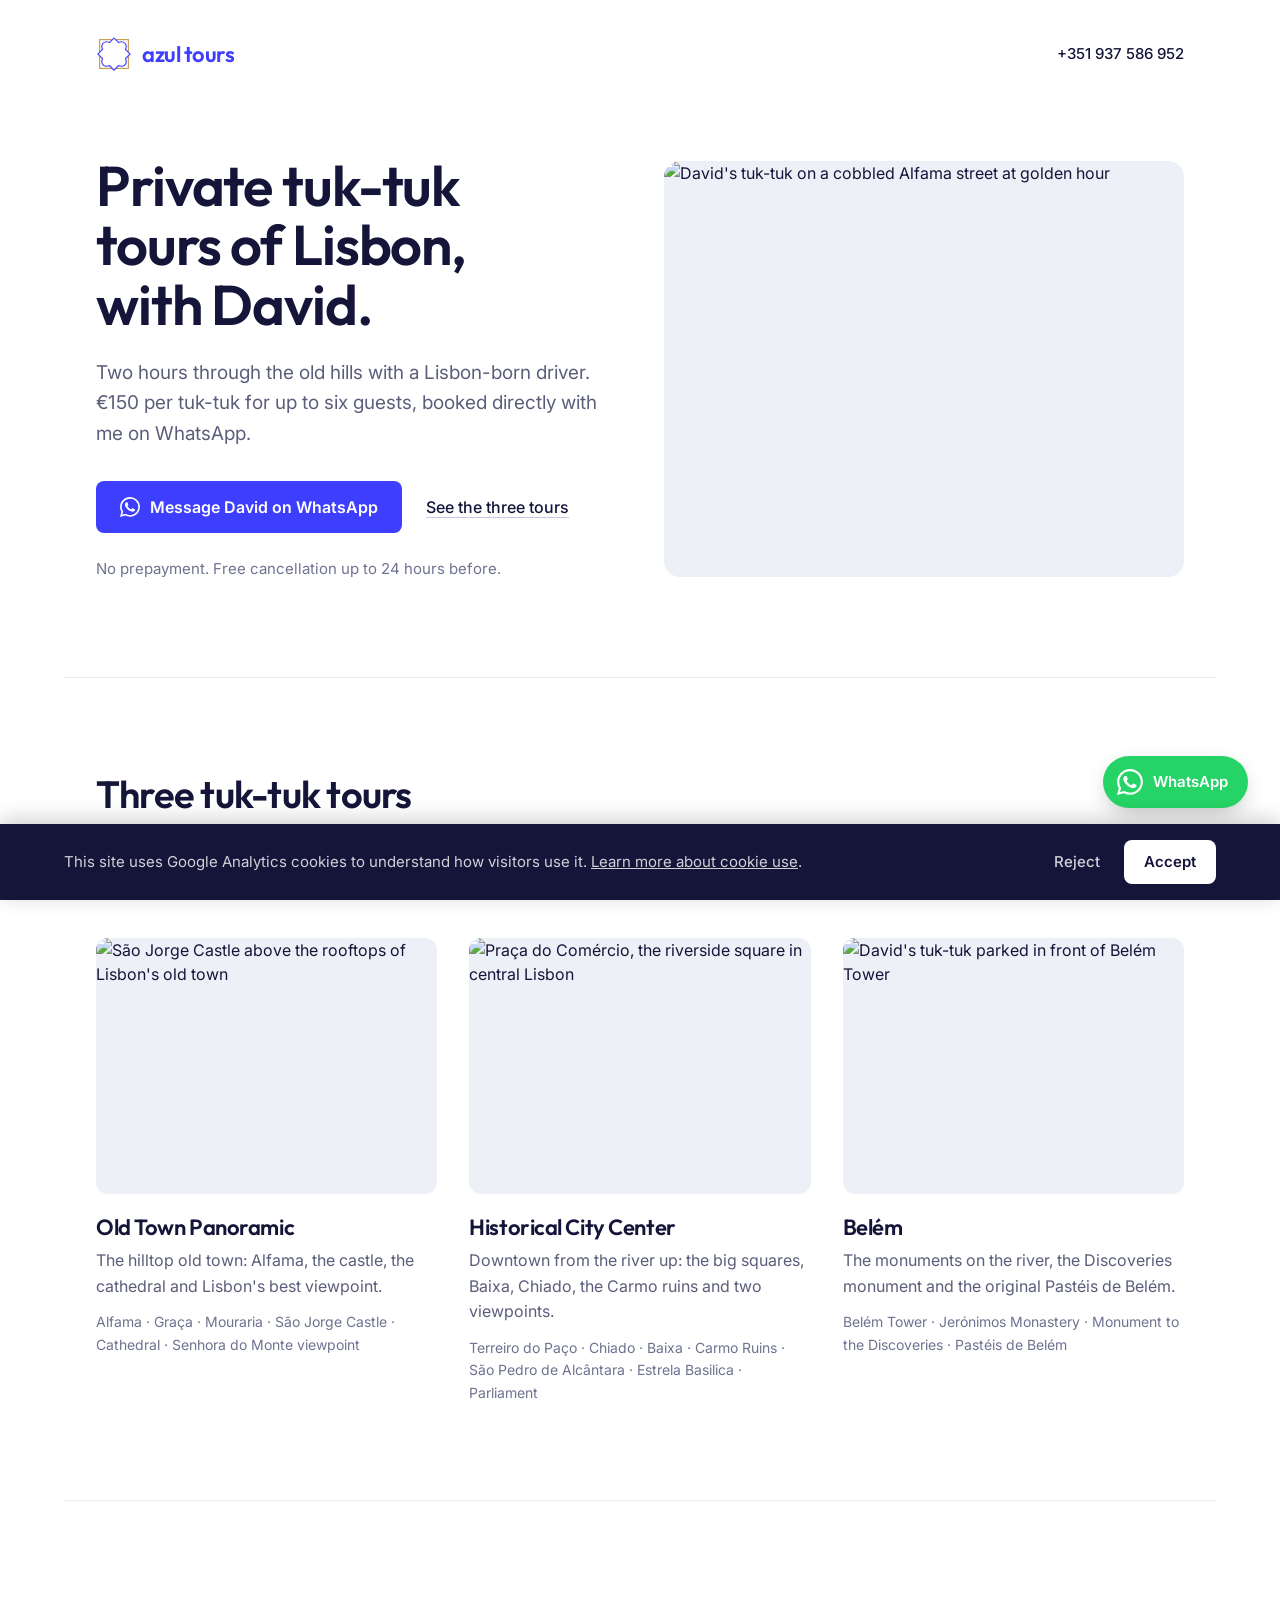
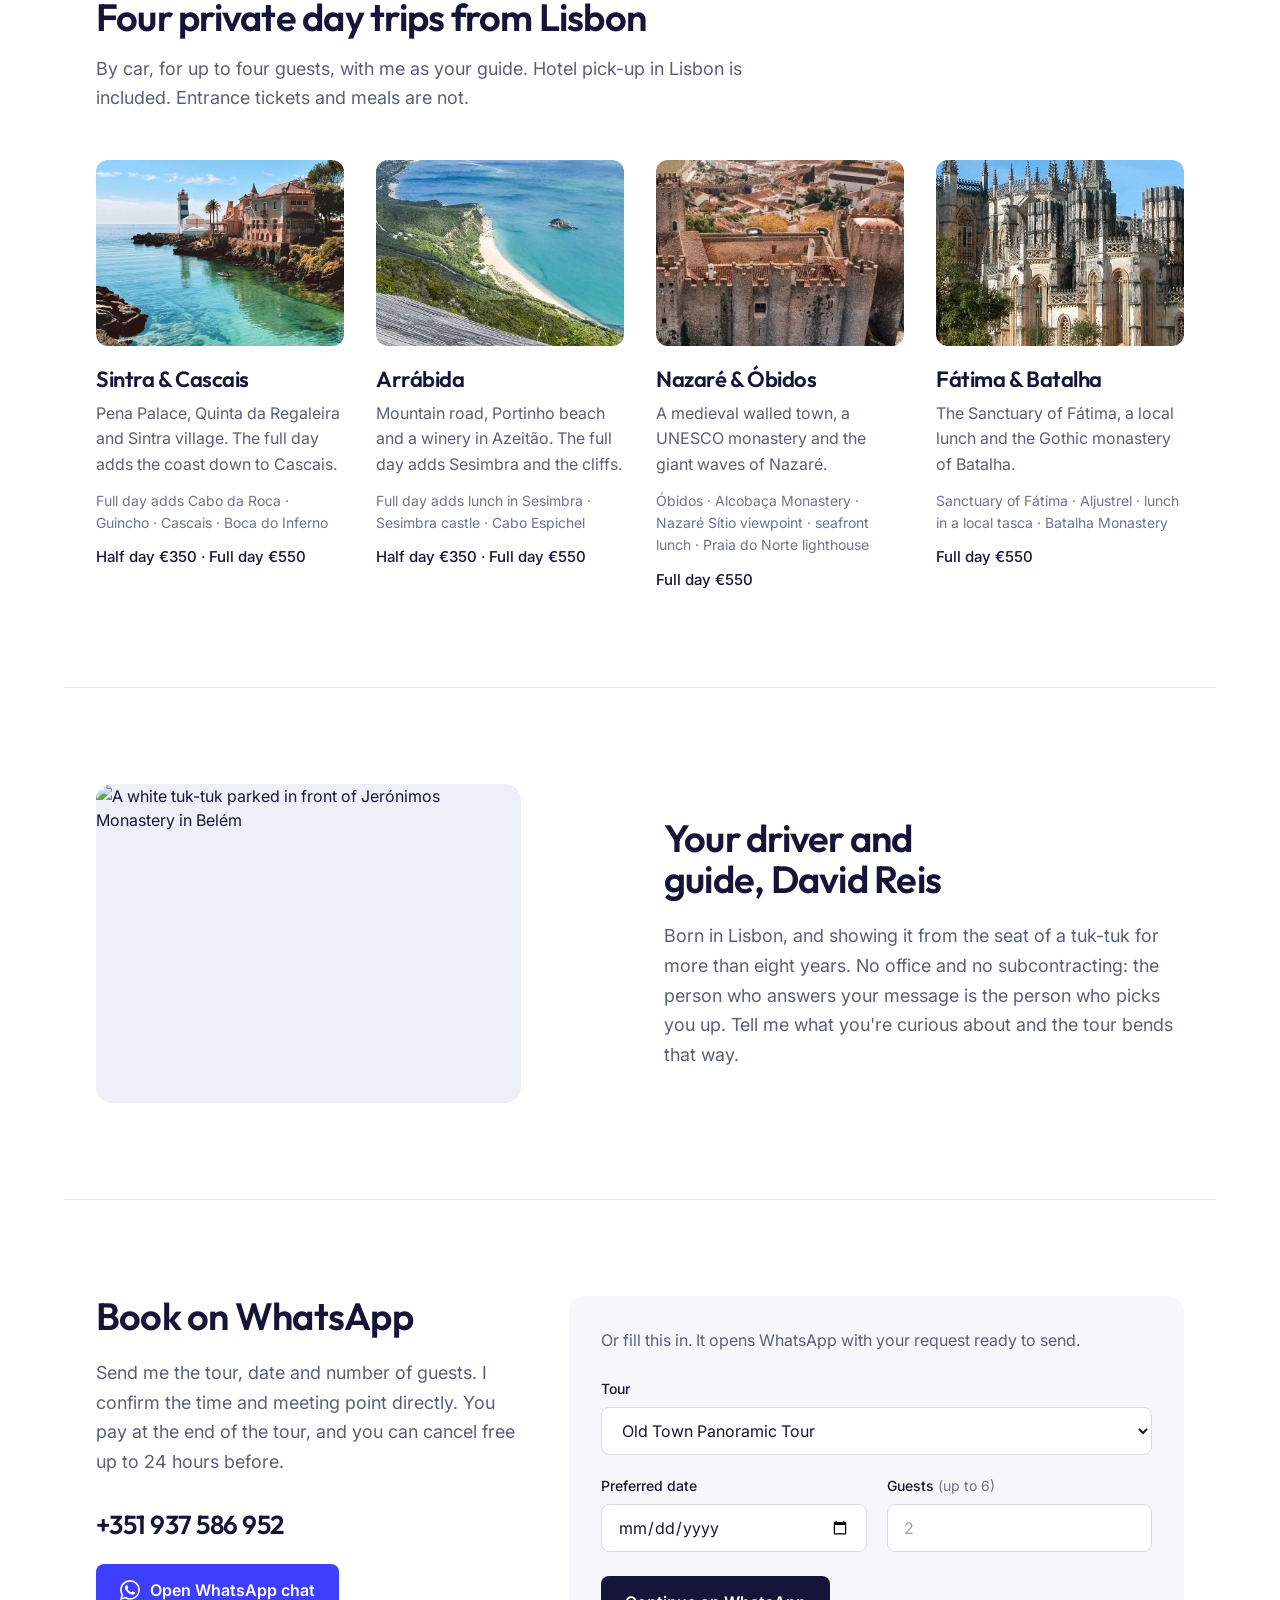
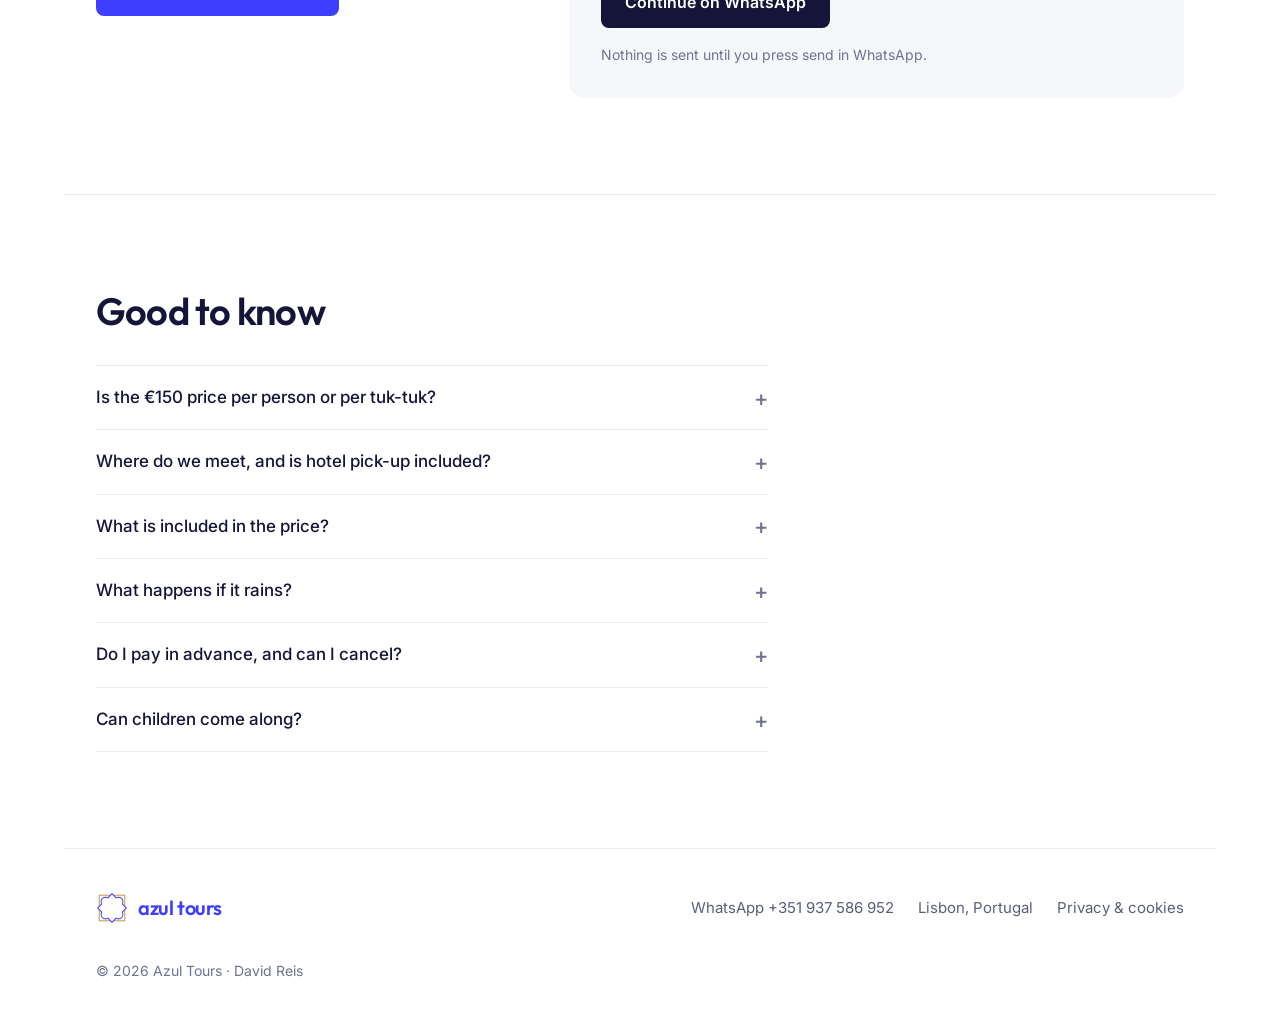
==== index.html @ 5c370f7c "Simplify landing page: half the elements, quieter typography and flat styling Drop the hero stat car" ====
<!DOCTYPE html>
<html lang="en" class="scroll-smooth">
<head>
<meta charset="UTF-8">
<meta name="viewport" content="width=device-width, initial-scale=1.0">
<!-- Google tag (gtag.js) -->
<script async src="https://www.googletagmanager.com/gtag/js?id=G-ZGJPT9N7WZ"></script>
<script>
  window.dataLayer = window.dataLayer || [];
  function gtag(){dataLayer.push(arguments);}
  // No analytics cookies are set until the visitor accepts the cookie banner.
  gtag('consent', 'default', { 'analytics_storage': 'denied' });
  gtag('js', new Date());
  gtag('config', 'G-ZGJPT9N7WZ');
</script>
<title>Azul Tours | Private Tuk-Tuk Tours &amp; Day Trips from Lisbon</title>
<meta name="description" content="Private 2-hour tuk-tuk tours of Lisbon with David Reis, €150 per tuk-tuk for up to 6, plus day trips to Sintra, Arrábida, Nazaré and Fátima. Book on WhatsApp.">
<meta name="robots" content="index, follow">
<link rel="canonical" href="https://davidtours.pt/">
<meta name="theme-color" content="#3E3EFF">
<link rel="icon" href="images/favicon.svg" type="image/svg+xml">
<link rel="icon" href="images/favicon-32.png" type="image/png" sizes="32x32">
<link rel="apple-touch-icon" href="images/apple-touch-icon.png">
<link rel="preload" as="image" href="images/hero-tuktuk-alfama.webp" type="image/webp" fetchpriority="high">

<!-- Open Graph -->
<meta property="og:type" content="website">
<meta property="og:site_name" content="Azul Tours">
<meta property="og:title" content="Azul Tours | Private Tuk-Tuk Tours &amp; Day Trips from Lisbon">
<meta property="og:description" content="Ride Lisbon's hills in a private tuk-tuk with David Reis, born in the city and guiding for 8+ years. Three 2-hour routes at €150 per tuk-tuk, plus private day trips to Sintra, Arrábida, Nazaré and Fátima. Book directly on WhatsApp.">
<meta property="og:url" content="https://davidtours.pt/">
<meta property="og:image" content="https://davidtours.pt/images/belem-tower-tuktuk.jpg">
<meta property="og:image:width" content="1536">
<meta property="og:image:height" content="864">
<meta property="og:image:alt" content="An Azul Tours tuk-tuk parked in front of Belém Tower in Lisbon">
<meta property="og:locale" content="en_US">

<!-- Twitter -->
<meta name="twitter:card" content="summary_large_image">
<meta name="twitter:title" content="Azul Tours | Private Tuk-Tuk Tours &amp; Day Trips from Lisbon">
<meta name="twitter:description" content="Private tuk-tuk tours of Lisbon with a Lisbon-born driver-guide: 2 hours, €150 per tuk-tuk, up to 6 guests. Private day trips from €350 per group. Book on WhatsApp.">
<meta name="twitter:image" content="https://davidtours.pt/images/belem-tower-tuktuk.jpg">
<meta name="twitter:image:alt" content="An Azul Tours tuk-tuk parked in front of Belém Tower in Lisbon">

<script type="application/ld+json">
{
  "@context": "https://schema.org",
  "@type": "TravelAgency",
  "name": "Azul Tours",
  "description": "Private tuk-tuk tours of Lisbon and private day trips from Lisbon, driven and guided by David Reis.",
  "url": "https://davidtours.pt/",
  "telephone": "+351937586952",
  "founder": {"@type": "Person", "name": "David Reis"},
  "priceRange": "€€",
  "areaServed": [
    {"@type": "City", "name": "Lisbon"},
    {"@type": "AdministrativeArea", "name": "Lisbon Region"}
  ],
  "makesOffer": [
    {
      "@type": "Offer",
      "price": "150",
      "priceCurrency": "EUR",
      "description": "Flat price per tuk-tuk, up to 6 guests.",
      "itemOffered": {
        "@type": "TouristTrip",
        "name": "Old Town Panoramic Tour",
        "description": "Private 2-hour tuk-tuk tour through Alfama, Graça and Mouraria to the São Jorge Castle area, Lisbon Cathedral and the Senhora do Monte viewpoint.",
        "touristType": "Sightseeing",
        "itinerary": {
          "@type": "ItemList",
          "itemListElement": [
            {"@type": "ListItem", "position": 1, "name": "Alfama"},
            {"@type": "ListItem", "position": 2, "name": "Graça"},
            {"@type": "ListItem", "position": 3, "name": "Mouraria"},
            {"@type": "ListItem", "position": 4, "name": "São Jorge Castle area"},
            {"@type": "ListItem", "position": 5, "name": "Lisbon Cathedral"},
            {"@type": "ListItem", "position": 6, "name": "Senhora do Monte viewpoint"}
          ]
        }
      }
    },
    {
      "@type": "Offer",
      "price": "150",
      "priceCurrency": "EUR",
      "description": "Flat price per tuk-tuk, up to 6 guests.",
      "itemOffered": {
        "@type": "TouristTrip",
        "name": "Historical City Center Tour",
        "description": "Private 2-hour tuk-tuk tour through Terreiro do Paço, Chiado, Baixa and the Carmo Ruins, with stops at São Pedro de Alcântara Viewpoint, Estrela Basilica and the Parliament.",
        "touristType": "Sightseeing",
        "itinerary": {
          "@type": "ItemList",
          "itemListElement": [
            {"@type": "ListItem", "position": 1, "name": "Terreiro do Paço"},
            {"@type": "ListItem", "position": 2, "name": "Chiado"},
            {"@type": "ListItem", "position": 3, "name": "Baixa"},
            {"@type": "ListItem", "position": 4, "name": "Carmo Ruins"},
            {"@type": "ListItem", "position": 5, "name": "São Pedro de Alcântara Viewpoint"},
            {"@type": "ListItem", "position": 6, "name": "Estrela Basilica"},
            {"@type": "ListItem", "position": 7, "name": "Parliament"}
          ]
        }
      }
    },
    {
      "@type": "Offer",
      "price": "150",
      "priceCurrency": "EUR",
      "description": "Flat price per tuk-tuk, up to 6 guests.",
      "itemOffered": {
        "@type": "TouristTrip",
        "name": "Belém Tour",
        "description": "Private 2-hour tuk-tuk tour to Belém Tower, Jerónimos Monastery and the Monument to the Discoveries, with a stop at Pastéis de Belém.",
        "touristType": "Sightseeing",
        "itinerary": {
          "@type": "ItemList",
          "itemListElement": [
            {"@type": "ListItem", "position": 1, "name": "Belém Tower"},
            {"@type": "ListItem", "position": 2, "name": "Jerónimos Monastery"},
            {"@type": "ListItem", "position": 3, "name": "Monument to the Discoveries"},
            {"@type": "ListItem", "position": 4, "name": "Pastéis de Belém"}
          ]
        }
      }
    },
    {
      "@type": "Offer",
      "price": "550",
      "priceCurrency": "EUR",
      "description": "Full day (9h). Price per group, up to 4 guests. Hotel pick-up and drop-off in Lisbon included; entrance tickets and meals not included.",
      "itemOffered": {
        "@type": "TouristTrip",
        "name": "Nazaré & Óbidos Day Trip",
        "description": "Private full-day trip from Lisbon: Óbidos walls and ginja in a chocolate cup, Alcobaça Monastery (UNESCO), Nazaré's Sítio viewpoint and funicular, the lighthouse above Praia do Norte, fresh-fish lunch on the seafront.",
        "touristType": "Sightseeing",
        "itinerary": {
          "@type": "ItemList",
          "itemListElement": [
            {"@type": "ListItem", "position": 1, "name": "Óbidos"},
            {"@type": "ListItem", "position": 2, "name": "Alcobaça Monastery"},
            {"@type": "ListItem", "position": 3, "name": "Nazaré Sítio viewpoint & funicular"},
            {"@type": "ListItem", "position": 4, "name": "Praia do Norte lighthouse"}
          ]
        }
      }
    },
    {
      "@type": "Offer",
      "price": "550",
      "priceCurrency": "EUR",
      "description": "Full day (8h). Price per group, up to 4 guests. Hotel pick-up and drop-off in Lisbon included; entrance tickets and meals not included.",
      "itemOffered": {
        "@type": "TouristTrip",
        "name": "Fátima & Batalha Day Trip",
        "description": "Private full-day trip from Lisbon: the Sanctuary of Fátima and Chapel of the Apparitions, Aljustrel, lunch in a local tasca, and Batalha's Gothic monastery (UNESCO).",
        "touristType": "Sightseeing",
        "itinerary": {
          "@type": "ItemList",
          "itemListElement": [
            {"@type": "ListItem", "position": 1, "name": "Sanctuary of Fátima"},
            {"@type": "ListItem", "position": 2, "name": "Aljustrel"},
            {"@type": "ListItem", "position": 3, "name": "Batalha Monastery"}
          ]
        }
      }
    },
    {
      "@type": "Offer",
      "price": "350",
      "priceCurrency": "EUR",
      "description": "Half day (4h) €350 or full day (8h) €550. Price per group, up to 4 guests. Hotel pick-up and drop-off in Lisbon included; entrance tickets and meals not included.",
      "priceSpecification": [
        {"@type": "UnitPriceSpecification", "name": "Half day (4h)", "price": "350", "priceCurrency": "EUR"},
        {"@type": "UnitPriceSpecification", "name": "Full day (8h)", "price": "550", "priceCurrency": "EUR"}
      ],
      "itemOffered": {
        "@type": "TouristTrip",
        "name": "Sintra & Cascais Day Trip",
        "description": "Private half- or full-day trip from Lisbon: Pena Palace and Park, Quinta da Regaleira, Sintra village. The full day adds lunch by the sea, Cabo da Roca, Guincho beach, Cascais and Boca do Inferno.",
        "touristType": "Sightseeing",
        "itinerary": {
          "@type": "ItemList",
          "itemListElement": [
            {"@type": "ListItem", "position": 1, "name": "Pena Palace & Park"},
            {"@type": "ListItem", "position": 2, "name": "Quinta da Regaleira"},
            {"@type": "ListItem", "position": 3, "name": "Sintra village"},
            {"@type": "ListItem", "position": 4, "name": "Cabo da Roca"},
            {"@type": "ListItem", "position": 5, "name": "Guincho beach"},
            {"@type": "ListItem", "position": 6, "name": "Cascais & Boca do Inferno"}
          ]
        }
      }
    },
    {
      "@type": "Offer",
      "price": "350",
      "priceCurrency": "EUR",
      "description": "Half day (4h) €350 or full day (8h) €550. Price per group, up to 4 guests. Hotel pick-up and drop-off in Lisbon included; entrance tickets and meals not included.",
      "priceSpecification": [
        {"@type": "UnitPriceSpecification", "name": "Half day (4h)", "price": "350", "priceCurrency": "EUR"},
        {"@type": "UnitPriceSpecification", "name": "Full day (8h)", "price": "550", "priceCurrency": "EUR"}
      ],
      "itemOffered": {
        "@type": "TouristTrip",
        "name": "Arrábida Day Trip",
        "description": "Private half- or full-day trip from Lisbon: Cristo Rei, the Arrábida ridge road, Portinho beach and an Azeitão winery with Moscatel and cheese. The full day adds a grilled-fish lunch and castle in Sesimbra and the Cabo Espichel cliffs.",
        "touristType": "Sightseeing",
        "itinerary": {
          "@type": "ItemList",
          "itemListElement": [
            {"@type": "ListItem", "position": 1, "name": "Cristo Rei"},
            {"@type": "ListItem", "position": 2, "name": "Arrábida ridge road"},
            {"@type": "ListItem", "position": 3, "name": "Portinho beach"},
            {"@type": "ListItem", "position": 4, "name": "Azeitão winery"},
            {"@type": "ListItem", "position": 5, "name": "Sesimbra"},
            {"@type": "ListItem", "position": 6, "name": "Cabo Espichel"}
          ]
        }
      }
    }
  ]
}
</script>

<script type="application/ld+json">
{
  "@context": "https://schema.org",
  "@type": "FAQPage",
  "mainEntity": [
    {"@type": "Question", "name": "Is the €150 price per person or per tuk-tuk?", "acceptedAnswer": {"@type": "Answer", "text": "Per tuk-tuk. €150 covers the whole vehicle for the 2-hour tour, whether you are 1 or 6 people. Split six ways that is about €25 per person."}},
    {"@type": "Question", "name": "Where do we meet, and is hotel pick-up included?", "acceptedAnswer": {"@type": "Answer", "text": "For day trips, pick-up and drop-off at your hotel or apartment in Lisbon is included. For tuk-tuk tours, we agree a convenient meeting point in central Lisbon on WhatsApp when you book."}},
    {"@type": "Question", "name": "What is included in the price?", "acceptedAnswer": {"@type": "Answer", "text": "Me as your driver and guide for the whole tour, and hotel pick-up and drop-off in Lisbon on day trips. Entrance tickets, meals and drinks are not included."}},
    {"@type": "Question", "name": "What happens if it rains?", "acceptedAnswer": {"@type": "Answer", "text": "Lisbon is dry most of the year, but if the forecast turns bad, message me and we will move your tour to another time or day at no cost. The tuk-tuk is open-air, so bring a light jacket in the evening and sun protection in summer."}},
    {"@type": "Question", "name": "Do I pay in advance, and can I cancel?", "acceptedAnswer": {"@type": "Answer", "text": "No prepayment. You pay at the end of the tour, in cash or by card. You can cancel free of charge up to 24 hours before, and since nothing is prepaid there is nothing to refund."}},
    {"@type": "Question", "name": "Can children come along?", "acceptedAnswer": {"@type": "Answer", "text": "Yes, families are very welcome. Children count towards the seat limit (6 in the tuk-tuk, 4 on day trips). Tell me their ages when you book so I can plan the pace and stops."}}
  ]
}
</script>

<link rel="stylesheet" href="styles.css">
<link rel="preconnect" href="https://fonts.googleapis.com">
<link rel="preconnect" href="https://fonts.gstatic.com" crossorigin>
<link href="https://fonts.googleapis.com/css2?family=Outfit:wght@500;600&family=Inter:wght@400;500;600&display=swap" rel="stylesheet" media="print" onload="this.media='all'">
<noscript><link href="https://fonts.googleapis.com/css2?family=Outfit:wght@500;600&family=Inter:wght@400;500;600&display=swap" rel="stylesheet"></noscript>
<style>
  html { scroll-padding-top: 24px; }
  body { font-family: 'Inter', -apple-system, BlinkMacSystemFont, 'Segoe UI', Helvetica, Arial, sans-serif; }
  h1, h2, h3, .font-display { font-family: 'Outfit', 'Inter', -apple-system, BlinkMacSystemFont, 'Segoe UI', Helvetica, Arial, sans-serif; font-weight: 600; letter-spacing: -0.02em; }
  h1, h2 { text-wrap: balance; }
  .wordmark { font-weight: 600; letter-spacing: -0.02em; }
  summary::-webkit-details-marker { display: none; }
  .btn { transition: background-color .15s ease, color .15s ease, border-color .15s ease; }
  @media (prefers-reduced-motion: reduce) {
    html { scroll-behavior: auto; }
    * { scroll-behavior: auto !important; transition: none !important; animation: none !important; }
  }
</style>
</head>
<body class="bg-white text-[#15153A] antialiased">

<a href="#main" class="sr-only focus:not-sr-only focus:fixed focus:z-[110] focus:top-3 focus:left-3 focus:bg-[#3E3EFF] focus:text-white focus:px-4 focus:py-3 focus:rounded-lg focus:text-[15px] focus:font-semibold">Skip to main content</a>

<svg aria-hidden="true" class="hidden" width="0" height="0"><symbol id="ico-wa" viewBox="0 0 24 24"><path d="M20.5 3.5A11.9 11.9 0 0 0 12 0C5.4 0 .1 5.3.1 11.9c0 2.1.5 4.1 1.6 5.9L0 24l6.4-1.7a11.9 11.9 0 0 0 5.6 1.4c6.6 0 11.9-5.3 11.9-11.9 0-3.2-1.2-6.2-3.4-8.3zM12 21.8c-1.8 0-3.5-.5-5-1.4l-.4-.2-3.8 1 1-3.7-.2-.4a9.9 9.9 0 0 1-1.5-5.2C2.1 6.4 6.5 2 12 2c2.6 0 5.1 1 7 2.9a9.8 9.8 0 0 1 2.9 7c0 5.5-4.4 9.9-9.9 9.9zm5.4-7.4c-.3-.1-1.8-.9-2-1-.3-.1-.5-.1-.7.1-.2.3-.8 1-.9 1.2-.2.2-.3.2-.6.1-.3-.1-1.3-.5-2.4-1.5-.9-.8-1.5-1.8-1.7-2.1-.2-.3 0-.5.1-.6l.4-.5c.1-.2.2-.3.3-.5.1-.2 0-.4 0-.5l-.9-2.2c-.2-.6-.5-.5-.7-.5h-.6c-.2 0-.5.1-.8.4-.3.3-1 1-1 2.5s1.1 2.9 1.2 3.1c.1.2 2.1 3.2 5.1 4.5.7.3 1.3.5 1.7.6.7.2 1.4.2 1.9.1.6-.1 1.8-.7 2-1.4.2-.7.2-1.3.2-1.4-.1-.2-.3-.3-.6-.4z"/></symbol></svg>

<!-- HEADER -->
<header class="max-w-6xl mx-auto px-5 sm:px-8 pt-6 md:pt-8 flex items-center justify-between gap-6">
  <a href="#top" class="inline-flex items-center gap-2.5 min-h-11" aria-label="Azul Tours, back to top">
    <img src="images/logo-mark.svg" width="64" height="64" alt="" class="w-9 h-9 shrink-0" decoding="async">
    <span class="wordmark font-display text-[22px] leading-none text-[#3E3EFF]">azul tours</span>
  </a>
  <a href="https://wa.me/351937586952" target="_blank" rel="noopener noreferrer" data-ga="whatsapp_click" data-ga-label="header" class="hidden sm:inline-flex items-center min-h-11 text-[15px] font-medium text-[#15153A] hover:text-[#3E3EFF] transition-colors">+351 937 586 952</a>
</header>

<main id="main">
<!-- HERO -->
<section id="top" class="max-w-6xl mx-auto px-5 sm:px-8 pt-12 pb-16 md:pt-20 md:pb-24 grid grid-cols-1 md:grid-cols-12 gap-10 md:gap-12 items-center">
  <div class="md:col-span-7 lg:col-span-6">
    <h1 class="text-[38px] leading-[1.06] sm:text-[48px] lg:text-[56px] text-[#15153A]">Private tuk-tuk tours of Lisbon, with David.</h1>
    <p class="mt-6 text-[18px] sm:text-[19px] leading-[1.6] text-[#5B5E7A] max-w-lg">Two hours through the old hills with a Lisbon-born driver. €150 per tuk-tuk for up to six guests, booked directly with me on WhatsApp.</p>
    <div class="mt-8 flex flex-col sm:flex-row sm:items-center gap-4 sm:gap-6">
      <a href="https://wa.me/351937586952?text=Hi%20David%2C%20I%27d%20like%20to%20book%20a%20tour." target="_blank" rel="noopener noreferrer" data-ga="whatsapp_click" data-ga-label="hero" class="btn inline-flex items-center justify-center gap-2.5 bg-[#3E3EFF] hover:bg-[#2F2FE0] text-white rounded-lg px-6 min-h-[52px] text-[16px] font-semibold focus-visible:outline-2 focus-visible:outline-offset-2 focus-visible:outline-[#3E3EFF]"><svg aria-hidden="true" class="shrink-0" width="20" height="20" fill="currentColor"><use href="#ico-wa"/></svg>Message David on WhatsApp</a>
      <a href="#tours" data-ga="cta_click" data-ga-label="hero_view_tours" class="inline-flex items-center justify-center sm:justify-start min-h-11 text-[16px] font-medium text-[#15153A] underline underline-offset-4 decoration-[#C6CAE0] hover:decoration-[#15153A] transition-colors">See the three tours</a>
    </div>
    <p class="mt-6 text-[15px] leading-[1.6] text-[#6F7290]">No prepayment. Free cancellation up to 24 hours before.</p>
  </div>
  <div class="md:col-span-5 lg:col-span-6">
    <div class="relative rounded-2xl overflow-hidden aspect-[4/3] md:aspect-[4/5] lg:aspect-[5/4] bg-[#EEF0F7]">
      <picture>
        <source srcset="images/hero-tuktuk-alfama.webp" type="image/webp">
        <img src="images/hero-tuktuk-alfama.jpg" width="900" height="506" class="absolute inset-0 w-full h-full object-cover" alt="David's tuk-tuk on a cobbled Alfama street at golden hour" fetchpriority="high">
      </picture>
    </div>
  </div>
</section>

<!-- TUK-TUK TOURS -->
<section id="tours" class="max-w-6xl mx-auto px-5 sm:px-8 py-16 md:py-24 border-t border-[#E8EAF2] overflow-hidden">
  <div class="max-w-2xl">
    <h2 class="text-[32px] sm:text-[38px] leading-[1.1]">Three tuk-tuk tours</h2>
    <p class="mt-4 text-[17px] sm:text-[18px] leading-[1.6] text-[#5B5E7A]">Each is two hours and €150 per tuk-tuk, for up to six people. Combine two for a four-hour tour.</p>
  </div>

  <div class="mt-10 md:mt-12 flex gap-5 overflow-x-auto snap-x snap-mandatory scroll-px-5 -mx-5 px-5 sm:scroll-px-8 sm:-mx-8 sm:px-8 pb-2 md:grid md:grid-cols-3 md:gap-8 md:overflow-visible md:mx-0 md:px-0 md:pb-0 [scrollbar-width:none] [&::-webkit-scrollbar]:hidden">

    <article id="tour-old-town" class="snap-start shrink-0 w-[80%] sm:w-[340px] md:w-auto">
      <div class="relative rounded-xl overflow-hidden aspect-[4/3] bg-[#EEF0F7]">
        <picture>
          <source srcset="images/sao-jorge-castle.webp" type="image/webp">
          <img src="images/sao-jorge-castle.jpg" width="900" height="492" class="absolute inset-0 w-full h-full object-cover" alt="São Jorge Castle above the rooftops of Lisbon's old town" loading="lazy" decoding="async">
        </picture>
      </div>
      <h3 class="mt-5 text-[22px] leading-[1.2]">Old Town Panoramic</h3>
      <p class="mt-2 text-[16px] leading-[1.6] text-[#5B5E7A]">The hilltop old town: Alfama, the castle, the cathedral and Lisbon's best viewpoint.</p>
      <p class="mt-3 text-[14px] leading-[1.6] text-[#6F7290]">Alfama · Graça · Mouraria · São Jorge Castle · Cathedral · Senhora do Monte viewpoint</p>
    </article>

    <article id="tour-historical-center" class="snap-start shrink-0 w-[80%] sm:w-[340px] md:w-auto">
      <div class="relative rounded-xl overflow-hidden aspect-[4/3] bg-[#EEF0F7]">
        <picture>
          <source srcset="images/praca-do-comercio.webp" type="image/webp">
          <img src="images/praca-do-comercio.jpg" width="900" height="466" class="absolute inset-0 w-full h-full object-cover" alt="Praça do Comércio, the riverside square in central Lisbon" loading="lazy" decoding="async">
        </picture>
      </div>
      <h3 class="mt-5 text-[22px] leading-[1.2]">Historical City Center</h3>
      <p class="mt-2 text-[16px] leading-[1.6] text-[#5B5E7A]">Downtown from the river up: the big squares, Baixa, Chiado, the Carmo ruins and two viewpoints.</p>
      <p class="mt-3 text-[14px] leading-[1.6] text-[#6F7290]">Terreiro do Paço · Chiado · Baixa · Carmo Ruins · São Pedro de Alcântara · Estrela Basilica · Parliament</p>
    </article>

    <article id="tour-belem" class="snap-start shrink-0 w-[80%] sm:w-[340px] md:w-auto">
      <div class="relative rounded-xl overflow-hidden aspect-[4/3] bg-[#EEF0F7]">
        <picture>
          <source srcset="images/belem-tower-tuktuk-card.webp" type="image/webp">
          <img src="images/belem-tower-tuktuk-card.jpg" width="800" height="450" class="absolute inset-0 w-full h-full object-cover" alt="David's tuk-tuk parked in front of Belém Tower" loading="lazy" decoding="async">
        </picture>
      </div>
      <h3 class="mt-5 text-[22px] leading-[1.2]">Belém</h3>
      <p class="mt-2 text-[16px] leading-[1.6] text-[#5B5E7A]">The monuments on the river, the Discoveries monument and the original Pastéis de Belém.</p>
      <p class="mt-3 text-[14px] leading-[1.6] text-[#6F7290]">Belém Tower · Jerónimos Monastery · Monument to the Discoveries · Pastéis de Belém</p>
    </article>
  </div>
</section>

<!-- DAY TRIPS -->
<section id="day-trips" class="max-w-6xl mx-auto px-5 sm:px-8 py-16 md:py-24 border-t border-[#E8EAF2] overflow-hidden">
  <div class="max-w-2xl">
    <h2 class="text-[32px] sm:text-[38px] leading-[1.1]">Four private day trips from Lisbon</h2>
    <p class="mt-4 text-[17px] sm:text-[18px] leading-[1.6] text-[#5B5E7A]">By car, for up to four guests, with me as your guide. Hotel pick-up in Lisbon is included. Entrance tickets and meals are not.</p>
  </div>

  <div class="mt-10 md:mt-12 flex gap-5 overflow-x-auto snap-x snap-mandatory scroll-px-5 -mx-5 px-5 sm:scroll-px-8 sm:-mx-8 sm:px-8 pb-2 md:grid md:grid-cols-2 lg:grid-cols-4 md:gap-8 md:overflow-visible md:mx-0 md:px-0 md:pb-0 [scrollbar-width:none] [&::-webkit-scrollbar]:hidden">

    <article id="trip-sintra-cascais" class="snap-start shrink-0 w-[80%] sm:w-[340px] md:w-auto">
      <div class="relative rounded-xl overflow-hidden aspect-[4/3] bg-[#EEF0F7]">
        <picture>
          <source srcset="images/daytrip-sintra-cascais.webp" type="image/webp">
          <img src="images/daytrip-sintra-cascais.jpg" width="900" height="600" class="absolute inset-0 w-full h-full object-cover" alt="Santa Marta lighthouse and the rocky cove in Cascais" loading="lazy" decoding="async">
        </picture>
      </div>
      <h3 class="mt-5 text-[22px] leading-[1.2]">Sintra &amp; Cascais</h3>
      <p class="mt-2 text-[16px] leading-[1.6] text-[#5B5E7A]">Pena Palace, Quinta da Regaleira and Sintra village. The full day adds the coast down to Cascais.</p>
      <p class="mt-3 text-[14px] leading-[1.6] text-[#6F7290]">Full day adds Cabo da Roca · Guincho · Cascais · Boca do Inferno</p>
      <p class="mt-3 text-[15px] font-medium text-[#15153A]">Half day €350 · Full day €550</p>
    </article>

    <article id="trip-arrabida" class="snap-start shrink-0 w-[80%] sm:w-[340px] md:w-auto">
      <div class="relative rounded-xl overflow-hidden aspect-[4/3] bg-[#EEF0F7]">
        <picture>
          <source srcset="images/daytrip-arrabida.webp" type="image/webp">
          <img src="images/daytrip-arrabida.jpg" width="438" height="292" class="absolute inset-0 w-full h-full object-cover" alt="Portinho da Arrábida beach seen from the Serra da Arrábida viewpoint" loading="lazy" decoding="async">
        </picture>
      </div>
      <h3 class="mt-5 text-[22px] leading-[1.2]">Arrábida</h3>
      <p class="mt-2 text-[16px] leading-[1.6] text-[#5B5E7A]">Mountain road, Portinho beach and a winery in Azeitão. The full day adds Sesimbra and the cliffs.</p>
      <p class="mt-3 text-[14px] leading-[1.6] text-[#6F7290]">Full day adds lunch in Sesimbra · Sesimbra castle · Cabo Espichel</p>
      <p class="mt-3 text-[15px] font-medium text-[#15153A]">Half day €350 · Full day €550</p>
    </article>

    <article id="trip-nazare-obidos" class="snap-start shrink-0 w-[80%] sm:w-[340px] md:w-auto">
      <div class="relative rounded-xl overflow-hidden aspect-[4/3] bg-[#EEF0F7]">
        <picture>
          <source srcset="images/daytrip-nazare-obidos.webp" type="image/webp">
          <img src="images/daytrip-nazare-obidos.jpg" width="438" height="292" class="absolute inset-0 w-full h-full object-cover" alt="Aerial view of Óbidos castle and the walled town" loading="lazy" decoding="async">
        </picture>
      </div>
      <h3 class="mt-5 text-[22px] leading-[1.2]">Nazaré &amp; Óbidos</h3>
      <p class="mt-2 text-[16px] leading-[1.6] text-[#5B5E7A]">A medieval walled town, a UNESCO monastery and the giant waves of Nazaré.</p>
      <p class="mt-3 text-[14px] leading-[1.6] text-[#6F7290]">Óbidos · Alcobaça Monastery · Nazaré Sítio viewpoint · seafront lunch · Praia do Norte lighthouse</p>
      <p class="mt-3 text-[15px] font-medium text-[#15153A]">Full day €550</p>
    </article>

    <article id="trip-fatima-batalha" class="snap-start shrink-0 w-[80%] sm:w-[340px] md:w-auto">
      <div class="relative rounded-xl overflow-hidden aspect-[4/3] bg-[#EEF0F7]">
        <picture>
          <source srcset="images/daytrip-fatima-batalha.webp" type="image/webp">
          <img src="images/daytrip-fatima-batalha.jpg" width="438" height="292" class="absolute inset-0 w-full h-full object-cover" alt="The Gothic Monastery of Batalha" loading="lazy" decoding="async">
        </picture>
      </div>
      <h3 class="mt-5 text-[22px] leading-[1.2]">Fátima &amp; Batalha</h3>
      <p class="mt-2 text-[16px] leading-[1.6] text-[#5B5E7A]">The Sanctuary of Fátima, a local lunch and the Gothic monastery of Batalha.</p>
      <p class="mt-3 text-[14px] leading-[1.6] text-[#6F7290]">Sanctuary of Fátima · Aljustrel · lunch in a local tasca · Batalha Monastery</p>
      <p class="mt-3 text-[15px] font-medium text-[#15153A]">Full day €550</p>
    </article>
  </div>
</section>

<!-- ABOUT DAVID -->
<section id="about" class="max-w-6xl mx-auto px-5 sm:px-8 py-16 md:py-24 border-t border-[#E8EAF2] grid grid-cols-1 md:grid-cols-12 gap-10 md:gap-12 items-center">
  <div class="md:col-span-5">
    <div class="relative rounded-2xl overflow-hidden aspect-[4/3] bg-[#EEF0F7]">
      <picture>
        <source srcset="images/jeronimos-tuktuk.webp" type="image/webp">
        <img src="images/jeronimos-tuktuk.jpg" width="900" height="506" class="absolute inset-0 w-full h-full object-cover" style="object-position: 72% 50%;" alt="A white tuk-tuk parked in front of Jerónimos Monastery in Belém" loading="lazy" decoding="async">
      </picture>
    </div>
  </div>
  <div class="md:col-span-7 lg:col-span-6 lg:col-start-7">
    <h2 class="text-[32px] sm:text-[38px] leading-[1.1]">Your driver and guide, David Reis</h2>
    <p class="mt-5 text-[17px] sm:text-[18px] leading-[1.65] text-[#5B5E7A]">Born in Lisbon, and showing it from the seat of a tuk-tuk for more than eight years. No office and no subcontracting: the person who answers your message is the person who picks you up. Tell me what you're curious about and the tour bends that way.</p>
  </div>
</section>

<!-- BOOK -->
<section id="book" class="max-w-6xl mx-auto px-5 sm:px-8 py-16 md:py-24 border-t border-[#E8EAF2] grid grid-cols-1 lg:grid-cols-12 gap-10 lg:gap-12">
  <div class="lg:col-span-5">
    <h2 class="text-[32px] sm:text-[38px] leading-[1.1]">Book on WhatsApp</h2>
    <p class="mt-5 text-[17px] sm:text-[18px] leading-[1.65] text-[#5B5E7A]">Send me the tour, date and number of guests. I confirm the time and meeting point directly. You pay at the end of the tour, and you can cancel free up to 24 hours before.</p>
    <a href="https://wa.me/351937586952" target="_blank" rel="noopener noreferrer" data-ga="whatsapp_click" data-ga-label="contact_panel_number" class="inline-block mt-7 font-display text-[26px] text-[#15153A] hover:text-[#3E3EFF] transition-colors">+351 937 586 952</a>
    <div class="mt-5">
      <a href="https://wa.me/351937586952?text=Hi%20David%2C%20I%27d%20like%20to%20book%20a%20tour." target="_blank" rel="noopener noreferrer" data-ga="whatsapp_click" data-ga-label="contact_panel" class="btn inline-flex items-center justify-center gap-2.5 bg-[#3E3EFF] hover:bg-[#2F2FE0] text-white rounded-lg px-6 min-h-[52px] text-[16px] font-semibold focus-visible:outline-2 focus-visible:outline-offset-2 focus-visible:outline-[#3E3EFF]"><svg aria-hidden="true" class="shrink-0" width="20" height="20" fill="currentColor"><use href="#ico-wa"/></svg>Open WhatsApp chat</a>
    </div>
  </div>

  <form class="lg:col-span-7 bg-[#F6F7FB] rounded-2xl p-6 sm:p-8" onsubmit="return sendToWhatsApp(event)">
    <p class="text-[16px] leading-[1.6] text-[#5B5E7A]">Or fill this in. It opens WhatsApp with your request ready to send.</p>
    <div class="mt-6 grid grid-cols-1 sm:grid-cols-2 gap-5">
      <div class="sm:col-span-2">
        <label for="rsvp-tour" class="block text-[14px] font-medium text-[#15153A] mb-2">Tour</label>
        <select id="rsvp-tour" name="tour" onchange="updateGuestLimit()" class="w-full bg-white border border-[#D9DCE8] rounded-lg px-4 min-h-12 text-[16px] text-[#15153A] focus:outline-none focus:border-[#3E3EFF] focus:ring-1 focus:ring-[#3E3EFF]">
          <optgroup label="Tuk-tuk tours · 2h · €150 per tuk-tuk">
            <option value="Old Town Panoramic Tour">Old Town Panoramic Tour</option>
            <option value="Historical City Center Tour">Historical City Center Tour</option>
            <option value="Belém Tour">Belém Tour</option>
          </optgroup>
          <optgroup label="Day trips · per group up to 4">
            <option value="Sintra & Cascais day trip (half day €350 / full day €550)" data-trip="1">Sintra &amp; Cascais, half or full day</option>
            <option value="Arrábida day trip (half day €350 / full day €550)" data-trip="1">Arrábida, half or full day</option>
            <option value="Nazaré & Óbidos day trip (full day, €550)" data-trip="1">Nazaré &amp; Óbidos, full day</option>
            <option value="Fátima & Batalha day trip (full day, €550)" data-trip="1">Fátima &amp; Batalha, full day</option>
          </optgroup>
        </select>
      </div>
      <div>
        <label for="rsvp-date" class="block text-[14px] font-medium text-[#15153A] mb-2">Preferred date</label>
        <input id="rsvp-date" name="date" type="date" class="w-full bg-white border border-[#D9DCE8] rounded-lg px-4 min-h-12 text-[16px] text-[#15153A] focus:outline-none focus:border-[#3E3EFF] focus:ring-1 focus:ring-[#3E3EFF]">
      </div>
      <div>
        <label for="rsvp-guests" class="block text-[14px] font-medium text-[#15153A] mb-2">Guests <span id="rsvp-guests-hint" class="font-normal text-[#6F7290]">(up to 6)</span></label>
        <input id="rsvp-guests" name="guests" type="number" inputmode="numeric" min="1" max="6" class="w-full bg-white border border-[#D9DCE8] rounded-lg px-4 min-h-12 text-[16px] text-[#15153A] placeholder:text-[#A0A3BA] focus:outline-none focus:border-[#3E3EFF] focus:ring-1 focus:ring-[#3E3EFF]" placeholder="2">
      </div>
    </div>
    <button type="submit" class="btn mt-6 w-full sm:w-auto inline-flex items-center justify-center bg-[#15153A] hover:bg-[#3E3EFF] text-white rounded-lg px-6 min-h-[52px] text-[16px] font-semibold focus-visible:outline-2 focus-visible:outline-offset-2 focus-visible:outline-[#3E3EFF]">Continue on WhatsApp</button>
    <p class="mt-4 text-[14px] leading-[1.6] text-[#6F7290]">Nothing is sent until you press send in WhatsApp.</p>
  </form>
</section>

<!-- FAQ -->
<section id="faq" class="max-w-6xl mx-auto px-5 sm:px-8 py-16 md:py-24 border-t border-[#E8EAF2]">
  <div class="max-w-2xl">
    <h2 class="text-[32px] sm:text-[38px] leading-[1.1]">Good to know</h2>
    <div class="mt-8 divide-y divide-[#E8EAF2] border-t border-b border-[#E8EAF2]">
      <details class="group">
        <summary class="flex items-center justify-between gap-6 cursor-pointer list-none py-5 text-[17px] font-medium leading-snug text-[#15153A] hover:text-[#3E3EFF] transition-colors focus-visible:outline-2 focus-visible:outline-offset-2 focus-visible:outline-[#3E3EFF]"><span>Is the €150 price per person or per <span class="whitespace-nowrap">tuk-tuk</span>?</span><span aria-hidden="true" class="shrink-0 text-[22px] leading-none text-[#6F7290] transition-transform duration-200 group-open:rotate-45">+</span></summary>
        <p class="pb-5 text-[16px] leading-[1.65] text-[#5B5E7A]">Per tuk-tuk. €150 covers the whole vehicle for the 2-hour tour, whether you are 1 or 6 people. Split six ways that is about €25 per person.</p>
      </details>
      <details class="group">
        <summary class="flex items-center justify-between gap-6 cursor-pointer list-none py-5 text-[17px] font-medium leading-snug text-[#15153A] hover:text-[#3E3EFF] transition-colors focus-visible:outline-2 focus-visible:outline-offset-2 focus-visible:outline-[#3E3EFF]"><span>Where do we meet, and is hotel pick-up included?</span><span aria-hidden="true" class="shrink-0 text-[22px] leading-none text-[#6F7290] transition-transform duration-200 group-open:rotate-45">+</span></summary>
        <p class="pb-5 text-[16px] leading-[1.65] text-[#5B5E7A]">For day trips, pick-up and drop-off at your hotel or apartment in Lisbon is included. For tuk-tuk tours, we agree a convenient meeting point in central Lisbon on WhatsApp when you book.</p>
      </details>
      <details class="group">
        <summary class="flex items-center justify-between gap-6 cursor-pointer list-none py-5 text-[17px] font-medium leading-snug text-[#15153A] hover:text-[#3E3EFF] transition-colors focus-visible:outline-2 focus-visible:outline-offset-2 focus-visible:outline-[#3E3EFF]"><span>What is included in the price?</span><span aria-hidden="true" class="shrink-0 text-[22px] leading-none text-[#6F7290] transition-transform duration-200 group-open:rotate-45">+</span></summary>
        <p class="pb-5 text-[16px] leading-[1.65] text-[#5B5E7A]">Me as your driver and guide for the whole tour, and hotel pick-up and drop-off in Lisbon on day trips. Entrance tickets, meals and drinks are not included.</p>
      </details>
      <details class="group">
        <summary class="flex items-center justify-between gap-6 cursor-pointer list-none py-5 text-[17px] font-medium leading-snug text-[#15153A] hover:text-[#3E3EFF] transition-colors focus-visible:outline-2 focus-visible:outline-offset-2 focus-visible:outline-[#3E3EFF]"><span>What happens if it rains?</span><span aria-hidden="true" class="shrink-0 text-[22px] leading-none text-[#6F7290] transition-transform duration-200 group-open:rotate-45">+</span></summary>
        <p class="pb-5 text-[16px] leading-[1.65] text-[#5B5E7A]">Lisbon is dry most of the year, but if the forecast turns bad, message me and we will move your tour to another time or day at no cost. The tuk-tuk is open-air, so bring a light jacket in the evening and sun protection in summer.</p>
      </details>
      <details class="group">
        <summary class="flex items-center justify-between gap-6 cursor-pointer list-none py-5 text-[17px] font-medium leading-snug text-[#15153A] hover:text-[#3E3EFF] transition-colors focus-visible:outline-2 focus-visible:outline-offset-2 focus-visible:outline-[#3E3EFF]"><span>Do I pay in advance, and can I cancel?</span><span aria-hidden="true" class="shrink-0 text-[22px] leading-none text-[#6F7290] transition-transform duration-200 group-open:rotate-45">+</span></summary>
        <p class="pb-5 text-[16px] leading-[1.65] text-[#5B5E7A]">No prepayment. You pay at the end of the tour, in cash or by card. You can cancel free of charge up to 24 hours before, and since nothing is prepaid there is nothing to refund.</p>
      </details>
      <details class="group">
        <summary class="flex items-center justify-between gap-6 cursor-pointer list-none py-5 text-[17px] font-medium leading-snug text-[#15153A] hover:text-[#3E3EFF] transition-colors focus-visible:outline-2 focus-visible:outline-offset-2 focus-visible:outline-[#3E3EFF]"><span>Can children come along?</span><span aria-hidden="true" class="shrink-0 text-[22px] leading-none text-[#6F7290] transition-transform duration-200 group-open:rotate-45">+</span></summary>
        <p class="pb-5 text-[16px] leading-[1.65] text-[#5B5E7A]">Yes, families are very welcome. Children count towards the seat limit (6 in the tuk-tuk, 4 on day trips). Tell me their ages when you book so I can plan the pace and stops.</p>
      </details>
    </div>
  </div>
</section>
</main>

<!-- FOOTER -->
<footer class="max-w-6xl mx-auto px-5 sm:px-8 pt-10 pb-10 border-t border-[#E8EAF2]">
  <div class="flex flex-col sm:flex-row sm:items-center sm:justify-between gap-6">
    <p class="flex items-center gap-2.5">
      <img src="images/logo-mark.svg" width="64" height="64" alt="" class="w-8 h-8 shrink-0" loading="lazy" decoding="async">
      <span class="wordmark font-display text-[20px] leading-none text-[#3E3EFF]">azul tours</span>
    </p>
    <ul class="flex flex-wrap items-center gap-x-6 gap-y-2 text-[15px] text-[#5B5E7A]">
      <li><a href="https://wa.me/351937586952" target="_blank" rel="noopener noreferrer" data-ga="whatsapp_click" data-ga-label="footer_text" class="inline-block py-2 hover:text-[#15153A] transition-colors">WhatsApp +351 937 586 952</a></li>
      <li class="py-2">Lisbon, Portugal</li>
      <li><a href="privacy.html" class="inline-block py-2 hover:text-[#15153A] transition-colors">Privacy &amp; cookies</a></li>
    </ul>
  </div>
  <p class="mt-8 text-[14px] text-[#6F7290]">© 2026 Azul Tours · David Reis</p>
</footer>

<!-- FLOATING WHATSAPP -->
<a id="wa-float" href="https://wa.me/351937586952?text=Hi%20David%2C%20I%27d%20like%20to%20book%20a%20tour." target="_blank" rel="noopener noreferrer" data-ga="whatsapp_click" data-ga-label="floating_widget" aria-label="Chat with David on WhatsApp" class="btn fixed bottom-5 right-5 sm:right-8 z-40 inline-flex items-center gap-2.5 bg-[#25D366] hover:bg-[#1FC15B] text-white rounded-full pl-3.5 pr-5 min-h-[52px] shadow-[0_8px_24px_-8px_rgba(0,0,0,0.35)] focus-visible:outline-2 focus-visible:outline-offset-2 focus-visible:outline-[#3E3EFF]">
  <svg aria-hidden="true" width="26" height="26" fill="currentColor"><use href="#ico-wa"/></svg>
  <span class="text-[15px] font-semibold">WhatsApp</span>
</a>

<!-- COOKIE CONSENT BANNER -->
<div id="cookie-banner" class="hidden fixed bottom-0 inset-x-0 z-[100] bg-[#15153A] text-white px-5 sm:px-8 py-4 shadow-[0_-4px_20px_rgba(0,0,0,0.2)]">
  <div class="max-w-6xl mx-auto flex flex-col sm:flex-row items-start sm:items-center justify-between gap-4">
    <p class="text-[15px] text-white/80 leading-relaxed">This site uses Google Analytics cookies to understand how visitors use it. <a href="privacy.html" class="underline hover:text-white">Learn more about cookie use</a>.</p>
    <div class="flex items-center gap-2 shrink-0">
      <button onclick="rejectCookies()" class="btn text-[15px] font-medium text-white/80 hover:text-white px-4 min-h-11 rounded-lg">Reject</button>
      <button onclick="acceptCookies()" class="btn text-[15px] font-semibold bg-white text-[#15153A] hover:bg-[#EEF0F7] rounded-lg px-5 min-h-11">Accept</button>
    </div>
  </div>
</div>

<script>
  // Day trips take up to 4 guests; tuk-tuk tours up to 6.
  function updateGuestLimit() {
    const select = document.getElementById('rsvp-tour');
    const guests = document.getElementById('rsvp-guests');
    const hint = document.getElementById('rsvp-guests-hint');
    const isTrip = select.options[select.selectedIndex].dataset.trip === '1';
    const max = isTrip ? 4 : 6;
    guests.max = max;
    hint.textContent = '(up to ' + max + ')';
    if (guests.value && Number(guests.value) > max) guests.value = max;
  }

  function sendToWhatsApp(e) {
    e.preventDefault();
    const tour = document.getElementById('rsvp-tour').value;
    const date = document.getElementById('rsvp-date').value;
    const guests = document.getElementById('rsvp-guests').value;
    let text = `Hi David, I'd like to book a tour.\nTour: ${tour}`;
    if (date) text += `\nDate: ${date}`;
    if (guests) text += `\nGuests: ${guests}`;
    gtag('event', 'generate_lead', { method: 'reservation_form', tour_name: tour });
    window.open(`https://wa.me/351937586952?text=${encodeURIComponent(text)}`, '_blank');
    return false;
  }

  // Analytics: fire a gtag event for every element with a data-ga attribute
  document.querySelectorAll('[data-ga]').forEach(function (el) {
    el.addEventListener('click', function () {
      gtag('event', el.dataset.ga, {
        cta_label: el.dataset.gaLabel || undefined,
        tour_name: el.dataset.gaTour || undefined
      });
    });
  });

  // Analytics: track which FAQ questions get opened
  document.querySelectorAll('#faq details').forEach(function (details) {
    details.addEventListener('toggle', function () {
      if (details.open) {
        gtag('event', 'faq_open', { question: details.querySelector('summary > span').textContent.trim() });
      }
    });
  });

  // Keep the floating WhatsApp button clear of the cookie banner while it is showing
  function positionWhatsAppWidget() {
    const banner = document.getElementById('cookie-banner');
    const widget = document.getElementById('wa-float');
    widget.style.bottom = banner.classList.contains('hidden') ? '' : (banner.offsetHeight + 16) + 'px';
  }

  // Cookie consent: analytics stays off until the visitor accepts
  (function () {
    const consent = localStorage.getItem('cookie_consent');
    if (consent === 'granted') {
      gtag('consent', 'update', { analytics_storage: 'granted' });
    } else if (consent !== 'denied') {
      document.getElementById('cookie-banner').classList.remove('hidden');
      positionWhatsAppWidget();
      window.addEventListener('resize', positionWhatsAppWidget);
    }
  })();

  function acceptCookies() {
    localStorage.setItem('cookie_consent', 'granted');
    gtag('consent', 'update', { analytics_storage: 'granted' });
    document.getElementById('cookie-banner').classList.add('hidden');
    positionWhatsAppWidget();
  }

  function rejectCookies() {
    localStorage.setItem('cookie_consent', 'denied');
    document.getElementById('cookie-banner').classList.add('hidden');
    positionWhatsAppWidget();
  }
</script>

</body>
</html>
---- styles.css ----
/*! tailwindcss v4.3.3 | MIT License | https://tailwindcss.com */
@layer properties{@supports (((-webkit-hyphens:none)) and (not (margin-trim:inline))) or ((-moz-orient:inline) and (not (color:rgb(from red r g b)))){*,:before,:after,::backdrop{--tw-scroll-snap-strictness:proximity;--tw-space-y-reverse:0;--tw-divide-y-reverse:0;--tw-border-style:solid;--tw-leading:initial;--tw-font-weight:initial;--tw-tracking:initial;--tw-shadow:0 0 #0000;--tw-shadow-color:initial;--tw-shadow-alpha:100%;--tw-inset-shadow:0 0 #0000;--tw-inset-shadow-color:initial;--tw-inset-shadow-alpha:100%;--tw-ring-color:initial;--tw-ring-shadow:0 0 #0000;--tw-inset-ring-color:initial;--tw-inset-ring-shadow:0 0 #0000;--tw-ring-inset:initial;--tw-ring-offset-width:0px;--tw-ring-offset-color:#fff;--tw-ring-offset-shadow:0 0 #0000;--tw-backdrop-blur:initial;--tw-backdrop-brightness:initial;--tw-backdrop-contrast:initial;--tw-backdrop-grayscale:initial;--tw-backdrop-hue-rotate:initial;--tw-backdrop-invert:initial;--tw-backdrop-opacity:initial;--tw-backdrop-saturate:initial;--tw-backdrop-sepia:initial;--tw-duration:initial;--tw-outline-style:solid}}}@layer theme{:root,:host{--font-sans:-apple-system, BlinkMacSystemFont, "Segoe UI", Roboto, "Helvetica Neue", "Noto Sans", Arial, sans-serif, "Apple Color Emoji", "Segoe UI Emoji", "Segoe UI Symbol", "Noto Color Emoji";--font-mono:ui-monospace, SFMono-Regular, Menlo, Monaco, Consolas, "Liberation Mono", "Courier New", monospace;--color-black:#000;--color-white:#fff;--spacing:.25rem;--container-lg:32rem;--container-2xl:42rem;--container-3xl:48rem;--container-6xl:72rem;--container-7xl:80rem;--text-xl:1.25rem;--text-xl--line-height:calc(1.75 / 1.25);--text-3xl:1.875rem;--text-3xl--line-height:calc(2.25 / 1.875);--text-4xl:2.25rem;--text-4xl--line-height:calc(2.5 / 2.25);--font-weight-normal:400;--font-weight-medium:500;--font-weight-semibold:600;--font-weight-bold:700;--tracking-tight:-.025em;--tracking-widest:.1em;--leading-tight:1.25;--leading-snug:1.375;--leading-relaxed:1.625;--radius-lg:.5rem;--radius-xl:.75rem;--radius-2xl:1rem;--default-transition-duration:.15s;--default-transition-timing-function:cubic-bezier(.4, 0, .2, 1);--default-font-family:var(--font-sans);--default-mono-font-family:var(--font-mono)}}@layer base{*,:after,:before,::backdrop{box-sizing:border-box;border:0 solid;margin:0;padding:0}::file-selector-button{box-sizing:border-box;border:0 solid;margin:0;padding:0}html,:host{-webkit-text-size-adjust:100%;tab-size:4;line-height:1.5;font-family:var(--default-font-family,-apple-system, BlinkMacSystemFont, "Segoe UI", Roboto, "Helvetica Neue", "Noto Sans", Arial, sans-serif, "Apple Color Emoji", "Segoe UI Emoji", "Segoe UI Symbol", "Noto Color Emoji");font-feature-settings:var(--default-font-feature-settings,normal);font-variation-settings:var(--default-font-variation-settings,normal);-webkit-tap-highlight-color:transparent}hr{height:0;color:inherit;border-top-width:1px}abbr:where([title]){-webkit-text-decoration:underline dotted;text-decoration:underline dotted}h1,h2,h3,h4,h5,h6{font-size:inherit;font-weight:inherit}a{color:inherit;-webkit-text-decoration:inherit;-webkit-text-decoration:inherit;-webkit-text-decoration:inherit;text-decoration:inherit}b,strong{font-weight:bolder}code,kbd,samp,pre{font-family:var(--default-mono-font-family,ui-monospace, SFMono-Regular, Menlo, Monaco, Consolas, "Liberation Mono", "Courier New", monospace);font-feature-settings:var(--default-mono-font-feature-settings,normal);font-variation-settings:var(--default-mono-font-variation-settings,normal);font-size:1em}small{font-size:80%}sub,sup{vertical-align:baseline;font-size:75%;line-height:0;position:relative}sub{bottom:-.25em}sup{top:-.5em}table{text-indent:0;border-color:inherit;border-collapse:collapse}:-moz-focusring:where(:not(iframe)){outline:auto}progress{vertical-align:baseline}summary{display:list-item}ol,ul,menu{list-style:none}img,svg,video,canvas,audio,iframe,embed,object{vertical-align:middle;display:block}img,video{max-width:100%;height:auto}button,input,select,optgroup,textarea{font:inherit;font-feature-settings:inherit;font-variation-settings:inherit;letter-spacing:inherit;color:inherit;opacity:1;background-color:#0000;border-radius:0}::file-selector-button{font:inherit;font-feature-settings:inherit;font-variation-settings:inherit;letter-spacing:inherit;color:inherit;opacity:1;background-color:#0000;border-radius:0}:where(select:is([multiple],[size])) optgroup{font-weight:bolder}:where(select:is([multiple],[size])) optgroup option{padding-inline-start:20px}::file-selector-button{margin-inline-end:4px}::placeholder{opacity:1}@supports (not ((-webkit-appearance:-apple-pay-button))) or (contain-intrinsic-size:1px){::placeholder{color:currentColor}@supports (color:color-mix(in lab, red, red)){::placeholder{color:color-mix(in oklab, currentcolor 50%, transparent)}}}textarea{resize:vertical}::-webkit-search-decoration{-webkit-appearance:none}::-webkit-date-and-time-value{min-height:1lh;text-align:inherit}::-webkit-datetime-edit{display:inline-flex}::-webkit-datetime-edit-fields-wrapper{padding:0}::-webkit-datetime-edit{padding-block:0}::-webkit-datetime-edit-year-field{padding-block:0}::-webkit-datetime-edit-month-field{padding-block:0}::-webkit-datetime-edit-day-field{padding-block:0}::-webkit-datetime-edit-hour-field{padding-block:0}::-webkit-datetime-edit-minute-field{padding-block:0}::-webkit-datetime-edit-second-field{padding-block:0}::-webkit-datetime-edit-millisecond-field{padding-block:0}::-webkit-datetime-edit-meridiem-field{padding-block:0}::-webkit-calendar-picker-indicator{line-height:1}:-moz-ui-invalid{box-shadow:none}button,input:where([type=button],[type=reset],[type=submit]){appearance:button}::file-selector-button{appearance:button}::-webkit-inner-spin-button{height:auto}::-webkit-outer-spin-button{height:auto}[hidden]:where(:not([hidden=until-found])){display:none!important}}@layer components;@layer utilities{.visible{visibility:visible}.sr-only{clip-path:inset(50%);white-space:nowrap;border-width:0;width:1px;height:1px;margin:-1px;padding:0;position:absolute;overflow:hidden}.absolute{position:absolute}.fixed{position:fixed}.relative{position:relative}.static{position:static}.sticky{position:sticky}.inset-0{inset:0}.inset-x-0{inset-inline:0}.top-0{top:0}.right-5{right:calc(var(--spacing) * 5)}.bottom-0{bottom:0}.bottom-5{bottom:calc(var(--spacing) * 5)}.z-40{z-index:40}.z-50{z-index:50}.z-\[100\]{z-index:100}.-mx-5{margin-inline:calc(var(--spacing) * -5)}.mx-auto{margin-inline:auto}.mt-2{margin-top:calc(var(--spacing) * 2)}.mt-3{margin-top:calc(var(--spacing) * 3)}.mt-4{margin-top:calc(var(--spacing) * 4)}.mt-5{margin-top:calc(var(--spacing) * 5)}.mt-6{margin-top:calc(var(--spacing) * 6)}.mt-7{margin-top:calc(var(--spacing) * 7)}.mt-8{margin-top:calc(var(--spacing) * 8)}.mt-10{margin-top:calc(var(--spacing) * 10)}.mb-2{margin-bottom:calc(var(--spacing) * 2)}.mb-3{margin-bottom:calc(var(--spacing) * 3)}.mb-10{margin-bottom:calc(var(--spacing) * 10)}.block{display:block}.flex{display:flex}.grid{display:grid}.hidden{display:none}.inline{display:inline}.inline-block{display:inline-block}.inline-flex{display:inline-flex}.table{display:table}.aspect-\[4\/3\]{aspect-ratio:4/3}.h-8{height:calc(var(--spacing) * 8)}.h-9{height:calc(var(--spacing) * 9)}.h-10{height:calc(var(--spacing) * 10)}.h-full{height:100%}.min-h-11{min-height:calc(var(--spacing) * 11)}.min-h-12{min-height:calc(var(--spacing) * 12)}.min-h-\[52px\]{min-height:52px}.w-8{width:calc(var(--spacing) * 8)}.w-9{width:calc(var(--spacing) * 9)}.w-10{width:calc(var(--spacing) * 10)}.w-\[80\%\]{width:80%}.w-full{width:100%}.max-w-2xl{max-width:var(--container-2xl)}.max-w-3xl{max-width:var(--container-3xl)}.max-w-6xl{max-width:var(--container-6xl)}.max-w-7xl{max-width:var(--container-7xl)}.max-w-lg{max-width:var(--container-lg)}.shrink-0{flex-shrink:0}.cursor-pointer{cursor:pointer}.resize{resize:both}.snap-x{scroll-snap-type:x var(--tw-scroll-snap-strictness)}.snap-mandatory{--tw-scroll-snap-strictness:mandatory}.snap-start{scroll-snap-align:start}.scroll-px-5{scroll-padding-inline:calc(var(--spacing) * 5)}.\[scrollbar-width\:none\]{scrollbar-width:none}.list-none{list-style-type:none}.grid-cols-1{grid-template-columns:repeat(1,minmax(0,1fr))}.flex-col{flex-direction:column}.flex-wrap{flex-wrap:wrap}.items-center{align-items:center}.items-start{align-items:flex-start}.justify-between{justify-content:space-between}.justify-center{justify-content:center}.gap-2{gap:calc(var(--spacing) * 2)}.gap-2\.5{gap:calc(var(--spacing) * 2.5)}.gap-4{gap:calc(var(--spacing) * 4)}.gap-5{gap:calc(var(--spacing) * 5)}.gap-6{gap:calc(var(--spacing) * 6)}.gap-10{gap:calc(var(--spacing) * 10)}:where(.space-y-8>:not(:last-child)){--tw-space-y-reverse:0;margin-block-start:calc(calc(var(--spacing) * 8) * var(--tw-space-y-reverse));margin-block-end:calc(calc(var(--spacing) * 8) * calc(1 - var(--tw-space-y-reverse)))}.gap-x-6{column-gap:calc(var(--spacing) * 6)}.gap-y-2{row-gap:calc(var(--spacing) * 2)}:where(.divide-y>:not(:last-child)){--tw-divide-y-reverse:0;border-bottom-style:var(--tw-border-style);border-top-style:var(--tw-border-style);border-top-width:calc(1px * var(--tw-divide-y-reverse));border-bottom-width:calc(1px * calc(1 - var(--tw-divide-y-reverse)))}:where(.divide-\[\#E8EAF2\]>:not(:last-child)){border-color:#e8eaf2}.overflow-hidden{overflow:hidden}.overflow-x-auto{overflow-x:auto}.scroll-smooth{scroll-behavior:smooth}.rounded{border-radius:.25rem}.rounded-2xl{border-radius:var(--radius-2xl)}.rounded-full{border-radius:3.40282e38px}.rounded-lg{border-radius:var(--radius-lg)}.rounded-xl{border-radius:var(--radius-xl)}.border{border-style:var(--tw-border-style);border-width:1px}.border-t{border-top-style:var(--tw-border-style);border-top-width:1px}.border-b{border-bottom-style:var(--tw-border-style);border-bottom-width:1px}.border-\[\#D9DCE8\]{border-color:#d9dce8}.border-\[\#E8EAF2\]{border-color:#e8eaf2}.border-black\/5{border-color:#0000000d}@supports (color:color-mix(in lab, red, red)){.border-black\/5{border-color:color-mix(in oklab, var(--color-black) 5%, transparent)}}.bg-\[\#3E3EFF\]{background-color:#3e3eff}.bg-\[\#25D366\]{background-color:#25d366}.bg-\[\#15153A\]{background-color:#15153a}.bg-\[\#EEF0F7\]{background-color:#eef0f7}.bg-\[\#F6F7FB\]{background-color:#f6f7fb}.bg-\[\#F6F7FC\]{background-color:#f6f7fc}.bg-\[\#F6F7FC\]\/90{background-color:oklab(97.6796% .000838906 -.00667256/.9)}.bg-black\/5{background-color:#0000000d}@supports (color:color-mix(in lab, red, red)){.bg-black\/5{background-color:color-mix(in oklab, var(--color-black) 5%, transparent)}}.bg-white{background-color:var(--color-white)}.object-cover{object-fit:cover}.p-6{padding:calc(var(--spacing) * 6)}.px-1\.5{padding-inline:calc(var(--spacing) * 1.5)}.px-4{padding-inline:calc(var(--spacing) * 4)}.px-5{padding-inline:calc(var(--spacing) * 5)}.px-6{padding-inline:calc(var(--spacing) * 6)}.py-0\.5{padding-block:calc(var(--spacing) * .5)}.py-2{padding-block:calc(var(--spacing) * 2)}.py-4{padding-block:calc(var(--spacing) * 4)}.py-5{padding-block:calc(var(--spacing) * 5)}.py-14{padding-block:calc(var(--spacing) * 14)}.py-16{padding-block:calc(var(--spacing) * 16)}.pt-6{padding-top:calc(var(--spacing) * 6)}.pt-10{padding-top:calc(var(--spacing) * 10)}.pt-12{padding-top:calc(var(--spacing) * 12)}.pr-5{padding-right:calc(var(--spacing) * 5)}.pb-2{padding-bottom:calc(var(--spacing) * 2)}.pb-5{padding-bottom:calc(var(--spacing) * 5)}.pb-8{padding-bottom:calc(var(--spacing) * 8)}.pb-10{padding-bottom:calc(var(--spacing) * 10)}.pb-16{padding-bottom:calc(var(--spacing) * 16)}.pl-3\.5{padding-left:calc(var(--spacing) * 3.5)}.text-3xl{font-size:var(--text-3xl);line-height:var(--tw-leading,var(--text-3xl--line-height))}.text-xl{font-size:var(--text-xl);line-height:var(--tw-leading,var(--text-xl--line-height))}.text-\[12px\]{font-size:12px}.text-\[13px\]{font-size:13px}.text-\[14px\]{font-size:14px}.text-\[15px\]{font-size:15px}.text-\[16px\]{font-size:16px}.text-\[17px\]{font-size:17px}.text-\[18px\]{font-size:18px}.text-\[20px\]{font-size:20px}.text-\[22px\]{font-size:22px}.text-\[26px\]{font-size:26px}.text-\[32px\]{font-size:32px}.text-\[38px\]{font-size:38px}.leading-\[1\.1\]{--tw-leading:1.1;line-height:1.1}.leading-\[1\.2\]{--tw-leading:1.2;line-height:1.2}.leading-\[1\.06\]{--tw-leading:1.06;line-height:1.06}.leading-\[1\.6\]{--tw-leading:1.6;line-height:1.6}.leading-\[1\.65\]{--tw-leading:1.65;line-height:1.65}.leading-none{--tw-leading:1;line-height:1}.leading-relaxed{--tw-leading:var(--leading-relaxed);line-height:var(--leading-relaxed)}.leading-snug{--tw-leading:var(--leading-snug);line-height:var(--leading-snug)}.leading-tight{--tw-leading:var(--leading-tight);line-height:var(--leading-tight)}.font-bold{--tw-font-weight:var(--font-weight-bold);font-weight:var(--font-weight-bold)}.font-medium{--tw-font-weight:var(--font-weight-medium);font-weight:var(--font-weight-medium)}.font-normal{--tw-font-weight:var(--font-weight-normal);font-weight:var(--font-weight-normal)}.font-semibold{--tw-font-weight:var(--font-weight-semibold);font-weight:var(--font-weight-semibold)}.tracking-tight{--tw-tracking:var(--tracking-tight);letter-spacing:var(--tracking-tight)}.tracking-widest{--tw-tracking:var(--tracking-widest);letter-spacing:var(--tracking-widest)}.text-wrap{text-wrap:wrap}.whitespace-nowrap{white-space:nowrap}.text-\[\#3E3EFF\]{color:#3e3eff}.text-\[\#5B5E7A\]{color:#5b5e7a}.text-\[\#6F7290\]{color:#6f7290}.text-\[\#15153A\]{color:#15153a}.text-\[\#15153A\]\/75{color:oklab(22.0746% .0109523 -.0688952/.75)}.text-\[\#15153A\]\/80{color:oklab(22.0746% .0109523 -.0688952/.8)}.text-white{color:var(--color-white)}.text-white\/50{color:#ffffff80}@supports (color:color-mix(in lab, red, red)){.text-white\/50{color:color-mix(in oklab, var(--color-white) 50%, transparent)}}.text-white\/80{color:#fffc}@supports (color:color-mix(in lab, red, red)){.text-white\/80{color:color-mix(in oklab, var(--color-white) 80%, transparent)}}.uppercase{text-transform:uppercase}.underline{text-decoration-line:underline}.decoration-\[\#C6CAE0\]{text-decoration-color:#c6cae0}.underline-offset-4{text-underline-offset:4px}.antialiased{-webkit-font-smoothing:antialiased;-moz-osx-font-smoothing:grayscale}.shadow-\[0_-4px_20px_rgba\(0\,0\,0\,0\.2\)\]{--tw-shadow:0 -4px 20px var(--tw-shadow-color,#0003);box-shadow:var(--tw-inset-shadow), var(--tw-inset-ring-shadow), var(--tw-ring-offset-shadow), var(--tw-ring-shadow), var(--tw-shadow)}.shadow-\[0_8px_24px_-8px_rgba\(0\,0\,0\,0\.35\)\]{--tw-shadow:0 8px 24px -8px var(--tw-shadow-color,#00000059);box-shadow:var(--tw-inset-shadow), var(--tw-inset-ring-shadow), var(--tw-ring-offset-shadow), var(--tw-ring-shadow), var(--tw-shadow)}.backdrop-blur{--tw-backdrop-blur:blur(8px);-webkit-backdrop-filter:var(--tw-backdrop-blur,) var(--tw-backdrop-brightness,) var(--tw-backdrop-contrast,) var(--tw-backdrop-grayscale,) var(--tw-backdrop-hue-rotate,) var(--tw-backdrop-invert,) var(--tw-backdrop-opacity,) var(--tw-backdrop-saturate,) var(--tw-backdrop-sepia,);backdrop-filter:var(--tw-backdrop-blur,) var(--tw-backdrop-brightness,) var(--tw-backdrop-contrast,) var(--tw-backdrop-grayscale,) var(--tw-backdrop-hue-rotate,) var(--tw-backdrop-invert,) var(--tw-backdrop-opacity,) var(--tw-backdrop-saturate,) var(--tw-backdrop-sepia,)}.backdrop-filter{-webkit-backdrop-filter:var(--tw-backdrop-blur,) var(--tw-backdrop-brightness,) var(--tw-backdrop-contrast,) var(--tw-backdrop-grayscale,) var(--tw-backdrop-hue-rotate,) var(--tw-backdrop-invert,) var(--tw-backdrop-opacity,) var(--tw-backdrop-saturate,) var(--tw-backdrop-sepia,);backdrop-filter:var(--tw-backdrop-blur,) var(--tw-backdrop-brightness,) var(--tw-backdrop-contrast,) var(--tw-backdrop-grayscale,) var(--tw-backdrop-hue-rotate,) var(--tw-backdrop-invert,) var(--tw-backdrop-opacity,) var(--tw-backdrop-saturate,) var(--tw-backdrop-sepia,)}.transition{transition-property:color,background-color,border-color,outline-color,text-decoration-color,fill,stroke,--tw-gradient-from,--tw-gradient-via,--tw-gradient-to,opacity,box-shadow,transform,translate,scale,rotate,filter,-webkit-backdrop-filter,backdrop-filter,display,content-visibility,overlay,pointer-events;transition-timing-function:var(--tw-ease,var(--default-transition-timing-function));transition-duration:var(--tw-duration,var(--default-transition-duration))}.transition-colors{transition-property:color,background-color,border-color,outline-color,text-decoration-color,fill,stroke,--tw-gradient-from,--tw-gradient-via,--tw-gradient-to;transition-timing-function:var(--tw-ease,var(--default-transition-timing-function));transition-duration:var(--tw-duration,var(--default-transition-duration))}.transition-transform{transition-property:transform,translate,scale,rotate;transition-timing-function:var(--tw-ease,var(--default-transition-timing-function));transition-duration:var(--tw-duration,var(--default-transition-duration))}.duration-200{--tw-duration:.2s;transition-duration:.2s}.outline-none{--tw-outline-style:none;outline-style:none}.group-open\:rotate-45:is(:where(.group):is([open],:popover-open,:open) *){rotate:45deg}.placeholder\:text-\[\#A0A3BA\]::placeholder{color:#a0a3ba}@media (hover:hover){.hover\:bg-\[\#1FC15B\]:hover{background-color:#1fc15b}.hover\:bg-\[\#2F2FE0\]:hover{background-color:#2f2fe0}.hover\:bg-\[\#3E3EFF\]:hover{background-color:#3e3eff}.hover\:bg-\[\#EEF0F7\]:hover{background-color:#eef0f7}.hover\:text-\[\#3E3EFF\]:hover{color:#3e3eff}.hover\:text-\[\#15153A\]:hover{color:#15153a}.hover\:text-white:hover{color:var(--color-white)}.hover\:text-white\/80:hover{color:#fffc}@supports (color:color-mix(in lab, red, red)){.hover\:text-white\/80:hover{color:color-mix(in oklab, var(--color-white) 80%, transparent)}}.hover\:no-underline:hover{text-decoration-line:none}.hover\:underline:hover{text-decoration-line:underline}.hover\:decoration-\[\#15153A\]:hover{text-decoration-color:#15153a}}.focus\:not-sr-only:focus{clip-path:none;white-space:normal;width:auto;height:auto;margin:0;padding:0;position:static;overflow:visible}.focus\:fixed:focus{position:fixed}.focus\:top-3:focus{top:calc(var(--spacing) * 3)}.focus\:left-3:focus{left:calc(var(--spacing) * 3)}.focus\:z-\[110\]:focus{z-index:110}.focus\:rounded-lg:focus{border-radius:var(--radius-lg)}.focus\:border-\[\#3E3EFF\]:focus{border-color:#3e3eff}.focus\:bg-\[\#3E3EFF\]:focus{background-color:#3e3eff}.focus\:px-4:focus{padding-inline:calc(var(--spacing) * 4)}.focus\:py-3:focus{padding-block:calc(var(--spacing) * 3)}.focus\:text-\[15px\]:focus{font-size:15px}.focus\:font-semibold:focus{--tw-font-weight:var(--font-weight-semibold);font-weight:var(--font-weight-semibold)}.focus\:text-white:focus{color:var(--color-white)}.focus\:ring-1:focus{--tw-ring-shadow:var(--tw-ring-inset,) 0 0 0 calc(1px + var(--tw-ring-offset-width)) var(--tw-ring-color,currentcolor);box-shadow:var(--tw-inset-shadow), var(--tw-inset-ring-shadow), var(--tw-ring-offset-shadow), var(--tw-ring-shadow), var(--tw-shadow)}.focus\:ring-\[\#3E3EFF\]:focus{--tw-ring-color:#3e3eff}.focus\:outline-none:focus{--tw-outline-style:none;outline-style:none}.focus-visible\:outline-2:focus-visible{outline-style:var(--tw-outline-style);outline-width:2px}.focus-visible\:outline-offset-2:focus-visible{outline-offset:2px}.focus-visible\:outline-\[\#3E3EFF\]:focus-visible{outline-color:#3e3eff}@media (min-width:40rem){.sm\:right-8{right:calc(var(--spacing) * 8)}.sm\:col-span-2{grid-column:span 2/span 2}.sm\:-mx-8{margin-inline:calc(var(--spacing) * -8)}.sm\:inline-flex{display:inline-flex}.sm\:w-\[340px\]{width:340px}.sm\:w-auto{width:auto}.sm\:scroll-px-8{scroll-padding-inline:calc(var(--spacing) * 8)}.sm\:grid-cols-2{grid-template-columns:repeat(2,minmax(0,1fr))}.sm\:flex-row{flex-direction:row}.sm\:items-center{align-items:center}.sm\:justify-between{justify-content:space-between}.sm\:justify-start{justify-content:flex-start}.sm\:gap-6{gap:calc(var(--spacing) * 6)}.sm\:p-8{padding:calc(var(--spacing) * 8)}.sm\:px-8{padding-inline:calc(var(--spacing) * 8)}.sm\:text-\[18px\]{font-size:18px}.sm\:text-\[19px\]{font-size:19px}.sm\:text-\[38px\]{font-size:38px}.sm\:text-\[48px\]{font-size:48px}}@media (min-width:48rem){.md\:col-span-5{grid-column:span 5/span 5}.md\:col-span-7{grid-column:span 7/span 7}.md\:mx-0{margin-inline:0}.md\:mt-12{margin-top:calc(var(--spacing) * 12)}.md\:grid{display:grid}.md\:aspect-\[4\/5\]{aspect-ratio:4/5}.md\:w-auto{width:auto}.md\:grid-cols-2{grid-template-columns:repeat(2,minmax(0,1fr))}.md\:grid-cols-3{grid-template-columns:repeat(3,minmax(0,1fr))}.md\:grid-cols-12{grid-template-columns:repeat(12,minmax(0,1fr))}.md\:gap-8{gap:calc(var(--spacing) * 8)}.md\:gap-12{gap:calc(var(--spacing) * 12)}.md\:overflow-visible{overflow:visible}.md\:px-0{padding-inline:0}.md\:py-20{padding-block:calc(var(--spacing) * 20)}.md\:py-24{padding-block:calc(var(--spacing) * 24)}.md\:pt-8{padding-top:calc(var(--spacing) * 8)}.md\:pt-20{padding-top:calc(var(--spacing) * 20)}.md\:pb-0{padding-bottom:0}.md\:pb-24{padding-bottom:calc(var(--spacing) * 24)}.md\:text-4xl{font-size:var(--text-4xl);line-height:var(--tw-leading,var(--text-4xl--line-height))}}@media (min-width:64rem){.lg\:col-span-5{grid-column:span 5/span 5}.lg\:col-span-6{grid-column:span 6/span 6}.lg\:col-span-7{grid-column:span 7/span 7}.lg\:col-start-7{grid-column-start:7}.lg\:aspect-\[5\/4\]{aspect-ratio:5/4}.lg\:grid-cols-4{grid-template-columns:repeat(4,minmax(0,1fr))}.lg\:grid-cols-12{grid-template-columns:repeat(12,minmax(0,1fr))}.lg\:gap-12{gap:calc(var(--spacing) * 12)}.lg\:text-\[56px\]{font-size:56px}}.\[\&\:\:-webkit-scrollbar\]\:hidden::-webkit-scrollbar{display:none}}@property --tw-scroll-snap-strictness{syntax:"*";inherits:false;initial-value:proximity}@property --tw-space-y-reverse{syntax:"*";inherits:false;initial-value:0}@property --tw-divide-y-reverse{syntax:"*";inherits:false;initial-value:0}@property --tw-border-style{syntax:"*";inherits:false;initial-value:solid}@property --tw-leading{syntax:"*";inherits:false}@property --tw-font-weight{syntax:"*";inherits:false}@property --tw-tracking{syntax:"*";inherits:false}@property --tw-shadow{syntax:"*";inherits:false;initial-value:0 0 #0000}@property --tw-shadow-color{syntax:"*";inherits:false}@property --tw-shadow-alpha{syntax:"<percentage>";inherits:false;initial-value:100%}@property --tw-inset-shadow{syntax:"*";inherits:false;initial-value:0 0 #0000}@property --tw-inset-shadow-color{syntax:"*";inherits:false}@property --tw-inset-shadow-alpha{syntax:"<percentage>";inherits:false;initial-value:100%}@property --tw-ring-color{syntax:"*";inherits:false}@property --tw-ring-shadow{syntax:"*";inherits:false;initial-value:0 0 #0000}@property --tw-inset-ring-color{syntax:"*";inherits:false}@property --tw-inset-ring-shadow{syntax:"*";inherits:false;initial-value:0 0 #0000}@property --tw-ring-inset{syntax:"*";inherits:false}@property --tw-ring-offset-width{syntax:"<length>";inherits:false;initial-value:0}@property --tw-ring-offset-color{syntax:"*";inherits:false;initial-value:#fff}@property --tw-ring-offset-shadow{syntax:"*";inherits:false;initial-value:0 0 #0000}@property --tw-backdrop-blur{syntax:"*";inherits:false}@property --tw-backdrop-brightness{syntax:"*";inherits:false}@property --tw-backdrop-contrast{syntax:"*";inherits:false}@property --tw-backdrop-grayscale{syntax:"*";inherits:false}@property --tw-backdrop-hue-rotate{syntax:"*";inherits:false}@property --tw-backdrop-invert{syntax:"*";inherits:false}@property --tw-backdrop-opacity{syntax:"*";inherits:false}@property --tw-backdrop-saturate{syntax:"*";inherits:false}@property --tw-backdrop-sepia{syntax:"*";inherits:false}@property --tw-duration{syntax:"*";inherits:false}@property --tw-outline-style{syntax:"*";inherits:false;initial-value:solid}
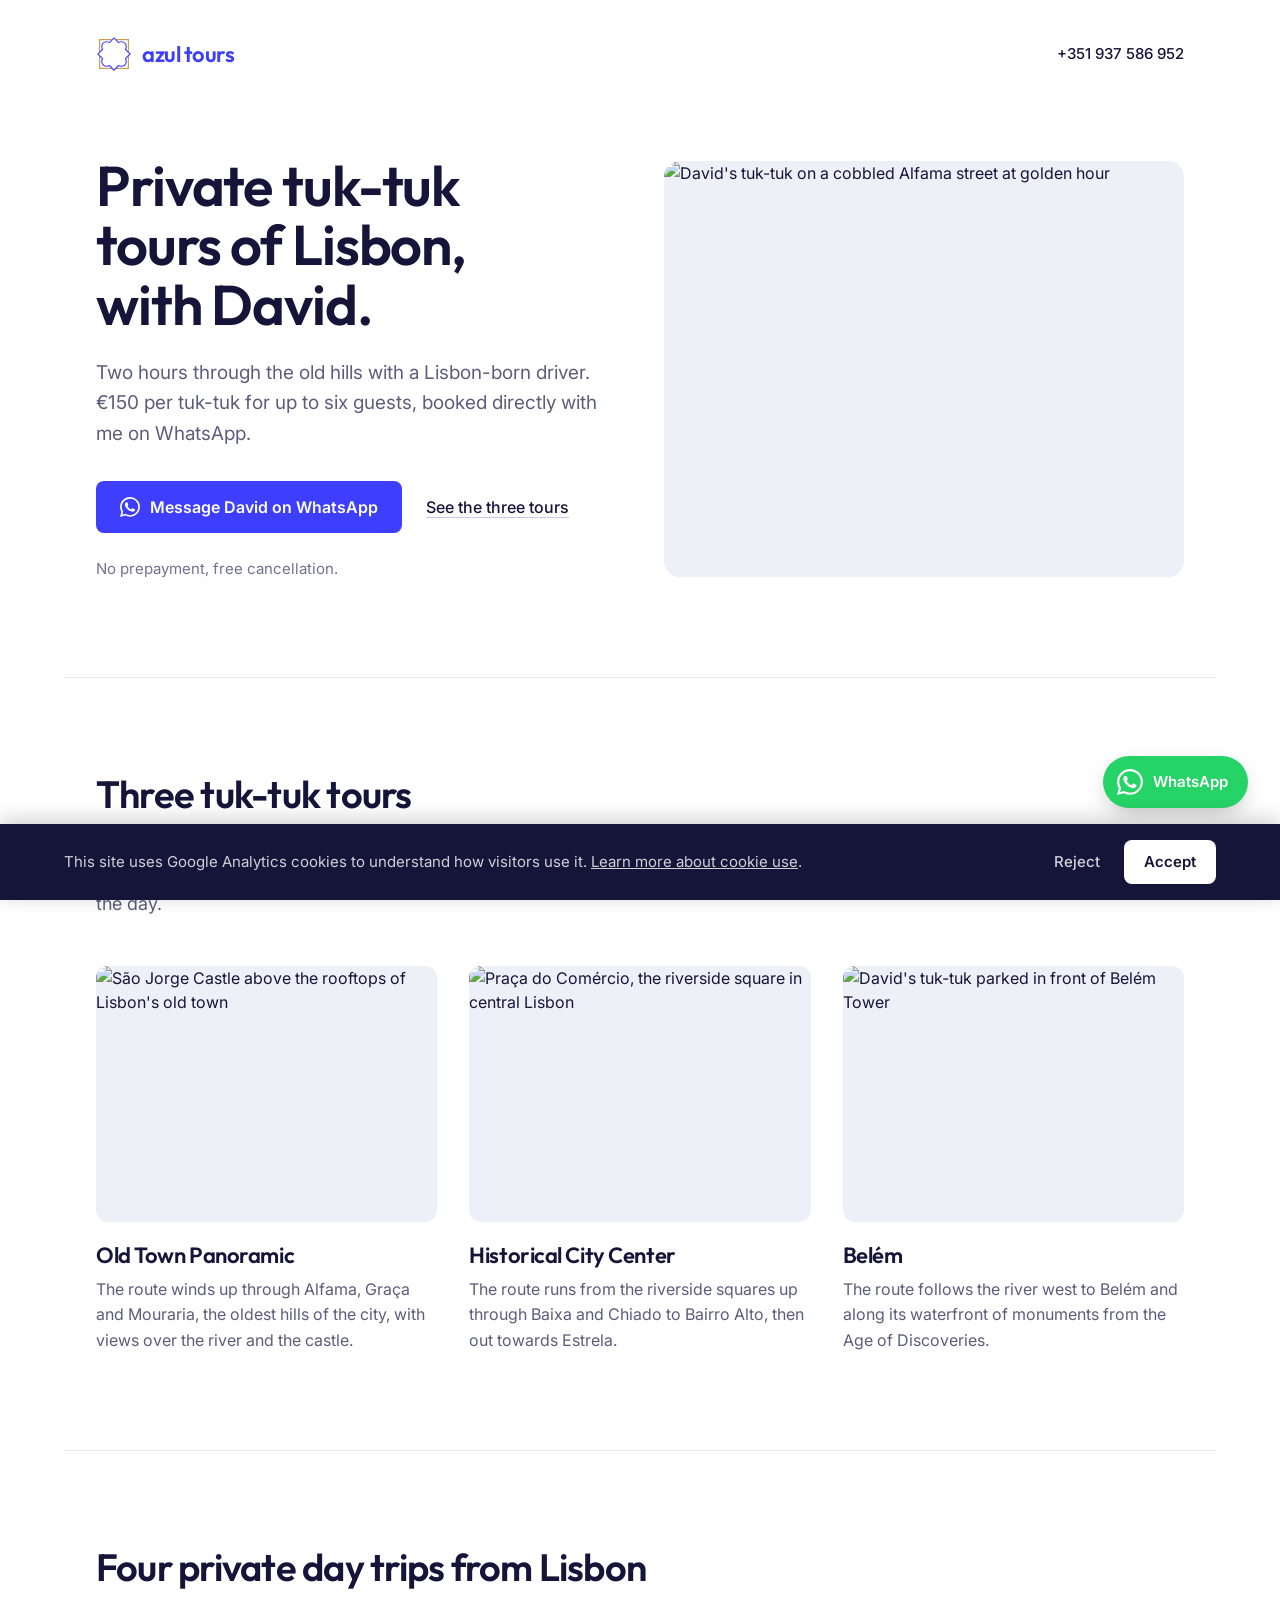
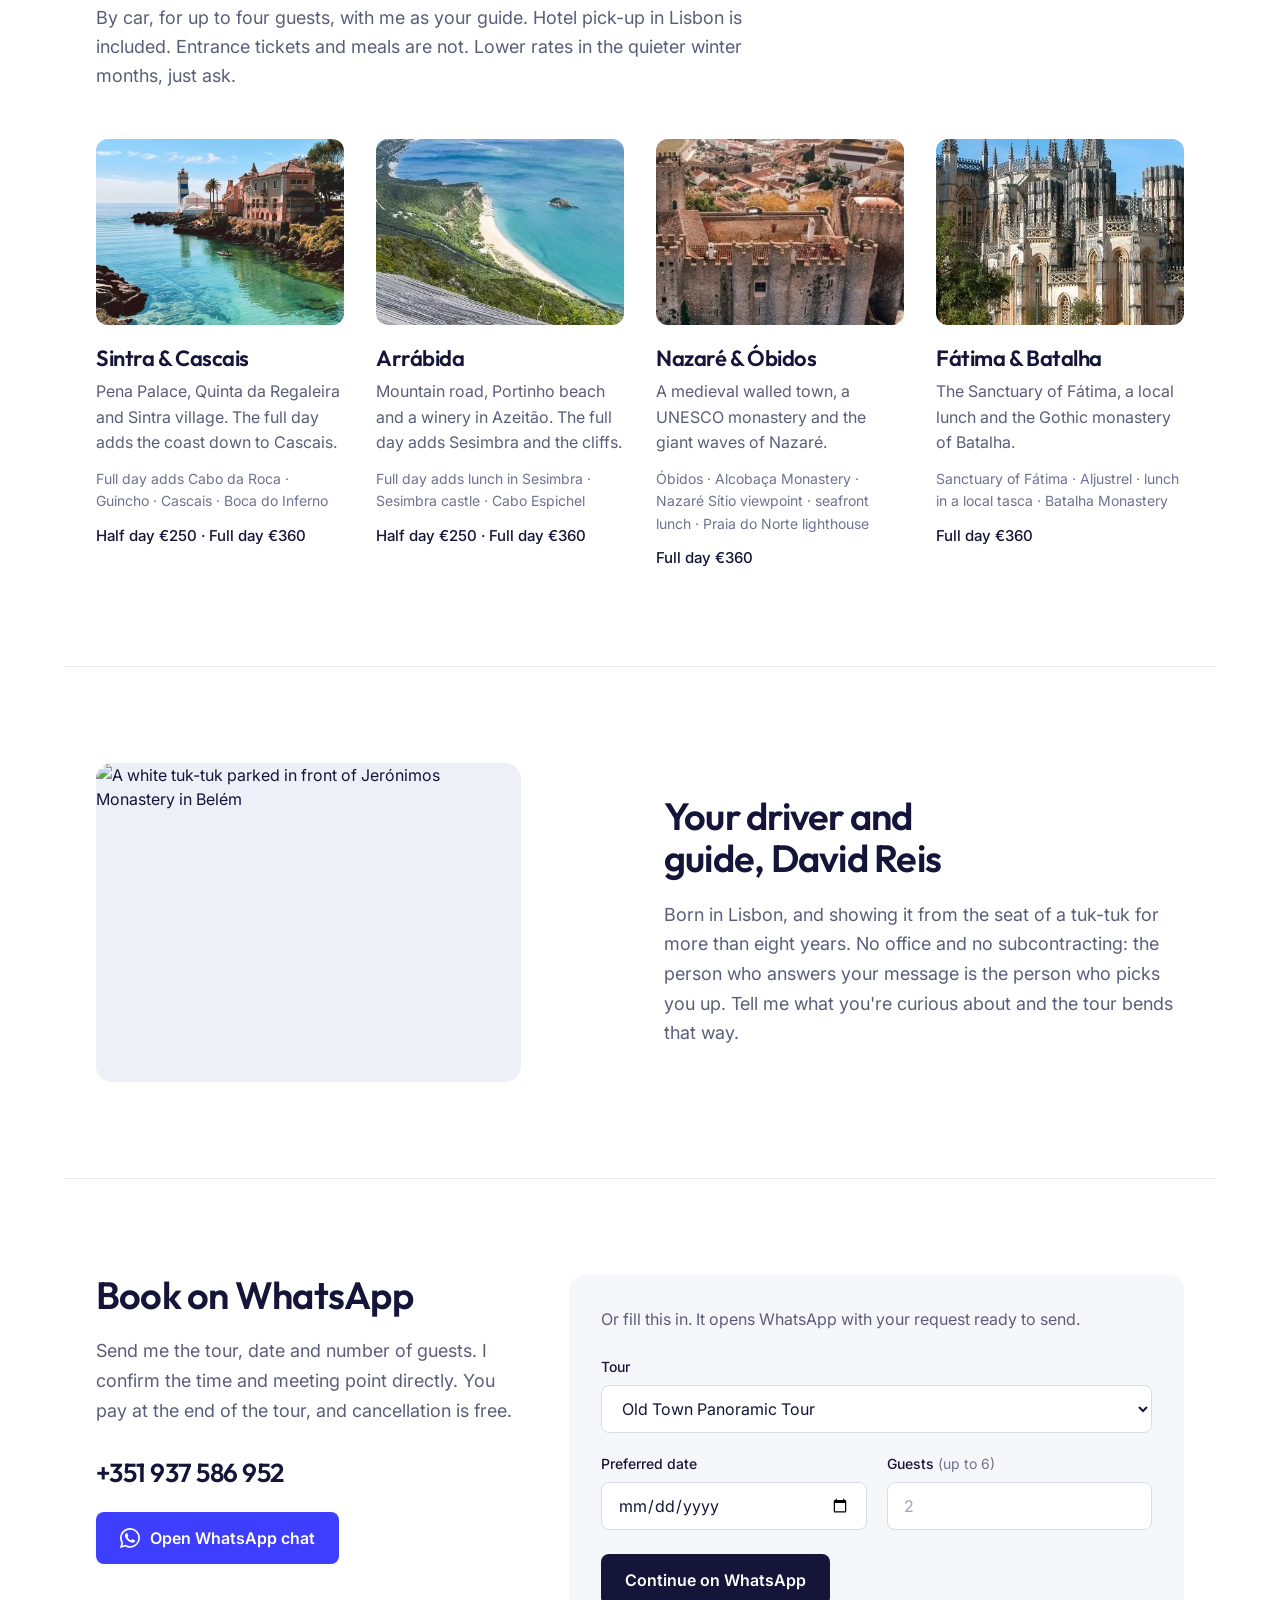
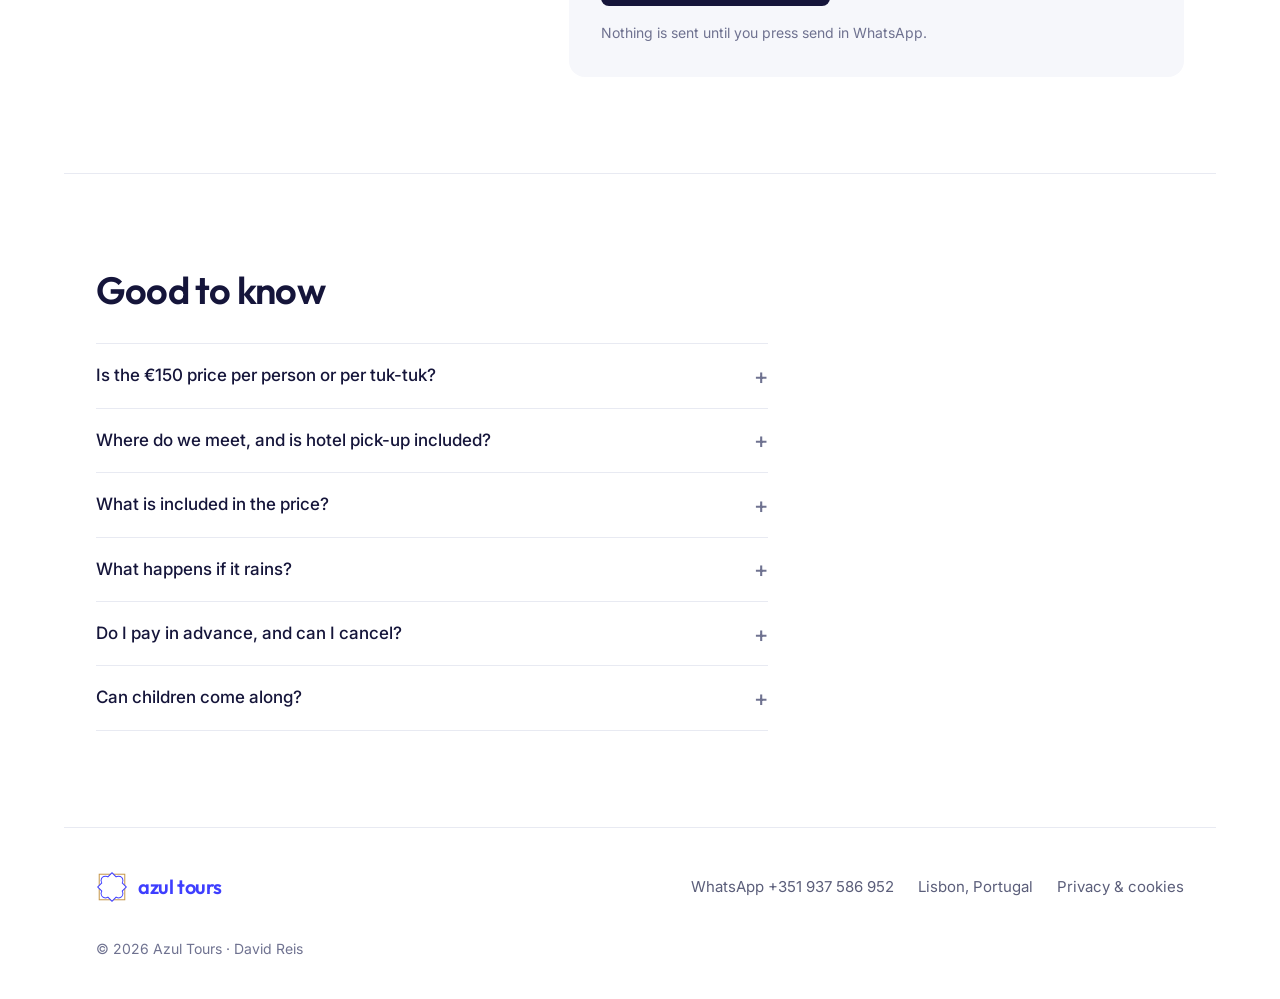
==== commit a848d8dc: "Apply David's feedback: route-only tuk-tuk tours, lower day-trip prices, no 24h cancellation referen" ====
--- a/index.html
+++ b/index.html
@@ -38,7 +38,7 @@
 <!-- Twitter -->
 <meta name="twitter:card" content="summary_large_image">
 <meta name="twitter:title" content="Azul Tours | Private Tuk-Tuk Tours &amp; Day Trips from Lisbon">
-<meta name="twitter:description" content="Private tuk-tuk tours of Lisbon with a Lisbon-born driver-guide: 2 hours, €150 per tuk-tuk, up to 6 guests. Private day trips from €350 per group. Book on WhatsApp.">
+<meta name="twitter:description" content="Private tuk-tuk tours of Lisbon with a Lisbon-born driver-guide: 2 hours, €150 per tuk-tuk, up to 6 guests. Private day trips from €250 per group. Book on WhatsApp.">
 <meta name="twitter:image" content="https://davidtours.pt/images/belem-tower-tuktuk.jpg">
 <meta name="twitter:image:alt" content="An Azul Tours tuk-tuk parked in front of Belém Tower in Lisbon">
 
@@ -65,17 +65,14 @@
       "itemOffered": {
         "@type": "TouristTrip",
         "name": "Old Town Panoramic Tour",
-        "description": "Private 2-hour tuk-tuk tour through Alfama, Graça and Mouraria to the São Jorge Castle area, Lisbon Cathedral and the Senhora do Monte viewpoint.",
+        "description": "Private 2-hour tuk-tuk tour along a route through Alfama, Graça and Mouraria, the oldest hills of Lisbon, with views over the river and the castle.",
         "touristType": "Sightseeing",
         "itinerary": {
           "@type": "ItemList",
           "itemListElement": [
             {"@type": "ListItem", "position": 1, "name": "Alfama"},
             {"@type": "ListItem", "position": 2, "name": "Graça"},
-            {"@type": "ListItem", "position": 3, "name": "Mouraria"},
-            {"@type": "ListItem", "position": 4, "name": "São Jorge Castle area"},
-            {"@type": "ListItem", "position": 5, "name": "Lisbon Cathedral"},
-            {"@type": "ListItem", "position": 6, "name": "Senhora do Monte viewpoint"}
+            {"@type": "ListItem", "position": 3, "name": "Mouraria"}
           ]
         }
       }
@@ -88,18 +85,16 @@
       "itemOffered": {
         "@type": "TouristTrip",
         "name": "Historical City Center Tour",
-        "description": "Private 2-hour tuk-tuk tour through Terreiro do Paço, Chiado, Baixa and the Carmo Ruins, with stops at São Pedro de Alcântara Viewpoint, Estrela Basilica and the Parliament.",
+        "description": "Private 2-hour tuk-tuk tour along a route from the riverside squares up through Baixa and Chiado to Bairro Alto and out towards Estrela.",
         "touristType": "Sightseeing",
         "itinerary": {
           "@type": "ItemList",
           "itemListElement": [
-            {"@type": "ListItem", "position": 1, "name": "Terreiro do Paço"},
-            {"@type": "ListItem", "position": 2, "name": "Chiado"},
-            {"@type": "ListItem", "position": 3, "name": "Baixa"},
-            {"@type": "ListItem", "position": 4, "name": "Carmo Ruins"},
-            {"@type": "ListItem", "position": 5, "name": "São Pedro de Alcântara Viewpoint"},
-            {"@type": "ListItem", "position": 6, "name": "Estrela Basilica"},
-            {"@type": "ListItem", "position": 7, "name": "Parliament"}
+            {"@type": "ListItem", "position": 1, "name": "Riverside squares"},
+            {"@type": "ListItem", "position": 2, "name": "Baixa"},
+            {"@type": "ListItem", "position": 3, "name": "Chiado"},
+            {"@type": "ListItem", "position": 4, "name": "Bairro Alto"},
+            {"@type": "ListItem", "position": 5, "name": "Estrela"}
           ]
         }
       }
@@ -112,22 +107,20 @@
       "itemOffered": {
         "@type": "TouristTrip",
         "name": "Belém Tour",
-        "description": "Private 2-hour tuk-tuk tour to Belém Tower, Jerónimos Monastery and the Monument to the Discoveries, with a stop at Pastéis de Belém.",
+        "description": "Private 2-hour tuk-tuk tour along the river to Belém and its waterfront monuments from the Age of Discoveries.",
         "touristType": "Sightseeing",
         "itinerary": {
           "@type": "ItemList",
           "itemListElement": [
-            {"@type": "ListItem", "position": 1, "name": "Belém Tower"},
-            {"@type": "ListItem", "position": 2, "name": "Jerónimos Monastery"},
-            {"@type": "ListItem", "position": 3, "name": "Monument to the Discoveries"},
-            {"@type": "ListItem", "position": 4, "name": "Pastéis de Belém"}
+            {"@type": "ListItem", "position": 1, "name": "Riverfront"},
+            {"@type": "ListItem", "position": 2, "name": "Belém"}
           ]
         }
       }
     },
     {
       "@type": "Offer",
-      "price": "550",
+      "price": "360",
       "priceCurrency": "EUR",
       "description": "Full day (9h). Price per group, up to 4 guests. Hotel pick-up and drop-off in Lisbon included; entrance tickets and meals not included.",
       "itemOffered": {
@@ -148,7 +141,7 @@
     },
     {
       "@type": "Offer",
-      "price": "550",
+      "price": "360",
       "priceCurrency": "EUR",
       "description": "Full day (8h). Price per group, up to 4 guests. Hotel pick-up and drop-off in Lisbon included; entrance tickets and meals not included.",
       "itemOffered": {
@@ -168,12 +161,12 @@
     },
     {
       "@type": "Offer",
-      "price": "350",
+      "price": "250",
       "priceCurrency": "EUR",
-      "description": "Half day (4h) €350 or full day (8h) €550. Price per group, up to 4 guests. Hotel pick-up and drop-off in Lisbon included; entrance tickets and meals not included.",
+      "description": "Half day (4h) €250 or full day (8h) €360. Price per group, up to 4 guests. Hotel pick-up and drop-off in Lisbon included; entrance tickets and meals not included.",
       "priceSpecification": [
-        {"@type": "UnitPriceSpecification", "name": "Half day (4h)", "price": "350", "priceCurrency": "EUR"},
-        {"@type": "UnitPriceSpecification", "name": "Full day (8h)", "price": "550", "priceCurrency": "EUR"}
+        {"@type": "UnitPriceSpecification", "name": "Half day (4h)", "price": "250", "priceCurrency": "EUR"},
+        {"@type": "UnitPriceSpecification", "name": "Full day (8h)", "price": "360", "priceCurrency": "EUR"}
       ],
       "itemOffered": {
         "@type": "TouristTrip",
@@ -195,12 +188,12 @@
     },
     {
       "@type": "Offer",
-      "price": "350",
+      "price": "250",
       "priceCurrency": "EUR",
-      "description": "Half day (4h) €350 or full day (8h) €550. Price per group, up to 4 guests. Hotel pick-up and drop-off in Lisbon included; entrance tickets and meals not included.",
+      "description": "Half day (4h) €250 or full day (8h) €360. Price per group, up to 4 guests. Hotel pick-up and drop-off in Lisbon included; entrance tickets and meals not included.",
       "priceSpecification": [
-        {"@type": "UnitPriceSpecification", "name": "Half day (4h)", "price": "350", "priceCurrency": "EUR"},
-        {"@type": "UnitPriceSpecification", "name": "Full day (8h)", "price": "550", "priceCurrency": "EUR"}
+        {"@type": "UnitPriceSpecification", "name": "Half day (4h)", "price": "250", "priceCurrency": "EUR"},
+        {"@type": "UnitPriceSpecification", "name": "Full day (8h)", "price": "360", "priceCurrency": "EUR"}
       ],
       "itemOffered": {
         "@type": "TouristTrip",
@@ -233,8 +226,8 @@
     {"@type": "Question", "name": "Where do we meet, and is hotel pick-up included?", "acceptedAnswer": {"@type": "Answer", "text": "For day trips, pick-up and drop-off at your hotel or apartment in Lisbon is included. For tuk-tuk tours, we agree a convenient meeting point in central Lisbon on WhatsApp when you book."}},
     {"@type": "Question", "name": "What is included in the price?", "acceptedAnswer": {"@type": "Answer", "text": "Me as your driver and guide for the whole tour, and hotel pick-up and drop-off in Lisbon on day trips. Entrance tickets, meals and drinks are not included."}},
     {"@type": "Question", "name": "What happens if it rains?", "acceptedAnswer": {"@type": "Answer", "text": "Lisbon is dry most of the year, but if the forecast turns bad, message me and we will move your tour to another time or day at no cost. The tuk-tuk is open-air, so bring a light jacket in the evening and sun protection in summer."}},
-    {"@type": "Question", "name": "Do I pay in advance, and can I cancel?", "acceptedAnswer": {"@type": "Answer", "text": "No prepayment. You pay at the end of the tour, in cash or by card. You can cancel free of charge up to 24 hours before, and since nothing is prepaid there is nothing to refund."}},
-    {"@type": "Question", "name": "Can children come along?", "acceptedAnswer": {"@type": "Answer", "text": "Yes, families are very welcome. Children count towards the seat limit (6 in the tuk-tuk, 4 on day trips). Tell me their ages when you book so I can plan the pace and stops."}}
+    {"@type": "Question", "name": "Do I pay in advance, and can I cancel?", "acceptedAnswer": {"@type": "Answer", "text": "No prepayment. You pay at the end of the tour, in cash or by card. Cancellation is free, and since nothing is prepaid there is nothing to refund."}},
+    {"@type": "Question", "name": "Can children come along?", "acceptedAnswer": {"@type": "Answer", "text": "Yes, families are very welcome. Children count towards the seat limit (6 in the tuk-tuk, 4 on day trips). Tell me their ages when you book so I can plan the pace."}}
   ]
 }
 </script>
@@ -283,7 +276,7 @@
       <a href="https://wa.me/351937586952?text=Hi%20David%2C%20I%27d%20like%20to%20book%20a%20tour." target="_blank" rel="noopener noreferrer" data-ga="whatsapp_click" data-ga-label="hero" class="btn inline-flex items-center justify-center gap-2.5 bg-[#3E3EFF] hover:bg-[#2F2FE0] text-white rounded-lg px-6 min-h-[52px] text-[16px] font-semibold focus-visible:outline-2 focus-visible:outline-offset-2 focus-visible:outline-[#3E3EFF]"><svg aria-hidden="true" class="shrink-0" width="20" height="20" fill="currentColor"><use href="#ico-wa"/></svg>Message David on WhatsApp</a>
       <a href="#tours" data-ga="cta_click" data-ga-label="hero_view_tours" class="inline-flex items-center justify-center sm:justify-start min-h-11 text-[16px] font-medium text-[#15153A] underline underline-offset-4 decoration-[#C6CAE0] hover:decoration-[#15153A] transition-colors">See the three tours</a>
     </div>
-    <p class="mt-6 text-[15px] leading-[1.6] text-[#6F7290]">No prepayment. Free cancellation up to 24 hours before.</p>
+    <p class="mt-6 text-[15px] leading-[1.6] text-[#6F7290]">No prepayment, free cancellation.</p>
   </div>
   <div class="md:col-span-5 lg:col-span-6">
     <div class="relative rounded-2xl overflow-hidden aspect-[4/3] md:aspect-[4/5] lg:aspect-[5/4] bg-[#EEF0F7]">
@@ -299,7 +292,7 @@
 <section id="tours" class="max-w-6xl mx-auto px-5 sm:px-8 py-16 md:py-24 border-t border-[#E8EAF2] overflow-hidden">
   <div class="max-w-2xl">
     <h2 class="text-[32px] sm:text-[38px] leading-[1.1]">Three tuk-tuk tours</h2>
-    <p class="mt-4 text-[17px] sm:text-[18px] leading-[1.6] text-[#5B5E7A]">Each is two hours and €150 per tuk-tuk, for up to six people. Combine two for a four-hour tour.</p>
+    <p class="mt-4 text-[17px] sm:text-[18px] leading-[1.6] text-[#5B5E7A]">Each is two hours and €150 per tuk-tuk, for up to six people. Combine two for a four-hour tour. Where we stop along the way depends on traffic and parking on the day.</p>
   </div>
 
   <div class="mt-10 md:mt-12 flex gap-5 overflow-x-auto snap-x snap-mandatory scroll-px-5 -mx-5 px-5 sm:scroll-px-8 sm:-mx-8 sm:px-8 pb-2 md:grid md:grid-cols-3 md:gap-8 md:overflow-visible md:mx-0 md:px-0 md:pb-0 [scrollbar-width:none] [&::-webkit-scrollbar]:hidden">
@@ -312,8 +305,7 @@
         </picture>
       </div>
       <h3 class="mt-5 text-[22px] leading-[1.2]">Old Town Panoramic</h3>
-      <p class="mt-2 text-[16px] leading-[1.6] text-[#5B5E7A]">The hilltop old town: Alfama, the castle, the cathedral and Lisbon's best viewpoint.</p>
-      <p class="mt-3 text-[14px] leading-[1.6] text-[#6F7290]">Alfama · Graça · Mouraria · São Jorge Castle · Cathedral · Senhora do Monte viewpoint</p>
+      <p class="mt-2 text-[16px] leading-[1.6] text-[#5B5E7A]">The route winds up through Alfama, Graça and Mouraria, the oldest hills of the city, with views over the river and the castle.</p>
     </article>
 
     <article id="tour-historical-center" class="snap-start shrink-0 w-[80%] sm:w-[340px] md:w-auto">
@@ -324,8 +316,7 @@
         </picture>
       </div>
       <h3 class="mt-5 text-[22px] leading-[1.2]">Historical City Center</h3>
-      <p class="mt-2 text-[16px] leading-[1.6] text-[#5B5E7A]">Downtown from the river up: the big squares, Baixa, Chiado, the Carmo ruins and two viewpoints.</p>
-      <p class="mt-3 text-[14px] leading-[1.6] text-[#6F7290]">Terreiro do Paço · Chiado · Baixa · Carmo Ruins · São Pedro de Alcântara · Estrela Basilica · Parliament</p>
+      <p class="mt-2 text-[16px] leading-[1.6] text-[#5B5E7A]">The route runs from the riverside squares up through Baixa and Chiado to Bairro Alto, then out towards Estrela.</p>
     </article>
 
     <article id="tour-belem" class="snap-start shrink-0 w-[80%] sm:w-[340px] md:w-auto">
@@ -336,8 +327,7 @@
         </picture>
       </div>
       <h3 class="mt-5 text-[22px] leading-[1.2]">Belém</h3>
-      <p class="mt-2 text-[16px] leading-[1.6] text-[#5B5E7A]">The monuments on the river, the Discoveries monument and the original Pastéis de Belém.</p>
-      <p class="mt-3 text-[14px] leading-[1.6] text-[#6F7290]">Belém Tower · Jerónimos Monastery · Monument to the Discoveries · Pastéis de Belém</p>
+      <p class="mt-2 text-[16px] leading-[1.6] text-[#5B5E7A]">The route follows the river west to Belém and along its waterfront of monuments from the Age of Discoveries.</p>
     </article>
   </div>
 </section>
@@ -346,7 +336,7 @@
 <section id="day-trips" class="max-w-6xl mx-auto px-5 sm:px-8 py-16 md:py-24 border-t border-[#E8EAF2] overflow-hidden">
   <div class="max-w-2xl">
     <h2 class="text-[32px] sm:text-[38px] leading-[1.1]">Four private day trips from Lisbon</h2>
-    <p class="mt-4 text-[17px] sm:text-[18px] leading-[1.6] text-[#5B5E7A]">By car, for up to four guests, with me as your guide. Hotel pick-up in Lisbon is included. Entrance tickets and meals are not.</p>
+    <p class="mt-4 text-[17px] sm:text-[18px] leading-[1.6] text-[#5B5E7A]">By car, for up to four guests, with me as your guide. Hotel pick-up in Lisbon is included. Entrance tickets and meals are not. Lower rates in the quieter winter months, just ask.</p>
   </div>
 
   <div class="mt-10 md:mt-12 flex gap-5 overflow-x-auto snap-x snap-mandatory scroll-px-5 -mx-5 px-5 sm:scroll-px-8 sm:-mx-8 sm:px-8 pb-2 md:grid md:grid-cols-2 lg:grid-cols-4 md:gap-8 md:overflow-visible md:mx-0 md:px-0 md:pb-0 [scrollbar-width:none] [&::-webkit-scrollbar]:hidden">
@@ -361,7 +351,7 @@
       <h3 class="mt-5 text-[22px] leading-[1.2]">Sintra &amp; Cascais</h3>
       <p class="mt-2 text-[16px] leading-[1.6] text-[#5B5E7A]">Pena Palace, Quinta da Regaleira and Sintra village. The full day adds the coast down to Cascais.</p>
       <p class="mt-3 text-[14px] leading-[1.6] text-[#6F7290]">Full day adds Cabo da Roca · Guincho · Cascais · Boca do Inferno</p>
-      <p class="mt-3 text-[15px] font-medium text-[#15153A]">Half day €350 · Full day €550</p>
+      <p class="mt-3 text-[15px] font-medium text-[#15153A]">Half day €250 · Full day €360</p>
     </article>
 
     <article id="trip-arrabida" class="snap-start shrink-0 w-[80%] sm:w-[340px] md:w-auto">
@@ -374,7 +364,7 @@
       <h3 class="mt-5 text-[22px] leading-[1.2]">Arrábida</h3>
       <p class="mt-2 text-[16px] leading-[1.6] text-[#5B5E7A]">Mountain road, Portinho beach and a winery in Azeitão. The full day adds Sesimbra and the cliffs.</p>
       <p class="mt-3 text-[14px] leading-[1.6] text-[#6F7290]">Full day adds lunch in Sesimbra · Sesimbra castle · Cabo Espichel</p>
-      <p class="mt-3 text-[15px] font-medium text-[#15153A]">Half day €350 · Full day €550</p>
+      <p class="mt-3 text-[15px] font-medium text-[#15153A]">Half day €250 · Full day €360</p>
     </article>
 
     <article id="trip-nazare-obidos" class="snap-start shrink-0 w-[80%] sm:w-[340px] md:w-auto">
@@ -387,7 +377,7 @@
       <h3 class="mt-5 text-[22px] leading-[1.2]">Nazaré &amp; Óbidos</h3>
       <p class="mt-2 text-[16px] leading-[1.6] text-[#5B5E7A]">A medieval walled town, a UNESCO monastery and the giant waves of Nazaré.</p>
       <p class="mt-3 text-[14px] leading-[1.6] text-[#6F7290]">Óbidos · Alcobaça Monastery · Nazaré Sítio viewpoint · seafront lunch · Praia do Norte lighthouse</p>
-      <p class="mt-3 text-[15px] font-medium text-[#15153A]">Full day €550</p>
+      <p class="mt-3 text-[15px] font-medium text-[#15153A]">Full day €360</p>
     </article>
 
     <article id="trip-fatima-batalha" class="snap-start shrink-0 w-[80%] sm:w-[340px] md:w-auto">
@@ -400,7 +390,7 @@
       <h3 class="mt-5 text-[22px] leading-[1.2]">Fátima &amp; Batalha</h3>
       <p class="mt-2 text-[16px] leading-[1.6] text-[#5B5E7A]">The Sanctuary of Fátima, a local lunch and the Gothic monastery of Batalha.</p>
       <p class="mt-3 text-[14px] leading-[1.6] text-[#6F7290]">Sanctuary of Fátima · Aljustrel · lunch in a local tasca · Batalha Monastery</p>
-      <p class="mt-3 text-[15px] font-medium text-[#15153A]">Full day €550</p>
+      <p class="mt-3 text-[15px] font-medium text-[#15153A]">Full day €360</p>
     </article>
   </div>
 </section>
@@ -425,7 +415,7 @@
 <section id="book" class="max-w-6xl mx-auto px-5 sm:px-8 py-16 md:py-24 border-t border-[#E8EAF2] grid grid-cols-1 lg:grid-cols-12 gap-10 lg:gap-12">
   <div class="lg:col-span-5">
     <h2 class="text-[32px] sm:text-[38px] leading-[1.1]">Book on WhatsApp</h2>
-    <p class="mt-5 text-[17px] sm:text-[18px] leading-[1.65] text-[#5B5E7A]">Send me the tour, date and number of guests. I confirm the time and meeting point directly. You pay at the end of the tour, and you can cancel free up to 24 hours before.</p>
+    <p class="mt-5 text-[17px] sm:text-[18px] leading-[1.65] text-[#5B5E7A]">Send me the tour, date and number of guests. I confirm the time and meeting point directly. You pay at the end of the tour, and cancellation is free.</p>
     <a href="https://wa.me/351937586952" target="_blank" rel="noopener noreferrer" data-ga="whatsapp_click" data-ga-label="contact_panel_number" class="inline-block mt-7 font-display text-[26px] text-[#15153A] hover:text-[#3E3EFF] transition-colors">+351 937 586 952</a>
     <div class="mt-5">
       <a href="https://wa.me/351937586952?text=Hi%20David%2C%20I%27d%20like%20to%20book%20a%20tour." target="_blank" rel="noopener noreferrer" data-ga="whatsapp_click" data-ga-label="contact_panel" class="btn inline-flex items-center justify-center gap-2.5 bg-[#3E3EFF] hover:bg-[#2F2FE0] text-white rounded-lg px-6 min-h-[52px] text-[16px] font-semibold focus-visible:outline-2 focus-visible:outline-offset-2 focus-visible:outline-[#3E3EFF]"><svg aria-hidden="true" class="shrink-0" width="20" height="20" fill="currentColor"><use href="#ico-wa"/></svg>Open WhatsApp chat</a>
@@ -444,10 +434,10 @@
             <option value="Belém Tour">Belém Tour</option>
           </optgroup>
           <optgroup label="Day trips · per group up to 4">
-            <option value="Sintra & Cascais day trip (half day €350 / full day €550)" data-trip="1">Sintra &amp; Cascais, half or full day</option>
-            <option value="Arrábida day trip (half day €350 / full day €550)" data-trip="1">Arrábida, half or full day</option>
-            <option value="Nazaré & Óbidos day trip (full day, €550)" data-trip="1">Nazaré &amp; Óbidos, full day</option>
-            <option value="Fátima & Batalha day trip (full day, €550)" data-trip="1">Fátima &amp; Batalha, full day</option>
+            <option value="Sintra & Cascais day trip (half day €250 / full day €360)" data-trip="1">Sintra &amp; Cascais, half or full day</option>
+            <option value="Arrábida day trip (half day €250 / full day €360)" data-trip="1">Arrábida, half or full day</option>
+            <option value="Nazaré & Óbidos day trip (full day, €360)" data-trip="1">Nazaré &amp; Óbidos, full day</option>
+            <option value="Fátima & Batalha day trip (full day, €360)" data-trip="1">Fátima &amp; Batalha, full day</option>
           </optgroup>
         </select>
       </div>
@@ -488,11 +478,11 @@
       </details>
       <details class="group">
         <summary class="flex items-center justify-between gap-6 cursor-pointer list-none py-5 text-[17px] font-medium leading-snug text-[#15153A] hover:text-[#3E3EFF] transition-colors focus-visible:outline-2 focus-visible:outline-offset-2 focus-visible:outline-[#3E3EFF]"><span>Do I pay in advance, and can I cancel?</span><span aria-hidden="true" class="shrink-0 text-[22px] leading-none text-[#6F7290] transition-transform duration-200 group-open:rotate-45">+</span></summary>
-        <p class="pb-5 text-[16px] leading-[1.65] text-[#5B5E7A]">No prepayment. You pay at the end of the tour, in cash or by card. You can cancel free of charge up to 24 hours before, and since nothing is prepaid there is nothing to refund.</p>
+        <p class="pb-5 text-[16px] leading-[1.65] text-[#5B5E7A]">No prepayment. You pay at the end of the tour, in cash or by card. Cancellation is free, and since nothing is prepaid there is nothing to refund.</p>
       </details>
       <details class="group">
         <summary class="flex items-center justify-between gap-6 cursor-pointer list-none py-5 text-[17px] font-medium leading-snug text-[#15153A] hover:text-[#3E3EFF] transition-colors focus-visible:outline-2 focus-visible:outline-offset-2 focus-visible:outline-[#3E3EFF]"><span>Can children come along?</span><span aria-hidden="true" class="shrink-0 text-[22px] leading-none text-[#6F7290] transition-transform duration-200 group-open:rotate-45">+</span></summary>
-        <p class="pb-5 text-[16px] leading-[1.65] text-[#5B5E7A]">Yes, families are very welcome. Children count towards the seat limit (6 in the tuk-tuk, 4 on day trips). Tell me their ages when you book so I can plan the pace and stops.</p>
+        <p class="pb-5 text-[16px] leading-[1.65] text-[#5B5E7A]">Yes, families are very welcome. Children count towards the seat limit (6 in the tuk-tuk, 4 on day trips). Tell me their ages when you book so I can plan the pace.</p>
       </details>
     </div>
   </div>
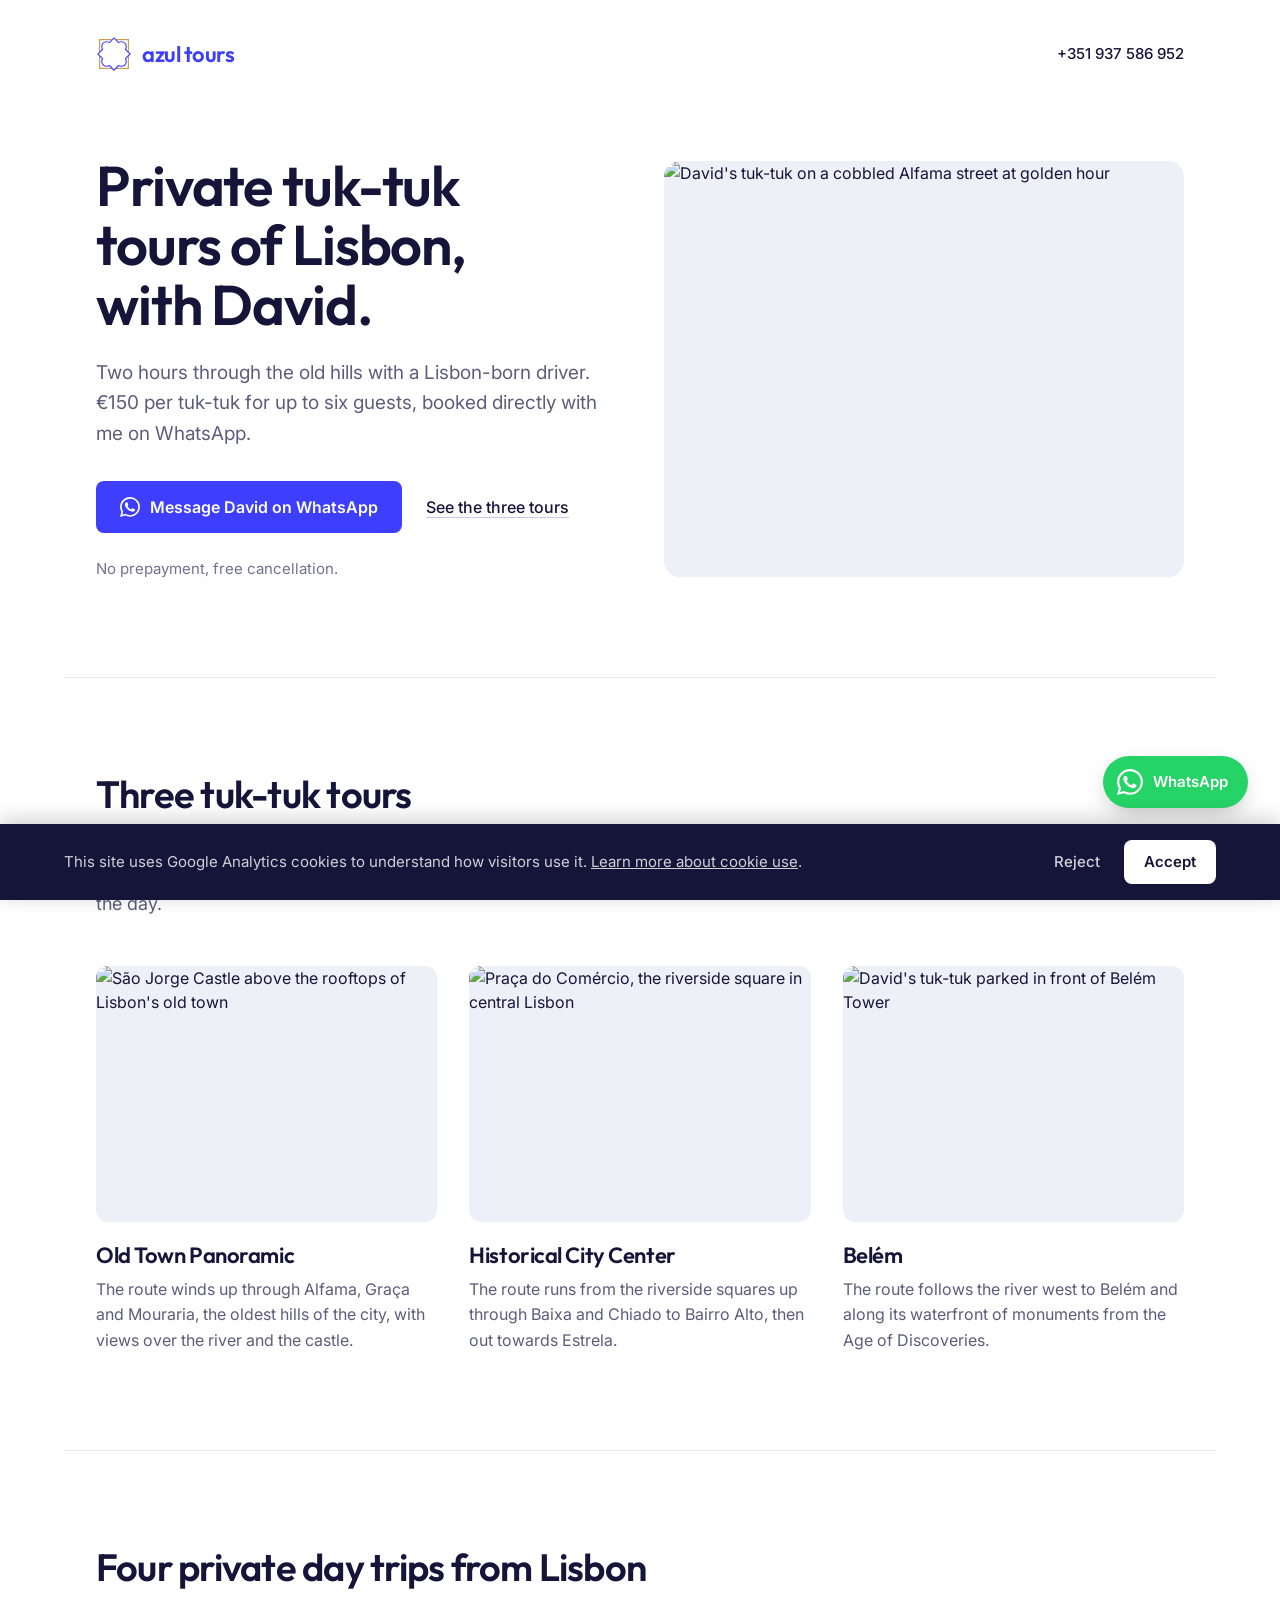
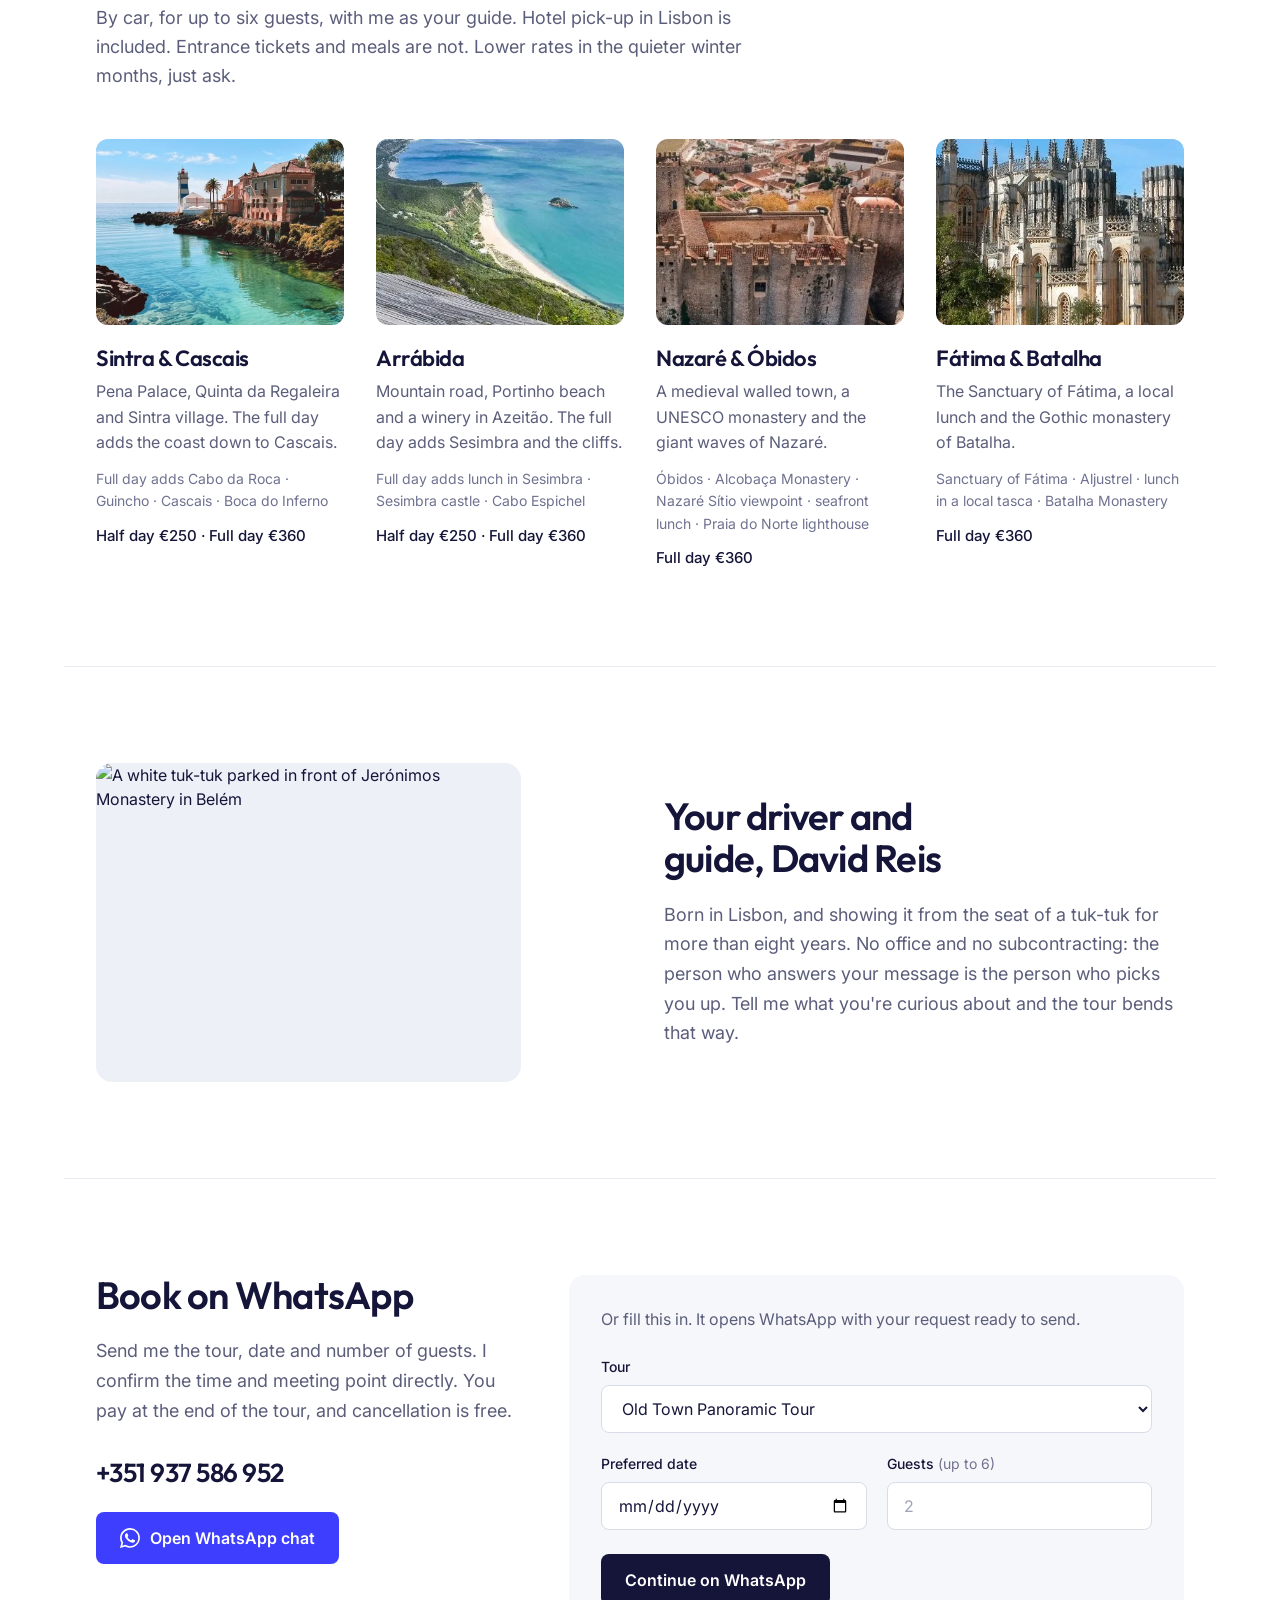
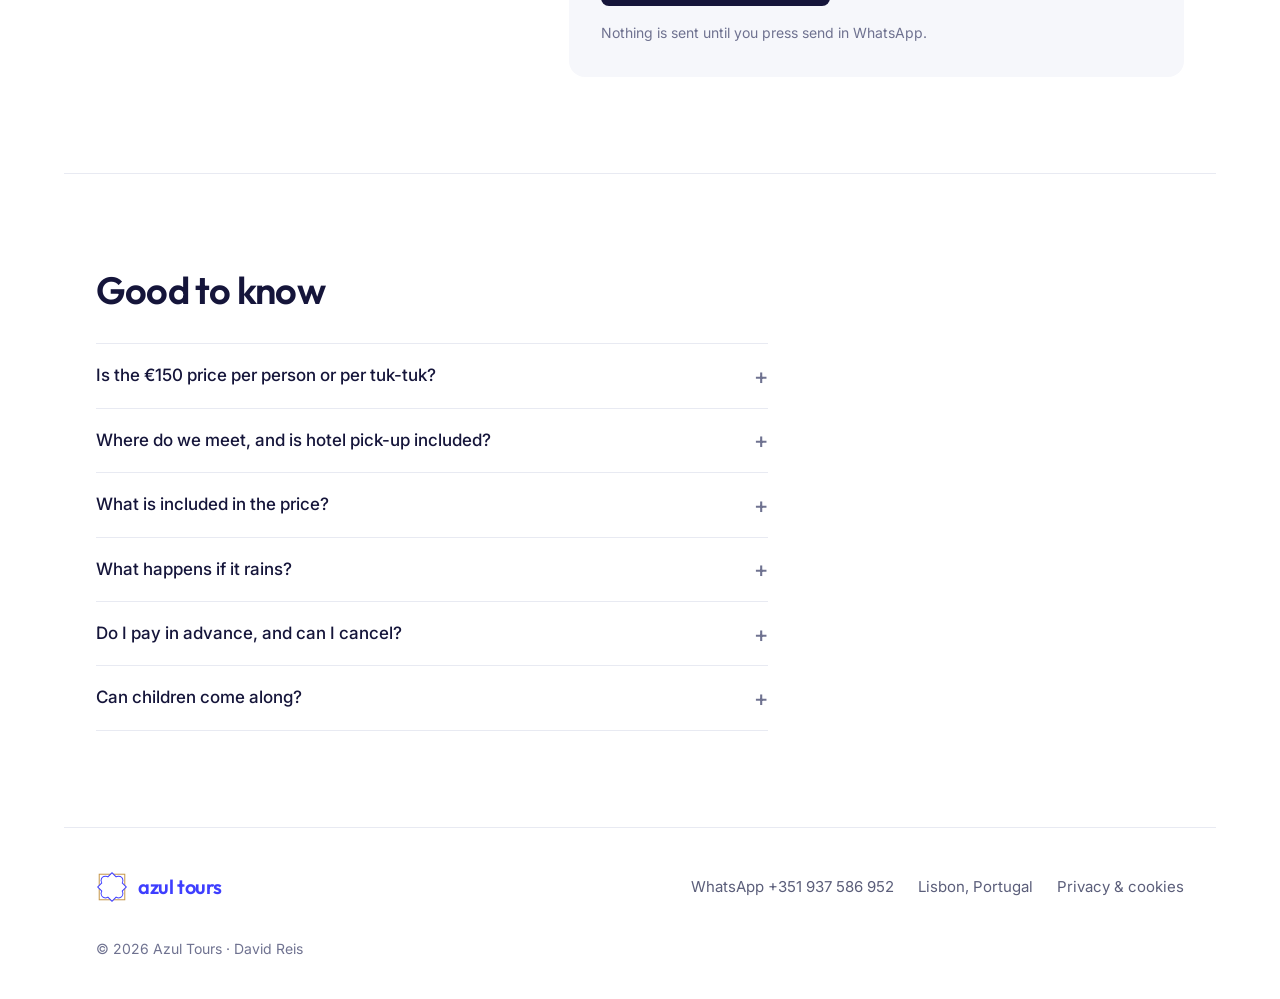
==== commit 061a3a9a: "Day trips take up to 6 guests, same as the tuk-tuk Co-Authored-By: Claude Fable 5.1 <noreply@anthrop" ====
--- a/index.html
+++ b/index.html
@@ -122,7 +122,7 @@
       "@type": "Offer",
       "price": "360",
       "priceCurrency": "EUR",
-      "description": "Full day (9h). Price per group, up to 4 guests. Hotel pick-up and drop-off in Lisbon included; entrance tickets and meals not included.",
+      "description": "Full day (9h). Price per group, up to 6 guests. Hotel pick-up and drop-off in Lisbon included; entrance tickets and meals not included.",
       "itemOffered": {
         "@type": "TouristTrip",
         "name": "Nazaré & Óbidos Day Trip",
@@ -143,7 +143,7 @@
       "@type": "Offer",
       "price": "360",
       "priceCurrency": "EUR",
-      "description": "Full day (8h). Price per group, up to 4 guests. Hotel pick-up and drop-off in Lisbon included; entrance tickets and meals not included.",
+      "description": "Full day (8h). Price per group, up to 6 guests. Hotel pick-up and drop-off in Lisbon included; entrance tickets and meals not included.",
       "itemOffered": {
         "@type": "TouristTrip",
         "name": "Fátima & Batalha Day Trip",
@@ -163,7 +163,7 @@
       "@type": "Offer",
       "price": "250",
       "priceCurrency": "EUR",
-      "description": "Half day (4h) €250 or full day (8h) €360. Price per group, up to 4 guests. Hotel pick-up and drop-off in Lisbon included; entrance tickets and meals not included.",
+      "description": "Half day (4h) €250 or full day (8h) €360. Price per group, up to 6 guests. Hotel pick-up and drop-off in Lisbon included; entrance tickets and meals not included.",
       "priceSpecification": [
         {"@type": "UnitPriceSpecification", "name": "Half day (4h)", "price": "250", "priceCurrency": "EUR"},
         {"@type": "UnitPriceSpecification", "name": "Full day (8h)", "price": "360", "priceCurrency": "EUR"}
@@ -190,7 +190,7 @@
       "@type": "Offer",
       "price": "250",
       "priceCurrency": "EUR",
-      "description": "Half day (4h) €250 or full day (8h) €360. Price per group, up to 4 guests. Hotel pick-up and drop-off in Lisbon included; entrance tickets and meals not included.",
+      "description": "Half day (4h) €250 or full day (8h) €360. Price per group, up to 6 guests. Hotel pick-up and drop-off in Lisbon included; entrance tickets and meals not included.",
       "priceSpecification": [
         {"@type": "UnitPriceSpecification", "name": "Half day (4h)", "price": "250", "priceCurrency": "EUR"},
         {"@type": "UnitPriceSpecification", "name": "Full day (8h)", "price": "360", "priceCurrency": "EUR"}
@@ -227,7 +227,7 @@
     {"@type": "Question", "name": "What is included in the price?", "acceptedAnswer": {"@type": "Answer", "text": "Me as your driver and guide for the whole tour, and hotel pick-up and drop-off in Lisbon on day trips. Entrance tickets, meals and drinks are not included."}},
     {"@type": "Question", "name": "What happens if it rains?", "acceptedAnswer": {"@type": "Answer", "text": "Lisbon is dry most of the year, but if the forecast turns bad, message me and we will move your tour to another time or day at no cost. The tuk-tuk is open-air, so bring a light jacket in the evening and sun protection in summer."}},
     {"@type": "Question", "name": "Do I pay in advance, and can I cancel?", "acceptedAnswer": {"@type": "Answer", "text": "No prepayment. You pay at the end of the tour, in cash or by card. Cancellation is free, and since nothing is prepaid there is nothing to refund."}},
-    {"@type": "Question", "name": "Can children come along?", "acceptedAnswer": {"@type": "Answer", "text": "Yes, families are very welcome. Children count towards the seat limit (6 in the tuk-tuk, 4 on day trips). Tell me their ages when you book so I can plan the pace."}}
+    {"@type": "Question", "name": "Can children come along?", "acceptedAnswer": {"@type": "Answer", "text": "Yes, families are very welcome. Children count towards the seat limit (6 in the tuk-tuk and on day trips). Tell me their ages when you book so I can plan the pace."}}
   ]
 }
 </script>
@@ -336,7 +336,7 @@
 <section id="day-trips" class="max-w-6xl mx-auto px-5 sm:px-8 py-16 md:py-24 border-t border-[#E8EAF2] overflow-hidden">
   <div class="max-w-2xl">
     <h2 class="text-[32px] sm:text-[38px] leading-[1.1]">Four private day trips from Lisbon</h2>
-    <p class="mt-4 text-[17px] sm:text-[18px] leading-[1.6] text-[#5B5E7A]">By car, for up to four guests, with me as your guide. Hotel pick-up in Lisbon is included. Entrance tickets and meals are not. Lower rates in the quieter winter months, just ask.</p>
+    <p class="mt-4 text-[17px] sm:text-[18px] leading-[1.6] text-[#5B5E7A]">By car, for up to six guests, with me as your guide. Hotel pick-up in Lisbon is included. Entrance tickets and meals are not. Lower rates in the quieter winter months, just ask.</p>
   </div>
 
   <div class="mt-10 md:mt-12 flex gap-5 overflow-x-auto snap-x snap-mandatory scroll-px-5 -mx-5 px-5 sm:scroll-px-8 sm:-mx-8 sm:px-8 pb-2 md:grid md:grid-cols-2 lg:grid-cols-4 md:gap-8 md:overflow-visible md:mx-0 md:px-0 md:pb-0 [scrollbar-width:none] [&::-webkit-scrollbar]:hidden">
@@ -433,7 +433,7 @@
             <option value="Historical City Center Tour">Historical City Center Tour</option>
             <option value="Belém Tour">Belém Tour</option>
           </optgroup>
-          <optgroup label="Day trips · per group up to 4">
+          <optgroup label="Day trips · per group up to 6">
             <option value="Sintra & Cascais day trip (half day €250 / full day €360)" data-trip="1">Sintra &amp; Cascais, half or full day</option>
             <option value="Arrábida day trip (half day €250 / full day €360)" data-trip="1">Arrábida, half or full day</option>
             <option value="Nazaré & Óbidos day trip (full day, €360)" data-trip="1">Nazaré &amp; Óbidos, full day</option>
@@ -482,7 +482,7 @@
       </details>
       <details class="group">
         <summary class="flex items-center justify-between gap-6 cursor-pointer list-none py-5 text-[17px] font-medium leading-snug text-[#15153A] hover:text-[#3E3EFF] transition-colors focus-visible:outline-2 focus-visible:outline-offset-2 focus-visible:outline-[#3E3EFF]"><span>Can children come along?</span><span aria-hidden="true" class="shrink-0 text-[22px] leading-none text-[#6F7290] transition-transform duration-200 group-open:rotate-45">+</span></summary>
-        <p class="pb-5 text-[16px] leading-[1.65] text-[#5B5E7A]">Yes, families are very welcome. Children count towards the seat limit (6 in the tuk-tuk, 4 on day trips). Tell me their ages when you book so I can plan the pace.</p>
+        <p class="pb-5 text-[16px] leading-[1.65] text-[#5B5E7A]">Yes, families are very welcome. Children count towards the seat limit (6 in the tuk-tuk and on day trips). Tell me their ages when you book so I can plan the pace.</p>
       </details>
     </div>
   </div>
@@ -523,17 +523,8 @@
 </div>
 
 <script>
-  // Day trips take up to 4 guests; tuk-tuk tours up to 6.
-  function updateGuestLimit() {
-    const select = document.getElementById('rsvp-tour');
-    const guests = document.getElementById('rsvp-guests');
-    const hint = document.getElementById('rsvp-guests-hint');
-    const isTrip = select.options[select.selectedIndex].dataset.trip === '1';
-    const max = isTrip ? 4 : 6;
-    guests.max = max;
-    hint.textContent = '(up to ' + max + ')';
-    if (guests.value && Number(guests.value) > max) guests.value = max;
-  }
+  // Tuk-tuk tours and day trips both take up to 6 guests.
+  function updateGuestLimit() {}
 
   function sendToWhatsApp(e) {
     e.preventDefault();
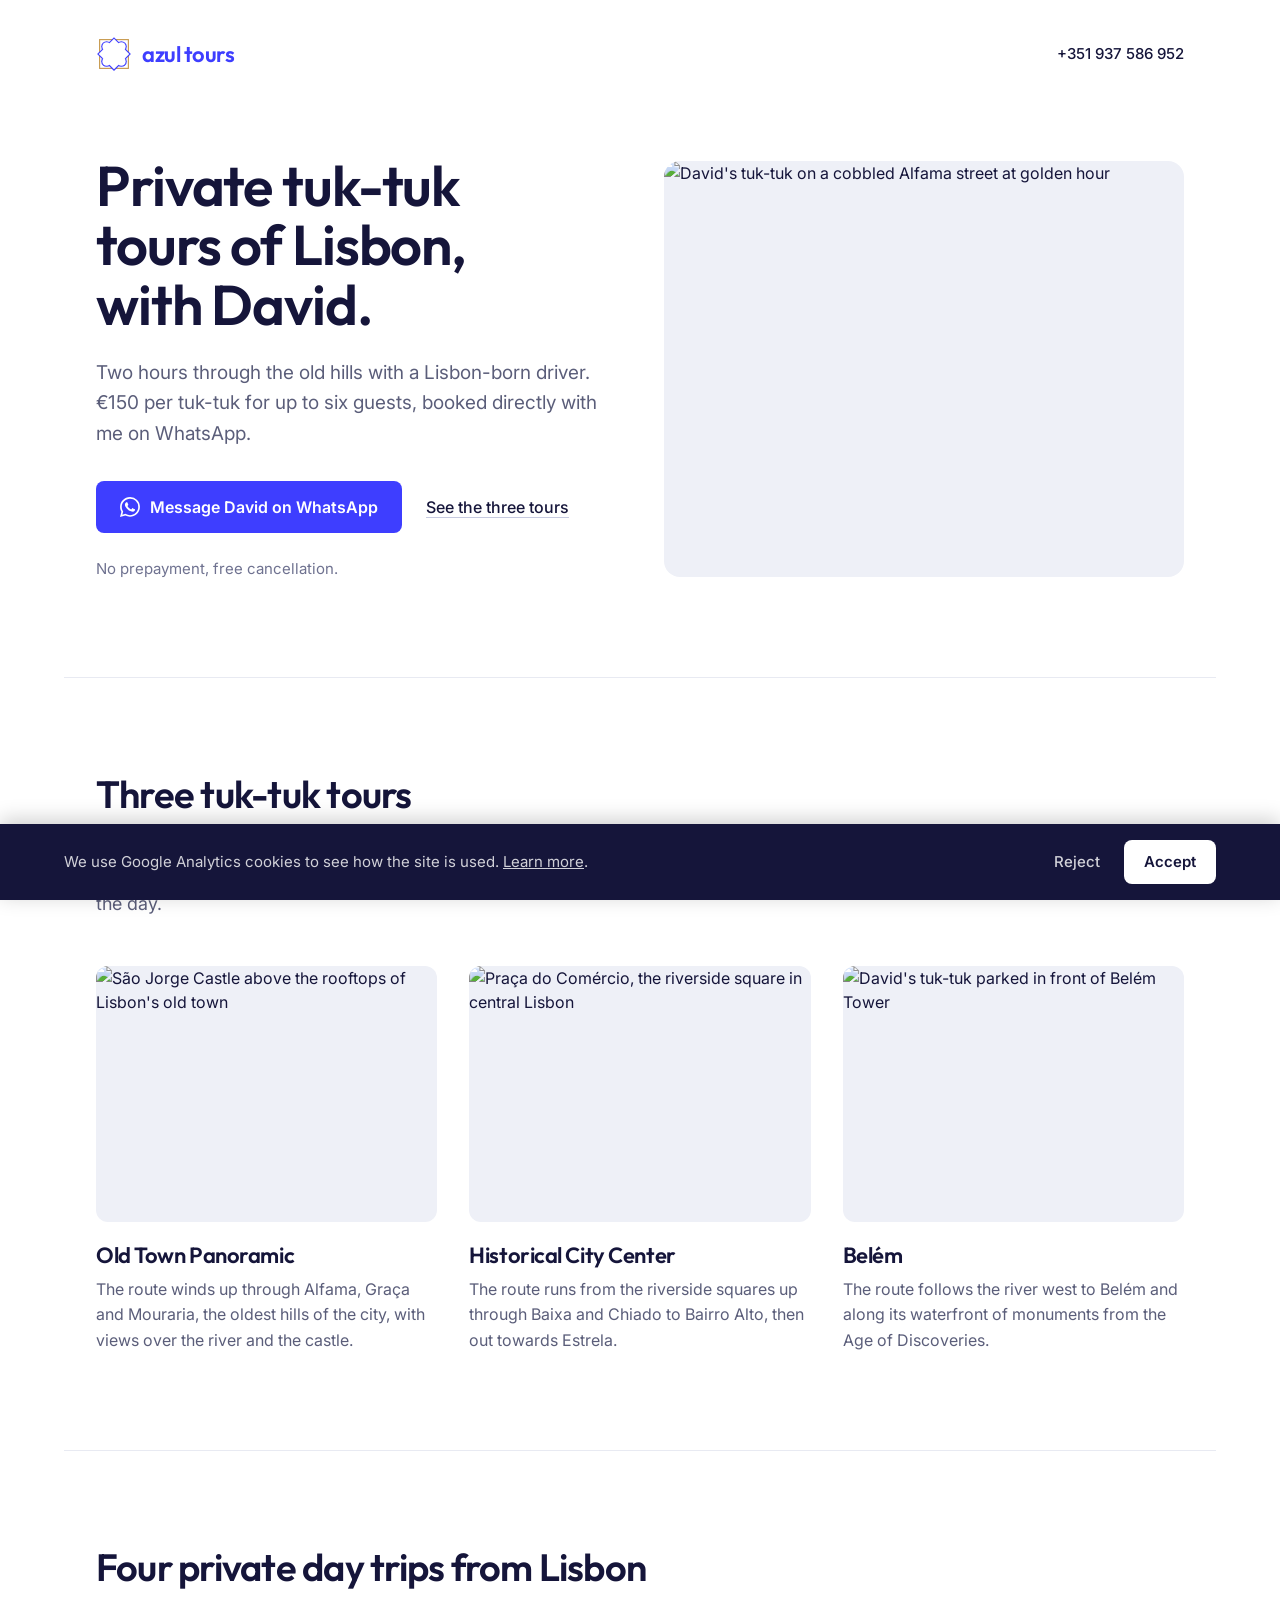
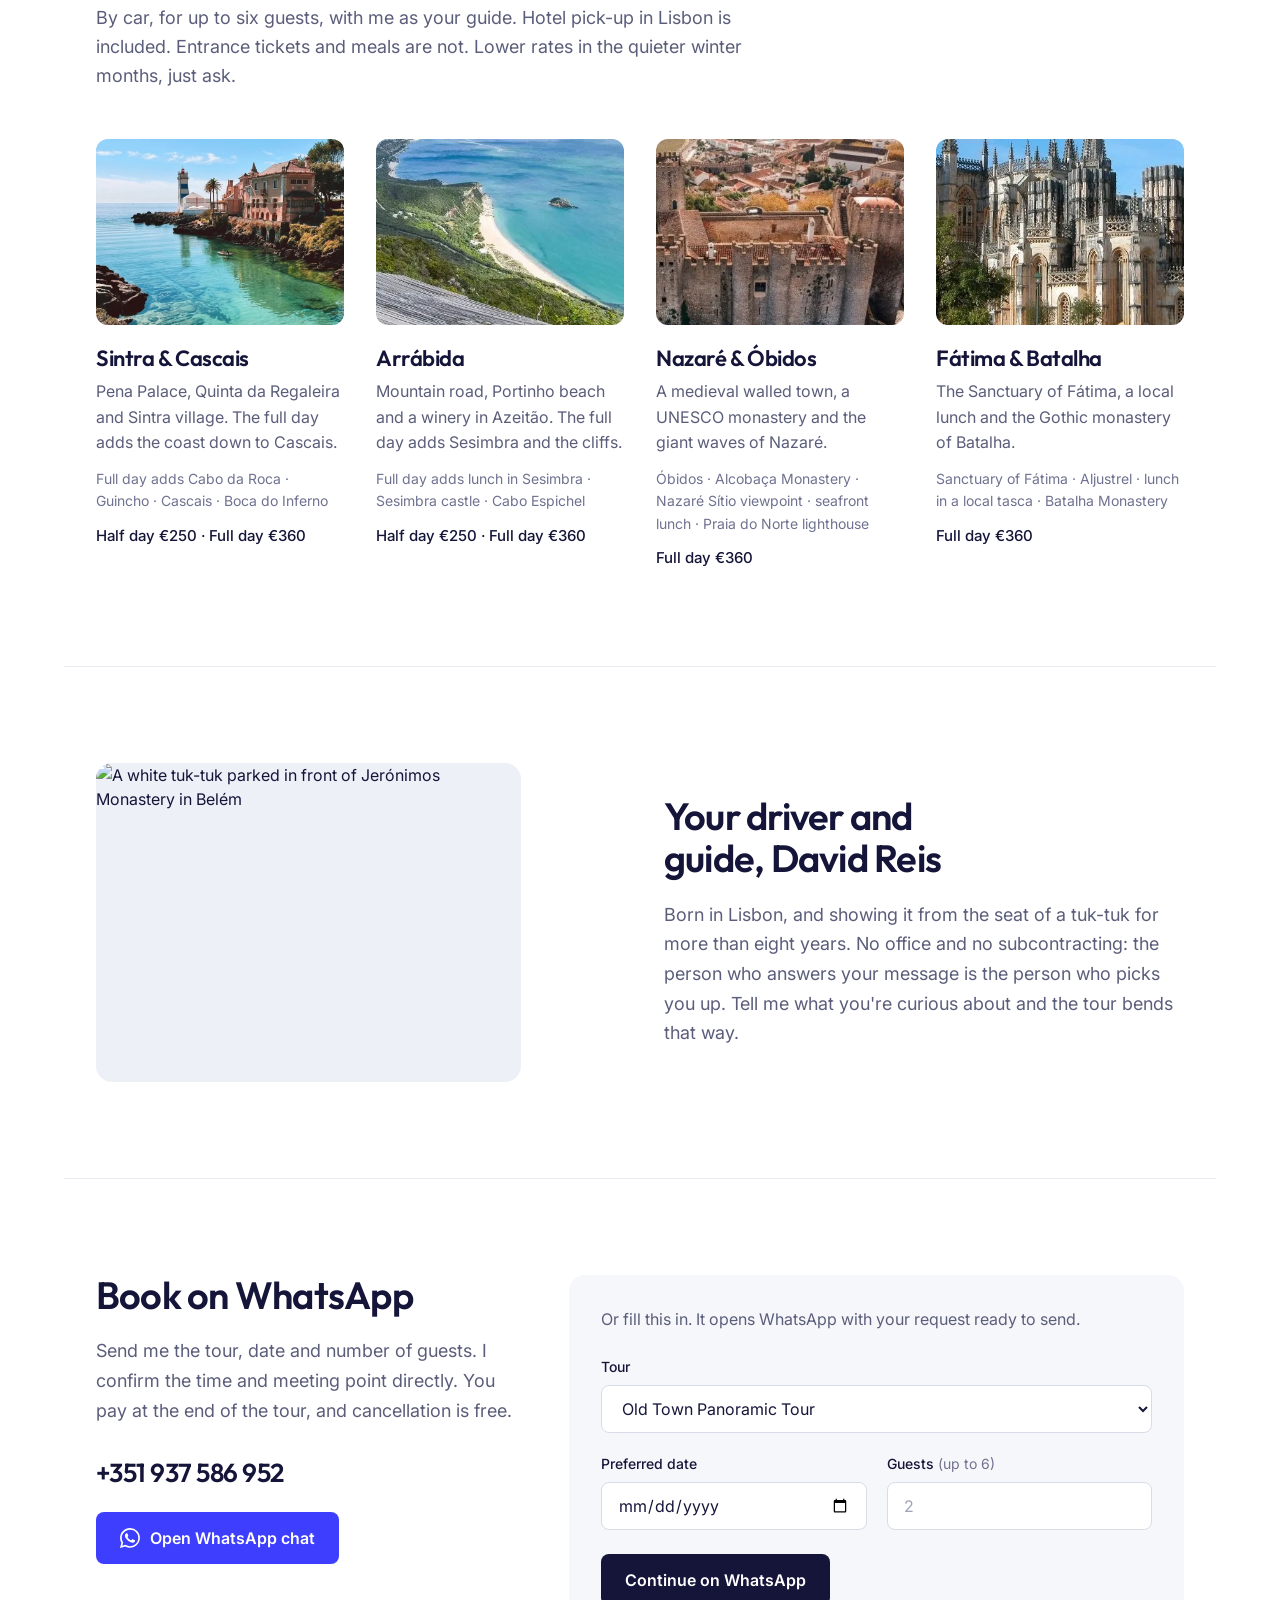
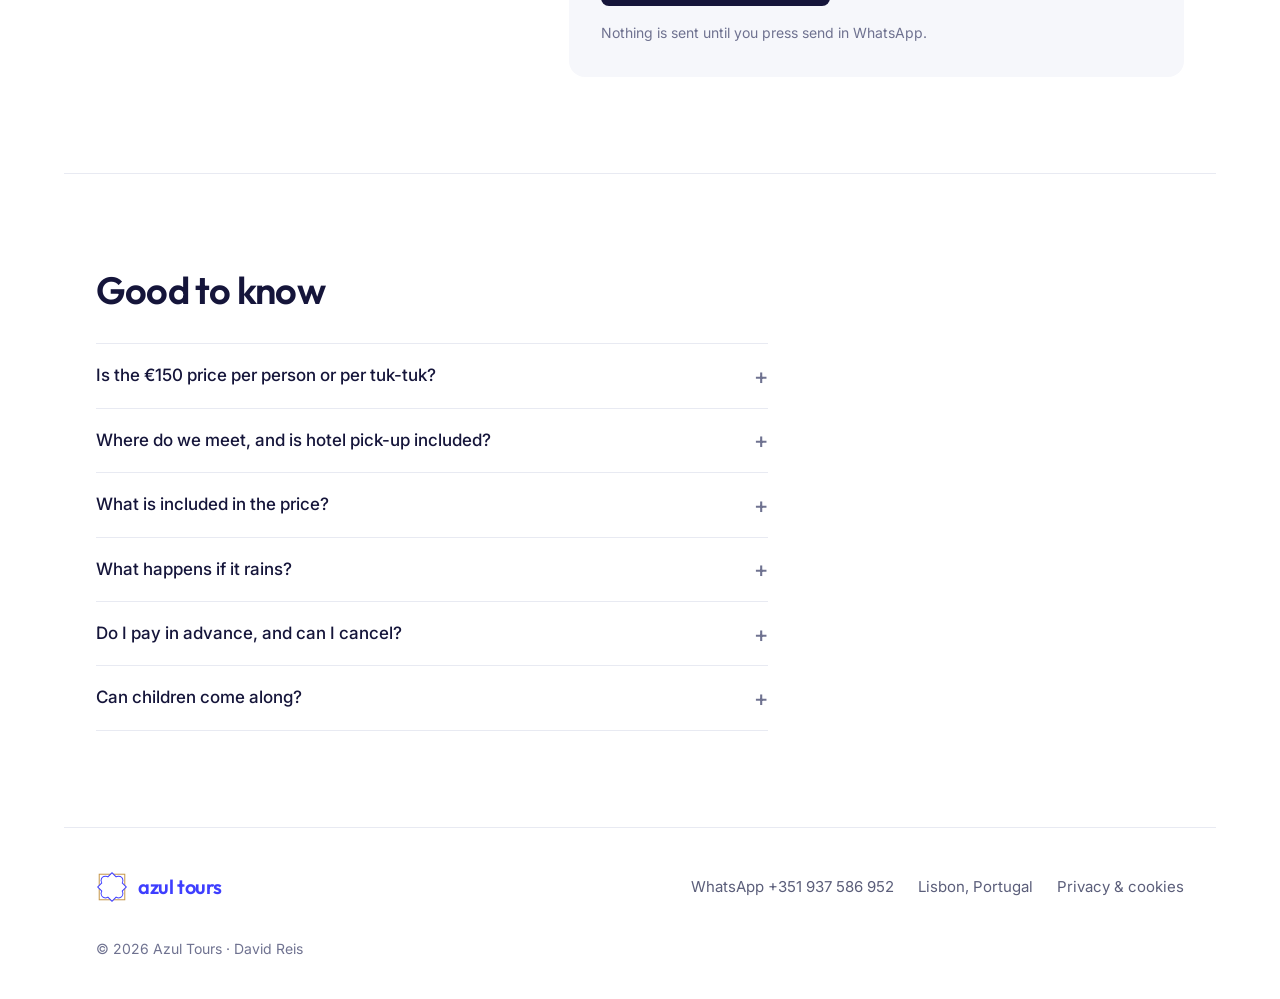
==== commit b0d5ab7e: "Fix mobile first visit: compact cookie banner, icon-only WhatsApp button hidden over the hero On a p" ====
--- a/index.html
+++ b/index.html
@@ -245,6 +245,8 @@
   .wordmark { font-weight: 600; letter-spacing: -0.02em; }
   summary::-webkit-details-marker { display: none; }
   .btn { transition: background-color .15s ease, color .15s ease, border-color .15s ease; }
+  #wa-float { transition: opacity .25s ease, transform .25s ease, background-color .15s ease; }
+  #wa-float.is-hidden { opacity: 0; transform: translateY(12px); pointer-events: none; }
   @media (prefers-reduced-motion: reduce) {
     html { scroll-behavior: auto; }
     * { scroll-behavior: auto !important; transition: none !important; animation: none !important; }
@@ -506,15 +508,15 @@
 </footer>
 
 <!-- FLOATING WHATSAPP -->
-<a id="wa-float" href="https://wa.me/351937586952?text=Hi%20David%2C%20I%27d%20like%20to%20book%20a%20tour." target="_blank" rel="noopener noreferrer" data-ga="whatsapp_click" data-ga-label="floating_widget" aria-label="Chat with David on WhatsApp" class="btn fixed bottom-5 right-5 sm:right-8 z-40 inline-flex items-center gap-2.5 bg-[#25D366] hover:bg-[#1FC15B] text-white rounded-full pl-3.5 pr-5 min-h-[52px] shadow-[0_8px_24px_-8px_rgba(0,0,0,0.35)] focus-visible:outline-2 focus-visible:outline-offset-2 focus-visible:outline-[#3E3EFF]">
+<a id="wa-float" href="https://wa.me/351937586952?text=Hi%20David%2C%20I%27d%20like%20to%20book%20a%20tour." target="_blank" rel="noopener noreferrer" data-ga="whatsapp_click" data-ga-label="floating_widget" aria-label="Chat with David on WhatsApp" class="btn is-hidden fixed bottom-5 right-5 sm:right-8 z-40 inline-flex items-center justify-center gap-2.5 bg-[#25D366] hover:bg-[#1FC15B] text-white rounded-full w-[52px] h-[52px] sm:w-auto sm:h-auto sm:pl-3.5 sm:pr-5 sm:min-h-[52px] shadow-[0_8px_24px_-8px_rgba(0,0,0,0.35)] focus-visible:outline-2 focus-visible:outline-offset-2 focus-visible:outline-[#3E3EFF]">
   <svg aria-hidden="true" width="26" height="26" fill="currentColor"><use href="#ico-wa"/></svg>
-  <span class="text-[15px] font-semibold">WhatsApp</span>
+  <span class="hidden sm:inline text-[15px] font-semibold">WhatsApp</span>
 </a>
 
 <!-- COOKIE CONSENT BANNER -->
-<div id="cookie-banner" class="hidden fixed bottom-0 inset-x-0 z-[100] bg-[#15153A] text-white px-5 sm:px-8 py-4 shadow-[0_-4px_20px_rgba(0,0,0,0.2)]">
-  <div class="max-w-6xl mx-auto flex flex-col sm:flex-row items-start sm:items-center justify-between gap-4">
-    <p class="text-[15px] text-white/80 leading-relaxed">This site uses Google Analytics cookies to understand how visitors use it. <a href="privacy.html" class="underline hover:text-white">Learn more about cookie use</a>.</p>
+<div id="cookie-banner" class="hidden fixed bottom-0 inset-x-0 z-[100] bg-[#15153A] text-white px-5 sm:px-8 py-3 sm:py-4 shadow-[0_-4px_20px_rgba(0,0,0,0.2)]">
+  <div class="max-w-6xl mx-auto flex flex-col sm:flex-row sm:items-center justify-between gap-3 sm:gap-4">
+    <p class="text-[14px] sm:text-[15px] text-white/80 leading-snug sm:leading-relaxed">We use Google Analytics cookies to see how the site is used. <a href="privacy.html" class="underline hover:text-white whitespace-nowrap">Learn more</a>.</p>
     <div class="flex items-center gap-2 shrink-0">
       <button onclick="rejectCookies()" class="btn text-[15px] font-medium text-white/80 hover:text-white px-4 min-h-11 rounded-lg">Reject</button>
       <button onclick="acceptCookies()" class="btn text-[15px] font-semibold bg-white text-[#15153A] hover:bg-[#EEF0F7] rounded-lg px-5 min-h-11">Accept</button>
@@ -558,6 +560,16 @@
     });
   });
 
+  // Floating WhatsApp button: hidden while the hero (which has its own button) is on screen, shown once you scroll past it
+  (function () {
+    const widget = document.getElementById('wa-float');
+    const hero = document.getElementById('top');
+    if (!('IntersectionObserver' in window) || !hero) { widget.classList.remove('is-hidden'); return; }
+    new IntersectionObserver(function (entries) {
+      widget.classList.toggle('is-hidden', entries[0].isIntersecting);
+    }, { threshold: 0 }).observe(hero);
+  })();
+
   // Keep the floating WhatsApp button clear of the cookie banner while it is showing
   function positionWhatsAppWidget() {
     const banner = document.getElementById('cookie-banner');
--- a/styles.css
+++ b/styles.css
@@ -1,2 +1,2 @@
 /*! tailwindcss v4.3.3 | MIT License | https://tailwindcss.com */
-@layer properties{@supports (((-webkit-hyphens:none)) and (not (margin-trim:inline))) or ((-moz-orient:inline) and (not (color:rgb(from red r g b)))){*,:before,:after,::backdrop{--tw-scroll-snap-strictness:proximity;--tw-space-y-reverse:0;--tw-divide-y-reverse:0;--tw-border-style:solid;--tw-leading:initial;--tw-font-weight:initial;--tw-tracking:initial;--tw-shadow:0 0 #0000;--tw-shadow-color:initial;--tw-shadow-alpha:100%;--tw-inset-shadow:0 0 #0000;--tw-inset-shadow-color:initial;--tw-inset-shadow-alpha:100%;--tw-ring-color:initial;--tw-ring-shadow:0 0 #0000;--tw-inset-ring-color:initial;--tw-inset-ring-shadow:0 0 #0000;--tw-ring-inset:initial;--tw-ring-offset-width:0px;--tw-ring-offset-color:#fff;--tw-ring-offset-shadow:0 0 #0000;--tw-backdrop-blur:initial;--tw-backdrop-brightness:initial;--tw-backdrop-contrast:initial;--tw-backdrop-grayscale:initial;--tw-backdrop-hue-rotate:initial;--tw-backdrop-invert:initial;--tw-backdrop-opacity:initial;--tw-backdrop-saturate:initial;--tw-backdrop-sepia:initial;--tw-duration:initial;--tw-outline-style:solid}}}@layer theme{:root,:host{--font-sans:-apple-system, BlinkMacSystemFont, "Segoe UI", Roboto, "Helvetica Neue", "Noto Sans", Arial, sans-serif, "Apple Color Emoji", "Segoe UI Emoji", "Segoe UI Symbol", "Noto Color Emoji";--font-mono:ui-monospace, SFMono-Regular, Menlo, Monaco, Consolas, "Liberation Mono", "Courier New", monospace;--color-black:#000;--color-white:#fff;--spacing:.25rem;--container-lg:32rem;--container-2xl:42rem;--container-3xl:48rem;--container-6xl:72rem;--container-7xl:80rem;--text-xl:1.25rem;--text-xl--line-height:calc(1.75 / 1.25);--text-3xl:1.875rem;--text-3xl--line-height:calc(2.25 / 1.875);--text-4xl:2.25rem;--text-4xl--line-height:calc(2.5 / 2.25);--font-weight-normal:400;--font-weight-medium:500;--font-weight-semibold:600;--font-weight-bold:700;--tracking-tight:-.025em;--tracking-widest:.1em;--leading-tight:1.25;--leading-snug:1.375;--leading-relaxed:1.625;--radius-lg:.5rem;--radius-xl:.75rem;--radius-2xl:1rem;--default-transition-duration:.15s;--default-transition-timing-function:cubic-bezier(.4, 0, .2, 1);--default-font-family:var(--font-sans);--default-mono-font-family:var(--font-mono)}}@layer base{*,:after,:before,::backdrop{box-sizing:border-box;border:0 solid;margin:0;padding:0}::file-selector-button{box-sizing:border-box;border:0 solid;margin:0;padding:0}html,:host{-webkit-text-size-adjust:100%;tab-size:4;line-height:1.5;font-family:var(--default-font-family,-apple-system, BlinkMacSystemFont, "Segoe UI", Roboto, "Helvetica Neue", "Noto Sans", Arial, sans-serif, "Apple Color Emoji", "Segoe UI Emoji", "Segoe UI Symbol", "Noto Color Emoji");font-feature-settings:var(--default-font-feature-settings,normal);font-variation-settings:var(--default-font-variation-settings,normal);-webkit-tap-highlight-color:transparent}hr{height:0;color:inherit;border-top-width:1px}abbr:where([title]){-webkit-text-decoration:underline dotted;text-decoration:underline dotted}h1,h2,h3,h4,h5,h6{font-size:inherit;font-weight:inherit}a{color:inherit;-webkit-text-decoration:inherit;-webkit-text-decoration:inherit;-webkit-text-decoration:inherit;text-decoration:inherit}b,strong{font-weight:bolder}code,kbd,samp,pre{font-family:var(--default-mono-font-family,ui-monospace, SFMono-Regular, Menlo, Monaco, Consolas, "Liberation Mono", "Courier New", monospace);font-feature-settings:var(--default-mono-font-feature-settings,normal);font-variation-settings:var(--default-mono-font-variation-settings,normal);font-size:1em}small{font-size:80%}sub,sup{vertical-align:baseline;font-size:75%;line-height:0;position:relative}sub{bottom:-.25em}sup{top:-.5em}table{text-indent:0;border-color:inherit;border-collapse:collapse}:-moz-focusring:where(:not(iframe)){outline:auto}progress{vertical-align:baseline}summary{display:list-item}ol,ul,menu{list-style:none}img,svg,video,canvas,audio,iframe,embed,object{vertical-align:middle;display:block}img,video{max-width:100%;height:auto}button,input,select,optgroup,textarea{font:inherit;font-feature-settings:inherit;font-variation-settings:inherit;letter-spacing:inherit;color:inherit;opacity:1;background-color:#0000;border-radius:0}::file-selector-button{font:inherit;font-feature-settings:inherit;font-variation-settings:inherit;letter-spacing:inherit;color:inherit;opacity:1;background-color:#0000;border-radius:0}:where(select:is([multiple],[size])) optgroup{font-weight:bolder}:where(select:is([multiple],[size])) optgroup option{padding-inline-start:20px}::file-selector-button{margin-inline-end:4px}::placeholder{opacity:1}@supports (not ((-webkit-appearance:-apple-pay-button))) or (contain-intrinsic-size:1px){::placeholder{color:currentColor}@supports (color:color-mix(in lab, red, red)){::placeholder{color:color-mix(in oklab, currentcolor 50%, transparent)}}}textarea{resize:vertical}::-webkit-search-decoration{-webkit-appearance:none}::-webkit-date-and-time-value{min-height:1lh;text-align:inherit}::-webkit-datetime-edit{display:inline-flex}::-webkit-datetime-edit-fields-wrapper{padding:0}::-webkit-datetime-edit{padding-block:0}::-webkit-datetime-edit-year-field{padding-block:0}::-webkit-datetime-edit-month-field{padding-block:0}::-webkit-datetime-edit-day-field{padding-block:0}::-webkit-datetime-edit-hour-field{padding-block:0}::-webkit-datetime-edit-minute-field{padding-block:0}::-webkit-datetime-edit-second-field{padding-block:0}::-webkit-datetime-edit-millisecond-field{padding-block:0}::-webkit-datetime-edit-meridiem-field{padding-block:0}::-webkit-calendar-picker-indicator{line-height:1}:-moz-ui-invalid{box-shadow:none}button,input:where([type=button],[type=reset],[type=submit]){appearance:button}::file-selector-button{appearance:button}::-webkit-inner-spin-button{height:auto}::-webkit-outer-spin-button{height:auto}[hidden]:where(:not([hidden=until-found])){display:none!important}}@layer components;@layer utilities{.visible{visibility:visible}.sr-only{clip-path:inset(50%);white-space:nowrap;border-width:0;width:1px;height:1px;margin:-1px;padding:0;position:absolute;overflow:hidden}.absolute{position:absolute}.fixed{position:fixed}.relative{position:relative}.static{position:static}.sticky{position:sticky}.inset-0{inset:0}.inset-x-0{inset-inline:0}.top-0{top:0}.right-5{right:calc(var(--spacing) * 5)}.bottom-0{bottom:0}.bottom-5{bottom:calc(var(--spacing) * 5)}.z-40{z-index:40}.z-50{z-index:50}.z-\[100\]{z-index:100}.-mx-5{margin-inline:calc(var(--spacing) * -5)}.mx-auto{margin-inline:auto}.mt-2{margin-top:calc(var(--spacing) * 2)}.mt-3{margin-top:calc(var(--spacing) * 3)}.mt-4{margin-top:calc(var(--spacing) * 4)}.mt-5{margin-top:calc(var(--spacing) * 5)}.mt-6{margin-top:calc(var(--spacing) * 6)}.mt-7{margin-top:calc(var(--spacing) * 7)}.mt-8{margin-top:calc(var(--spacing) * 8)}.mt-10{margin-top:calc(var(--spacing) * 10)}.mb-2{margin-bottom:calc(var(--spacing) * 2)}.mb-3{margin-bottom:calc(var(--spacing) * 3)}.mb-10{margin-bottom:calc(var(--spacing) * 10)}.block{display:block}.flex{display:flex}.grid{display:grid}.hidden{display:none}.inline{display:inline}.inline-block{display:inline-block}.inline-flex{display:inline-flex}.table{display:table}.aspect-\[4\/3\]{aspect-ratio:4/3}.h-8{height:calc(var(--spacing) * 8)}.h-9{height:calc(var(--spacing) * 9)}.h-10{height:calc(var(--spacing) * 10)}.h-full{height:100%}.min-h-11{min-height:calc(var(--spacing) * 11)}.min-h-12{min-height:calc(var(--spacing) * 12)}.min-h-\[52px\]{min-height:52px}.w-8{width:calc(var(--spacing) * 8)}.w-9{width:calc(var(--spacing) * 9)}.w-10{width:calc(var(--spacing) * 10)}.w-\[80\%\]{width:80%}.w-full{width:100%}.max-w-2xl{max-width:var(--container-2xl)}.max-w-3xl{max-width:var(--container-3xl)}.max-w-6xl{max-width:var(--container-6xl)}.max-w-7xl{max-width:var(--container-7xl)}.max-w-lg{max-width:var(--container-lg)}.shrink-0{flex-shrink:0}.cursor-pointer{cursor:pointer}.resize{resize:both}.snap-x{scroll-snap-type:x var(--tw-scroll-snap-strictness)}.snap-mandatory{--tw-scroll-snap-strictness:mandatory}.snap-start{scroll-snap-align:start}.scroll-px-5{scroll-padding-inline:calc(var(--spacing) * 5)}.\[scrollbar-width\:none\]{scrollbar-width:none}.list-none{list-style-type:none}.grid-cols-1{grid-template-columns:repeat(1,minmax(0,1fr))}.flex-col{flex-direction:column}.flex-wrap{flex-wrap:wrap}.items-center{align-items:center}.items-start{align-items:flex-start}.justify-between{justify-content:space-between}.justify-center{justify-content:center}.gap-2{gap:calc(var(--spacing) * 2)}.gap-2\.5{gap:calc(var(--spacing) * 2.5)}.gap-4{gap:calc(var(--spacing) * 4)}.gap-5{gap:calc(var(--spacing) * 5)}.gap-6{gap:calc(var(--spacing) * 6)}.gap-10{gap:calc(var(--spacing) * 10)}:where(.space-y-8>:not(:last-child)){--tw-space-y-reverse:0;margin-block-start:calc(calc(var(--spacing) * 8) * var(--tw-space-y-reverse));margin-block-end:calc(calc(var(--spacing) * 8) * calc(1 - var(--tw-space-y-reverse)))}.gap-x-6{column-gap:calc(var(--spacing) * 6)}.gap-y-2{row-gap:calc(var(--spacing) * 2)}:where(.divide-y>:not(:last-child)){--tw-divide-y-reverse:0;border-bottom-style:var(--tw-border-style);border-top-style:var(--tw-border-style);border-top-width:calc(1px * var(--tw-divide-y-reverse));border-bottom-width:calc(1px * calc(1 - var(--tw-divide-y-reverse)))}:where(.divide-\[\#E8EAF2\]>:not(:last-child)){border-color:#e8eaf2}.overflow-hidden{overflow:hidden}.overflow-x-auto{overflow-x:auto}.scroll-smooth{scroll-behavior:smooth}.rounded{border-radius:.25rem}.rounded-2xl{border-radius:var(--radius-2xl)}.rounded-full{border-radius:3.40282e38px}.rounded-lg{border-radius:var(--radius-lg)}.rounded-xl{border-radius:var(--radius-xl)}.border{border-style:var(--tw-border-style);border-width:1px}.border-t{border-top-style:var(--tw-border-style);border-top-width:1px}.border-b{border-bottom-style:var(--tw-border-style);border-bottom-width:1px}.border-\[\#D9DCE8\]{border-color:#d9dce8}.border-\[\#E8EAF2\]{border-color:#e8eaf2}.border-black\/5{border-color:#0000000d}@supports (color:color-mix(in lab, red, red)){.border-black\/5{border-color:color-mix(in oklab, var(--color-black) 5%, transparent)}}.bg-\[\#3E3EFF\]{background-color:#3e3eff}.bg-\[\#25D366\]{background-color:#25d366}.bg-\[\#15153A\]{background-color:#15153a}.bg-\[\#EEF0F7\]{background-color:#eef0f7}.bg-\[\#F6F7FB\]{background-color:#f6f7fb}.bg-\[\#F6F7FC\]{background-color:#f6f7fc}.bg-\[\#F6F7FC\]\/90{background-color:oklab(97.6796% .000838906 -.00667256/.9)}.bg-black\/5{background-color:#0000000d}@supports (color:color-mix(in lab, red, red)){.bg-black\/5{background-color:color-mix(in oklab, var(--color-black) 5%, transparent)}}.bg-white{background-color:var(--color-white)}.object-cover{object-fit:cover}.p-6{padding:calc(var(--spacing) * 6)}.px-1\.5{padding-inline:calc(var(--spacing) * 1.5)}.px-4{padding-inline:calc(var(--spacing) * 4)}.px-5{padding-inline:calc(var(--spacing) * 5)}.px-6{padding-inline:calc(var(--spacing) * 6)}.py-0\.5{padding-block:calc(var(--spacing) * .5)}.py-2{padding-block:calc(var(--spacing) * 2)}.py-4{padding-block:calc(var(--spacing) * 4)}.py-5{padding-block:calc(var(--spacing) * 5)}.py-14{padding-block:calc(var(--spacing) * 14)}.py-16{padding-block:calc(var(--spacing) * 16)}.pt-6{padding-top:calc(var(--spacing) * 6)}.pt-10{padding-top:calc(var(--spacing) * 10)}.pt-12{padding-top:calc(var(--spacing) * 12)}.pr-5{padding-right:calc(var(--spacing) * 5)}.pb-2{padding-bottom:calc(var(--spacing) * 2)}.pb-5{padding-bottom:calc(var(--spacing) * 5)}.pb-8{padding-bottom:calc(var(--spacing) * 8)}.pb-10{padding-bottom:calc(var(--spacing) * 10)}.pb-16{padding-bottom:calc(var(--spacing) * 16)}.pl-3\.5{padding-left:calc(var(--spacing) * 3.5)}.text-3xl{font-size:var(--text-3xl);line-height:var(--tw-leading,var(--text-3xl--line-height))}.text-xl{font-size:var(--text-xl);line-height:var(--tw-leading,var(--text-xl--line-height))}.text-\[12px\]{font-size:12px}.text-\[13px\]{font-size:13px}.text-\[14px\]{font-size:14px}.text-\[15px\]{font-size:15px}.text-\[16px\]{font-size:16px}.text-\[17px\]{font-size:17px}.text-\[18px\]{font-size:18px}.text-\[20px\]{font-size:20px}.text-\[22px\]{font-size:22px}.text-\[26px\]{font-size:26px}.text-\[32px\]{font-size:32px}.text-\[38px\]{font-size:38px}.leading-\[1\.1\]{--tw-leading:1.1;line-height:1.1}.leading-\[1\.2\]{--tw-leading:1.2;line-height:1.2}.leading-\[1\.06\]{--tw-leading:1.06;line-height:1.06}.leading-\[1\.6\]{--tw-leading:1.6;line-height:1.6}.leading-\[1\.65\]{--tw-leading:1.65;line-height:1.65}.leading-none{--tw-leading:1;line-height:1}.leading-relaxed{--tw-leading:var(--leading-relaxed);line-height:var(--leading-relaxed)}.leading-snug{--tw-leading:var(--leading-snug);line-height:var(--leading-snug)}.leading-tight{--tw-leading:var(--leading-tight);line-height:var(--leading-tight)}.font-bold{--tw-font-weight:var(--font-weight-bold);font-weight:var(--font-weight-bold)}.font-medium{--tw-font-weight:var(--font-weight-medium);font-weight:var(--font-weight-medium)}.font-normal{--tw-font-weight:var(--font-weight-normal);font-weight:var(--font-weight-normal)}.font-semibold{--tw-font-weight:var(--font-weight-semibold);font-weight:var(--font-weight-semibold)}.tracking-tight{--tw-tracking:var(--tracking-tight);letter-spacing:var(--tracking-tight)}.tracking-widest{--tw-tracking:var(--tracking-widest);letter-spacing:var(--tracking-widest)}.text-wrap{text-wrap:wrap}.whitespace-nowrap{white-space:nowrap}.text-\[\#3E3EFF\]{color:#3e3eff}.text-\[\#5B5E7A\]{color:#5b5e7a}.text-\[\#6F7290\]{color:#6f7290}.text-\[\#15153A\]{color:#15153a}.text-\[\#15153A\]\/75{color:oklab(22.0746% .0109523 -.0688952/.75)}.text-\[\#15153A\]\/80{color:oklab(22.0746% .0109523 -.0688952/.8)}.text-white{color:var(--color-white)}.text-white\/50{color:#ffffff80}@supports (color:color-mix(in lab, red, red)){.text-white\/50{color:color-mix(in oklab, var(--color-white) 50%, transparent)}}.text-white\/80{color:#fffc}@supports (color:color-mix(in lab, red, red)){.text-white\/80{color:color-mix(in oklab, var(--color-white) 80%, transparent)}}.uppercase{text-transform:uppercase}.underline{text-decoration-line:underline}.decoration-\[\#C6CAE0\]{text-decoration-color:#c6cae0}.underline-offset-4{text-underline-offset:4px}.antialiased{-webkit-font-smoothing:antialiased;-moz-osx-font-smoothing:grayscale}.shadow-\[0_-4px_20px_rgba\(0\,0\,0\,0\.2\)\]{--tw-shadow:0 -4px 20px var(--tw-shadow-color,#0003);box-shadow:var(--tw-inset-shadow), var(--tw-inset-ring-shadow), var(--tw-ring-offset-shadow), var(--tw-ring-shadow), var(--tw-shadow)}.shadow-\[0_8px_24px_-8px_rgba\(0\,0\,0\,0\.35\)\]{--tw-shadow:0 8px 24px -8px var(--tw-shadow-color,#00000059);box-shadow:var(--tw-inset-shadow), var(--tw-inset-ring-shadow), var(--tw-ring-offset-shadow), var(--tw-ring-shadow), var(--tw-shadow)}.backdrop-blur{--tw-backdrop-blur:blur(8px);-webkit-backdrop-filter:var(--tw-backdrop-blur,) var(--tw-backdrop-brightness,) var(--tw-backdrop-contrast,) var(--tw-backdrop-grayscale,) var(--tw-backdrop-hue-rotate,) var(--tw-backdrop-invert,) var(--tw-backdrop-opacity,) var(--tw-backdrop-saturate,) var(--tw-backdrop-sepia,);backdrop-filter:var(--tw-backdrop-blur,) var(--tw-backdrop-brightness,) var(--tw-backdrop-contrast,) var(--tw-backdrop-grayscale,) var(--tw-backdrop-hue-rotate,) var(--tw-backdrop-invert,) var(--tw-backdrop-opacity,) var(--tw-backdrop-saturate,) var(--tw-backdrop-sepia,)}.backdrop-filter{-webkit-backdrop-filter:var(--tw-backdrop-blur,) var(--tw-backdrop-brightness,) var(--tw-backdrop-contrast,) var(--tw-backdrop-grayscale,) var(--tw-backdrop-hue-rotate,) var(--tw-backdrop-invert,) var(--tw-backdrop-opacity,) var(--tw-backdrop-saturate,) var(--tw-backdrop-sepia,);backdrop-filter:var(--tw-backdrop-blur,) var(--tw-backdrop-brightness,) var(--tw-backdrop-contrast,) var(--tw-backdrop-grayscale,) var(--tw-backdrop-hue-rotate,) var(--tw-backdrop-invert,) var(--tw-backdrop-opacity,) var(--tw-backdrop-saturate,) var(--tw-backdrop-sepia,)}.transition{transition-property:color,background-color,border-color,outline-color,text-decoration-color,fill,stroke,--tw-gradient-from,--tw-gradient-via,--tw-gradient-to,opacity,box-shadow,transform,translate,scale,rotate,filter,-webkit-backdrop-filter,backdrop-filter,display,content-visibility,overlay,pointer-events;transition-timing-function:var(--tw-ease,var(--default-transition-timing-function));transition-duration:var(--tw-duration,var(--default-transition-duration))}.transition-colors{transition-property:color,background-color,border-color,outline-color,text-decoration-color,fill,stroke,--tw-gradient-from,--tw-gradient-via,--tw-gradient-to;transition-timing-function:var(--tw-ease,var(--default-transition-timing-function));transition-duration:var(--tw-duration,var(--default-transition-duration))}.transition-transform{transition-property:transform,translate,scale,rotate;transition-timing-function:var(--tw-ease,var(--default-transition-timing-function));transition-duration:var(--tw-duration,var(--default-transition-duration))}.duration-200{--tw-duration:.2s;transition-duration:.2s}.outline-none{--tw-outline-style:none;outline-style:none}.group-open\:rotate-45:is(:where(.group):is([open],:popover-open,:open) *){rotate:45deg}.placeholder\:text-\[\#A0A3BA\]::placeholder{color:#a0a3ba}@media (hover:hover){.hover\:bg-\[\#1FC15B\]:hover{background-color:#1fc15b}.hover\:bg-\[\#2F2FE0\]:hover{background-color:#2f2fe0}.hover\:bg-\[\#3E3EFF\]:hover{background-color:#3e3eff}.hover\:bg-\[\#EEF0F7\]:hover{background-color:#eef0f7}.hover\:text-\[\#3E3EFF\]:hover{color:#3e3eff}.hover\:text-\[\#15153A\]:hover{color:#15153a}.hover\:text-white:hover{color:var(--color-white)}.hover\:text-white\/80:hover{color:#fffc}@supports (color:color-mix(in lab, red, red)){.hover\:text-white\/80:hover{color:color-mix(in oklab, var(--color-white) 80%, transparent)}}.hover\:no-underline:hover{text-decoration-line:none}.hover\:underline:hover{text-decoration-line:underline}.hover\:decoration-\[\#15153A\]:hover{text-decoration-color:#15153a}}.focus\:not-sr-only:focus{clip-path:none;white-space:normal;width:auto;height:auto;margin:0;padding:0;position:static;overflow:visible}.focus\:fixed:focus{position:fixed}.focus\:top-3:focus{top:calc(var(--spacing) * 3)}.focus\:left-3:focus{left:calc(var(--spacing) * 3)}.focus\:z-\[110\]:focus{z-index:110}.focus\:rounded-lg:focus{border-radius:var(--radius-lg)}.focus\:border-\[\#3E3EFF\]:focus{border-color:#3e3eff}.focus\:bg-\[\#3E3EFF\]:focus{background-color:#3e3eff}.focus\:px-4:focus{padding-inline:calc(var(--spacing) * 4)}.focus\:py-3:focus{padding-block:calc(var(--spacing) * 3)}.focus\:text-\[15px\]:focus{font-size:15px}.focus\:font-semibold:focus{--tw-font-weight:var(--font-weight-semibold);font-weight:var(--font-weight-semibold)}.focus\:text-white:focus{color:var(--color-white)}.focus\:ring-1:focus{--tw-ring-shadow:var(--tw-ring-inset,) 0 0 0 calc(1px + var(--tw-ring-offset-width)) var(--tw-ring-color,currentcolor);box-shadow:var(--tw-inset-shadow), var(--tw-inset-ring-shadow), var(--tw-ring-offset-shadow), var(--tw-ring-shadow), var(--tw-shadow)}.focus\:ring-\[\#3E3EFF\]:focus{--tw-ring-color:#3e3eff}.focus\:outline-none:focus{--tw-outline-style:none;outline-style:none}.focus-visible\:outline-2:focus-visible{outline-style:var(--tw-outline-style);outline-width:2px}.focus-visible\:outline-offset-2:focus-visible{outline-offset:2px}.focus-visible\:outline-\[\#3E3EFF\]:focus-visible{outline-color:#3e3eff}@media (min-width:40rem){.sm\:right-8{right:calc(var(--spacing) * 8)}.sm\:col-span-2{grid-column:span 2/span 2}.sm\:-mx-8{margin-inline:calc(var(--spacing) * -8)}.sm\:inline-flex{display:inline-flex}.sm\:w-\[340px\]{width:340px}.sm\:w-auto{width:auto}.sm\:scroll-px-8{scroll-padding-inline:calc(var(--spacing) * 8)}.sm\:grid-cols-2{grid-template-columns:repeat(2,minmax(0,1fr))}.sm\:flex-row{flex-direction:row}.sm\:items-center{align-items:center}.sm\:justify-between{justify-content:space-between}.sm\:justify-start{justify-content:flex-start}.sm\:gap-6{gap:calc(var(--spacing) * 6)}.sm\:p-8{padding:calc(var(--spacing) * 8)}.sm\:px-8{padding-inline:calc(var(--spacing) * 8)}.sm\:text-\[18px\]{font-size:18px}.sm\:text-\[19px\]{font-size:19px}.sm\:text-\[38px\]{font-size:38px}.sm\:text-\[48px\]{font-size:48px}}@media (min-width:48rem){.md\:col-span-5{grid-column:span 5/span 5}.md\:col-span-7{grid-column:span 7/span 7}.md\:mx-0{margin-inline:0}.md\:mt-12{margin-top:calc(var(--spacing) * 12)}.md\:grid{display:grid}.md\:aspect-\[4\/5\]{aspect-ratio:4/5}.md\:w-auto{width:auto}.md\:grid-cols-2{grid-template-columns:repeat(2,minmax(0,1fr))}.md\:grid-cols-3{grid-template-columns:repeat(3,minmax(0,1fr))}.md\:grid-cols-12{grid-template-columns:repeat(12,minmax(0,1fr))}.md\:gap-8{gap:calc(var(--spacing) * 8)}.md\:gap-12{gap:calc(var(--spacing) * 12)}.md\:overflow-visible{overflow:visible}.md\:px-0{padding-inline:0}.md\:py-20{padding-block:calc(var(--spacing) * 20)}.md\:py-24{padding-block:calc(var(--spacing) * 24)}.md\:pt-8{padding-top:calc(var(--spacing) * 8)}.md\:pt-20{padding-top:calc(var(--spacing) * 20)}.md\:pb-0{padding-bottom:0}.md\:pb-24{padding-bottom:calc(var(--spacing) * 24)}.md\:text-4xl{font-size:var(--text-4xl);line-height:var(--tw-leading,var(--text-4xl--line-height))}}@media (min-width:64rem){.lg\:col-span-5{grid-column:span 5/span 5}.lg\:col-span-6{grid-column:span 6/span 6}.lg\:col-span-7{grid-column:span 7/span 7}.lg\:col-start-7{grid-column-start:7}.lg\:aspect-\[5\/4\]{aspect-ratio:5/4}.lg\:grid-cols-4{grid-template-columns:repeat(4,minmax(0,1fr))}.lg\:grid-cols-12{grid-template-columns:repeat(12,minmax(0,1fr))}.lg\:gap-12{gap:calc(var(--spacing) * 12)}.lg\:text-\[56px\]{font-size:56px}}.\[\&\:\:-webkit-scrollbar\]\:hidden::-webkit-scrollbar{display:none}}@property --tw-scroll-snap-strictness{syntax:"*";inherits:false;initial-value:proximity}@property --tw-space-y-reverse{syntax:"*";inherits:false;initial-value:0}@property --tw-divide-y-reverse{syntax:"*";inherits:false;initial-value:0}@property --tw-border-style{syntax:"*";inherits:false;initial-value:solid}@property --tw-leading{syntax:"*";inherits:false}@property --tw-font-weight{syntax:"*";inherits:false}@property --tw-tracking{syntax:"*";inherits:false}@property --tw-shadow{syntax:"*";inherits:false;initial-value:0 0 #0000}@property --tw-shadow-color{syntax:"*";inherits:false}@property --tw-shadow-alpha{syntax:"<percentage>";inherits:false;initial-value:100%}@property --tw-inset-shadow{syntax:"*";inherits:false;initial-value:0 0 #0000}@property --tw-inset-shadow-color{syntax:"*";inherits:false}@property --tw-inset-shadow-alpha{syntax:"<percentage>";inherits:false;initial-value:100%}@property --tw-ring-color{syntax:"*";inherits:false}@property --tw-ring-shadow{syntax:"*";inherits:false;initial-value:0 0 #0000}@property --tw-inset-ring-color{syntax:"*";inherits:false}@property --tw-inset-ring-shadow{syntax:"*";inherits:false;initial-value:0 0 #0000}@property --tw-ring-inset{syntax:"*";inherits:false}@property --tw-ring-offset-width{syntax:"<length>";inherits:false;initial-value:0}@property --tw-ring-offset-color{syntax:"*";inherits:false;initial-value:#fff}@property --tw-ring-offset-shadow{syntax:"*";inherits:false;initial-value:0 0 #0000}@property --tw-backdrop-blur{syntax:"*";inherits:false}@property --tw-backdrop-brightness{syntax:"*";inherits:false}@property --tw-backdrop-contrast{syntax:"*";inherits:false}@property --tw-backdrop-grayscale{syntax:"*";inherits:false}@property --tw-backdrop-hue-rotate{syntax:"*";inherits:false}@property --tw-backdrop-invert{syntax:"*";inherits:false}@property --tw-backdrop-opacity{syntax:"*";inherits:false}@property --tw-backdrop-saturate{syntax:"*";inherits:false}@property --tw-backdrop-sepia{syntax:"*";inherits:false}@property --tw-duration{syntax:"*";inherits:false}@property --tw-outline-style{syntax:"*";inherits:false;initial-value:solid}+@layer properties{@supports (((-webkit-hyphens:none)) and (not (margin-trim:inline))) or ((-moz-orient:inline) and (not (color:rgb(from red r g b)))){*,:before,:after,::backdrop{--tw-rotate-x:initial;--tw-rotate-y:initial;--tw-rotate-z:initial;--tw-skew-x:initial;--tw-skew-y:initial;--tw-scroll-snap-strictness:proximity;--tw-space-y-reverse:0;--tw-divide-y-reverse:0;--tw-border-style:solid;--tw-leading:initial;--tw-font-weight:initial;--tw-tracking:initial;--tw-shadow:0 0 #0000;--tw-shadow-color:initial;--tw-shadow-alpha:100%;--tw-inset-shadow:0 0 #0000;--tw-inset-shadow-color:initial;--tw-inset-shadow-alpha:100%;--tw-ring-color:initial;--tw-ring-shadow:0 0 #0000;--tw-inset-ring-color:initial;--tw-inset-ring-shadow:0 0 #0000;--tw-ring-inset:initial;--tw-ring-offset-width:0px;--tw-ring-offset-color:#fff;--tw-ring-offset-shadow:0 0 #0000;--tw-backdrop-blur:initial;--tw-backdrop-brightness:initial;--tw-backdrop-contrast:initial;--tw-backdrop-grayscale:initial;--tw-backdrop-hue-rotate:initial;--tw-backdrop-invert:initial;--tw-backdrop-opacity:initial;--tw-backdrop-saturate:initial;--tw-backdrop-sepia:initial;--tw-duration:initial;--tw-outline-style:solid}}}@layer theme{:root,:host{--font-sans:-apple-system, BlinkMacSystemFont, "Segoe UI", Roboto, "Helvetica Neue", "Noto Sans", Arial, sans-serif, "Apple Color Emoji", "Segoe UI Emoji", "Segoe UI Symbol", "Noto Color Emoji";--font-mono:ui-monospace, SFMono-Regular, Menlo, Monaco, Consolas, "Liberation Mono", "Courier New", monospace;--color-black:#000;--color-white:#fff;--spacing:.25rem;--container-lg:32rem;--container-2xl:42rem;--container-3xl:48rem;--container-6xl:72rem;--container-7xl:80rem;--text-xl:1.25rem;--text-xl--line-height:calc(1.75 / 1.25);--text-3xl:1.875rem;--text-3xl--line-height:calc(2.25 / 1.875);--text-4xl:2.25rem;--text-4xl--line-height:calc(2.5 / 2.25);--font-weight-normal:400;--font-weight-medium:500;--font-weight-semibold:600;--font-weight-bold:700;--tracking-tight:-.025em;--tracking-widest:.1em;--leading-tight:1.25;--leading-snug:1.375;--leading-relaxed:1.625;--radius-lg:.5rem;--radius-xl:.75rem;--radius-2xl:1rem;--default-transition-duration:.15s;--default-transition-timing-function:cubic-bezier(.4, 0, .2, 1);--default-font-family:var(--font-sans);--default-mono-font-family:var(--font-mono)}}@layer base{*,:after,:before,::backdrop{box-sizing:border-box;border:0 solid;margin:0;padding:0}::file-selector-button{box-sizing:border-box;border:0 solid;margin:0;padding:0}html,:host{-webkit-text-size-adjust:100%;tab-size:4;line-height:1.5;font-family:var(--default-font-family,-apple-system, BlinkMacSystemFont, "Segoe UI", Roboto, "Helvetica Neue", "Noto Sans", Arial, sans-serif, "Apple Color Emoji", "Segoe UI Emoji", "Segoe UI Symbol", "Noto Color Emoji");font-feature-settings:var(--default-font-feature-settings,normal);font-variation-settings:var(--default-font-variation-settings,normal);-webkit-tap-highlight-color:transparent}hr{height:0;color:inherit;border-top-width:1px}abbr:where([title]){-webkit-text-decoration:underline dotted;text-decoration:underline dotted}h1,h2,h3,h4,h5,h6{font-size:inherit;font-weight:inherit}a{color:inherit;-webkit-text-decoration:inherit;-webkit-text-decoration:inherit;-webkit-text-decoration:inherit;text-decoration:inherit}b,strong{font-weight:bolder}code,kbd,samp,pre{font-family:var(--default-mono-font-family,ui-monospace, SFMono-Regular, Menlo, Monaco, Consolas, "Liberation Mono", "Courier New", monospace);font-feature-settings:var(--default-mono-font-feature-settings,normal);font-variation-settings:var(--default-mono-font-variation-settings,normal);font-size:1em}small{font-size:80%}sub,sup{vertical-align:baseline;font-size:75%;line-height:0;position:relative}sub{bottom:-.25em}sup{top:-.5em}table{text-indent:0;border-color:inherit;border-collapse:collapse}:-moz-focusring:where(:not(iframe)){outline:auto}progress{vertical-align:baseline}summary{display:list-item}ol,ul,menu{list-style:none}img,svg,video,canvas,audio,iframe,embed,object{vertical-align:middle;display:block}img,video{max-width:100%;height:auto}button,input,select,optgroup,textarea{font:inherit;font-feature-settings:inherit;font-variation-settings:inherit;letter-spacing:inherit;color:inherit;opacity:1;background-color:#0000;border-radius:0}::file-selector-button{font:inherit;font-feature-settings:inherit;font-variation-settings:inherit;letter-spacing:inherit;color:inherit;opacity:1;background-color:#0000;border-radius:0}:where(select:is([multiple],[size])) optgroup{font-weight:bolder}:where(select:is([multiple],[size])) optgroup option{padding-inline-start:20px}::file-selector-button{margin-inline-end:4px}::placeholder{opacity:1}@supports (not ((-webkit-appearance:-apple-pay-button))) or (contain-intrinsic-size:1px){::placeholder{color:currentColor}@supports (color:color-mix(in lab, red, red)){::placeholder{color:color-mix(in oklab, currentcolor 50%, transparent)}}}textarea{resize:vertical}::-webkit-search-decoration{-webkit-appearance:none}::-webkit-date-and-time-value{min-height:1lh;text-align:inherit}::-webkit-datetime-edit{display:inline-flex}::-webkit-datetime-edit-fields-wrapper{padding:0}::-webkit-datetime-edit{padding-block:0}::-webkit-datetime-edit-year-field{padding-block:0}::-webkit-datetime-edit-month-field{padding-block:0}::-webkit-datetime-edit-day-field{padding-block:0}::-webkit-datetime-edit-hour-field{padding-block:0}::-webkit-datetime-edit-minute-field{padding-block:0}::-webkit-datetime-edit-second-field{padding-block:0}::-webkit-datetime-edit-millisecond-field{padding-block:0}::-webkit-datetime-edit-meridiem-field{padding-block:0}::-webkit-calendar-picker-indicator{line-height:1}:-moz-ui-invalid{box-shadow:none}button,input:where([type=button],[type=reset],[type=submit]){appearance:button}::file-selector-button{appearance:button}::-webkit-inner-spin-button{height:auto}::-webkit-outer-spin-button{height:auto}[hidden]:where(:not([hidden=until-found])){display:none!important}}@layer components;@layer utilities{.visible{visibility:visible}.sr-only{clip-path:inset(50%);white-space:nowrap;border-width:0;width:1px;height:1px;margin:-1px;padding:0;position:absolute;overflow:hidden}.absolute{position:absolute}.fixed{position:fixed}.relative{position:relative}.static{position:static}.sticky{position:sticky}.inset-0{inset:0}.inset-x-0{inset-inline:0}.top-0{top:0}.right-5{right:calc(var(--spacing) * 5)}.bottom-0{bottom:0}.bottom-5{bottom:calc(var(--spacing) * 5)}.z-40{z-index:40}.z-50{z-index:50}.z-\[100\]{z-index:100}.-mx-5{margin-inline:calc(var(--spacing) * -5)}.mx-auto{margin-inline:auto}.mt-2{margin-top:calc(var(--spacing) * 2)}.mt-3{margin-top:calc(var(--spacing) * 3)}.mt-4{margin-top:calc(var(--spacing) * 4)}.mt-5{margin-top:calc(var(--spacing) * 5)}.mt-6{margin-top:calc(var(--spacing) * 6)}.mt-7{margin-top:calc(var(--spacing) * 7)}.mt-8{margin-top:calc(var(--spacing) * 8)}.mt-10{margin-top:calc(var(--spacing) * 10)}.mb-2{margin-bottom:calc(var(--spacing) * 2)}.mb-3{margin-bottom:calc(var(--spacing) * 3)}.mb-10{margin-bottom:calc(var(--spacing) * 10)}.block{display:block}.flex{display:flex}.grid{display:grid}.hidden{display:none}.inline{display:inline}.inline-block{display:inline-block}.inline-flex{display:inline-flex}.table{display:table}.aspect-\[4\/3\]{aspect-ratio:4/3}.h-8{height:calc(var(--spacing) * 8)}.h-9{height:calc(var(--spacing) * 9)}.h-10{height:calc(var(--spacing) * 10)}.h-\[52px\]{height:52px}.h-full{height:100%}.min-h-11{min-height:calc(var(--spacing) * 11)}.min-h-12{min-height:calc(var(--spacing) * 12)}.min-h-\[52px\]{min-height:52px}.w-8{width:calc(var(--spacing) * 8)}.w-9{width:calc(var(--spacing) * 9)}.w-10{width:calc(var(--spacing) * 10)}.w-\[52px\]{width:52px}.w-\[80\%\]{width:80%}.w-full{width:100%}.max-w-2xl{max-width:var(--container-2xl)}.max-w-3xl{max-width:var(--container-3xl)}.max-w-6xl{max-width:var(--container-6xl)}.max-w-7xl{max-width:var(--container-7xl)}.max-w-lg{max-width:var(--container-lg)}.shrink-0{flex-shrink:0}.transform{transform:var(--tw-rotate-x,) var(--tw-rotate-y,) var(--tw-rotate-z,) var(--tw-skew-x,) var(--tw-skew-y,)}.cursor-pointer{cursor:pointer}.resize{resize:both}.snap-x{scroll-snap-type:x var(--tw-scroll-snap-strictness)}.snap-mandatory{--tw-scroll-snap-strictness:mandatory}.snap-start{scroll-snap-align:start}.scroll-px-5{scroll-padding-inline:calc(var(--spacing) * 5)}.\[scrollbar-width\:none\]{scrollbar-width:none}.list-none{list-style-type:none}.grid-cols-1{grid-template-columns:repeat(1,minmax(0,1fr))}.flex-col{flex-direction:column}.flex-wrap{flex-wrap:wrap}.items-center{align-items:center}.justify-between{justify-content:space-between}.justify-center{justify-content:center}.gap-2{gap:calc(var(--spacing) * 2)}.gap-2\.5{gap:calc(var(--spacing) * 2.5)}.gap-3{gap:calc(var(--spacing) * 3)}.gap-4{gap:calc(var(--spacing) * 4)}.gap-5{gap:calc(var(--spacing) * 5)}.gap-6{gap:calc(var(--spacing) * 6)}.gap-10{gap:calc(var(--spacing) * 10)}:where(.space-y-8>:not(:last-child)){--tw-space-y-reverse:0;margin-block-start:calc(calc(var(--spacing) * 8) * var(--tw-space-y-reverse));margin-block-end:calc(calc(var(--spacing) * 8) * calc(1 - var(--tw-space-y-reverse)))}.gap-x-6{column-gap:calc(var(--spacing) * 6)}.gap-y-2{row-gap:calc(var(--spacing) * 2)}:where(.divide-y>:not(:last-child)){--tw-divide-y-reverse:0;border-bottom-style:var(--tw-border-style);border-top-style:var(--tw-border-style);border-top-width:calc(1px * var(--tw-divide-y-reverse));border-bottom-width:calc(1px * calc(1 - var(--tw-divide-y-reverse)))}:where(.divide-\[\#E8EAF2\]>:not(:last-child)){border-color:#e8eaf2}.overflow-hidden{overflow:hidden}.overflow-x-auto{overflow-x:auto}.scroll-smooth{scroll-behavior:smooth}.rounded{border-radius:.25rem}.rounded-2xl{border-radius:var(--radius-2xl)}.rounded-full{border-radius:3.40282e38px}.rounded-lg{border-radius:var(--radius-lg)}.rounded-xl{border-radius:var(--radius-xl)}.border{border-style:var(--tw-border-style);border-width:1px}.border-t{border-top-style:var(--tw-border-style);border-top-width:1px}.border-b{border-bottom-style:var(--tw-border-style);border-bottom-width:1px}.border-\[\#D9DCE8\]{border-color:#d9dce8}.border-\[\#E8EAF2\]{border-color:#e8eaf2}.border-black\/5{border-color:#0000000d}@supports (color:color-mix(in lab, red, red)){.border-black\/5{border-color:color-mix(in oklab, var(--color-black) 5%, transparent)}}.bg-\[\#3E3EFF\]{background-color:#3e3eff}.bg-\[\#25D366\]{background-color:#25d366}.bg-\[\#15153A\]{background-color:#15153a}.bg-\[\#EEF0F7\]{background-color:#eef0f7}.bg-\[\#F6F7FB\]{background-color:#f6f7fb}.bg-\[\#F6F7FC\]{background-color:#f6f7fc}.bg-\[\#F6F7FC\]\/90{background-color:oklab(97.6796% .000838906 -.00667256/.9)}.bg-black\/5{background-color:#0000000d}@supports (color:color-mix(in lab, red, red)){.bg-black\/5{background-color:color-mix(in oklab, var(--color-black) 5%, transparent)}}.bg-white{background-color:var(--color-white)}.object-cover{object-fit:cover}.p-6{padding:calc(var(--spacing) * 6)}.px-1\.5{padding-inline:calc(var(--spacing) * 1.5)}.px-4{padding-inline:calc(var(--spacing) * 4)}.px-5{padding-inline:calc(var(--spacing) * 5)}.px-6{padding-inline:calc(var(--spacing) * 6)}.py-0\.5{padding-block:calc(var(--spacing) * .5)}.py-2{padding-block:calc(var(--spacing) * 2)}.py-3{padding-block:calc(var(--spacing) * 3)}.py-4{padding-block:calc(var(--spacing) * 4)}.py-5{padding-block:calc(var(--spacing) * 5)}.py-14{padding-block:calc(var(--spacing) * 14)}.py-16{padding-block:calc(var(--spacing) * 16)}.pt-6{padding-top:calc(var(--spacing) * 6)}.pt-10{padding-top:calc(var(--spacing) * 10)}.pt-12{padding-top:calc(var(--spacing) * 12)}.pb-2{padding-bottom:calc(var(--spacing) * 2)}.pb-5{padding-bottom:calc(var(--spacing) * 5)}.pb-8{padding-bottom:calc(var(--spacing) * 8)}.pb-10{padding-bottom:calc(var(--spacing) * 10)}.pb-16{padding-bottom:calc(var(--spacing) * 16)}.text-3xl{font-size:var(--text-3xl);line-height:var(--tw-leading,var(--text-3xl--line-height))}.text-xl{font-size:var(--text-xl);line-height:var(--tw-leading,var(--text-xl--line-height))}.text-\[12px\]{font-size:12px}.text-\[13px\]{font-size:13px}.text-\[14px\]{font-size:14px}.text-\[15px\]{font-size:15px}.text-\[16px\]{font-size:16px}.text-\[17px\]{font-size:17px}.text-\[18px\]{font-size:18px}.text-\[20px\]{font-size:20px}.text-\[22px\]{font-size:22px}.text-\[26px\]{font-size:26px}.text-\[32px\]{font-size:32px}.text-\[38px\]{font-size:38px}.leading-\[1\.1\]{--tw-leading:1.1;line-height:1.1}.leading-\[1\.2\]{--tw-leading:1.2;line-height:1.2}.leading-\[1\.06\]{--tw-leading:1.06;line-height:1.06}.leading-\[1\.6\]{--tw-leading:1.6;line-height:1.6}.leading-\[1\.65\]{--tw-leading:1.65;line-height:1.65}.leading-none{--tw-leading:1;line-height:1}.leading-relaxed{--tw-leading:var(--leading-relaxed);line-height:var(--leading-relaxed)}.leading-snug{--tw-leading:var(--leading-snug);line-height:var(--leading-snug)}.leading-tight{--tw-leading:var(--leading-tight);line-height:var(--leading-tight)}.font-bold{--tw-font-weight:var(--font-weight-bold);font-weight:var(--font-weight-bold)}.font-medium{--tw-font-weight:var(--font-weight-medium);font-weight:var(--font-weight-medium)}.font-normal{--tw-font-weight:var(--font-weight-normal);font-weight:var(--font-weight-normal)}.font-semibold{--tw-font-weight:var(--font-weight-semibold);font-weight:var(--font-weight-semibold)}.tracking-tight{--tw-tracking:var(--tracking-tight);letter-spacing:var(--tracking-tight)}.tracking-widest{--tw-tracking:var(--tracking-widest);letter-spacing:var(--tracking-widest)}.text-wrap{text-wrap:wrap}.whitespace-nowrap{white-space:nowrap}.text-\[\#3E3EFF\]{color:#3e3eff}.text-\[\#5B5E7A\]{color:#5b5e7a}.text-\[\#6F7290\]{color:#6f7290}.text-\[\#15153A\]{color:#15153a}.text-\[\#15153A\]\/75{color:oklab(22.0746% .0109523 -.0688952/.75)}.text-\[\#15153A\]\/80{color:oklab(22.0746% .0109523 -.0688952/.8)}.text-white{color:var(--color-white)}.text-white\/50{color:#ffffff80}@supports (color:color-mix(in lab, red, red)){.text-white\/50{color:color-mix(in oklab, var(--color-white) 50%, transparent)}}.text-white\/80{color:#fffc}@supports (color:color-mix(in lab, red, red)){.text-white\/80{color:color-mix(in oklab, var(--color-white) 80%, transparent)}}.uppercase{text-transform:uppercase}.underline{text-decoration-line:underline}.decoration-\[\#C6CAE0\]{text-decoration-color:#c6cae0}.underline-offset-4{text-underline-offset:4px}.antialiased{-webkit-font-smoothing:antialiased;-moz-osx-font-smoothing:grayscale}.shadow-\[0_-4px_20px_rgba\(0\,0\,0\,0\.2\)\]{--tw-shadow:0 -4px 20px var(--tw-shadow-color,#0003);box-shadow:var(--tw-inset-shadow), var(--tw-inset-ring-shadow), var(--tw-ring-offset-shadow), var(--tw-ring-shadow), var(--tw-shadow)}.shadow-\[0_8px_24px_-8px_rgba\(0\,0\,0\,0\.35\)\]{--tw-shadow:0 8px 24px -8px var(--tw-shadow-color,#00000059);box-shadow:var(--tw-inset-shadow), var(--tw-inset-ring-shadow), var(--tw-ring-offset-shadow), var(--tw-ring-shadow), var(--tw-shadow)}.backdrop-blur{--tw-backdrop-blur:blur(8px);-webkit-backdrop-filter:var(--tw-backdrop-blur,) var(--tw-backdrop-brightness,) var(--tw-backdrop-contrast,) var(--tw-backdrop-grayscale,) var(--tw-backdrop-hue-rotate,) var(--tw-backdrop-invert,) var(--tw-backdrop-opacity,) var(--tw-backdrop-saturate,) var(--tw-backdrop-sepia,);backdrop-filter:var(--tw-backdrop-blur,) var(--tw-backdrop-brightness,) var(--tw-backdrop-contrast,) var(--tw-backdrop-grayscale,) var(--tw-backdrop-hue-rotate,) var(--tw-backdrop-invert,) var(--tw-backdrop-opacity,) var(--tw-backdrop-saturate,) var(--tw-backdrop-sepia,)}.backdrop-filter{-webkit-backdrop-filter:var(--tw-backdrop-blur,) var(--tw-backdrop-brightness,) var(--tw-backdrop-contrast,) var(--tw-backdrop-grayscale,) var(--tw-backdrop-hue-rotate,) var(--tw-backdrop-invert,) var(--tw-backdrop-opacity,) var(--tw-backdrop-saturate,) var(--tw-backdrop-sepia,);backdrop-filter:var(--tw-backdrop-blur,) var(--tw-backdrop-brightness,) var(--tw-backdrop-contrast,) var(--tw-backdrop-grayscale,) var(--tw-backdrop-hue-rotate,) var(--tw-backdrop-invert,) var(--tw-backdrop-opacity,) var(--tw-backdrop-saturate,) var(--tw-backdrop-sepia,)}.transition{transition-property:color,background-color,border-color,outline-color,text-decoration-color,fill,stroke,--tw-gradient-from,--tw-gradient-via,--tw-gradient-to,opacity,box-shadow,transform,translate,scale,rotate,filter,-webkit-backdrop-filter,backdrop-filter,display,content-visibility,overlay,pointer-events;transition-timing-function:var(--tw-ease,var(--default-transition-timing-function));transition-duration:var(--tw-duration,var(--default-transition-duration))}.transition-colors{transition-property:color,background-color,border-color,outline-color,text-decoration-color,fill,stroke,--tw-gradient-from,--tw-gradient-via,--tw-gradient-to;transition-timing-function:var(--tw-ease,var(--default-transition-timing-function));transition-duration:var(--tw-duration,var(--default-transition-duration))}.transition-transform{transition-property:transform,translate,scale,rotate;transition-timing-function:var(--tw-ease,var(--default-transition-timing-function));transition-duration:var(--tw-duration,var(--default-transition-duration))}.duration-200{--tw-duration:.2s;transition-duration:.2s}.outline-none{--tw-outline-style:none;outline-style:none}.group-open\:rotate-45:is(:where(.group):is([open],:popover-open,:open) *){rotate:45deg}.placeholder\:text-\[\#A0A3BA\]::placeholder{color:#a0a3ba}@media (hover:hover){.hover\:bg-\[\#1FC15B\]:hover{background-color:#1fc15b}.hover\:bg-\[\#2F2FE0\]:hover{background-color:#2f2fe0}.hover\:bg-\[\#3E3EFF\]:hover{background-color:#3e3eff}.hover\:bg-\[\#EEF0F7\]:hover{background-color:#eef0f7}.hover\:text-\[\#3E3EFF\]:hover{color:#3e3eff}.hover\:text-\[\#15153A\]:hover{color:#15153a}.hover\:text-white:hover{color:var(--color-white)}.hover\:text-white\/80:hover{color:#fffc}@supports (color:color-mix(in lab, red, red)){.hover\:text-white\/80:hover{color:color-mix(in oklab, var(--color-white) 80%, transparent)}}.hover\:no-underline:hover{text-decoration-line:none}.hover\:underline:hover{text-decoration-line:underline}.hover\:decoration-\[\#15153A\]:hover{text-decoration-color:#15153a}}.focus\:not-sr-only:focus{clip-path:none;white-space:normal;width:auto;height:auto;margin:0;padding:0;position:static;overflow:visible}.focus\:fixed:focus{position:fixed}.focus\:top-3:focus{top:calc(var(--spacing) * 3)}.focus\:left-3:focus{left:calc(var(--spacing) * 3)}.focus\:z-\[110\]:focus{z-index:110}.focus\:rounded-lg:focus{border-radius:var(--radius-lg)}.focus\:border-\[\#3E3EFF\]:focus{border-color:#3e3eff}.focus\:bg-\[\#3E3EFF\]:focus{background-color:#3e3eff}.focus\:px-4:focus{padding-inline:calc(var(--spacing) * 4)}.focus\:py-3:focus{padding-block:calc(var(--spacing) * 3)}.focus\:text-\[15px\]:focus{font-size:15px}.focus\:font-semibold:focus{--tw-font-weight:var(--font-weight-semibold);font-weight:var(--font-weight-semibold)}.focus\:text-white:focus{color:var(--color-white)}.focus\:ring-1:focus{--tw-ring-shadow:var(--tw-ring-inset,) 0 0 0 calc(1px + var(--tw-ring-offset-width)) var(--tw-ring-color,currentcolor);box-shadow:var(--tw-inset-shadow), var(--tw-inset-ring-shadow), var(--tw-ring-offset-shadow), var(--tw-ring-shadow), var(--tw-shadow)}.focus\:ring-\[\#3E3EFF\]:focus{--tw-ring-color:#3e3eff}.focus\:outline-none:focus{--tw-outline-style:none;outline-style:none}.focus-visible\:outline-2:focus-visible{outline-style:var(--tw-outline-style);outline-width:2px}.focus-visible\:outline-offset-2:focus-visible{outline-offset:2px}.focus-visible\:outline-\[\#3E3EFF\]:focus-visible{outline-color:#3e3eff}@media (min-width:40rem){.sm\:right-8{right:calc(var(--spacing) * 8)}.sm\:col-span-2{grid-column:span 2/span 2}.sm\:-mx-8{margin-inline:calc(var(--spacing) * -8)}.sm\:inline{display:inline}.sm\:inline-flex{display:inline-flex}.sm\:h-auto{height:auto}.sm\:min-h-\[52px\]{min-height:52px}.sm\:w-\[340px\]{width:340px}.sm\:w-auto{width:auto}.sm\:scroll-px-8{scroll-padding-inline:calc(var(--spacing) * 8)}.sm\:grid-cols-2{grid-template-columns:repeat(2,minmax(0,1fr))}.sm\:flex-row{flex-direction:row}.sm\:items-center{align-items:center}.sm\:justify-between{justify-content:space-between}.sm\:justify-start{justify-content:flex-start}.sm\:gap-4{gap:calc(var(--spacing) * 4)}.sm\:gap-6{gap:calc(var(--spacing) * 6)}.sm\:p-8{padding:calc(var(--spacing) * 8)}.sm\:px-8{padding-inline:calc(var(--spacing) * 8)}.sm\:py-4{padding-block:calc(var(--spacing) * 4)}.sm\:pr-5{padding-right:calc(var(--spacing) * 5)}.sm\:pl-3\.5{padding-left:calc(var(--spacing) * 3.5)}.sm\:text-\[15px\]{font-size:15px}.sm\:text-\[18px\]{font-size:18px}.sm\:text-\[19px\]{font-size:19px}.sm\:text-\[38px\]{font-size:38px}.sm\:text-\[48px\]{font-size:48px}.sm\:leading-relaxed{--tw-leading:var(--leading-relaxed);line-height:var(--leading-relaxed)}}@media (min-width:48rem){.md\:col-span-5{grid-column:span 5/span 5}.md\:col-span-7{grid-column:span 7/span 7}.md\:mx-0{margin-inline:0}.md\:mt-12{margin-top:calc(var(--spacing) * 12)}.md\:grid{display:grid}.md\:aspect-\[4\/5\]{aspect-ratio:4/5}.md\:w-auto{width:auto}.md\:grid-cols-2{grid-template-columns:repeat(2,minmax(0,1fr))}.md\:grid-cols-3{grid-template-columns:repeat(3,minmax(0,1fr))}.md\:grid-cols-12{grid-template-columns:repeat(12,minmax(0,1fr))}.md\:gap-8{gap:calc(var(--spacing) * 8)}.md\:gap-12{gap:calc(var(--spacing) * 12)}.md\:overflow-visible{overflow:visible}.md\:px-0{padding-inline:0}.md\:py-20{padding-block:calc(var(--spacing) * 20)}.md\:py-24{padding-block:calc(var(--spacing) * 24)}.md\:pt-8{padding-top:calc(var(--spacing) * 8)}.md\:pt-20{padding-top:calc(var(--spacing) * 20)}.md\:pb-0{padding-bottom:0}.md\:pb-24{padding-bottom:calc(var(--spacing) * 24)}.md\:text-4xl{font-size:var(--text-4xl);line-height:var(--tw-leading,var(--text-4xl--line-height))}}@media (min-width:64rem){.lg\:col-span-5{grid-column:span 5/span 5}.lg\:col-span-6{grid-column:span 6/span 6}.lg\:col-span-7{grid-column:span 7/span 7}.lg\:col-start-7{grid-column-start:7}.lg\:aspect-\[5\/4\]{aspect-ratio:5/4}.lg\:grid-cols-4{grid-template-columns:repeat(4,minmax(0,1fr))}.lg\:grid-cols-12{grid-template-columns:repeat(12,minmax(0,1fr))}.lg\:gap-12{gap:calc(var(--spacing) * 12)}.lg\:text-\[56px\]{font-size:56px}}.\[\&\:\:-webkit-scrollbar\]\:hidden::-webkit-scrollbar{display:none}}@property --tw-rotate-x{syntax:"*";inherits:false}@property --tw-rotate-y{syntax:"*";inherits:false}@property --tw-rotate-z{syntax:"*";inherits:false}@property --tw-skew-x{syntax:"*";inherits:false}@property --tw-skew-y{syntax:"*";inherits:false}@property --tw-scroll-snap-strictness{syntax:"*";inherits:false;initial-value:proximity}@property --tw-space-y-reverse{syntax:"*";inherits:false;initial-value:0}@property --tw-divide-y-reverse{syntax:"*";inherits:false;initial-value:0}@property --tw-border-style{syntax:"*";inherits:false;initial-value:solid}@property --tw-leading{syntax:"*";inherits:false}@property --tw-font-weight{syntax:"*";inherits:false}@property --tw-tracking{syntax:"*";inherits:false}@property --tw-shadow{syntax:"*";inherits:false;initial-value:0 0 #0000}@property --tw-shadow-color{syntax:"*";inherits:false}@property --tw-shadow-alpha{syntax:"<percentage>";inherits:false;initial-value:100%}@property --tw-inset-shadow{syntax:"*";inherits:false;initial-value:0 0 #0000}@property --tw-inset-shadow-color{syntax:"*";inherits:false}@property --tw-inset-shadow-alpha{syntax:"<percentage>";inherits:false;initial-value:100%}@property --tw-ring-color{syntax:"*";inherits:false}@property --tw-ring-shadow{syntax:"*";inherits:false;initial-value:0 0 #0000}@property --tw-inset-ring-color{syntax:"*";inherits:false}@property --tw-inset-ring-shadow{syntax:"*";inherits:false;initial-value:0 0 #0000}@property --tw-ring-inset{syntax:"*";inherits:false}@property --tw-ring-offset-width{syntax:"<length>";inherits:false;initial-value:0}@property --tw-ring-offset-color{syntax:"*";inherits:false;initial-value:#fff}@property --tw-ring-offset-shadow{syntax:"*";inherits:false;initial-value:0 0 #0000}@property --tw-backdrop-blur{syntax:"*";inherits:false}@property --tw-backdrop-brightness{syntax:"*";inherits:false}@property --tw-backdrop-contrast{syntax:"*";inherits:false}@property --tw-backdrop-grayscale{syntax:"*";inherits:false}@property --tw-backdrop-hue-rotate{syntax:"*";inherits:false}@property --tw-backdrop-invert{syntax:"*";inherits:false}@property --tw-backdrop-opacity{syntax:"*";inherits:false}@property --tw-backdrop-saturate{syntax:"*";inherits:false}@property --tw-backdrop-sepia{syntax:"*";inherits:false}@property --tw-duration{syntax:"*";inherits:false}@property --tw-outline-style{syntax:"*";inherits:false;initial-value:solid}
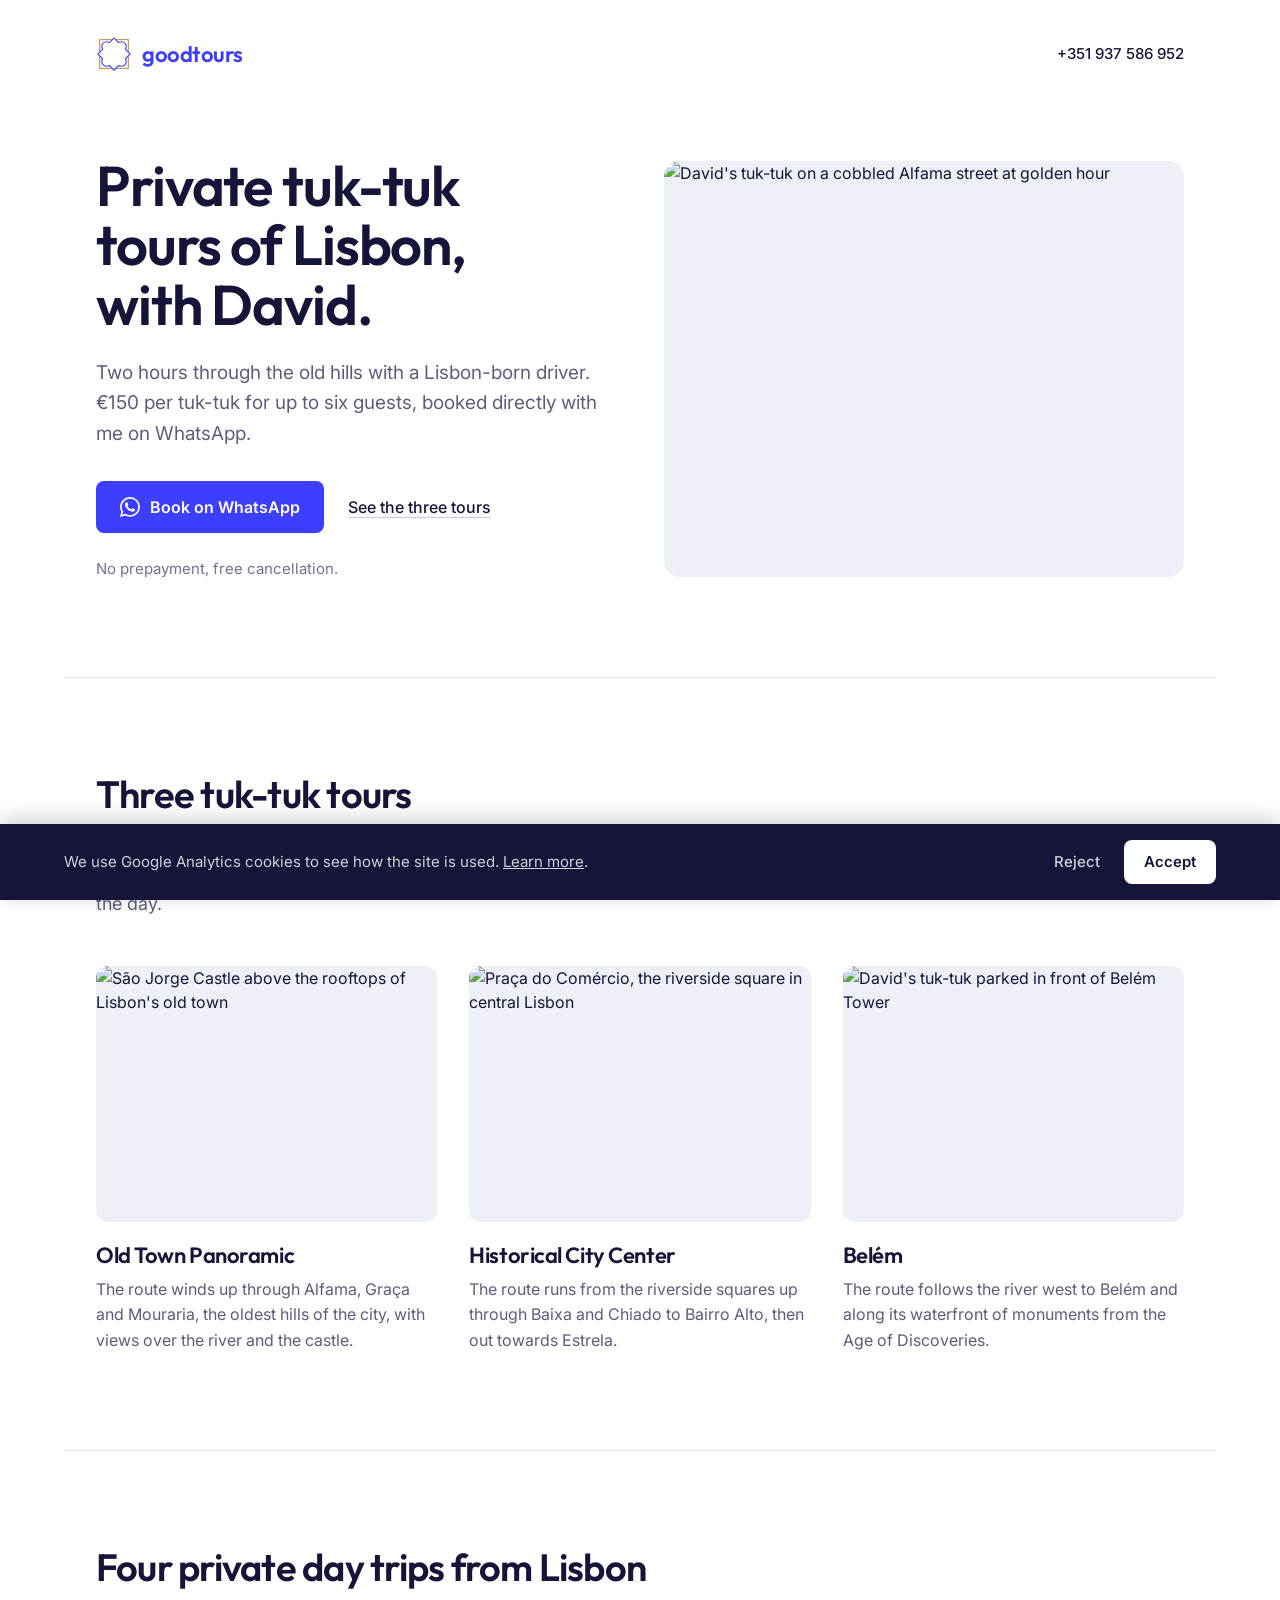
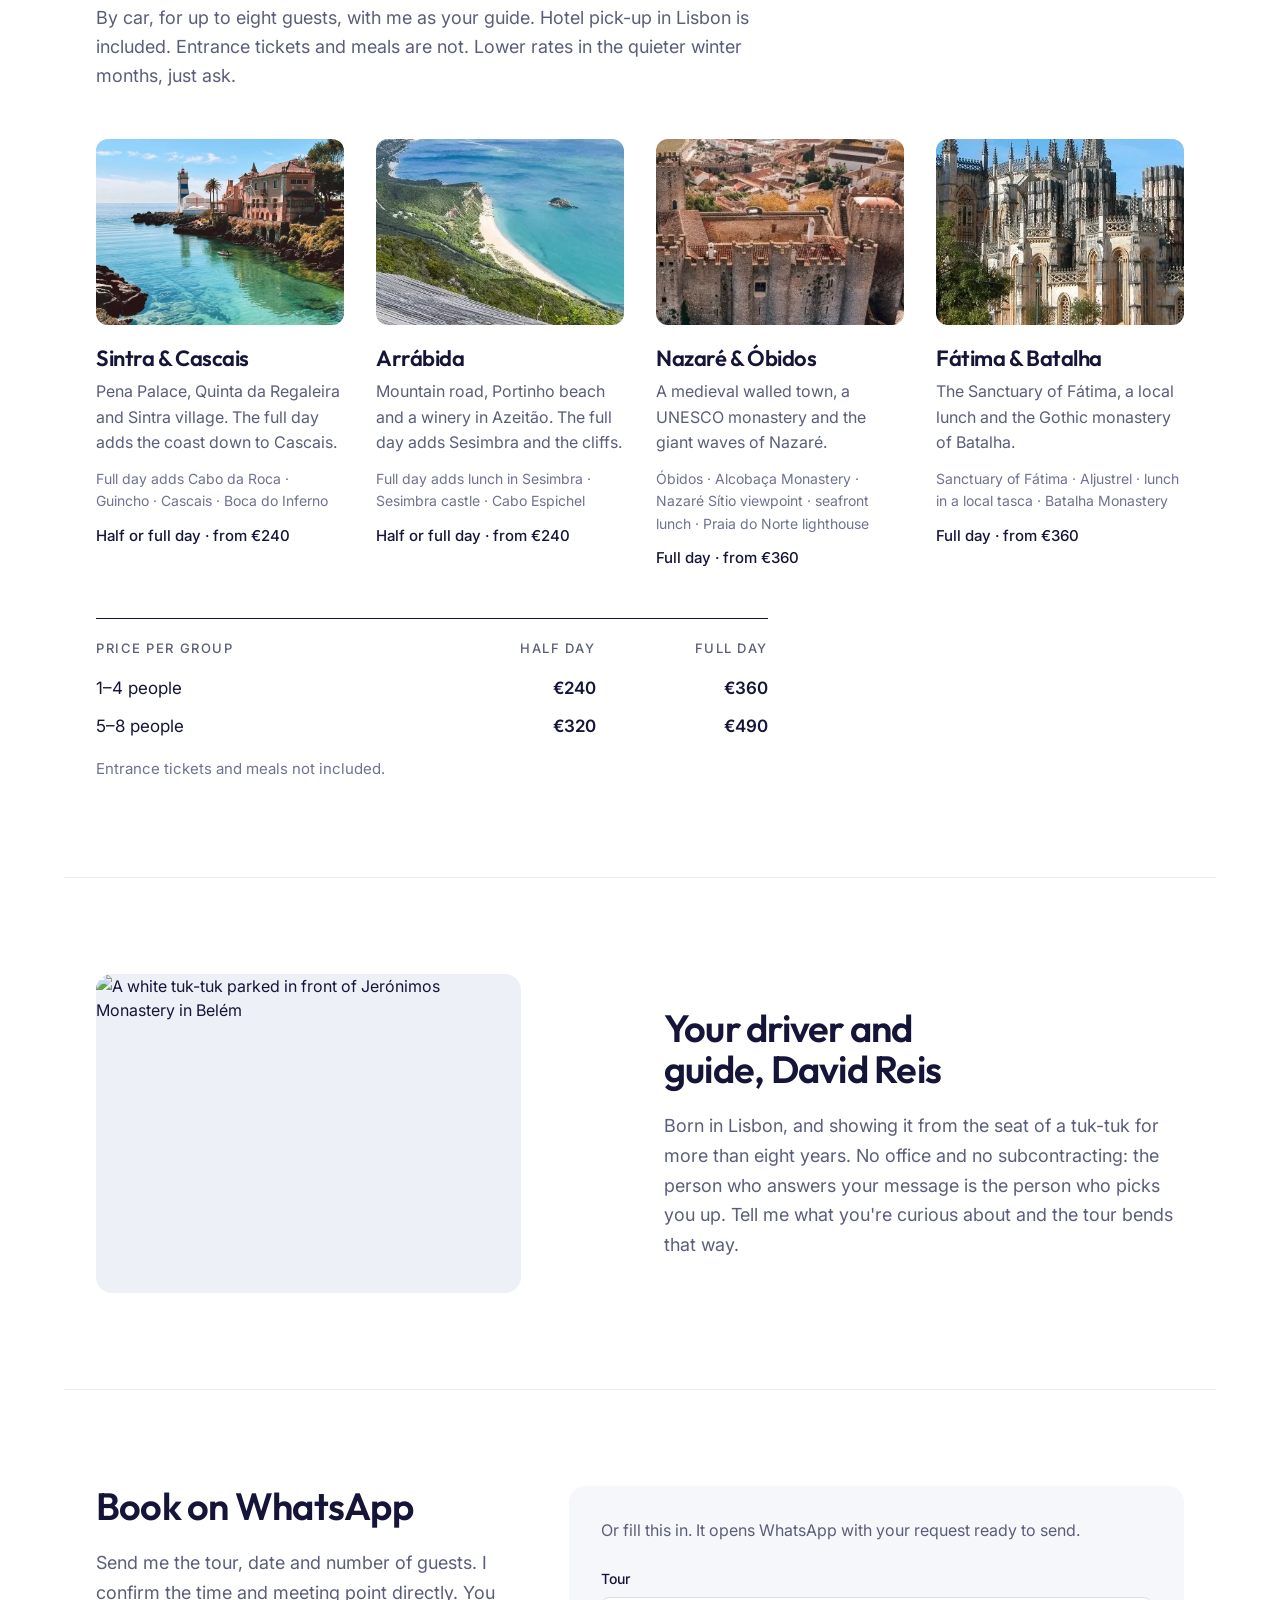
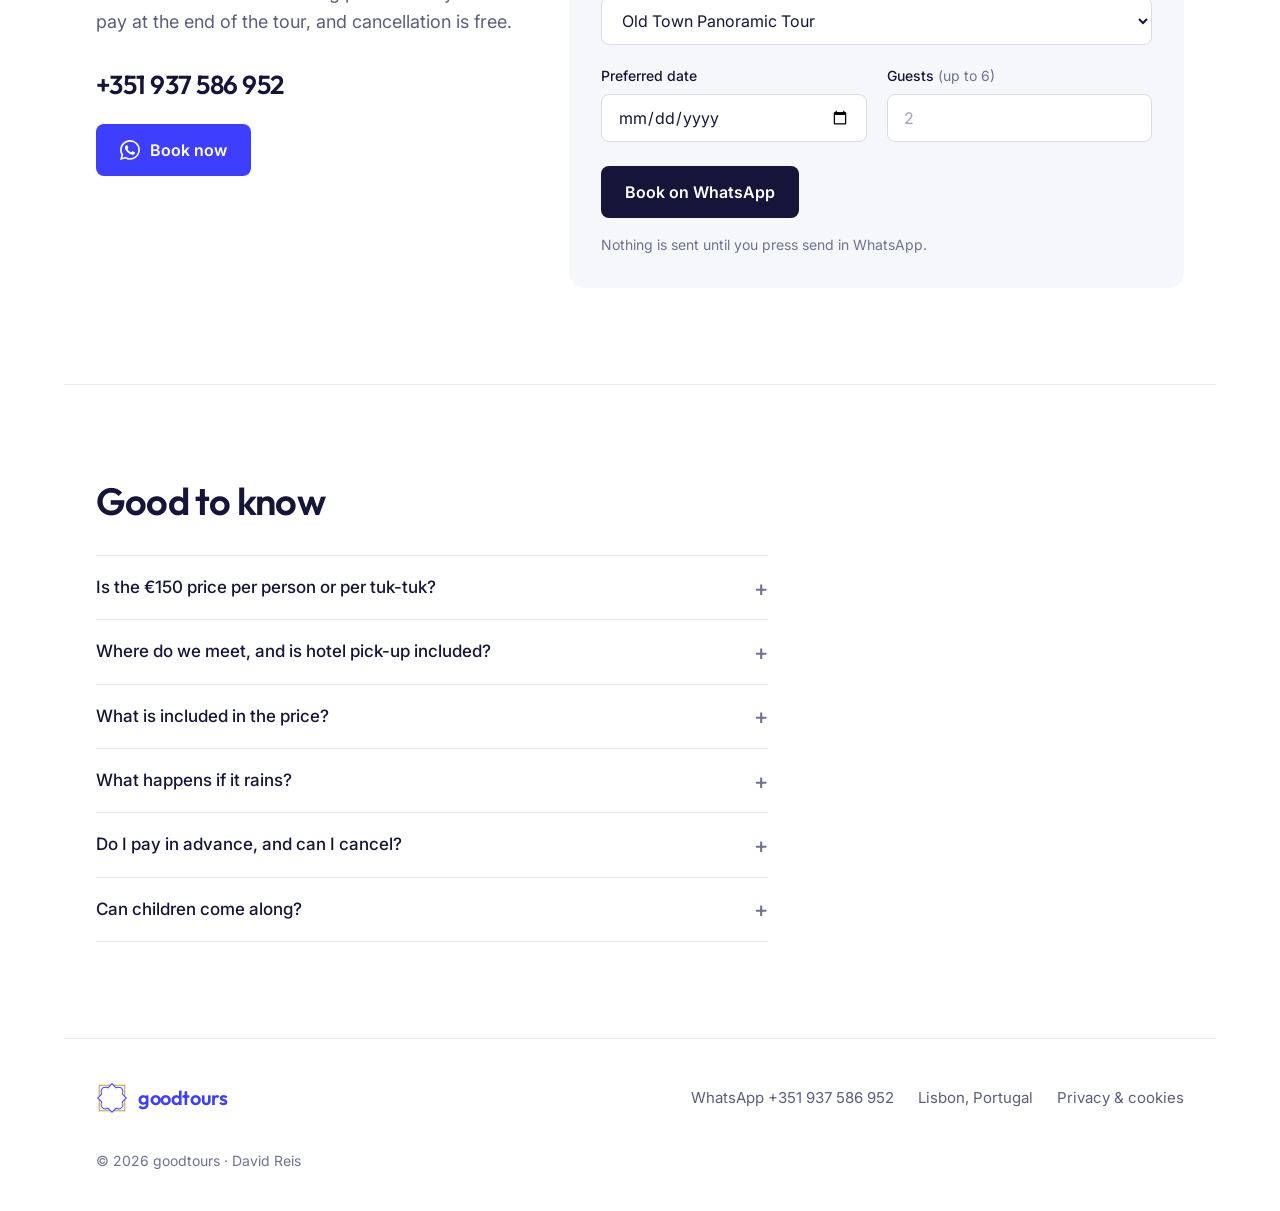
==== commit 665a04af: "Rename brand to goodtours, match day-trip prices to the new flyer, relabel WhatsApp buttons as Book " ====
--- a/index.html
+++ b/index.html
@@ -13,7 +13,7 @@
   gtag('js', new Date());
   gtag('config', 'G-ZGJPT9N7WZ');
 </script>
-<title>Azul Tours | Private Tuk-Tuk Tours &amp; Day Trips from Lisbon</title>
+<title>goodtours | Private Tuk-Tuk Tours &amp; Day Trips from Lisbon</title>
 <meta name="description" content="Private 2-hour tuk-tuk tours of Lisbon with David Reis, €150 per tuk-tuk for up to 6, plus day trips to Sintra, Arrábida, Nazaré and Fátima. Book on WhatsApp.">
 <meta name="robots" content="index, follow">
 <link rel="canonical" href="https://davidtours.pt/">
@@ -25,28 +25,28 @@
 
 <!-- Open Graph -->
 <meta property="og:type" content="website">
-<meta property="og:site_name" content="Azul Tours">
-<meta property="og:title" content="Azul Tours | Private Tuk-Tuk Tours &amp; Day Trips from Lisbon">
+<meta property="og:site_name" content="goodtours">
+<meta property="og:title" content="goodtours | Private Tuk-Tuk Tours &amp; Day Trips from Lisbon">
 <meta property="og:description" content="Ride Lisbon's hills in a private tuk-tuk with David Reis, born in the city and guiding for 8+ years. Three 2-hour routes at €150 per tuk-tuk, plus private day trips to Sintra, Arrábida, Nazaré and Fátima. Book directly on WhatsApp.">
 <meta property="og:url" content="https://davidtours.pt/">
 <meta property="og:image" content="https://davidtours.pt/images/belem-tower-tuktuk.jpg">
 <meta property="og:image:width" content="1536">
 <meta property="og:image:height" content="864">
-<meta property="og:image:alt" content="An Azul Tours tuk-tuk parked in front of Belém Tower in Lisbon">
+<meta property="og:image:alt" content="A goodtours tuk-tuk parked in front of Belém Tower in Lisbon">
 <meta property="og:locale" content="en_US">
 
 <!-- Twitter -->
 <meta name="twitter:card" content="summary_large_image">
-<meta name="twitter:title" content="Azul Tours | Private Tuk-Tuk Tours &amp; Day Trips from Lisbon">
-<meta name="twitter:description" content="Private tuk-tuk tours of Lisbon with a Lisbon-born driver-guide: 2 hours, €150 per tuk-tuk, up to 6 guests. Private day trips from €250 per group. Book on WhatsApp.">
+<meta name="twitter:title" content="goodtours | Private Tuk-Tuk Tours &amp; Day Trips from Lisbon">
+<meta name="twitter:description" content="Private tuk-tuk tours of Lisbon with a Lisbon-born driver-guide: 2 hours, €150 per tuk-tuk, up to 6 guests. Private day trips from €240 per group. Book on WhatsApp.">
 <meta name="twitter:image" content="https://davidtours.pt/images/belem-tower-tuktuk.jpg">
-<meta name="twitter:image:alt" content="An Azul Tours tuk-tuk parked in front of Belém Tower in Lisbon">
+<meta name="twitter:image:alt" content="A goodtours tuk-tuk parked in front of Belém Tower in Lisbon">
 
 <script type="application/ld+json">
 {
   "@context": "https://schema.org",
   "@type": "TravelAgency",
-  "name": "Azul Tours",
+  "name": "goodtours",
   "description": "Private tuk-tuk tours of Lisbon and private day trips from Lisbon, driven and guided by David Reis.",
   "url": "https://davidtours.pt/",
   "telephone": "+351937586952",
@@ -122,7 +122,11 @@
       "@type": "Offer",
       "price": "360",
       "priceCurrency": "EUR",
-      "description": "Full day (9h). Price per group, up to 6 guests. Hotel pick-up and drop-off in Lisbon included; entrance tickets and meals not included.",
+      "description": "Full day (9h). Price per group: €360 for 1–4 guests, €490 for 5–8 guests. Hotel pick-up and drop-off in Lisbon included; entrance tickets and meals not included.",
+      "priceSpecification": [
+        {"@type": "UnitPriceSpecification", "name": "Full day (9h), 1–4 guests", "price": "360", "priceCurrency": "EUR"},
+        {"@type": "UnitPriceSpecification", "name": "Full day (9h), 5–8 guests", "price": "490", "priceCurrency": "EUR"}
+      ],
       "itemOffered": {
         "@type": "TouristTrip",
         "name": "Nazaré & Óbidos Day Trip",
@@ -143,7 +147,11 @@
       "@type": "Offer",
       "price": "360",
       "priceCurrency": "EUR",
-      "description": "Full day (8h). Price per group, up to 6 guests. Hotel pick-up and drop-off in Lisbon included; entrance tickets and meals not included.",
+      "description": "Full day (8h). Price per group: €360 for 1–4 guests, €490 for 5–8 guests. Hotel pick-up and drop-off in Lisbon included; entrance tickets and meals not included.",
+      "priceSpecification": [
+        {"@type": "UnitPriceSpecification", "name": "Full day (8h), 1–4 guests", "price": "360", "priceCurrency": "EUR"},
+        {"@type": "UnitPriceSpecification", "name": "Full day (8h), 5–8 guests", "price": "490", "priceCurrency": "EUR"}
+      ],
       "itemOffered": {
         "@type": "TouristTrip",
         "name": "Fátima & Batalha Day Trip",
@@ -161,12 +169,14 @@
     },
     {
       "@type": "Offer",
-      "price": "250",
+      "price": "240",
       "priceCurrency": "EUR",
-      "description": "Half day (4h) €250 or full day (8h) €360. Price per group, up to 6 guests. Hotel pick-up and drop-off in Lisbon included; entrance tickets and meals not included.",
+      "description": "Half day (4h) or full day (8h). Price per group: 1–4 guests €240 half day / €360 full day; 5–8 guests €320 half day / €490 full day. Hotel pick-up and drop-off in Lisbon included; entrance tickets and meals not included.",
       "priceSpecification": [
-        {"@type": "UnitPriceSpecification", "name": "Half day (4h)", "price": "250", "priceCurrency": "EUR"},
-        {"@type": "UnitPriceSpecification", "name": "Full day (8h)", "price": "360", "priceCurrency": "EUR"}
+        {"@type": "UnitPriceSpecification", "name": "Half day (4h), 1–4 guests", "price": "240", "priceCurrency": "EUR"},
+        {"@type": "UnitPriceSpecification", "name": "Full day (8h), 1–4 guests", "price": "360", "priceCurrency": "EUR"},
+        {"@type": "UnitPriceSpecification", "name": "Half day (4h), 5–8 guests", "price": "320", "priceCurrency": "EUR"},
+        {"@type": "UnitPriceSpecification", "name": "Full day (8h), 5–8 guests", "price": "490", "priceCurrency": "EUR"}
       ],
       "itemOffered": {
         "@type": "TouristTrip",
@@ -188,12 +198,14 @@
     },
     {
       "@type": "Offer",
-      "price": "250",
+      "price": "240",
       "priceCurrency": "EUR",
-      "description": "Half day (4h) €250 or full day (8h) €360. Price per group, up to 6 guests. Hotel pick-up and drop-off in Lisbon included; entrance tickets and meals not included.",
+      "description": "Half day (4h) or full day (8h). Price per group: 1–4 guests €240 half day / €360 full day; 5–8 guests €320 half day / €490 full day. Hotel pick-up and drop-off in Lisbon included; entrance tickets and meals not included.",
       "priceSpecification": [
-        {"@type": "UnitPriceSpecification", "name": "Half day (4h)", "price": "250", "priceCurrency": "EUR"},
-        {"@type": "UnitPriceSpecification", "name": "Full day (8h)", "price": "360", "priceCurrency": "EUR"}
+        {"@type": "UnitPriceSpecification", "name": "Half day (4h), 1–4 guests", "price": "240", "priceCurrency": "EUR"},
+        {"@type": "UnitPriceSpecification", "name": "Full day (8h), 1–4 guests", "price": "360", "priceCurrency": "EUR"},
+        {"@type": "UnitPriceSpecification", "name": "Half day (4h), 5–8 guests", "price": "320", "priceCurrency": "EUR"},
+        {"@type": "UnitPriceSpecification", "name": "Full day (8h), 5–8 guests", "price": "490", "priceCurrency": "EUR"}
       ],
       "itemOffered": {
         "@type": "TouristTrip",
@@ -227,7 +239,7 @@
     {"@type": "Question", "name": "What is included in the price?", "acceptedAnswer": {"@type": "Answer", "text": "Me as your driver and guide for the whole tour, and hotel pick-up and drop-off in Lisbon on day trips. Entrance tickets, meals and drinks are not included."}},
     {"@type": "Question", "name": "What happens if it rains?", "acceptedAnswer": {"@type": "Answer", "text": "Lisbon is dry most of the year, but if the forecast turns bad, message me and we will move your tour to another time or day at no cost. The tuk-tuk is open-air, so bring a light jacket in the evening and sun protection in summer."}},
     {"@type": "Question", "name": "Do I pay in advance, and can I cancel?", "acceptedAnswer": {"@type": "Answer", "text": "No prepayment. You pay at the end of the tour, in cash or by card. Cancellation is free, and since nothing is prepaid there is nothing to refund."}},
-    {"@type": "Question", "name": "Can children come along?", "acceptedAnswer": {"@type": "Answer", "text": "Yes, families are very welcome. Children count towards the seat limit (6 in the tuk-tuk and on day trips). Tell me their ages when you book so I can plan the pace."}}
+    {"@type": "Question", "name": "Can children come along?", "acceptedAnswer": {"@type": "Answer", "text": "Yes, families are very welcome. Children count towards the seat limit (6 in the tuk-tuk, 8 on day trips). Tell me their ages when you book so I can plan the pace."}}
   ]
 }
 </script>
@@ -261,9 +273,9 @@
 
 <!-- HEADER -->
 <header class="max-w-6xl mx-auto px-5 sm:px-8 pt-6 md:pt-8 flex items-center justify-between gap-6">
-  <a href="#top" class="inline-flex items-center gap-2.5 min-h-11" aria-label="Azul Tours, back to top">
+  <a href="#top" class="inline-flex items-center gap-2.5 min-h-11" aria-label="goodtours, back to top">
     <img src="images/logo-mark.svg" width="64" height="64" alt="" class="w-9 h-9 shrink-0" decoding="async">
-    <span class="wordmark font-display text-[22px] leading-none text-[#3E3EFF]">azul tours</span>
+    <span class="wordmark font-display text-[22px] leading-none text-[#3E3EFF]">goodtours</span>
   </a>
   <a href="https://wa.me/351937586952" target="_blank" rel="noopener noreferrer" data-ga="whatsapp_click" data-ga-label="header" class="hidden sm:inline-flex items-center min-h-11 text-[15px] font-medium text-[#15153A] hover:text-[#3E3EFF] transition-colors">+351 937 586 952</a>
 </header>
@@ -275,7 +287,7 @@
     <h1 class="text-[38px] leading-[1.06] sm:text-[48px] lg:text-[56px] text-[#15153A]">Private tuk-tuk tours of Lisbon, with David.</h1>
     <p class="mt-6 text-[18px] sm:text-[19px] leading-[1.6] text-[#5B5E7A] max-w-lg">Two hours through the old hills with a Lisbon-born driver. €150 per tuk-tuk for up to six guests, booked directly with me on WhatsApp.</p>
     <div class="mt-8 flex flex-col sm:flex-row sm:items-center gap-4 sm:gap-6">
-      <a href="https://wa.me/351937586952?text=Hi%20David%2C%20I%27d%20like%20to%20book%20a%20tour." target="_blank" rel="noopener noreferrer" data-ga="whatsapp_click" data-ga-label="hero" class="btn inline-flex items-center justify-center gap-2.5 bg-[#3E3EFF] hover:bg-[#2F2FE0] text-white rounded-lg px-6 min-h-[52px] text-[16px] font-semibold focus-visible:outline-2 focus-visible:outline-offset-2 focus-visible:outline-[#3E3EFF]"><svg aria-hidden="true" class="shrink-0" width="20" height="20" fill="currentColor"><use href="#ico-wa"/></svg>Message David on WhatsApp</a>
+      <a href="https://wa.me/351937586952?text=Hi%20David%2C%20I%27d%20like%20to%20book%20a%20tour." target="_blank" rel="noopener noreferrer" data-ga="whatsapp_click" data-ga-label="hero" class="btn inline-flex items-center justify-center gap-2.5 bg-[#3E3EFF] hover:bg-[#2F2FE0] text-white rounded-lg px-6 min-h-[52px] text-[16px] font-semibold focus-visible:outline-2 focus-visible:outline-offset-2 focus-visible:outline-[#3E3EFF]"><svg aria-hidden="true" class="shrink-0" width="20" height="20" fill="currentColor"><use href="#ico-wa"/></svg>Book on WhatsApp</a>
       <a href="#tours" data-ga="cta_click" data-ga-label="hero_view_tours" class="inline-flex items-center justify-center sm:justify-start min-h-11 text-[16px] font-medium text-[#15153A] underline underline-offset-4 decoration-[#C6CAE0] hover:decoration-[#15153A] transition-colors">See the three tours</a>
     </div>
     <p class="mt-6 text-[15px] leading-[1.6] text-[#6F7290]">No prepayment, free cancellation.</p>
@@ -338,7 +350,7 @@
 <section id="day-trips" class="max-w-6xl mx-auto px-5 sm:px-8 py-16 md:py-24 border-t border-[#E8EAF2] overflow-hidden">
   <div class="max-w-2xl">
     <h2 class="text-[32px] sm:text-[38px] leading-[1.1]">Four private day trips from Lisbon</h2>
-    <p class="mt-4 text-[17px] sm:text-[18px] leading-[1.6] text-[#5B5E7A]">By car, for up to six guests, with me as your guide. Hotel pick-up in Lisbon is included. Entrance tickets and meals are not. Lower rates in the quieter winter months, just ask.</p>
+    <p class="mt-4 text-[17px] sm:text-[18px] leading-[1.6] text-[#5B5E7A]">By car, for up to eight guests, with me as your guide. Hotel pick-up in Lisbon is included. Entrance tickets and meals are not. Lower rates in the quieter winter months, just ask.</p>
   </div>
 
   <div class="mt-10 md:mt-12 flex gap-5 overflow-x-auto snap-x snap-mandatory scroll-px-5 -mx-5 px-5 sm:scroll-px-8 sm:-mx-8 sm:px-8 pb-2 md:grid md:grid-cols-2 lg:grid-cols-4 md:gap-8 md:overflow-visible md:mx-0 md:px-0 md:pb-0 [scrollbar-width:none] [&::-webkit-scrollbar]:hidden">
@@ -353,7 +365,7 @@
       <h3 class="mt-5 text-[22px] leading-[1.2]">Sintra &amp; Cascais</h3>
       <p class="mt-2 text-[16px] leading-[1.6] text-[#5B5E7A]">Pena Palace, Quinta da Regaleira and Sintra village. The full day adds the coast down to Cascais.</p>
       <p class="mt-3 text-[14px] leading-[1.6] text-[#6F7290]">Full day adds Cabo da Roca · Guincho · Cascais · Boca do Inferno</p>
-      <p class="mt-3 text-[15px] font-medium text-[#15153A]">Half day €250 · Full day €360</p>
+      <p class="mt-3 text-[15px] font-medium text-[#15153A]">Half or full day · from €240</p>
     </article>
 
     <article id="trip-arrabida" class="snap-start shrink-0 w-[80%] sm:w-[340px] md:w-auto">
@@ -366,7 +378,7 @@
       <h3 class="mt-5 text-[22px] leading-[1.2]">Arrábida</h3>
       <p class="mt-2 text-[16px] leading-[1.6] text-[#5B5E7A]">Mountain road, Portinho beach and a winery in Azeitão. The full day adds Sesimbra and the cliffs.</p>
       <p class="mt-3 text-[14px] leading-[1.6] text-[#6F7290]">Full day adds lunch in Sesimbra · Sesimbra castle · Cabo Espichel</p>
-      <p class="mt-3 text-[15px] font-medium text-[#15153A]">Half day €250 · Full day €360</p>
+      <p class="mt-3 text-[15px] font-medium text-[#15153A]">Half or full day · from €240</p>
     </article>
 
     <article id="trip-nazare-obidos" class="snap-start shrink-0 w-[80%] sm:w-[340px] md:w-auto">
@@ -379,7 +391,7 @@
       <h3 class="mt-5 text-[22px] leading-[1.2]">Nazaré &amp; Óbidos</h3>
       <p class="mt-2 text-[16px] leading-[1.6] text-[#5B5E7A]">A medieval walled town, a UNESCO monastery and the giant waves of Nazaré.</p>
       <p class="mt-3 text-[14px] leading-[1.6] text-[#6F7290]">Óbidos · Alcobaça Monastery · Nazaré Sítio viewpoint · seafront lunch · Praia do Norte lighthouse</p>
-      <p class="mt-3 text-[15px] font-medium text-[#15153A]">Full day €360</p>
+      <p class="mt-3 text-[15px] font-medium text-[#15153A]">Full day · from €360</p>
     </article>
 
     <article id="trip-fatima-batalha" class="snap-start shrink-0 w-[80%] sm:w-[340px] md:w-auto">
@@ -392,8 +404,25 @@
       <h3 class="mt-5 text-[22px] leading-[1.2]">Fátima &amp; Batalha</h3>
       <p class="mt-2 text-[16px] leading-[1.6] text-[#5B5E7A]">The Sanctuary of Fátima, a local lunch and the Gothic monastery of Batalha.</p>
       <p class="mt-3 text-[14px] leading-[1.6] text-[#6F7290]">Sanctuary of Fátima · Aljustrel · lunch in a local tasca · Batalha Monastery</p>
-      <p class="mt-3 text-[15px] font-medium text-[#15153A]">Full day €360</p>
+      <p class="mt-3 text-[15px] font-medium text-[#15153A]">Full day · from €360</p>
     </article>
+  </div>
+
+  <div class="mt-10 md:mt-12 max-w-2xl border-t border-[#15153A] pt-5">
+    <table class="w-full text-[17px] text-[#15153A]">
+      <thead>
+        <tr class="text-[13px] tracking-[0.12em] uppercase text-[#5B5E7A]">
+          <th scope="col" class="text-left font-medium pb-3">Price per group</th>
+          <th scope="col" class="text-right font-medium pb-3">Half day</th>
+          <th scope="col" class="text-right font-medium pb-3">Full day</th>
+        </tr>
+      </thead>
+      <tbody>
+        <tr><td class="py-1.5">1–4 people</td><td class="py-1.5 text-right font-semibold">€240</td><td class="py-1.5 text-right font-semibold">€360</td></tr>
+        <tr><td class="py-1.5">5–8 people</td><td class="py-1.5 text-right font-semibold">€320</td><td class="py-1.5 text-right font-semibold">€490</td></tr>
+      </tbody>
+    </table>
+    <p class="mt-3 text-[15px] leading-[1.6] text-[#6F7290]">Entrance tickets and meals not included.</p>
   </div>
 </section>
 
@@ -420,7 +449,7 @@
     <p class="mt-5 text-[17px] sm:text-[18px] leading-[1.65] text-[#5B5E7A]">Send me the tour, date and number of guests. I confirm the time and meeting point directly. You pay at the end of the tour, and cancellation is free.</p>
     <a href="https://wa.me/351937586952" target="_blank" rel="noopener noreferrer" data-ga="whatsapp_click" data-ga-label="contact_panel_number" class="inline-block mt-7 font-display text-[26px] text-[#15153A] hover:text-[#3E3EFF] transition-colors">+351 937 586 952</a>
     <div class="mt-5">
-      <a href="https://wa.me/351937586952?text=Hi%20David%2C%20I%27d%20like%20to%20book%20a%20tour." target="_blank" rel="noopener noreferrer" data-ga="whatsapp_click" data-ga-label="contact_panel" class="btn inline-flex items-center justify-center gap-2.5 bg-[#3E3EFF] hover:bg-[#2F2FE0] text-white rounded-lg px-6 min-h-[52px] text-[16px] font-semibold focus-visible:outline-2 focus-visible:outline-offset-2 focus-visible:outline-[#3E3EFF]"><svg aria-hidden="true" class="shrink-0" width="20" height="20" fill="currentColor"><use href="#ico-wa"/></svg>Open WhatsApp chat</a>
+      <a href="https://wa.me/351937586952?text=Hi%20David%2C%20I%27d%20like%20to%20book%20a%20tour." target="_blank" rel="noopener noreferrer" data-ga="whatsapp_click" data-ga-label="contact_panel" class="btn inline-flex items-center justify-center gap-2.5 bg-[#3E3EFF] hover:bg-[#2F2FE0] text-white rounded-lg px-6 min-h-[52px] text-[16px] font-semibold focus-visible:outline-2 focus-visible:outline-offset-2 focus-visible:outline-[#3E3EFF]"><svg aria-hidden="true" class="shrink-0" width="20" height="20" fill="currentColor"><use href="#ico-wa"/></svg>Book now</a>
     </div>
   </div>
 
@@ -435,11 +464,11 @@
             <option value="Historical City Center Tour">Historical City Center Tour</option>
             <option value="Belém Tour">Belém Tour</option>
           </optgroup>
-          <optgroup label="Day trips · per group up to 6">
-            <option value="Sintra & Cascais day trip (half day €250 / full day €360)" data-trip="1">Sintra &amp; Cascais, half or full day</option>
-            <option value="Arrábida day trip (half day €250 / full day €360)" data-trip="1">Arrábida, half or full day</option>
-            <option value="Nazaré & Óbidos day trip (full day, €360)" data-trip="1">Nazaré &amp; Óbidos, full day</option>
-            <option value="Fátima & Batalha day trip (full day, €360)" data-trip="1">Fátima &amp; Batalha, full day</option>
+          <optgroup label="Day trips · per group, up to 8">
+            <option value="Sintra & Cascais day trip (half day from €240 / full day from €360)" data-trip="1">Sintra &amp; Cascais, half or full day</option>
+            <option value="Arrábida day trip (half day from €240 / full day from €360)" data-trip="1">Arrábida, half or full day</option>
+            <option value="Nazaré & Óbidos day trip (full day, from €360)" data-trip="1">Nazaré &amp; Óbidos, full day</option>
+            <option value="Fátima & Batalha day trip (full day, from €360)" data-trip="1">Fátima &amp; Batalha, full day</option>
           </optgroup>
         </select>
       </div>
@@ -452,7 +481,7 @@
         <input id="rsvp-guests" name="guests" type="number" inputmode="numeric" min="1" max="6" class="w-full bg-white border border-[#D9DCE8] rounded-lg px-4 min-h-12 text-[16px] text-[#15153A] placeholder:text-[#A0A3BA] focus:outline-none focus:border-[#3E3EFF] focus:ring-1 focus:ring-[#3E3EFF]" placeholder="2">
       </div>
     </div>
-    <button type="submit" class="btn mt-6 w-full sm:w-auto inline-flex items-center justify-center bg-[#15153A] hover:bg-[#3E3EFF] text-white rounded-lg px-6 min-h-[52px] text-[16px] font-semibold focus-visible:outline-2 focus-visible:outline-offset-2 focus-visible:outline-[#3E3EFF]">Continue on WhatsApp</button>
+    <button type="submit" class="btn mt-6 w-full sm:w-auto inline-flex items-center justify-center bg-[#15153A] hover:bg-[#3E3EFF] text-white rounded-lg px-6 min-h-[52px] text-[16px] font-semibold focus-visible:outline-2 focus-visible:outline-offset-2 focus-visible:outline-[#3E3EFF]">Book on WhatsApp</button>
     <p class="mt-4 text-[14px] leading-[1.6] text-[#6F7290]">Nothing is sent until you press send in WhatsApp.</p>
   </form>
 </section>
@@ -484,7 +513,7 @@
       </details>
       <details class="group">
         <summary class="flex items-center justify-between gap-6 cursor-pointer list-none py-5 text-[17px] font-medium leading-snug text-[#15153A] hover:text-[#3E3EFF] transition-colors focus-visible:outline-2 focus-visible:outline-offset-2 focus-visible:outline-[#3E3EFF]"><span>Can children come along?</span><span aria-hidden="true" class="shrink-0 text-[22px] leading-none text-[#6F7290] transition-transform duration-200 group-open:rotate-45">+</span></summary>
-        <p class="pb-5 text-[16px] leading-[1.65] text-[#5B5E7A]">Yes, families are very welcome. Children count towards the seat limit (6 in the tuk-tuk and on day trips). Tell me their ages when you book so I can plan the pace.</p>
+        <p class="pb-5 text-[16px] leading-[1.65] text-[#5B5E7A]">Yes, families are very welcome. Children count towards the seat limit (6 in the tuk-tuk, 8 on day trips). Tell me their ages when you book so I can plan the pace.</p>
       </details>
     </div>
   </div>
@@ -496,7 +525,7 @@
   <div class="flex flex-col sm:flex-row sm:items-center sm:justify-between gap-6">
     <p class="flex items-center gap-2.5">
       <img src="images/logo-mark.svg" width="64" height="64" alt="" class="w-8 h-8 shrink-0" loading="lazy" decoding="async">
-      <span class="wordmark font-display text-[20px] leading-none text-[#3E3EFF]">azul tours</span>
+      <span class="wordmark font-display text-[20px] leading-none text-[#3E3EFF]">goodtours</span>
     </p>
     <ul class="flex flex-wrap items-center gap-x-6 gap-y-2 text-[15px] text-[#5B5E7A]">
       <li><a href="https://wa.me/351937586952" target="_blank" rel="noopener noreferrer" data-ga="whatsapp_click" data-ga-label="footer_text" class="inline-block py-2 hover:text-[#15153A] transition-colors">WhatsApp +351 937 586 952</a></li>
@@ -504,13 +533,13 @@
       <li><a href="privacy.html" class="inline-block py-2 hover:text-[#15153A] transition-colors">Privacy &amp; cookies</a></li>
     </ul>
   </div>
-  <p class="mt-8 text-[14px] text-[#6F7290]">© 2026 Azul Tours · David Reis</p>
+  <p class="mt-8 text-[14px] text-[#6F7290]">© 2026 goodtours · David Reis</p>
 </footer>
 
 <!-- FLOATING WHATSAPP -->
-<a id="wa-float" href="https://wa.me/351937586952?text=Hi%20David%2C%20I%27d%20like%20to%20book%20a%20tour." target="_blank" rel="noopener noreferrer" data-ga="whatsapp_click" data-ga-label="floating_widget" aria-label="Chat with David on WhatsApp" class="btn is-hidden fixed bottom-5 right-5 sm:right-8 z-40 inline-flex items-center justify-center gap-2.5 bg-[#25D366] hover:bg-[#1FC15B] text-white rounded-full w-[52px] h-[52px] sm:w-auto sm:h-auto sm:pl-3.5 sm:pr-5 sm:min-h-[52px] shadow-[0_8px_24px_-8px_rgba(0,0,0,0.35)] focus-visible:outline-2 focus-visible:outline-offset-2 focus-visible:outline-[#3E3EFF]">
+<a id="wa-float" href="https://wa.me/351937586952?text=Hi%20David%2C%20I%27d%20like%20to%20book%20a%20tour." target="_blank" rel="noopener noreferrer" data-ga="whatsapp_click" data-ga-label="floating_widget" aria-label="Book on WhatsApp" class="btn is-hidden fixed bottom-5 right-5 sm:right-8 z-40 inline-flex items-center justify-center gap-2.5 bg-[#25D366] hover:bg-[#1FC15B] text-white rounded-full w-[52px] h-[52px] sm:w-auto sm:h-auto sm:pl-3.5 sm:pr-5 sm:min-h-[52px] shadow-[0_8px_24px_-8px_rgba(0,0,0,0.35)] focus-visible:outline-2 focus-visible:outline-offset-2 focus-visible:outline-[#3E3EFF]">
   <svg aria-hidden="true" width="26" height="26" fill="currentColor"><use href="#ico-wa"/></svg>
-  <span class="hidden sm:inline text-[15px] font-semibold">WhatsApp</span>
+  <span class="hidden sm:inline text-[15px] font-semibold">Book now</span>
 </a>
 
 <!-- COOKIE CONSENT BANNER -->
@@ -525,8 +554,16 @@
 </div>
 
 <script>
-  // Tuk-tuk tours and day trips both take up to 6 guests.
-  function updateGuestLimit() {}
+  // Tuk-tuk tours take up to 6 guests, day trips up to 8.
+  function updateGuestLimit() {
+    const select = document.getElementById('rsvp-tour');
+    const isTrip = select.options[select.selectedIndex].dataset.trip === '1';
+    const max = isTrip ? 8 : 6;
+    const input = document.getElementById('rsvp-guests');
+    input.max = max;
+    if (input.value && Number(input.value) > max) input.value = max;
+    document.getElementById('rsvp-guests-hint').textContent = `(up to ${max})`;
+  }
 
   function sendToWhatsApp(e) {
     e.preventDefault();
--- a/styles.css
+++ b/styles.css
@@ -1,2 +1,2 @@
 /*! tailwindcss v4.3.3 | MIT License | https://tailwindcss.com */
-@layer properties{@supports (((-webkit-hyphens:none)) and (not (margin-trim:inline))) or ((-moz-orient:inline) and (not (color:rgb(from red r g b)))){*,:before,:after,::backdrop{--tw-rotate-x:initial;--tw-rotate-y:initial;--tw-rotate-z:initial;--tw-skew-x:initial;--tw-skew-y:initial;--tw-scroll-snap-strictness:proximity;--tw-space-y-reverse:0;--tw-divide-y-reverse:0;--tw-border-style:solid;--tw-leading:initial;--tw-font-weight:initial;--tw-tracking:initial;--tw-shadow:0 0 #0000;--tw-shadow-color:initial;--tw-shadow-alpha:100%;--tw-inset-shadow:0 0 #0000;--tw-inset-shadow-color:initial;--tw-inset-shadow-alpha:100%;--tw-ring-color:initial;--tw-ring-shadow:0 0 #0000;--tw-inset-ring-color:initial;--tw-inset-ring-shadow:0 0 #0000;--tw-ring-inset:initial;--tw-ring-offset-width:0px;--tw-ring-offset-color:#fff;--tw-ring-offset-shadow:0 0 #0000;--tw-backdrop-blur:initial;--tw-backdrop-brightness:initial;--tw-backdrop-contrast:initial;--tw-backdrop-grayscale:initial;--tw-backdrop-hue-rotate:initial;--tw-backdrop-invert:initial;--tw-backdrop-opacity:initial;--tw-backdrop-saturate:initial;--tw-backdrop-sepia:initial;--tw-duration:initial;--tw-outline-style:solid}}}@layer theme{:root,:host{--font-sans:-apple-system, BlinkMacSystemFont, "Segoe UI", Roboto, "Helvetica Neue", "Noto Sans", Arial, sans-serif, "Apple Color Emoji", "Segoe UI Emoji", "Segoe UI Symbol", "Noto Color Emoji";--font-mono:ui-monospace, SFMono-Regular, Menlo, Monaco, Consolas, "Liberation Mono", "Courier New", monospace;--color-black:#000;--color-white:#fff;--spacing:.25rem;--container-lg:32rem;--container-2xl:42rem;--container-3xl:48rem;--container-6xl:72rem;--container-7xl:80rem;--text-xl:1.25rem;--text-xl--line-height:calc(1.75 / 1.25);--text-3xl:1.875rem;--text-3xl--line-height:calc(2.25 / 1.875);--text-4xl:2.25rem;--text-4xl--line-height:calc(2.5 / 2.25);--font-weight-normal:400;--font-weight-medium:500;--font-weight-semibold:600;--font-weight-bold:700;--tracking-tight:-.025em;--tracking-widest:.1em;--leading-tight:1.25;--leading-snug:1.375;--leading-relaxed:1.625;--radius-lg:.5rem;--radius-xl:.75rem;--radius-2xl:1rem;--default-transition-duration:.15s;--default-transition-timing-function:cubic-bezier(.4, 0, .2, 1);--default-font-family:var(--font-sans);--default-mono-font-family:var(--font-mono)}}@layer base{*,:after,:before,::backdrop{box-sizing:border-box;border:0 solid;margin:0;padding:0}::file-selector-button{box-sizing:border-box;border:0 solid;margin:0;padding:0}html,:host{-webkit-text-size-adjust:100%;tab-size:4;line-height:1.5;font-family:var(--default-font-family,-apple-system, BlinkMacSystemFont, "Segoe UI", Roboto, "Helvetica Neue", "Noto Sans", Arial, sans-serif, "Apple Color Emoji", "Segoe UI Emoji", "Segoe UI Symbol", "Noto Color Emoji");font-feature-settings:var(--default-font-feature-settings,normal);font-variation-settings:var(--default-font-variation-settings,normal);-webkit-tap-highlight-color:transparent}hr{height:0;color:inherit;border-top-width:1px}abbr:where([title]){-webkit-text-decoration:underline dotted;text-decoration:underline dotted}h1,h2,h3,h4,h5,h6{font-size:inherit;font-weight:inherit}a{color:inherit;-webkit-text-decoration:inherit;-webkit-text-decoration:inherit;-webkit-text-decoration:inherit;text-decoration:inherit}b,strong{font-weight:bolder}code,kbd,samp,pre{font-family:var(--default-mono-font-family,ui-monospace, SFMono-Regular, Menlo, Monaco, Consolas, "Liberation Mono", "Courier New", monospace);font-feature-settings:var(--default-mono-font-feature-settings,normal);font-variation-settings:var(--default-mono-font-variation-settings,normal);font-size:1em}small{font-size:80%}sub,sup{vertical-align:baseline;font-size:75%;line-height:0;position:relative}sub{bottom:-.25em}sup{top:-.5em}table{text-indent:0;border-color:inherit;border-collapse:collapse}:-moz-focusring:where(:not(iframe)){outline:auto}progress{vertical-align:baseline}summary{display:list-item}ol,ul,menu{list-style:none}img,svg,video,canvas,audio,iframe,embed,object{vertical-align:middle;display:block}img,video{max-width:100%;height:auto}button,input,select,optgroup,textarea{font:inherit;font-feature-settings:inherit;font-variation-settings:inherit;letter-spacing:inherit;color:inherit;opacity:1;background-color:#0000;border-radius:0}::file-selector-button{font:inherit;font-feature-settings:inherit;font-variation-settings:inherit;letter-spacing:inherit;color:inherit;opacity:1;background-color:#0000;border-radius:0}:where(select:is([multiple],[size])) optgroup{font-weight:bolder}:where(select:is([multiple],[size])) optgroup option{padding-inline-start:20px}::file-selector-button{margin-inline-end:4px}::placeholder{opacity:1}@supports (not ((-webkit-appearance:-apple-pay-button))) or (contain-intrinsic-size:1px){::placeholder{color:currentColor}@supports (color:color-mix(in lab, red, red)){::placeholder{color:color-mix(in oklab, currentcolor 50%, transparent)}}}textarea{resize:vertical}::-webkit-search-decoration{-webkit-appearance:none}::-webkit-date-and-time-value{min-height:1lh;text-align:inherit}::-webkit-datetime-edit{display:inline-flex}::-webkit-datetime-edit-fields-wrapper{padding:0}::-webkit-datetime-edit{padding-block:0}::-webkit-datetime-edit-year-field{padding-block:0}::-webkit-datetime-edit-month-field{padding-block:0}::-webkit-datetime-edit-day-field{padding-block:0}::-webkit-datetime-edit-hour-field{padding-block:0}::-webkit-datetime-edit-minute-field{padding-block:0}::-webkit-datetime-edit-second-field{padding-block:0}::-webkit-datetime-edit-millisecond-field{padding-block:0}::-webkit-datetime-edit-meridiem-field{padding-block:0}::-webkit-calendar-picker-indicator{line-height:1}:-moz-ui-invalid{box-shadow:none}button,input:where([type=button],[type=reset],[type=submit]){appearance:button}::file-selector-button{appearance:button}::-webkit-inner-spin-button{height:auto}::-webkit-outer-spin-button{height:auto}[hidden]:where(:not([hidden=until-found])){display:none!important}}@layer components;@layer utilities{.visible{visibility:visible}.sr-only{clip-path:inset(50%);white-space:nowrap;border-width:0;width:1px;height:1px;margin:-1px;padding:0;position:absolute;overflow:hidden}.absolute{position:absolute}.fixed{position:fixed}.relative{position:relative}.static{position:static}.sticky{position:sticky}.inset-0{inset:0}.inset-x-0{inset-inline:0}.top-0{top:0}.right-5{right:calc(var(--spacing) * 5)}.bottom-0{bottom:0}.bottom-5{bottom:calc(var(--spacing) * 5)}.z-40{z-index:40}.z-50{z-index:50}.z-\[100\]{z-index:100}.-mx-5{margin-inline:calc(var(--spacing) * -5)}.mx-auto{margin-inline:auto}.mt-2{margin-top:calc(var(--spacing) * 2)}.mt-3{margin-top:calc(var(--spacing) * 3)}.mt-4{margin-top:calc(var(--spacing) * 4)}.mt-5{margin-top:calc(var(--spacing) * 5)}.mt-6{margin-top:calc(var(--spacing) * 6)}.mt-7{margin-top:calc(var(--spacing) * 7)}.mt-8{margin-top:calc(var(--spacing) * 8)}.mt-10{margin-top:calc(var(--spacing) * 10)}.mb-2{margin-bottom:calc(var(--spacing) * 2)}.mb-3{margin-bottom:calc(var(--spacing) * 3)}.mb-10{margin-bottom:calc(var(--spacing) * 10)}.block{display:block}.flex{display:flex}.grid{display:grid}.hidden{display:none}.inline{display:inline}.inline-block{display:inline-block}.inline-flex{display:inline-flex}.table{display:table}.aspect-\[4\/3\]{aspect-ratio:4/3}.h-8{height:calc(var(--spacing) * 8)}.h-9{height:calc(var(--spacing) * 9)}.h-10{height:calc(var(--spacing) * 10)}.h-\[52px\]{height:52px}.h-full{height:100%}.min-h-11{min-height:calc(var(--spacing) * 11)}.min-h-12{min-height:calc(var(--spacing) * 12)}.min-h-\[52px\]{min-height:52px}.w-8{width:calc(var(--spacing) * 8)}.w-9{width:calc(var(--spacing) * 9)}.w-10{width:calc(var(--spacing) * 10)}.w-\[52px\]{width:52px}.w-\[80\%\]{width:80%}.w-full{width:100%}.max-w-2xl{max-width:var(--container-2xl)}.max-w-3xl{max-width:var(--container-3xl)}.max-w-6xl{max-width:var(--container-6xl)}.max-w-7xl{max-width:var(--container-7xl)}.max-w-lg{max-width:var(--container-lg)}.shrink-0{flex-shrink:0}.transform{transform:var(--tw-rotate-x,) var(--tw-rotate-y,) var(--tw-rotate-z,) var(--tw-skew-x,) var(--tw-skew-y,)}.cursor-pointer{cursor:pointer}.resize{resize:both}.snap-x{scroll-snap-type:x var(--tw-scroll-snap-strictness)}.snap-mandatory{--tw-scroll-snap-strictness:mandatory}.snap-start{scroll-snap-align:start}.scroll-px-5{scroll-padding-inline:calc(var(--spacing) * 5)}.\[scrollbar-width\:none\]{scrollbar-width:none}.list-none{list-style-type:none}.grid-cols-1{grid-template-columns:repeat(1,minmax(0,1fr))}.flex-col{flex-direction:column}.flex-wrap{flex-wrap:wrap}.items-center{align-items:center}.justify-between{justify-content:space-between}.justify-center{justify-content:center}.gap-2{gap:calc(var(--spacing) * 2)}.gap-2\.5{gap:calc(var(--spacing) * 2.5)}.gap-3{gap:calc(var(--spacing) * 3)}.gap-4{gap:calc(var(--spacing) * 4)}.gap-5{gap:calc(var(--spacing) * 5)}.gap-6{gap:calc(var(--spacing) * 6)}.gap-10{gap:calc(var(--spacing) * 10)}:where(.space-y-8>:not(:last-child)){--tw-space-y-reverse:0;margin-block-start:calc(calc(var(--spacing) * 8) * var(--tw-space-y-reverse));margin-block-end:calc(calc(var(--spacing) * 8) * calc(1 - var(--tw-space-y-reverse)))}.gap-x-6{column-gap:calc(var(--spacing) * 6)}.gap-y-2{row-gap:calc(var(--spacing) * 2)}:where(.divide-y>:not(:last-child)){--tw-divide-y-reverse:0;border-bottom-style:var(--tw-border-style);border-top-style:var(--tw-border-style);border-top-width:calc(1px * var(--tw-divide-y-reverse));border-bottom-width:calc(1px * calc(1 - var(--tw-divide-y-reverse)))}:where(.divide-\[\#E8EAF2\]>:not(:last-child)){border-color:#e8eaf2}.overflow-hidden{overflow:hidden}.overflow-x-auto{overflow-x:auto}.scroll-smooth{scroll-behavior:smooth}.rounded{border-radius:.25rem}.rounded-2xl{border-radius:var(--radius-2xl)}.rounded-full{border-radius:3.40282e38px}.rounded-lg{border-radius:var(--radius-lg)}.rounded-xl{border-radius:var(--radius-xl)}.border{border-style:var(--tw-border-style);border-width:1px}.border-t{border-top-style:var(--tw-border-style);border-top-width:1px}.border-b{border-bottom-style:var(--tw-border-style);border-bottom-width:1px}.border-\[\#D9DCE8\]{border-color:#d9dce8}.border-\[\#E8EAF2\]{border-color:#e8eaf2}.border-black\/5{border-color:#0000000d}@supports (color:color-mix(in lab, red, red)){.border-black\/5{border-color:color-mix(in oklab, var(--color-black) 5%, transparent)}}.bg-\[\#3E3EFF\]{background-color:#3e3eff}.bg-\[\#25D366\]{background-color:#25d366}.bg-\[\#15153A\]{background-color:#15153a}.bg-\[\#EEF0F7\]{background-color:#eef0f7}.bg-\[\#F6F7FB\]{background-color:#f6f7fb}.bg-\[\#F6F7FC\]{background-color:#f6f7fc}.bg-\[\#F6F7FC\]\/90{background-color:oklab(97.6796% .000838906 -.00667256/.9)}.bg-black\/5{background-color:#0000000d}@supports (color:color-mix(in lab, red, red)){.bg-black\/5{background-color:color-mix(in oklab, var(--color-black) 5%, transparent)}}.bg-white{background-color:var(--color-white)}.object-cover{object-fit:cover}.p-6{padding:calc(var(--spacing) * 6)}.px-1\.5{padding-inline:calc(var(--spacing) * 1.5)}.px-4{padding-inline:calc(var(--spacing) * 4)}.px-5{padding-inline:calc(var(--spacing) * 5)}.px-6{padding-inline:calc(var(--spacing) * 6)}.py-0\.5{padding-block:calc(var(--spacing) * .5)}.py-2{padding-block:calc(var(--spacing) * 2)}.py-3{padding-block:calc(var(--spacing) * 3)}.py-4{padding-block:calc(var(--spacing) * 4)}.py-5{padding-block:calc(var(--spacing) * 5)}.py-14{padding-block:calc(var(--spacing) * 14)}.py-16{padding-block:calc(var(--spacing) * 16)}.pt-6{padding-top:calc(var(--spacing) * 6)}.pt-10{padding-top:calc(var(--spacing) * 10)}.pt-12{padding-top:calc(var(--spacing) * 12)}.pb-2{padding-bottom:calc(var(--spacing) * 2)}.pb-5{padding-bottom:calc(var(--spacing) * 5)}.pb-8{padding-bottom:calc(var(--spacing) * 8)}.pb-10{padding-bottom:calc(var(--spacing) * 10)}.pb-16{padding-bottom:calc(var(--spacing) * 16)}.text-3xl{font-size:var(--text-3xl);line-height:var(--tw-leading,var(--text-3xl--line-height))}.text-xl{font-size:var(--text-xl);line-height:var(--tw-leading,var(--text-xl--line-height))}.text-\[12px\]{font-size:12px}.text-\[13px\]{font-size:13px}.text-\[14px\]{font-size:14px}.text-\[15px\]{font-size:15px}.text-\[16px\]{font-size:16px}.text-\[17px\]{font-size:17px}.text-\[18px\]{font-size:18px}.text-\[20px\]{font-size:20px}.text-\[22px\]{font-size:22px}.text-\[26px\]{font-size:26px}.text-\[32px\]{font-size:32px}.text-\[38px\]{font-size:38px}.leading-\[1\.1\]{--tw-leading:1.1;line-height:1.1}.leading-\[1\.2\]{--tw-leading:1.2;line-height:1.2}.leading-\[1\.06\]{--tw-leading:1.06;line-height:1.06}.leading-\[1\.6\]{--tw-leading:1.6;line-height:1.6}.leading-\[1\.65\]{--tw-leading:1.65;line-height:1.65}.leading-none{--tw-leading:1;line-height:1}.leading-relaxed{--tw-leading:var(--leading-relaxed);line-height:var(--leading-relaxed)}.leading-snug{--tw-leading:var(--leading-snug);line-height:var(--leading-snug)}.leading-tight{--tw-leading:var(--leading-tight);line-height:var(--leading-tight)}.font-bold{--tw-font-weight:var(--font-weight-bold);font-weight:var(--font-weight-bold)}.font-medium{--tw-font-weight:var(--font-weight-medium);font-weight:var(--font-weight-medium)}.font-normal{--tw-font-weight:var(--font-weight-normal);font-weight:var(--font-weight-normal)}.font-semibold{--tw-font-weight:var(--font-weight-semibold);font-weight:var(--font-weight-semibold)}.tracking-tight{--tw-tracking:var(--tracking-tight);letter-spacing:var(--tracking-tight)}.tracking-widest{--tw-tracking:var(--tracking-widest);letter-spacing:var(--tracking-widest)}.text-wrap{text-wrap:wrap}.whitespace-nowrap{white-space:nowrap}.text-\[\#3E3EFF\]{color:#3e3eff}.text-\[\#5B5E7A\]{color:#5b5e7a}.text-\[\#6F7290\]{color:#6f7290}.text-\[\#15153A\]{color:#15153a}.text-\[\#15153A\]\/75{color:oklab(22.0746% .0109523 -.0688952/.75)}.text-\[\#15153A\]\/80{color:oklab(22.0746% .0109523 -.0688952/.8)}.text-white{color:var(--color-white)}.text-white\/50{color:#ffffff80}@supports (color:color-mix(in lab, red, red)){.text-white\/50{color:color-mix(in oklab, var(--color-white) 50%, transparent)}}.text-white\/80{color:#fffc}@supports (color:color-mix(in lab, red, red)){.text-white\/80{color:color-mix(in oklab, var(--color-white) 80%, transparent)}}.uppercase{text-transform:uppercase}.underline{text-decoration-line:underline}.decoration-\[\#C6CAE0\]{text-decoration-color:#c6cae0}.underline-offset-4{text-underline-offset:4px}.antialiased{-webkit-font-smoothing:antialiased;-moz-osx-font-smoothing:grayscale}.shadow-\[0_-4px_20px_rgba\(0\,0\,0\,0\.2\)\]{--tw-shadow:0 -4px 20px var(--tw-shadow-color,#0003);box-shadow:var(--tw-inset-shadow), var(--tw-inset-ring-shadow), var(--tw-ring-offset-shadow), var(--tw-ring-shadow), var(--tw-shadow)}.shadow-\[0_8px_24px_-8px_rgba\(0\,0\,0\,0\.35\)\]{--tw-shadow:0 8px 24px -8px var(--tw-shadow-color,#00000059);box-shadow:var(--tw-inset-shadow), var(--tw-inset-ring-shadow), var(--tw-ring-offset-shadow), var(--tw-ring-shadow), var(--tw-shadow)}.backdrop-blur{--tw-backdrop-blur:blur(8px);-webkit-backdrop-filter:var(--tw-backdrop-blur,) var(--tw-backdrop-brightness,) var(--tw-backdrop-contrast,) var(--tw-backdrop-grayscale,) var(--tw-backdrop-hue-rotate,) var(--tw-backdrop-invert,) var(--tw-backdrop-opacity,) var(--tw-backdrop-saturate,) var(--tw-backdrop-sepia,);backdrop-filter:var(--tw-backdrop-blur,) var(--tw-backdrop-brightness,) var(--tw-backdrop-contrast,) var(--tw-backdrop-grayscale,) var(--tw-backdrop-hue-rotate,) var(--tw-backdrop-invert,) var(--tw-backdrop-opacity,) var(--tw-backdrop-saturate,) var(--tw-backdrop-sepia,)}.backdrop-filter{-webkit-backdrop-filter:var(--tw-backdrop-blur,) var(--tw-backdrop-brightness,) var(--tw-backdrop-contrast,) var(--tw-backdrop-grayscale,) var(--tw-backdrop-hue-rotate,) var(--tw-backdrop-invert,) var(--tw-backdrop-opacity,) var(--tw-backdrop-saturate,) var(--tw-backdrop-sepia,);backdrop-filter:var(--tw-backdrop-blur,) var(--tw-backdrop-brightness,) var(--tw-backdrop-contrast,) var(--tw-backdrop-grayscale,) var(--tw-backdrop-hue-rotate,) var(--tw-backdrop-invert,) var(--tw-backdrop-opacity,) var(--tw-backdrop-saturate,) var(--tw-backdrop-sepia,)}.transition{transition-property:color,background-color,border-color,outline-color,text-decoration-color,fill,stroke,--tw-gradient-from,--tw-gradient-via,--tw-gradient-to,opacity,box-shadow,transform,translate,scale,rotate,filter,-webkit-backdrop-filter,backdrop-filter,display,content-visibility,overlay,pointer-events;transition-timing-function:var(--tw-ease,var(--default-transition-timing-function));transition-duration:var(--tw-duration,var(--default-transition-duration))}.transition-colors{transition-property:color,background-color,border-color,outline-color,text-decoration-color,fill,stroke,--tw-gradient-from,--tw-gradient-via,--tw-gradient-to;transition-timing-function:var(--tw-ease,var(--default-transition-timing-function));transition-duration:var(--tw-duration,var(--default-transition-duration))}.transition-transform{transition-property:transform,translate,scale,rotate;transition-timing-function:var(--tw-ease,var(--default-transition-timing-function));transition-duration:var(--tw-duration,var(--default-transition-duration))}.duration-200{--tw-duration:.2s;transition-duration:.2s}.outline-none{--tw-outline-style:none;outline-style:none}.group-open\:rotate-45:is(:where(.group):is([open],:popover-open,:open) *){rotate:45deg}.placeholder\:text-\[\#A0A3BA\]::placeholder{color:#a0a3ba}@media (hover:hover){.hover\:bg-\[\#1FC15B\]:hover{background-color:#1fc15b}.hover\:bg-\[\#2F2FE0\]:hover{background-color:#2f2fe0}.hover\:bg-\[\#3E3EFF\]:hover{background-color:#3e3eff}.hover\:bg-\[\#EEF0F7\]:hover{background-color:#eef0f7}.hover\:text-\[\#3E3EFF\]:hover{color:#3e3eff}.hover\:text-\[\#15153A\]:hover{color:#15153a}.hover\:text-white:hover{color:var(--color-white)}.hover\:text-white\/80:hover{color:#fffc}@supports (color:color-mix(in lab, red, red)){.hover\:text-white\/80:hover{color:color-mix(in oklab, var(--color-white) 80%, transparent)}}.hover\:no-underline:hover{text-decoration-line:none}.hover\:underline:hover{text-decoration-line:underline}.hover\:decoration-\[\#15153A\]:hover{text-decoration-color:#15153a}}.focus\:not-sr-only:focus{clip-path:none;white-space:normal;width:auto;height:auto;margin:0;padding:0;position:static;overflow:visible}.focus\:fixed:focus{position:fixed}.focus\:top-3:focus{top:calc(var(--spacing) * 3)}.focus\:left-3:focus{left:calc(var(--spacing) * 3)}.focus\:z-\[110\]:focus{z-index:110}.focus\:rounded-lg:focus{border-radius:var(--radius-lg)}.focus\:border-\[\#3E3EFF\]:focus{border-color:#3e3eff}.focus\:bg-\[\#3E3EFF\]:focus{background-color:#3e3eff}.focus\:px-4:focus{padding-inline:calc(var(--spacing) * 4)}.focus\:py-3:focus{padding-block:calc(var(--spacing) * 3)}.focus\:text-\[15px\]:focus{font-size:15px}.focus\:font-semibold:focus{--tw-font-weight:var(--font-weight-semibold);font-weight:var(--font-weight-semibold)}.focus\:text-white:focus{color:var(--color-white)}.focus\:ring-1:focus{--tw-ring-shadow:var(--tw-ring-inset,) 0 0 0 calc(1px + var(--tw-ring-offset-width)) var(--tw-ring-color,currentcolor);box-shadow:var(--tw-inset-shadow), var(--tw-inset-ring-shadow), var(--tw-ring-offset-shadow), var(--tw-ring-shadow), var(--tw-shadow)}.focus\:ring-\[\#3E3EFF\]:focus{--tw-ring-color:#3e3eff}.focus\:outline-none:focus{--tw-outline-style:none;outline-style:none}.focus-visible\:outline-2:focus-visible{outline-style:var(--tw-outline-style);outline-width:2px}.focus-visible\:outline-offset-2:focus-visible{outline-offset:2px}.focus-visible\:outline-\[\#3E3EFF\]:focus-visible{outline-color:#3e3eff}@media (min-width:40rem){.sm\:right-8{right:calc(var(--spacing) * 8)}.sm\:col-span-2{grid-column:span 2/span 2}.sm\:-mx-8{margin-inline:calc(var(--spacing) * -8)}.sm\:inline{display:inline}.sm\:inline-flex{display:inline-flex}.sm\:h-auto{height:auto}.sm\:min-h-\[52px\]{min-height:52px}.sm\:w-\[340px\]{width:340px}.sm\:w-auto{width:auto}.sm\:scroll-px-8{scroll-padding-inline:calc(var(--spacing) * 8)}.sm\:grid-cols-2{grid-template-columns:repeat(2,minmax(0,1fr))}.sm\:flex-row{flex-direction:row}.sm\:items-center{align-items:center}.sm\:justify-between{justify-content:space-between}.sm\:justify-start{justify-content:flex-start}.sm\:gap-4{gap:calc(var(--spacing) * 4)}.sm\:gap-6{gap:calc(var(--spacing) * 6)}.sm\:p-8{padding:calc(var(--spacing) * 8)}.sm\:px-8{padding-inline:calc(var(--spacing) * 8)}.sm\:py-4{padding-block:calc(var(--spacing) * 4)}.sm\:pr-5{padding-right:calc(var(--spacing) * 5)}.sm\:pl-3\.5{padding-left:calc(var(--spacing) * 3.5)}.sm\:text-\[15px\]{font-size:15px}.sm\:text-\[18px\]{font-size:18px}.sm\:text-\[19px\]{font-size:19px}.sm\:text-\[38px\]{font-size:38px}.sm\:text-\[48px\]{font-size:48px}.sm\:leading-relaxed{--tw-leading:var(--leading-relaxed);line-height:var(--leading-relaxed)}}@media (min-width:48rem){.md\:col-span-5{grid-column:span 5/span 5}.md\:col-span-7{grid-column:span 7/span 7}.md\:mx-0{margin-inline:0}.md\:mt-12{margin-top:calc(var(--spacing) * 12)}.md\:grid{display:grid}.md\:aspect-\[4\/5\]{aspect-ratio:4/5}.md\:w-auto{width:auto}.md\:grid-cols-2{grid-template-columns:repeat(2,minmax(0,1fr))}.md\:grid-cols-3{grid-template-columns:repeat(3,minmax(0,1fr))}.md\:grid-cols-12{grid-template-columns:repeat(12,minmax(0,1fr))}.md\:gap-8{gap:calc(var(--spacing) * 8)}.md\:gap-12{gap:calc(var(--spacing) * 12)}.md\:overflow-visible{overflow:visible}.md\:px-0{padding-inline:0}.md\:py-20{padding-block:calc(var(--spacing) * 20)}.md\:py-24{padding-block:calc(var(--spacing) * 24)}.md\:pt-8{padding-top:calc(var(--spacing) * 8)}.md\:pt-20{padding-top:calc(var(--spacing) * 20)}.md\:pb-0{padding-bottom:0}.md\:pb-24{padding-bottom:calc(var(--spacing) * 24)}.md\:text-4xl{font-size:var(--text-4xl);line-height:var(--tw-leading,var(--text-4xl--line-height))}}@media (min-width:64rem){.lg\:col-span-5{grid-column:span 5/span 5}.lg\:col-span-6{grid-column:span 6/span 6}.lg\:col-span-7{grid-column:span 7/span 7}.lg\:col-start-7{grid-column-start:7}.lg\:aspect-\[5\/4\]{aspect-ratio:5/4}.lg\:grid-cols-4{grid-template-columns:repeat(4,minmax(0,1fr))}.lg\:grid-cols-12{grid-template-columns:repeat(12,minmax(0,1fr))}.lg\:gap-12{gap:calc(var(--spacing) * 12)}.lg\:text-\[56px\]{font-size:56px}}.\[\&\:\:-webkit-scrollbar\]\:hidden::-webkit-scrollbar{display:none}}@property --tw-rotate-x{syntax:"*";inherits:false}@property --tw-rotate-y{syntax:"*";inherits:false}@property --tw-rotate-z{syntax:"*";inherits:false}@property --tw-skew-x{syntax:"*";inherits:false}@property --tw-skew-y{syntax:"*";inherits:false}@property --tw-scroll-snap-strictness{syntax:"*";inherits:false;initial-value:proximity}@property --tw-space-y-reverse{syntax:"*";inherits:false;initial-value:0}@property --tw-divide-y-reverse{syntax:"*";inherits:false;initial-value:0}@property --tw-border-style{syntax:"*";inherits:false;initial-value:solid}@property --tw-leading{syntax:"*";inherits:false}@property --tw-font-weight{syntax:"*";inherits:false}@property --tw-tracking{syntax:"*";inherits:false}@property --tw-shadow{syntax:"*";inherits:false;initial-value:0 0 #0000}@property --tw-shadow-color{syntax:"*";inherits:false}@property --tw-shadow-alpha{syntax:"<percentage>";inherits:false;initial-value:100%}@property --tw-inset-shadow{syntax:"*";inherits:false;initial-value:0 0 #0000}@property --tw-inset-shadow-color{syntax:"*";inherits:false}@property --tw-inset-shadow-alpha{syntax:"<percentage>";inherits:false;initial-value:100%}@property --tw-ring-color{syntax:"*";inherits:false}@property --tw-ring-shadow{syntax:"*";inherits:false;initial-value:0 0 #0000}@property --tw-inset-ring-color{syntax:"*";inherits:false}@property --tw-inset-ring-shadow{syntax:"*";inherits:false;initial-value:0 0 #0000}@property --tw-ring-inset{syntax:"*";inherits:false}@property --tw-ring-offset-width{syntax:"<length>";inherits:false;initial-value:0}@property --tw-ring-offset-color{syntax:"*";inherits:false;initial-value:#fff}@property --tw-ring-offset-shadow{syntax:"*";inherits:false;initial-value:0 0 #0000}@property --tw-backdrop-blur{syntax:"*";inherits:false}@property --tw-backdrop-brightness{syntax:"*";inherits:false}@property --tw-backdrop-contrast{syntax:"*";inherits:false}@property --tw-backdrop-grayscale{syntax:"*";inherits:false}@property --tw-backdrop-hue-rotate{syntax:"*";inherits:false}@property --tw-backdrop-invert{syntax:"*";inherits:false}@property --tw-backdrop-opacity{syntax:"*";inherits:false}@property --tw-backdrop-saturate{syntax:"*";inherits:false}@property --tw-backdrop-sepia{syntax:"*";inherits:false}@property --tw-duration{syntax:"*";inherits:false}@property --tw-outline-style{syntax:"*";inherits:false;initial-value:solid}+@layer properties{@supports (((-webkit-hyphens:none)) and (not (margin-trim:inline))) or ((-moz-orient:inline) and (not (color:rgb(from red r g b)))){*,:before,:after,::backdrop{--tw-rotate-x:initial;--tw-rotate-y:initial;--tw-rotate-z:initial;--tw-skew-x:initial;--tw-skew-y:initial;--tw-scroll-snap-strictness:proximity;--tw-space-y-reverse:0;--tw-divide-y-reverse:0;--tw-border-style:solid;--tw-leading:initial;--tw-font-weight:initial;--tw-tracking:initial;--tw-shadow:0 0 #0000;--tw-shadow-color:initial;--tw-shadow-alpha:100%;--tw-inset-shadow:0 0 #0000;--tw-inset-shadow-color:initial;--tw-inset-shadow-alpha:100%;--tw-ring-color:initial;--tw-ring-shadow:0 0 #0000;--tw-inset-ring-color:initial;--tw-inset-ring-shadow:0 0 #0000;--tw-ring-inset:initial;--tw-ring-offset-width:0px;--tw-ring-offset-color:#fff;--tw-ring-offset-shadow:0 0 #0000;--tw-backdrop-blur:initial;--tw-backdrop-brightness:initial;--tw-backdrop-contrast:initial;--tw-backdrop-grayscale:initial;--tw-backdrop-hue-rotate:initial;--tw-backdrop-invert:initial;--tw-backdrop-opacity:initial;--tw-backdrop-saturate:initial;--tw-backdrop-sepia:initial;--tw-duration:initial;--tw-outline-style:solid}}}@layer theme{:root,:host{--font-sans:-apple-system, BlinkMacSystemFont, "Segoe UI", Roboto, "Helvetica Neue", "Noto Sans", Arial, sans-serif, "Apple Color Emoji", "Segoe UI Emoji", "Segoe UI Symbol", "Noto Color Emoji";--font-mono:ui-monospace, SFMono-Regular, Menlo, Monaco, Consolas, "Liberation Mono", "Courier New", monospace;--color-black:#000;--color-white:#fff;--spacing:.25rem;--container-lg:32rem;--container-2xl:42rem;--container-3xl:48rem;--container-6xl:72rem;--container-7xl:80rem;--text-xl:1.25rem;--text-xl--line-height:calc(1.75 / 1.25);--text-3xl:1.875rem;--text-3xl--line-height:calc(2.25 / 1.875);--text-4xl:2.25rem;--text-4xl--line-height:calc(2.5 / 2.25);--font-weight-normal:400;--font-weight-medium:500;--font-weight-semibold:600;--font-weight-bold:700;--tracking-tight:-.025em;--tracking-widest:.1em;--leading-tight:1.25;--leading-snug:1.375;--leading-relaxed:1.625;--radius-lg:.5rem;--radius-xl:.75rem;--radius-2xl:1rem;--default-transition-duration:.15s;--default-transition-timing-function:cubic-bezier(.4, 0, .2, 1);--default-font-family:var(--font-sans);--default-mono-font-family:var(--font-mono)}}@layer base{*,:after,:before,::backdrop{box-sizing:border-box;border:0 solid;margin:0;padding:0}::file-selector-button{box-sizing:border-box;border:0 solid;margin:0;padding:0}html,:host{-webkit-text-size-adjust:100%;tab-size:4;line-height:1.5;font-family:var(--default-font-family,-apple-system, BlinkMacSystemFont, "Segoe UI", Roboto, "Helvetica Neue", "Noto Sans", Arial, sans-serif, "Apple Color Emoji", "Segoe UI Emoji", "Segoe UI Symbol", "Noto Color Emoji");font-feature-settings:var(--default-font-feature-settings,normal);font-variation-settings:var(--default-font-variation-settings,normal);-webkit-tap-highlight-color:transparent}hr{height:0;color:inherit;border-top-width:1px}abbr:where([title]){-webkit-text-decoration:underline dotted;text-decoration:underline dotted}h1,h2,h3,h4,h5,h6{font-size:inherit;font-weight:inherit}a{color:inherit;-webkit-text-decoration:inherit;-webkit-text-decoration:inherit;-webkit-text-decoration:inherit;text-decoration:inherit}b,strong{font-weight:bolder}code,kbd,samp,pre{font-family:var(--default-mono-font-family,ui-monospace, SFMono-Regular, Menlo, Monaco, Consolas, "Liberation Mono", "Courier New", monospace);font-feature-settings:var(--default-mono-font-feature-settings,normal);font-variation-settings:var(--default-mono-font-variation-settings,normal);font-size:1em}small{font-size:80%}sub,sup{vertical-align:baseline;font-size:75%;line-height:0;position:relative}sub{bottom:-.25em}sup{top:-.5em}table{text-indent:0;border-color:inherit;border-collapse:collapse}:-moz-focusring:where(:not(iframe)){outline:auto}progress{vertical-align:baseline}summary{display:list-item}ol,ul,menu{list-style:none}img,svg,video,canvas,audio,iframe,embed,object{vertical-align:middle;display:block}img,video{max-width:100%;height:auto}button,input,select,optgroup,textarea{font:inherit;font-feature-settings:inherit;font-variation-settings:inherit;letter-spacing:inherit;color:inherit;opacity:1;background-color:#0000;border-radius:0}::file-selector-button{font:inherit;font-feature-settings:inherit;font-variation-settings:inherit;letter-spacing:inherit;color:inherit;opacity:1;background-color:#0000;border-radius:0}:where(select:is([multiple],[size])) optgroup{font-weight:bolder}:where(select:is([multiple],[size])) optgroup option{padding-inline-start:20px}::file-selector-button{margin-inline-end:4px}::placeholder{opacity:1}@supports (not ((-webkit-appearance:-apple-pay-button))) or (contain-intrinsic-size:1px){::placeholder{color:currentColor}@supports (color:color-mix(in lab, red, red)){::placeholder{color:color-mix(in oklab, currentcolor 50%, transparent)}}}textarea{resize:vertical}::-webkit-search-decoration{-webkit-appearance:none}::-webkit-date-and-time-value{min-height:1lh;text-align:inherit}::-webkit-datetime-edit{display:inline-flex}::-webkit-datetime-edit-fields-wrapper{padding:0}::-webkit-datetime-edit{padding-block:0}::-webkit-datetime-edit-year-field{padding-block:0}::-webkit-datetime-edit-month-field{padding-block:0}::-webkit-datetime-edit-day-field{padding-block:0}::-webkit-datetime-edit-hour-field{padding-block:0}::-webkit-datetime-edit-minute-field{padding-block:0}::-webkit-datetime-edit-second-field{padding-block:0}::-webkit-datetime-edit-millisecond-field{padding-block:0}::-webkit-datetime-edit-meridiem-field{padding-block:0}::-webkit-calendar-picker-indicator{line-height:1}:-moz-ui-invalid{box-shadow:none}button,input:where([type=button],[type=reset],[type=submit]){appearance:button}::file-selector-button{appearance:button}::-webkit-inner-spin-button{height:auto}::-webkit-outer-spin-button{height:auto}[hidden]:where(:not([hidden=until-found])){display:none!important}}@layer components;@layer utilities{.visible{visibility:visible}.sr-only{clip-path:inset(50%);white-space:nowrap;border-width:0;width:1px;height:1px;margin:-1px;padding:0;position:absolute;overflow:hidden}.absolute{position:absolute}.fixed{position:fixed}.relative{position:relative}.static{position:static}.sticky{position:sticky}.inset-0{inset:0}.inset-x-0{inset-inline:0}.top-0{top:0}.right-5{right:calc(var(--spacing) * 5)}.bottom-0{bottom:0}.bottom-5{bottom:calc(var(--spacing) * 5)}.z-40{z-index:40}.z-50{z-index:50}.z-\[100\]{z-index:100}.-mx-5{margin-inline:calc(var(--spacing) * -5)}.mx-auto{margin-inline:auto}.mt-2{margin-top:calc(var(--spacing) * 2)}.mt-3{margin-top:calc(var(--spacing) * 3)}.mt-4{margin-top:calc(var(--spacing) * 4)}.mt-5{margin-top:calc(var(--spacing) * 5)}.mt-6{margin-top:calc(var(--spacing) * 6)}.mt-7{margin-top:calc(var(--spacing) * 7)}.mt-8{margin-top:calc(var(--spacing) * 8)}.mt-10{margin-top:calc(var(--spacing) * 10)}.mb-2{margin-bottom:calc(var(--spacing) * 2)}.mb-3{margin-bottom:calc(var(--spacing) * 3)}.mb-10{margin-bottom:calc(var(--spacing) * 10)}.block{display:block}.flex{display:flex}.grid{display:grid}.hidden{display:none}.inline{display:inline}.inline-block{display:inline-block}.inline-flex{display:inline-flex}.table{display:table}.aspect-\[4\/3\]{aspect-ratio:4/3}.h-8{height:calc(var(--spacing) * 8)}.h-9{height:calc(var(--spacing) * 9)}.h-10{height:calc(var(--spacing) * 10)}.h-\[52px\]{height:52px}.h-full{height:100%}.min-h-11{min-height:calc(var(--spacing) * 11)}.min-h-12{min-height:calc(var(--spacing) * 12)}.min-h-\[52px\]{min-height:52px}.w-8{width:calc(var(--spacing) * 8)}.w-9{width:calc(var(--spacing) * 9)}.w-10{width:calc(var(--spacing) * 10)}.w-\[52px\]{width:52px}.w-\[80\%\]{width:80%}.w-full{width:100%}.max-w-2xl{max-width:var(--container-2xl)}.max-w-3xl{max-width:var(--container-3xl)}.max-w-6xl{max-width:var(--container-6xl)}.max-w-7xl{max-width:var(--container-7xl)}.max-w-lg{max-width:var(--container-lg)}.shrink-0{flex-shrink:0}.transform{transform:var(--tw-rotate-x,) var(--tw-rotate-y,) var(--tw-rotate-z,) var(--tw-skew-x,) var(--tw-skew-y,)}.cursor-pointer{cursor:pointer}.resize{resize:both}.snap-x{scroll-snap-type:x var(--tw-scroll-snap-strictness)}.snap-mandatory{--tw-scroll-snap-strictness:mandatory}.snap-start{scroll-snap-align:start}.scroll-px-5{scroll-padding-inline:calc(var(--spacing) * 5)}.\[scrollbar-width\:none\]{scrollbar-width:none}.list-none{list-style-type:none}.grid-cols-1{grid-template-columns:repeat(1,minmax(0,1fr))}.flex-col{flex-direction:column}.flex-wrap{flex-wrap:wrap}.items-center{align-items:center}.justify-between{justify-content:space-between}.justify-center{justify-content:center}.gap-2{gap:calc(var(--spacing) * 2)}.gap-2\.5{gap:calc(var(--spacing) * 2.5)}.gap-3{gap:calc(var(--spacing) * 3)}.gap-4{gap:calc(var(--spacing) * 4)}.gap-5{gap:calc(var(--spacing) * 5)}.gap-6{gap:calc(var(--spacing) * 6)}.gap-10{gap:calc(var(--spacing) * 10)}:where(.space-y-8>:not(:last-child)){--tw-space-y-reverse:0;margin-block-start:calc(calc(var(--spacing) * 8) * var(--tw-space-y-reverse));margin-block-end:calc(calc(var(--spacing) * 8) * calc(1 - var(--tw-space-y-reverse)))}.gap-x-6{column-gap:calc(var(--spacing) * 6)}.gap-y-2{row-gap:calc(var(--spacing) * 2)}:where(.divide-y>:not(:last-child)){--tw-divide-y-reverse:0;border-bottom-style:var(--tw-border-style);border-top-style:var(--tw-border-style);border-top-width:calc(1px * var(--tw-divide-y-reverse));border-bottom-width:calc(1px * calc(1 - var(--tw-divide-y-reverse)))}:where(.divide-\[\#E8EAF2\]>:not(:last-child)){border-color:#e8eaf2}.overflow-hidden{overflow:hidden}.overflow-x-auto{overflow-x:auto}.scroll-smooth{scroll-behavior:smooth}.rounded{border-radius:.25rem}.rounded-2xl{border-radius:var(--radius-2xl)}.rounded-full{border-radius:3.40282e38px}.rounded-lg{border-radius:var(--radius-lg)}.rounded-xl{border-radius:var(--radius-xl)}.border{border-style:var(--tw-border-style);border-width:1px}.border-t{border-top-style:var(--tw-border-style);border-top-width:1px}.border-b{border-bottom-style:var(--tw-border-style);border-bottom-width:1px}.border-\[\#15153A\]{border-color:#15153a}.border-\[\#D9DCE8\]{border-color:#d9dce8}.border-\[\#E8EAF2\]{border-color:#e8eaf2}.border-black\/5{border-color:#0000000d}@supports (color:color-mix(in lab, red, red)){.border-black\/5{border-color:color-mix(in oklab, var(--color-black) 5%, transparent)}}.bg-\[\#3E3EFF\]{background-color:#3e3eff}.bg-\[\#25D366\]{background-color:#25d366}.bg-\[\#15153A\]{background-color:#15153a}.bg-\[\#EEF0F7\]{background-color:#eef0f7}.bg-\[\#F6F7FB\]{background-color:#f6f7fb}.bg-\[\#F6F7FC\]{background-color:#f6f7fc}.bg-\[\#F6F7FC\]\/90{background-color:oklab(97.6796% .000838906 -.00667256/.9)}.bg-black\/5{background-color:#0000000d}@supports (color:color-mix(in lab, red, red)){.bg-black\/5{background-color:color-mix(in oklab, var(--color-black) 5%, transparent)}}.bg-white{background-color:var(--color-white)}.object-cover{object-fit:cover}.p-6{padding:calc(var(--spacing) * 6)}.px-1\.5{padding-inline:calc(var(--spacing) * 1.5)}.px-4{padding-inline:calc(var(--spacing) * 4)}.px-5{padding-inline:calc(var(--spacing) * 5)}.px-6{padding-inline:calc(var(--spacing) * 6)}.py-0\.5{padding-block:calc(var(--spacing) * .5)}.py-1\.5{padding-block:calc(var(--spacing) * 1.5)}.py-2{padding-block:calc(var(--spacing) * 2)}.py-3{padding-block:calc(var(--spacing) * 3)}.py-4{padding-block:calc(var(--spacing) * 4)}.py-5{padding-block:calc(var(--spacing) * 5)}.py-14{padding-block:calc(var(--spacing) * 14)}.py-16{padding-block:calc(var(--spacing) * 16)}.pt-5{padding-top:calc(var(--spacing) * 5)}.pt-6{padding-top:calc(var(--spacing) * 6)}.pt-10{padding-top:calc(var(--spacing) * 10)}.pt-12{padding-top:calc(var(--spacing) * 12)}.pb-2{padding-bottom:calc(var(--spacing) * 2)}.pb-3{padding-bottom:calc(var(--spacing) * 3)}.pb-5{padding-bottom:calc(var(--spacing) * 5)}.pb-8{padding-bottom:calc(var(--spacing) * 8)}.pb-10{padding-bottom:calc(var(--spacing) * 10)}.pb-16{padding-bottom:calc(var(--spacing) * 16)}.text-left{text-align:left}.text-right{text-align:right}.text-3xl{font-size:var(--text-3xl);line-height:var(--tw-leading,var(--text-3xl--line-height))}.text-xl{font-size:var(--text-xl);line-height:var(--tw-leading,var(--text-xl--line-height))}.text-\[12px\]{font-size:12px}.text-\[13px\]{font-size:13px}.text-\[14px\]{font-size:14px}.text-\[15px\]{font-size:15px}.text-\[16px\]{font-size:16px}.text-\[17px\]{font-size:17px}.text-\[18px\]{font-size:18px}.text-\[20px\]{font-size:20px}.text-\[22px\]{font-size:22px}.text-\[26px\]{font-size:26px}.text-\[32px\]{font-size:32px}.text-\[38px\]{font-size:38px}.leading-\[1\.1\]{--tw-leading:1.1;line-height:1.1}.leading-\[1\.2\]{--tw-leading:1.2;line-height:1.2}.leading-\[1\.06\]{--tw-leading:1.06;line-height:1.06}.leading-\[1\.6\]{--tw-leading:1.6;line-height:1.6}.leading-\[1\.65\]{--tw-leading:1.65;line-height:1.65}.leading-none{--tw-leading:1;line-height:1}.leading-relaxed{--tw-leading:var(--leading-relaxed);line-height:var(--leading-relaxed)}.leading-snug{--tw-leading:var(--leading-snug);line-height:var(--leading-snug)}.leading-tight{--tw-leading:var(--leading-tight);line-height:var(--leading-tight)}.font-bold{--tw-font-weight:var(--font-weight-bold);font-weight:var(--font-weight-bold)}.font-medium{--tw-font-weight:var(--font-weight-medium);font-weight:var(--font-weight-medium)}.font-normal{--tw-font-weight:var(--font-weight-normal);font-weight:var(--font-weight-normal)}.font-semibold{--tw-font-weight:var(--font-weight-semibold);font-weight:var(--font-weight-semibold)}.tracking-\[0\.12em\]{--tw-tracking:.12em;letter-spacing:.12em}.tracking-tight{--tw-tracking:var(--tracking-tight);letter-spacing:var(--tracking-tight)}.tracking-widest{--tw-tracking:var(--tracking-widest);letter-spacing:var(--tracking-widest)}.text-wrap{text-wrap:wrap}.whitespace-nowrap{white-space:nowrap}.text-\[\#3E3EFF\]{color:#3e3eff}.text-\[\#5B5E7A\]{color:#5b5e7a}.text-\[\#6F7290\]{color:#6f7290}.text-\[\#15153A\]{color:#15153a}.text-\[\#15153A\]\/75{color:oklab(22.0746% .0109523 -.0688952/.75)}.text-\[\#15153A\]\/80{color:oklab(22.0746% .0109523 -.0688952/.8)}.text-white{color:var(--color-white)}.text-white\/50{color:#ffffff80}@supports (color:color-mix(in lab, red, red)){.text-white\/50{color:color-mix(in oklab, var(--color-white) 50%, transparent)}}.text-white\/80{color:#fffc}@supports (color:color-mix(in lab, red, red)){.text-white\/80{color:color-mix(in oklab, var(--color-white) 80%, transparent)}}.uppercase{text-transform:uppercase}.underline{text-decoration-line:underline}.decoration-\[\#C6CAE0\]{text-decoration-color:#c6cae0}.underline-offset-4{text-underline-offset:4px}.antialiased{-webkit-font-smoothing:antialiased;-moz-osx-font-smoothing:grayscale}.shadow-\[0_-4px_20px_rgba\(0\,0\,0\,0\.2\)\]{--tw-shadow:0 -4px 20px var(--tw-shadow-color,#0003);box-shadow:var(--tw-inset-shadow), var(--tw-inset-ring-shadow), var(--tw-ring-offset-shadow), var(--tw-ring-shadow), var(--tw-shadow)}.shadow-\[0_8px_24px_-8px_rgba\(0\,0\,0\,0\.35\)\]{--tw-shadow:0 8px 24px -8px var(--tw-shadow-color,#00000059);box-shadow:var(--tw-inset-shadow), var(--tw-inset-ring-shadow), var(--tw-ring-offset-shadow), var(--tw-ring-shadow), var(--tw-shadow)}.backdrop-blur{--tw-backdrop-blur:blur(8px);-webkit-backdrop-filter:var(--tw-backdrop-blur,) var(--tw-backdrop-brightness,) var(--tw-backdrop-contrast,) var(--tw-backdrop-grayscale,) var(--tw-backdrop-hue-rotate,) var(--tw-backdrop-invert,) var(--tw-backdrop-opacity,) var(--tw-backdrop-saturate,) var(--tw-backdrop-sepia,);backdrop-filter:var(--tw-backdrop-blur,) var(--tw-backdrop-brightness,) var(--tw-backdrop-contrast,) var(--tw-backdrop-grayscale,) var(--tw-backdrop-hue-rotate,) var(--tw-backdrop-invert,) var(--tw-backdrop-opacity,) var(--tw-backdrop-saturate,) var(--tw-backdrop-sepia,)}.backdrop-filter{-webkit-backdrop-filter:var(--tw-backdrop-blur,) var(--tw-backdrop-brightness,) var(--tw-backdrop-contrast,) var(--tw-backdrop-grayscale,) var(--tw-backdrop-hue-rotate,) var(--tw-backdrop-invert,) var(--tw-backdrop-opacity,) var(--tw-backdrop-saturate,) var(--tw-backdrop-sepia,);backdrop-filter:var(--tw-backdrop-blur,) var(--tw-backdrop-brightness,) var(--tw-backdrop-contrast,) var(--tw-backdrop-grayscale,) var(--tw-backdrop-hue-rotate,) var(--tw-backdrop-invert,) var(--tw-backdrop-opacity,) var(--tw-backdrop-saturate,) var(--tw-backdrop-sepia,)}.transition{transition-property:color,background-color,border-color,outline-color,text-decoration-color,fill,stroke,--tw-gradient-from,--tw-gradient-via,--tw-gradient-to,opacity,box-shadow,transform,translate,scale,rotate,filter,-webkit-backdrop-filter,backdrop-filter,display,content-visibility,overlay,pointer-events;transition-timing-function:var(--tw-ease,var(--default-transition-timing-function));transition-duration:var(--tw-duration,var(--default-transition-duration))}.transition-colors{transition-property:color,background-color,border-color,outline-color,text-decoration-color,fill,stroke,--tw-gradient-from,--tw-gradient-via,--tw-gradient-to;transition-timing-function:var(--tw-ease,var(--default-transition-timing-function));transition-duration:var(--tw-duration,var(--default-transition-duration))}.transition-transform{transition-property:transform,translate,scale,rotate;transition-timing-function:var(--tw-ease,var(--default-transition-timing-function));transition-duration:var(--tw-duration,var(--default-transition-duration))}.duration-200{--tw-duration:.2s;transition-duration:.2s}.outline-none{--tw-outline-style:none;outline-style:none}.group-open\:rotate-45:is(:where(.group):is([open],:popover-open,:open) *){rotate:45deg}.placeholder\:text-\[\#A0A3BA\]::placeholder{color:#a0a3ba}@media (hover:hover){.hover\:bg-\[\#1FC15B\]:hover{background-color:#1fc15b}.hover\:bg-\[\#2F2FE0\]:hover{background-color:#2f2fe0}.hover\:bg-\[\#3E3EFF\]:hover{background-color:#3e3eff}.hover\:bg-\[\#EEF0F7\]:hover{background-color:#eef0f7}.hover\:text-\[\#3E3EFF\]:hover{color:#3e3eff}.hover\:text-\[\#15153A\]:hover{color:#15153a}.hover\:text-white:hover{color:var(--color-white)}.hover\:text-white\/80:hover{color:#fffc}@supports (color:color-mix(in lab, red, red)){.hover\:text-white\/80:hover{color:color-mix(in oklab, var(--color-white) 80%, transparent)}}.hover\:no-underline:hover{text-decoration-line:none}.hover\:underline:hover{text-decoration-line:underline}.hover\:decoration-\[\#15153A\]:hover{text-decoration-color:#15153a}}.focus\:not-sr-only:focus{clip-path:none;white-space:normal;width:auto;height:auto;margin:0;padding:0;position:static;overflow:visible}.focus\:fixed:focus{position:fixed}.focus\:top-3:focus{top:calc(var(--spacing) * 3)}.focus\:left-3:focus{left:calc(var(--spacing) * 3)}.focus\:z-\[110\]:focus{z-index:110}.focus\:rounded-lg:focus{border-radius:var(--radius-lg)}.focus\:border-\[\#3E3EFF\]:focus{border-color:#3e3eff}.focus\:bg-\[\#3E3EFF\]:focus{background-color:#3e3eff}.focus\:px-4:focus{padding-inline:calc(var(--spacing) * 4)}.focus\:py-3:focus{padding-block:calc(var(--spacing) * 3)}.focus\:text-\[15px\]:focus{font-size:15px}.focus\:font-semibold:focus{--tw-font-weight:var(--font-weight-semibold);font-weight:var(--font-weight-semibold)}.focus\:text-white:focus{color:var(--color-white)}.focus\:ring-1:focus{--tw-ring-shadow:var(--tw-ring-inset,) 0 0 0 calc(1px + var(--tw-ring-offset-width)) var(--tw-ring-color,currentcolor);box-shadow:var(--tw-inset-shadow), var(--tw-inset-ring-shadow), var(--tw-ring-offset-shadow), var(--tw-ring-shadow), var(--tw-shadow)}.focus\:ring-\[\#3E3EFF\]:focus{--tw-ring-color:#3e3eff}.focus\:outline-none:focus{--tw-outline-style:none;outline-style:none}.focus-visible\:outline-2:focus-visible{outline-style:var(--tw-outline-style);outline-width:2px}.focus-visible\:outline-offset-2:focus-visible{outline-offset:2px}.focus-visible\:outline-\[\#3E3EFF\]:focus-visible{outline-color:#3e3eff}@media (min-width:40rem){.sm\:right-8{right:calc(var(--spacing) * 8)}.sm\:col-span-2{grid-column:span 2/span 2}.sm\:-mx-8{margin-inline:calc(var(--spacing) * -8)}.sm\:inline{display:inline}.sm\:inline-flex{display:inline-flex}.sm\:h-auto{height:auto}.sm\:min-h-\[52px\]{min-height:52px}.sm\:w-\[340px\]{width:340px}.sm\:w-auto{width:auto}.sm\:scroll-px-8{scroll-padding-inline:calc(var(--spacing) * 8)}.sm\:grid-cols-2{grid-template-columns:repeat(2,minmax(0,1fr))}.sm\:flex-row{flex-direction:row}.sm\:items-center{align-items:center}.sm\:justify-between{justify-content:space-between}.sm\:justify-start{justify-content:flex-start}.sm\:gap-4{gap:calc(var(--spacing) * 4)}.sm\:gap-6{gap:calc(var(--spacing) * 6)}.sm\:p-8{padding:calc(var(--spacing) * 8)}.sm\:px-8{padding-inline:calc(var(--spacing) * 8)}.sm\:py-4{padding-block:calc(var(--spacing) * 4)}.sm\:pr-5{padding-right:calc(var(--spacing) * 5)}.sm\:pl-3\.5{padding-left:calc(var(--spacing) * 3.5)}.sm\:text-\[15px\]{font-size:15px}.sm\:text-\[18px\]{font-size:18px}.sm\:text-\[19px\]{font-size:19px}.sm\:text-\[38px\]{font-size:38px}.sm\:text-\[48px\]{font-size:48px}.sm\:leading-relaxed{--tw-leading:var(--leading-relaxed);line-height:var(--leading-relaxed)}}@media (min-width:48rem){.md\:col-span-5{grid-column:span 5/span 5}.md\:col-span-7{grid-column:span 7/span 7}.md\:mx-0{margin-inline:0}.md\:mt-12{margin-top:calc(var(--spacing) * 12)}.md\:grid{display:grid}.md\:aspect-\[4\/5\]{aspect-ratio:4/5}.md\:w-auto{width:auto}.md\:grid-cols-2{grid-template-columns:repeat(2,minmax(0,1fr))}.md\:grid-cols-3{grid-template-columns:repeat(3,minmax(0,1fr))}.md\:grid-cols-12{grid-template-columns:repeat(12,minmax(0,1fr))}.md\:gap-8{gap:calc(var(--spacing) * 8)}.md\:gap-12{gap:calc(var(--spacing) * 12)}.md\:overflow-visible{overflow:visible}.md\:px-0{padding-inline:0}.md\:py-20{padding-block:calc(var(--spacing) * 20)}.md\:py-24{padding-block:calc(var(--spacing) * 24)}.md\:pt-8{padding-top:calc(var(--spacing) * 8)}.md\:pt-20{padding-top:calc(var(--spacing) * 20)}.md\:pb-0{padding-bottom:0}.md\:pb-24{padding-bottom:calc(var(--spacing) * 24)}.md\:text-4xl{font-size:var(--text-4xl);line-height:var(--tw-leading,var(--text-4xl--line-height))}}@media (min-width:64rem){.lg\:col-span-5{grid-column:span 5/span 5}.lg\:col-span-6{grid-column:span 6/span 6}.lg\:col-span-7{grid-column:span 7/span 7}.lg\:col-start-7{grid-column-start:7}.lg\:aspect-\[5\/4\]{aspect-ratio:5/4}.lg\:grid-cols-4{grid-template-columns:repeat(4,minmax(0,1fr))}.lg\:grid-cols-12{grid-template-columns:repeat(12,minmax(0,1fr))}.lg\:gap-12{gap:calc(var(--spacing) * 12)}.lg\:text-\[56px\]{font-size:56px}}.\[\&\:\:-webkit-scrollbar\]\:hidden::-webkit-scrollbar{display:none}}@property --tw-rotate-x{syntax:"*";inherits:false}@property --tw-rotate-y{syntax:"*";inherits:false}@property --tw-rotate-z{syntax:"*";inherits:false}@property --tw-skew-x{syntax:"*";inherits:false}@property --tw-skew-y{syntax:"*";inherits:false}@property --tw-scroll-snap-strictness{syntax:"*";inherits:false;initial-value:proximity}@property --tw-space-y-reverse{syntax:"*";inherits:false;initial-value:0}@property --tw-divide-y-reverse{syntax:"*";inherits:false;initial-value:0}@property --tw-border-style{syntax:"*";inherits:false;initial-value:solid}@property --tw-leading{syntax:"*";inherits:false}@property --tw-font-weight{syntax:"*";inherits:false}@property --tw-tracking{syntax:"*";inherits:false}@property --tw-shadow{syntax:"*";inherits:false;initial-value:0 0 #0000}@property --tw-shadow-color{syntax:"*";inherits:false}@property --tw-shadow-alpha{syntax:"<percentage>";inherits:false;initial-value:100%}@property --tw-inset-shadow{syntax:"*";inherits:false;initial-value:0 0 #0000}@property --tw-inset-shadow-color{syntax:"*";inherits:false}@property --tw-inset-shadow-alpha{syntax:"<percentage>";inherits:false;initial-value:100%}@property --tw-ring-color{syntax:"*";inherits:false}@property --tw-ring-shadow{syntax:"*";inherits:false;initial-value:0 0 #0000}@property --tw-inset-ring-color{syntax:"*";inherits:false}@property --tw-inset-ring-shadow{syntax:"*";inherits:false;initial-value:0 0 #0000}@property --tw-ring-inset{syntax:"*";inherits:false}@property --tw-ring-offset-width{syntax:"<length>";inherits:false;initial-value:0}@property --tw-ring-offset-color{syntax:"*";inherits:false;initial-value:#fff}@property --tw-ring-offset-shadow{syntax:"*";inherits:false;initial-value:0 0 #0000}@property --tw-backdrop-blur{syntax:"*";inherits:false}@property --tw-backdrop-brightness{syntax:"*";inherits:false}@property --tw-backdrop-contrast{syntax:"*";inherits:false}@property --tw-backdrop-grayscale{syntax:"*";inherits:false}@property --tw-backdrop-hue-rotate{syntax:"*";inherits:false}@property --tw-backdrop-invert{syntax:"*";inherits:false}@property --tw-backdrop-opacity{syntax:"*";inherits:false}@property --tw-backdrop-saturate{syntax:"*";inherits:false}@property --tw-backdrop-sepia{syntax:"*";inherits:false}@property --tw-duration{syntax:"*";inherits:false}@property --tw-outline-style{syntax:"*";inherits:false;initial-value:solid}
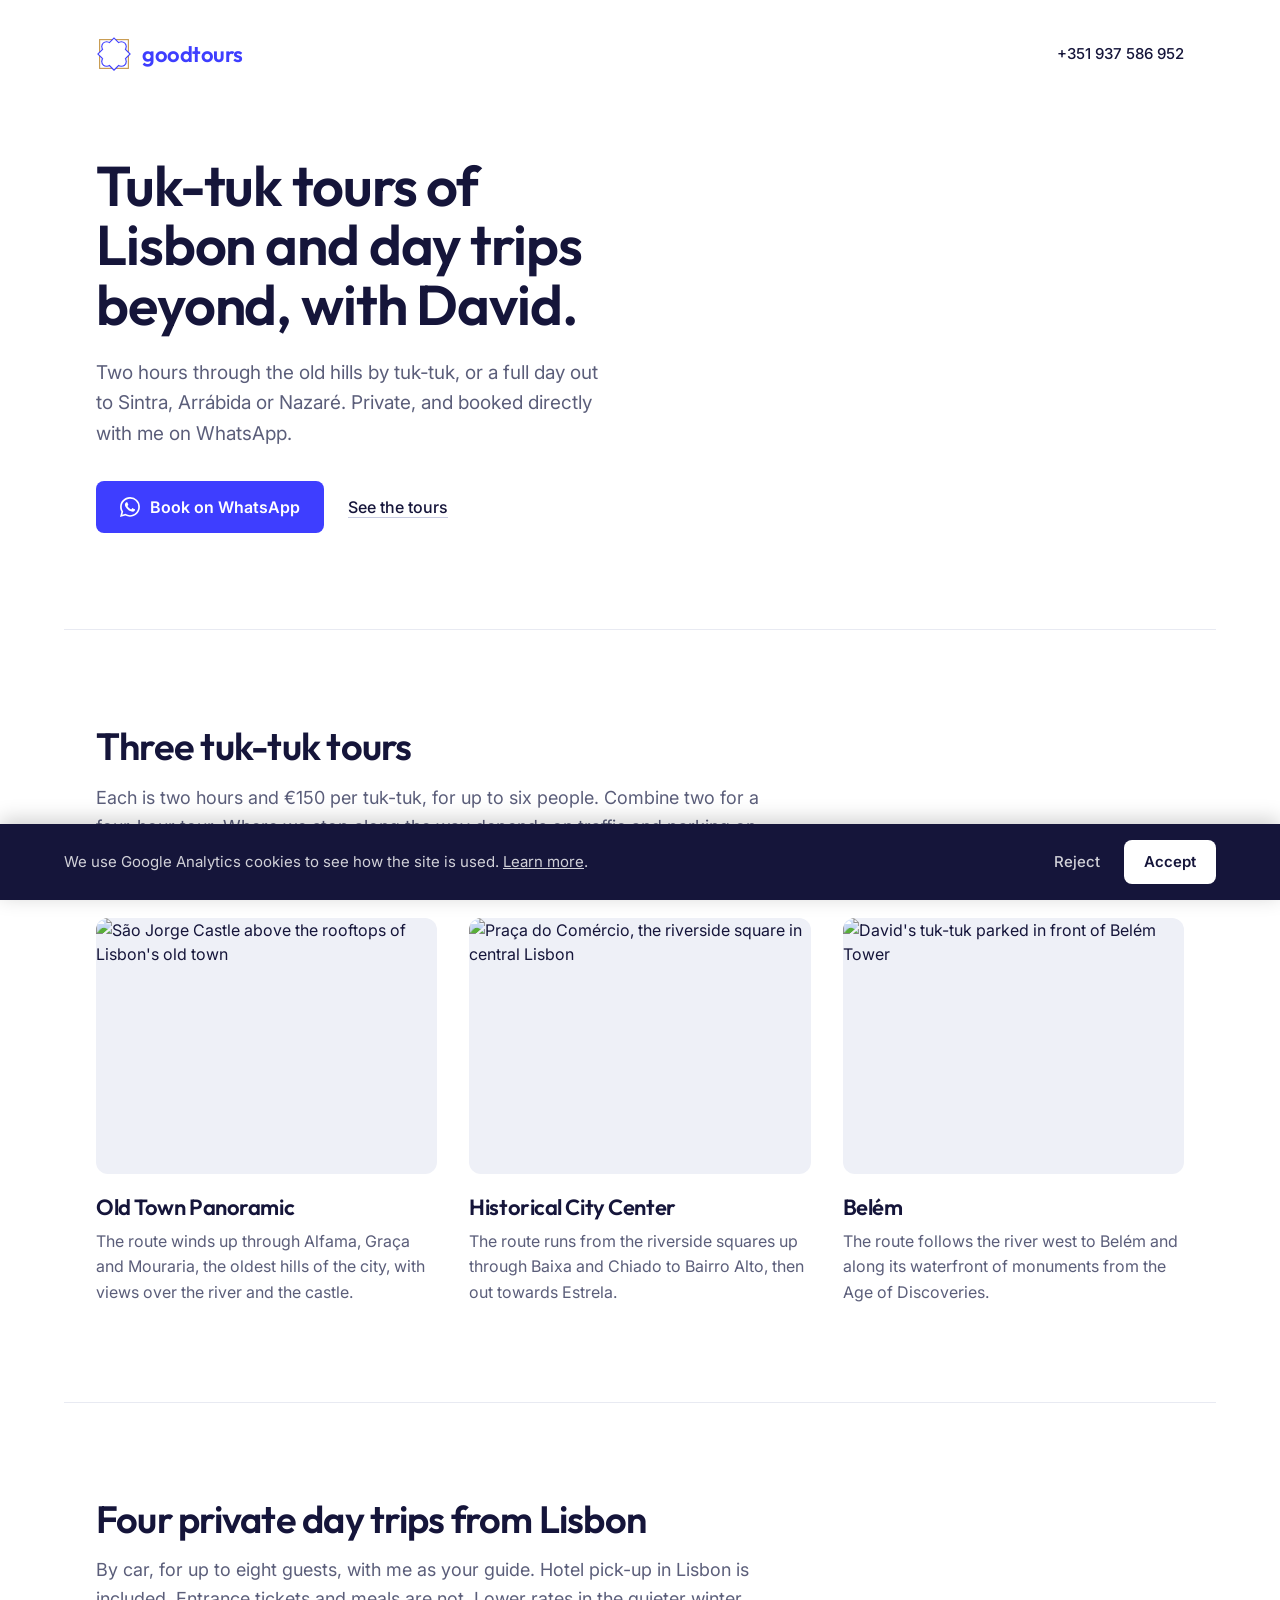
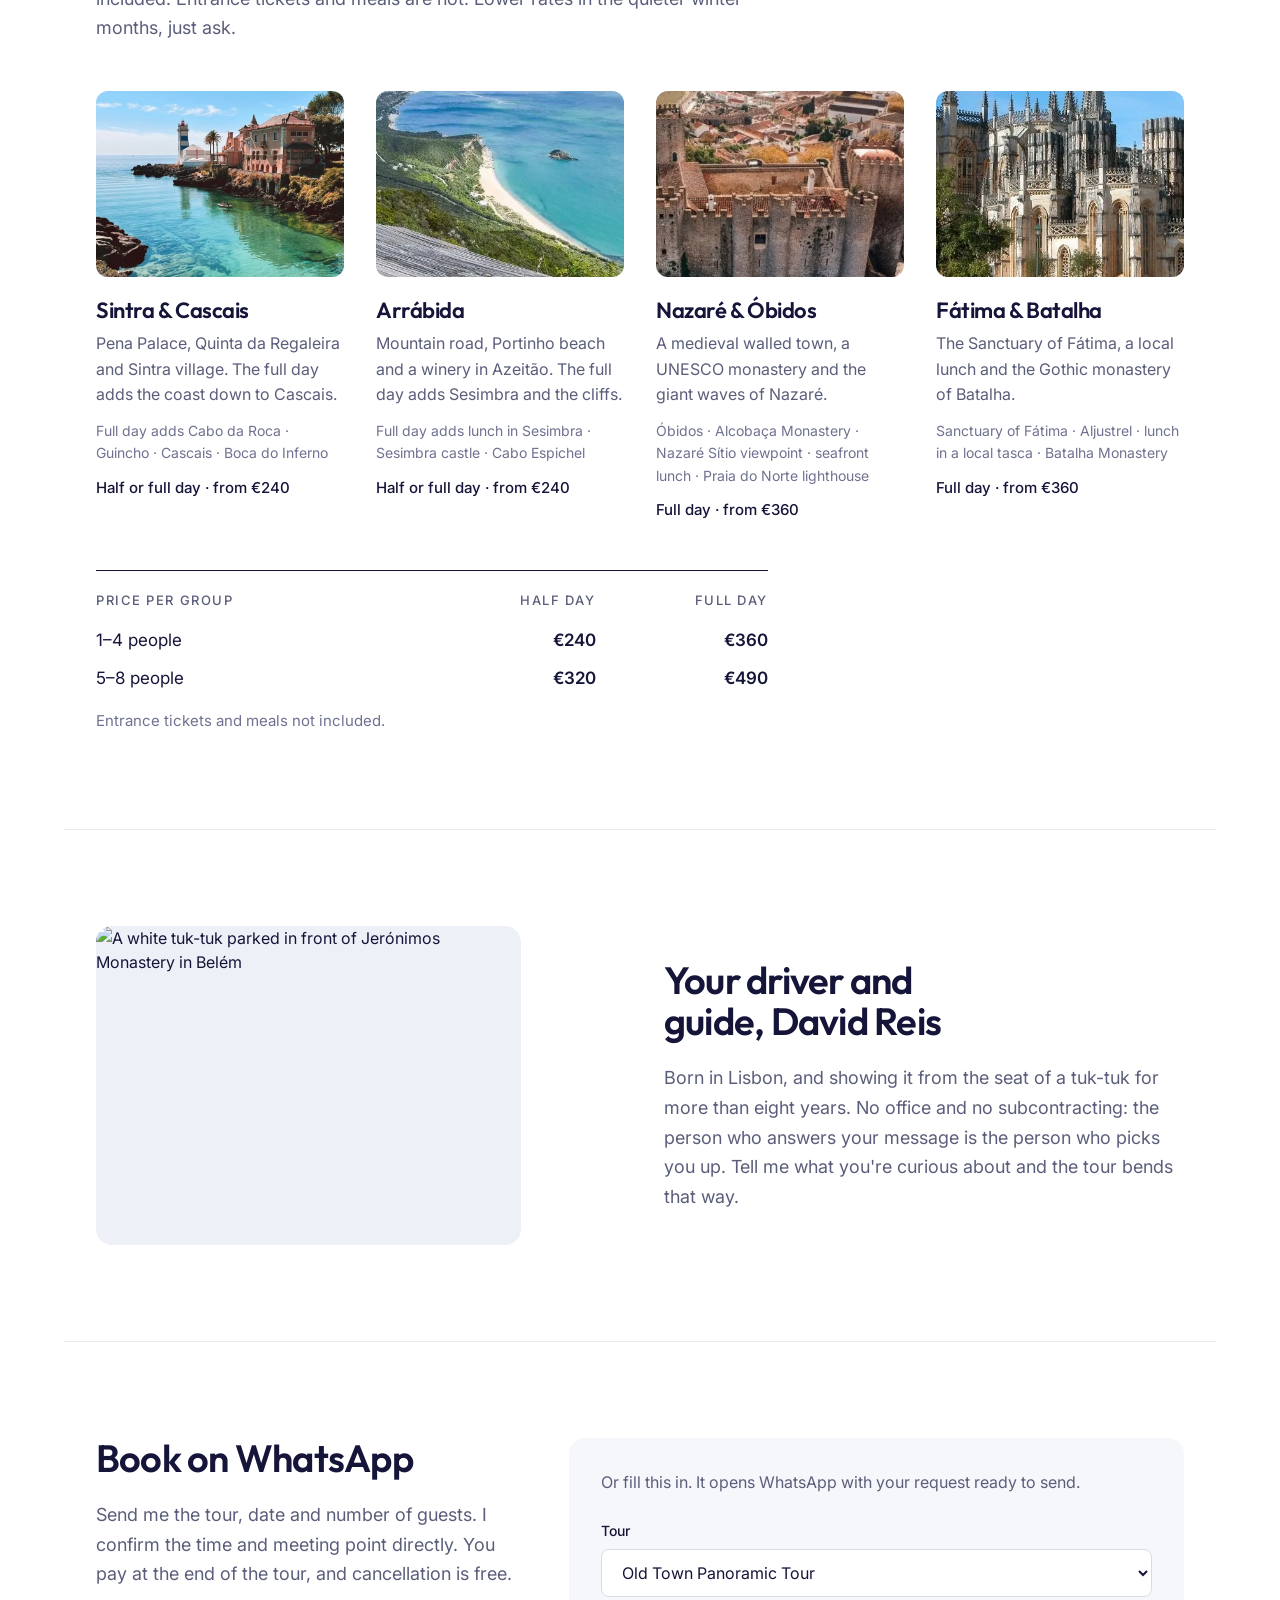
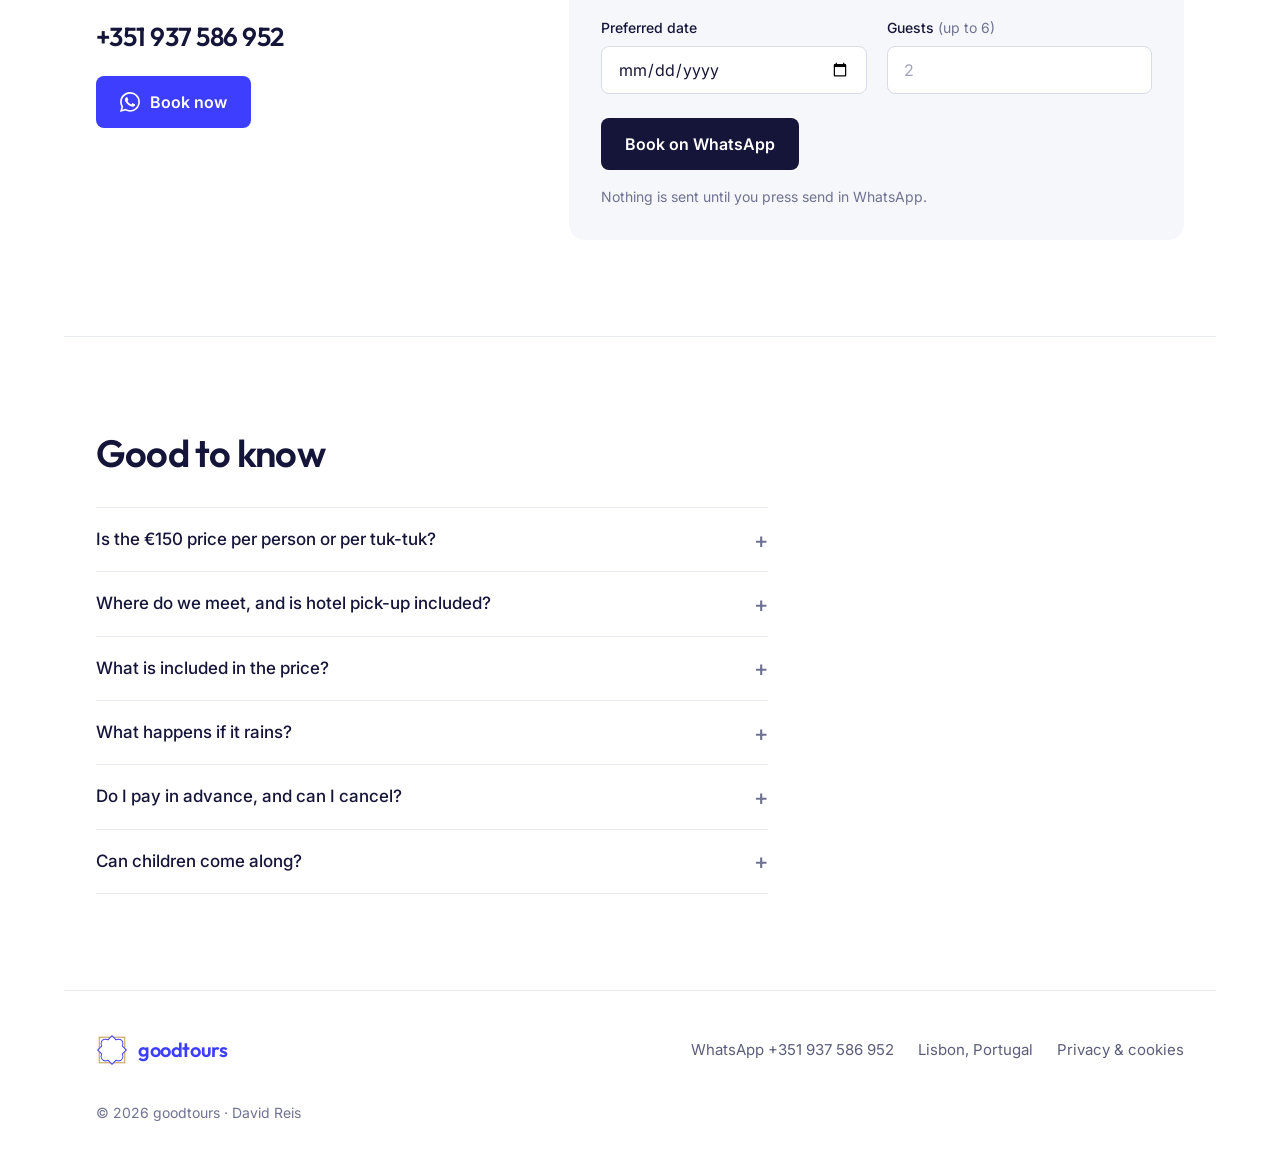
==== commit 12a42a8d: "Hero: cover both tuk-tuk tours and day trips, drop the photo and prepayment line Co-Authored-By: Cla" ====
--- a/index.html
+++ b/index.html
@@ -21,7 +21,6 @@
 <link rel="icon" href="images/favicon.svg" type="image/svg+xml">
 <link rel="icon" href="images/favicon-32.png" type="image/png" sizes="32x32">
 <link rel="apple-touch-icon" href="images/apple-touch-icon.png">
-<link rel="preload" as="image" href="images/hero-tuktuk-alfama.webp" type="image/webp" fetchpriority="high">
 
 <!-- Open Graph -->
 <meta property="og:type" content="website">
@@ -282,22 +281,13 @@
 
 <main id="main">
 <!-- HERO -->
-<section id="top" class="max-w-6xl mx-auto px-5 sm:px-8 pt-12 pb-16 md:pt-20 md:pb-24 grid grid-cols-1 md:grid-cols-12 gap-10 md:gap-12 items-center">
-  <div class="md:col-span-7 lg:col-span-6">
-    <h1 class="text-[38px] leading-[1.06] sm:text-[48px] lg:text-[56px] text-[#15153A]">Private tuk-tuk tours of Lisbon, with David.</h1>
-    <p class="mt-6 text-[18px] sm:text-[19px] leading-[1.6] text-[#5B5E7A] max-w-lg">Two hours through the old hills with a Lisbon-born driver. €150 per tuk-tuk for up to six guests, booked directly with me on WhatsApp.</p>
+<section id="top" class="max-w-6xl mx-auto px-5 sm:px-8 pt-12 pb-16 md:pt-20 md:pb-24">
+  <div class="max-w-2xl">
+    <h1 class="text-[38px] leading-[1.06] sm:text-[48px] lg:text-[56px] text-[#15153A]">Tuk-tuk tours of Lisbon and day trips beyond, with David.</h1>
+    <p class="mt-6 text-[18px] sm:text-[19px] leading-[1.6] text-[#5B5E7A] max-w-lg">Two hours through the old hills by tuk&#8209;tuk, or a full day out to Sintra, Arrábida or Nazaré. Private, and booked directly with me on WhatsApp.</p>
     <div class="mt-8 flex flex-col sm:flex-row sm:items-center gap-4 sm:gap-6">
       <a href="https://wa.me/351937586952?text=Hi%20David%2C%20I%27d%20like%20to%20book%20a%20tour." target="_blank" rel="noopener noreferrer" data-ga="whatsapp_click" data-ga-label="hero" class="btn inline-flex items-center justify-center gap-2.5 bg-[#3E3EFF] hover:bg-[#2F2FE0] text-white rounded-lg px-6 min-h-[52px] text-[16px] font-semibold focus-visible:outline-2 focus-visible:outline-offset-2 focus-visible:outline-[#3E3EFF]"><svg aria-hidden="true" class="shrink-0" width="20" height="20" fill="currentColor"><use href="#ico-wa"/></svg>Book on WhatsApp</a>
-      <a href="#tours" data-ga="cta_click" data-ga-label="hero_view_tours" class="inline-flex items-center justify-center sm:justify-start min-h-11 text-[16px] font-medium text-[#15153A] underline underline-offset-4 decoration-[#C6CAE0] hover:decoration-[#15153A] transition-colors">See the three tours</a>
-    </div>
-    <p class="mt-6 text-[15px] leading-[1.6] text-[#6F7290]">No prepayment, free cancellation.</p>
-  </div>
-  <div class="md:col-span-5 lg:col-span-6">
-    <div class="relative rounded-2xl overflow-hidden aspect-[4/3] md:aspect-[4/5] lg:aspect-[5/4] bg-[#EEF0F7]">
-      <picture>
-        <source srcset="images/hero-tuktuk-alfama.webp" type="image/webp">
-        <img src="images/hero-tuktuk-alfama.jpg" width="900" height="506" class="absolute inset-0 w-full h-full object-cover" alt="David's tuk-tuk on a cobbled Alfama street at golden hour" fetchpriority="high">
-      </picture>
+      <a href="#tours" data-ga="cta_click" data-ga-label="hero_view_tours" class="inline-flex items-center justify-center sm:justify-start min-h-11 text-[16px] font-medium text-[#15153A] underline underline-offset-4 decoration-[#C6CAE0] hover:decoration-[#15153A] transition-colors">See the tours</a>
     </div>
   </div>
 </section>
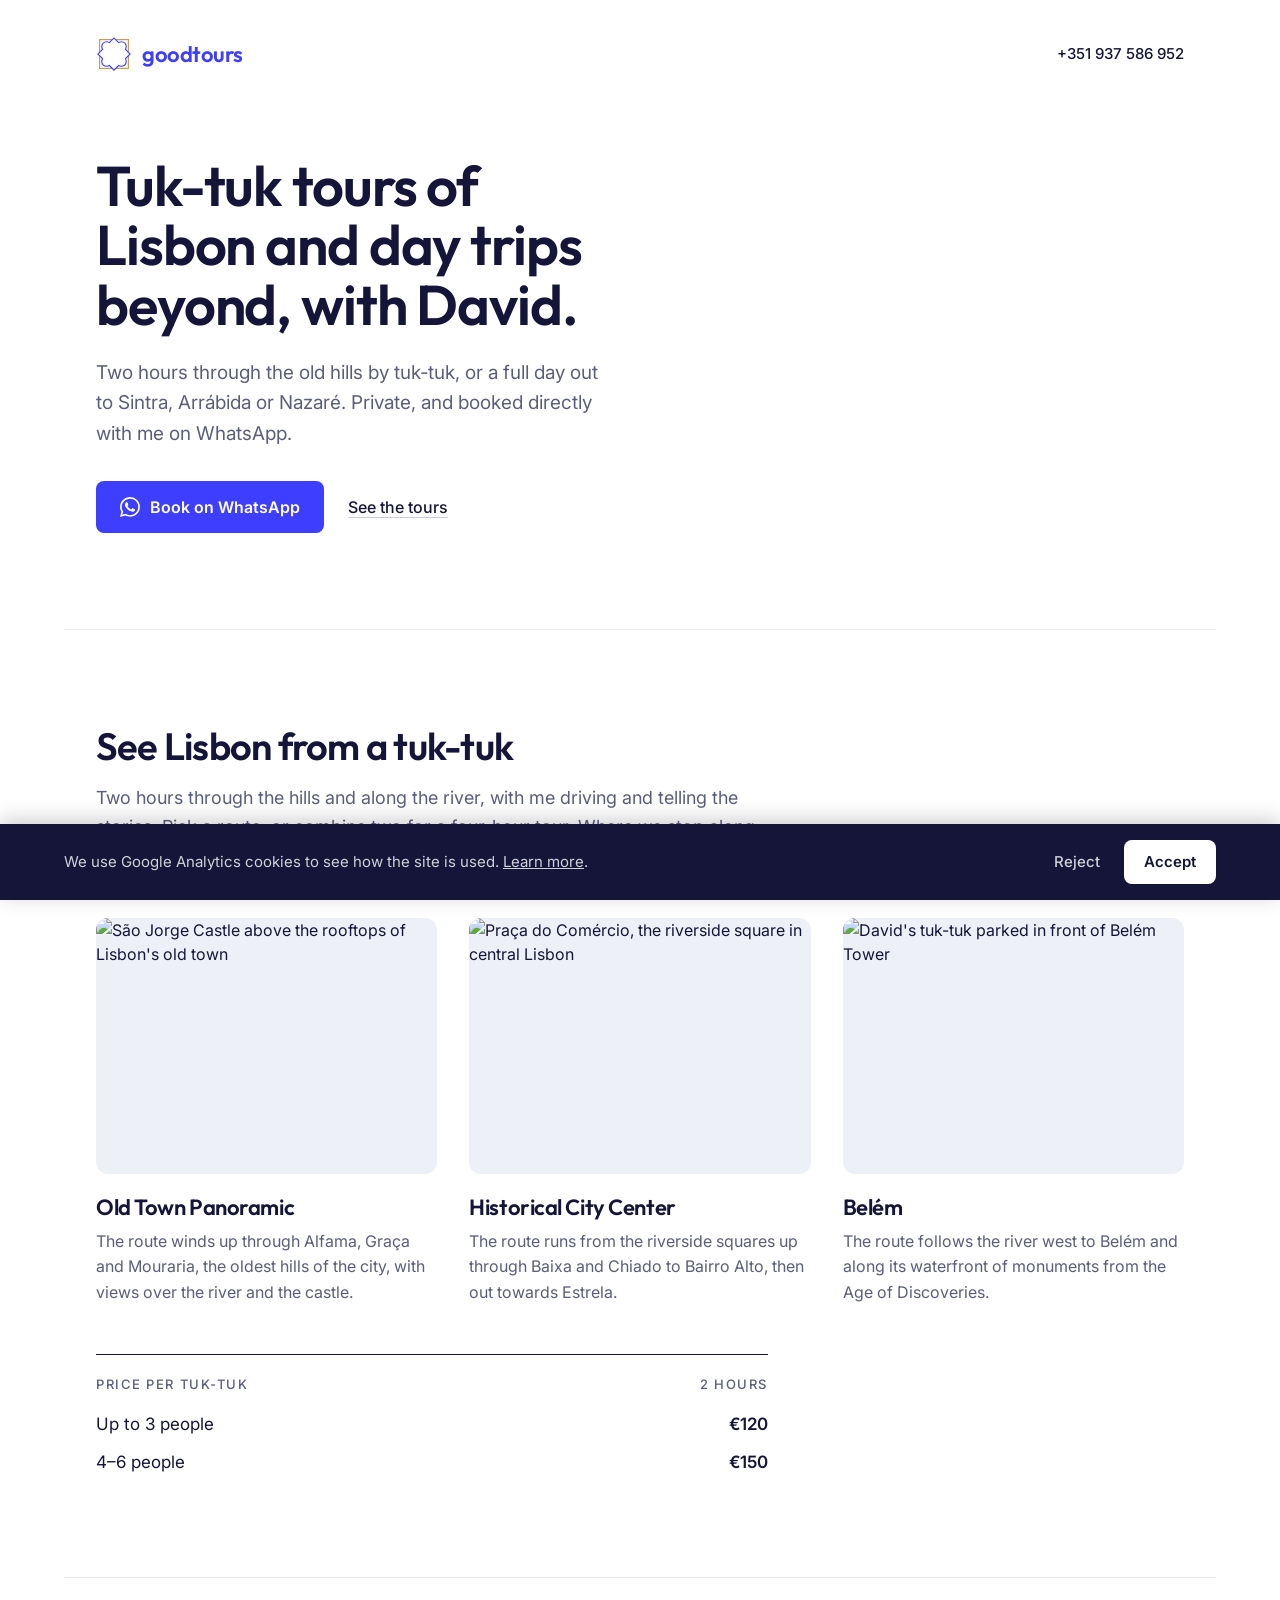
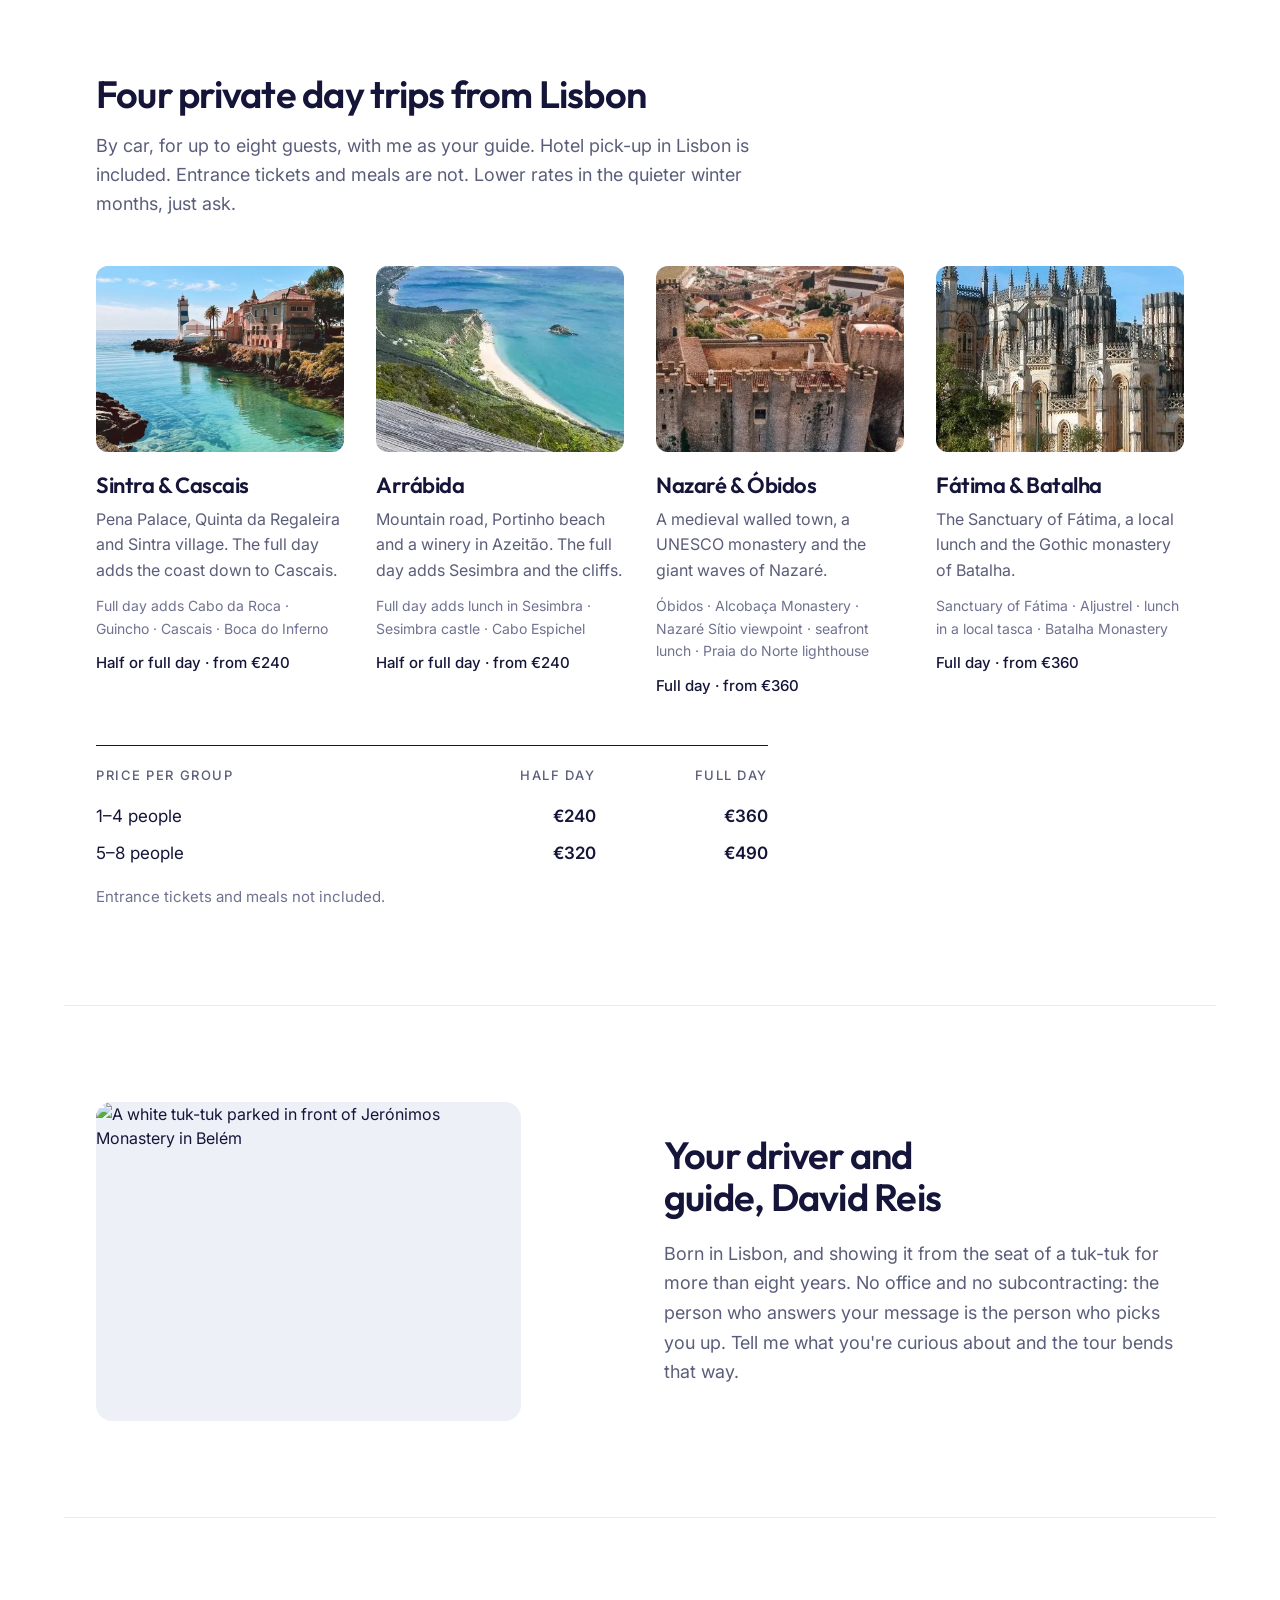
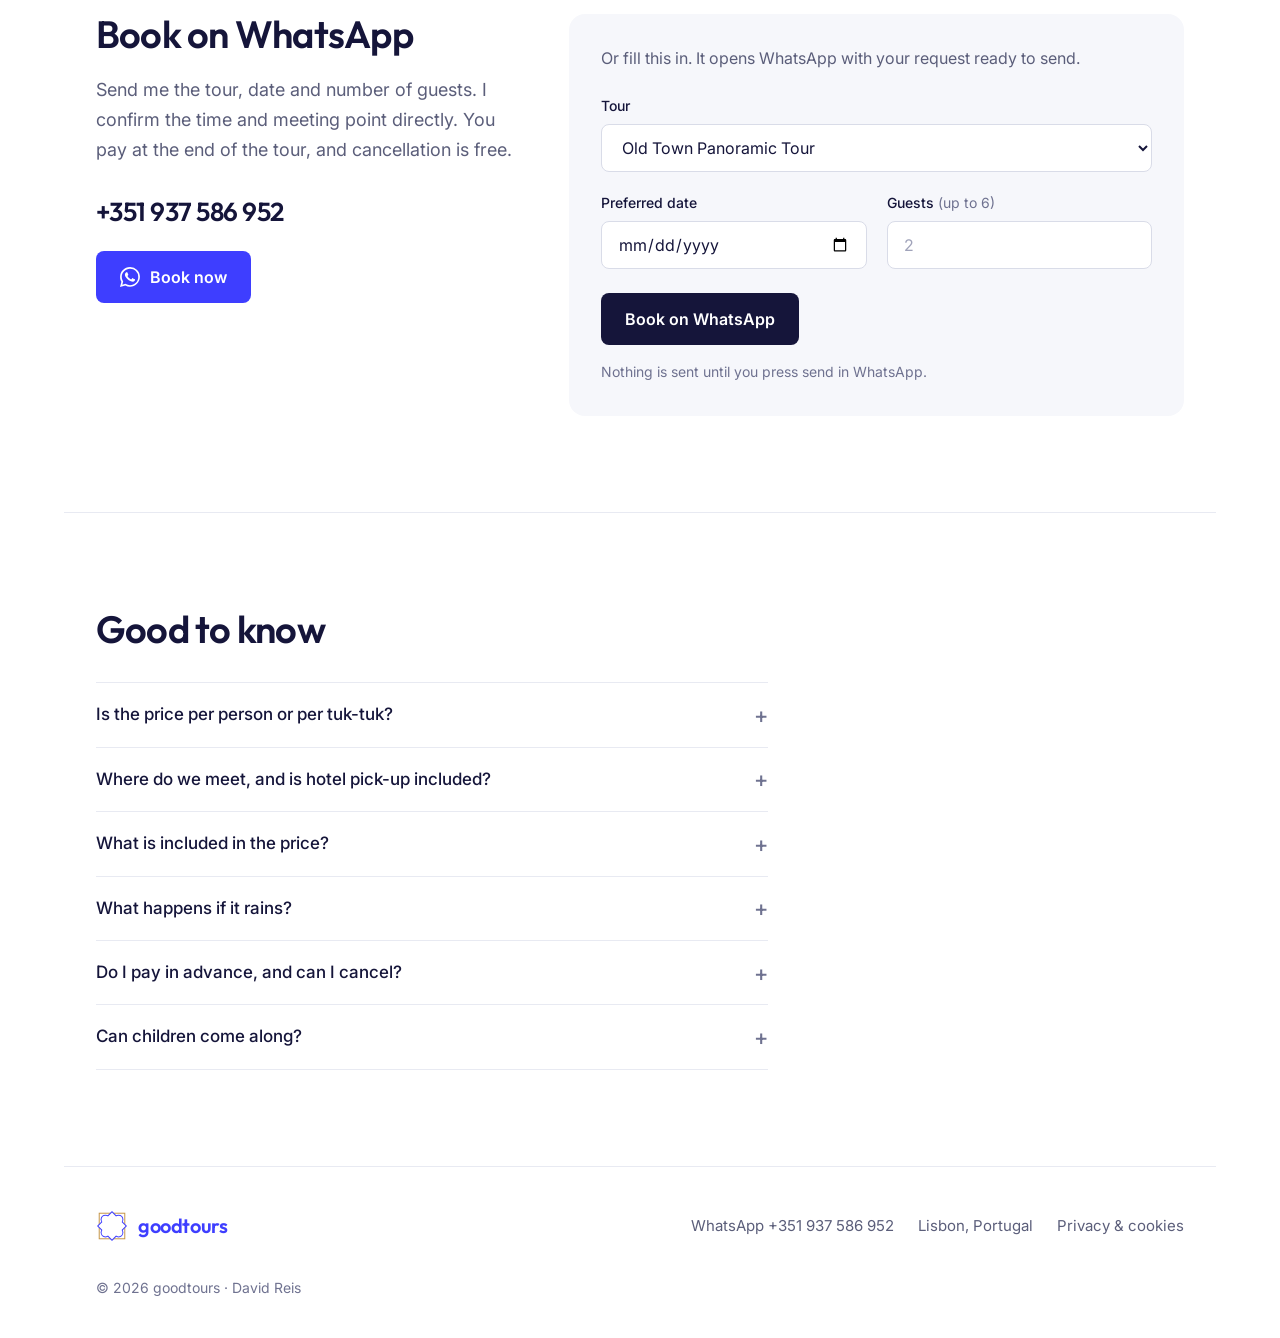
==== commit 5eeed85c: "Tuk-tuk section: inviting heading, prices moved to a two-tier table at the bottom Co-Authored-By: Cl" ====
--- a/index.html
+++ b/index.html
@@ -14,7 +14,7 @@
   gtag('config', 'G-ZGJPT9N7WZ');
 </script>
 <title>goodtours | Private Tuk-Tuk Tours &amp; Day Trips from Lisbon</title>
-<meta name="description" content="Private 2-hour tuk-tuk tours of Lisbon with David Reis, €150 per tuk-tuk for up to 6, plus day trips to Sintra, Arrábida, Nazaré and Fátima. Book on WhatsApp.">
+<meta name="description" content="Private 2-hour tuk-tuk tours of Lisbon with David Reis, from €120 per tuk-tuk for up to 6, plus day trips to Sintra, Arrábida, Nazaré and Fátima. Book on WhatsApp.">
 <meta name="robots" content="index, follow">
 <link rel="canonical" href="https://davidtours.pt/">
 <meta name="theme-color" content="#3E3EFF">
@@ -26,7 +26,7 @@
 <meta property="og:type" content="website">
 <meta property="og:site_name" content="goodtours">
 <meta property="og:title" content="goodtours | Private Tuk-Tuk Tours &amp; Day Trips from Lisbon">
-<meta property="og:description" content="Ride Lisbon's hills in a private tuk-tuk with David Reis, born in the city and guiding for 8+ years. Three 2-hour routes at €150 per tuk-tuk, plus private day trips to Sintra, Arrábida, Nazaré and Fátima. Book directly on WhatsApp.">
+<meta property="og:description" content="Ride Lisbon's hills in a private tuk-tuk with David Reis, born in the city and guiding for 8+ years. Three 2-hour routes from €120 per tuk-tuk, plus private day trips to Sintra, Arrábida, Nazaré and Fátima. Book directly on WhatsApp.">
 <meta property="og:url" content="https://davidtours.pt/">
 <meta property="og:image" content="https://davidtours.pt/images/belem-tower-tuktuk.jpg">
 <meta property="og:image:width" content="1536">
@@ -37,7 +37,7 @@
 <!-- Twitter -->
 <meta name="twitter:card" content="summary_large_image">
 <meta name="twitter:title" content="goodtours | Private Tuk-Tuk Tours &amp; Day Trips from Lisbon">
-<meta name="twitter:description" content="Private tuk-tuk tours of Lisbon with a Lisbon-born driver-guide: 2 hours, €150 per tuk-tuk, up to 6 guests. Private day trips from €240 per group. Book on WhatsApp.">
+<meta name="twitter:description" content="Private tuk-tuk tours of Lisbon with a Lisbon-born driver-guide: 2 hours, from €120 per tuk-tuk, up to 6 guests. Private day trips from €240 per group. Book on WhatsApp.">
 <meta name="twitter:image" content="https://davidtours.pt/images/belem-tower-tuktuk.jpg">
 <meta name="twitter:image:alt" content="A goodtours tuk-tuk parked in front of Belém Tower in Lisbon">
 
@@ -58,9 +58,13 @@
   "makesOffer": [
     {
       "@type": "Offer",
-      "price": "150",
+      "price": "120",
       "priceCurrency": "EUR",
-      "description": "Flat price per tuk-tuk, up to 6 guests.",
+      "description": "Price per tuk-tuk for 2 hours: €120 for up to 3 guests, €150 for 4–6 guests.",
+      "priceSpecification": [
+        {"@type": "UnitPriceSpecification", "name": "2 hours, up to 3 guests", "price": "120", "priceCurrency": "EUR"},
+        {"@type": "UnitPriceSpecification", "name": "2 hours, 4–6 guests", "price": "150", "priceCurrency": "EUR"}
+      ],
       "itemOffered": {
         "@type": "TouristTrip",
         "name": "Old Town Panoramic Tour",
@@ -78,9 +82,13 @@
     },
     {
       "@type": "Offer",
-      "price": "150",
+      "price": "120",
       "priceCurrency": "EUR",
-      "description": "Flat price per tuk-tuk, up to 6 guests.",
+      "description": "Price per tuk-tuk for 2 hours: €120 for up to 3 guests, €150 for 4–6 guests.",
+      "priceSpecification": [
+        {"@type": "UnitPriceSpecification", "name": "2 hours, up to 3 guests", "price": "120", "priceCurrency": "EUR"},
+        {"@type": "UnitPriceSpecification", "name": "2 hours, 4–6 guests", "price": "150", "priceCurrency": "EUR"}
+      ],
       "itemOffered": {
         "@type": "TouristTrip",
         "name": "Historical City Center Tour",
@@ -100,9 +108,13 @@
     },
     {
       "@type": "Offer",
-      "price": "150",
+      "price": "120",
       "priceCurrency": "EUR",
-      "description": "Flat price per tuk-tuk, up to 6 guests.",
+      "description": "Price per tuk-tuk for 2 hours: €120 for up to 3 guests, €150 for 4–6 guests.",
+      "priceSpecification": [
+        {"@type": "UnitPriceSpecification", "name": "2 hours, up to 3 guests", "price": "120", "priceCurrency": "EUR"},
+        {"@type": "UnitPriceSpecification", "name": "2 hours, 4–6 guests", "price": "150", "priceCurrency": "EUR"}
+      ],
       "itemOffered": {
         "@type": "TouristTrip",
         "name": "Belém Tour",
@@ -233,7 +245,7 @@
   "@context": "https://schema.org",
   "@type": "FAQPage",
   "mainEntity": [
-    {"@type": "Question", "name": "Is the €150 price per person or per tuk-tuk?", "acceptedAnswer": {"@type": "Answer", "text": "Per tuk-tuk. €150 covers the whole vehicle for the 2-hour tour, whether you are 1 or 6 people. Split six ways that is about €25 per person."}},
+    {"@type": "Question", "name": "Is the price per person or per tuk-tuk?", "acceptedAnswer": {"@type": "Answer", "text": "Per tuk-tuk. The price covers the whole vehicle for the 2-hour tour: €120 for up to 3 people, €150 for 4 to 6. Split six ways that is €25 per person."}},
     {"@type": "Question", "name": "Where do we meet, and is hotel pick-up included?", "acceptedAnswer": {"@type": "Answer", "text": "For day trips, pick-up and drop-off at your hotel or apartment in Lisbon is included. For tuk-tuk tours, we agree a convenient meeting point in central Lisbon on WhatsApp when you book."}},
     {"@type": "Question", "name": "What is included in the price?", "acceptedAnswer": {"@type": "Answer", "text": "Me as your driver and guide for the whole tour, and hotel pick-up and drop-off in Lisbon on day trips. Entrance tickets, meals and drinks are not included."}},
     {"@type": "Question", "name": "What happens if it rains?", "acceptedAnswer": {"@type": "Answer", "text": "Lisbon is dry most of the year, but if the forecast turns bad, message me and we will move your tour to another time or day at no cost. The tuk-tuk is open-air, so bring a light jacket in the evening and sun protection in summer."}},
@@ -295,8 +307,8 @@
 <!-- TUK-TUK TOURS -->
 <section id="tours" class="max-w-6xl mx-auto px-5 sm:px-8 py-16 md:py-24 border-t border-[#E8EAF2] overflow-hidden">
   <div class="max-w-2xl">
-    <h2 class="text-[32px] sm:text-[38px] leading-[1.1]">Three tuk-tuk tours</h2>
-    <p class="mt-4 text-[17px] sm:text-[18px] leading-[1.6] text-[#5B5E7A]">Each is two hours and €150 per tuk-tuk, for up to six people. Combine two for a four-hour tour. Where we stop along the way depends on traffic and parking on the day.</p>
+    <h2 class="text-[32px] sm:text-[38px] leading-[1.1]">See Lisbon from a tuk-tuk</h2>
+    <p class="mt-4 text-[17px] sm:text-[18px] leading-[1.6] text-[#5B5E7A]">Two hours through the hills and along the river, with me driving and telling the stories. Pick a route, or combine two for a four-hour tour. Where we stop along the way depends on traffic and parking on the day.</p>
   </div>
 
   <div class="mt-10 md:mt-12 flex gap-5 overflow-x-auto snap-x snap-mandatory scroll-px-5 -mx-5 px-5 sm:scroll-px-8 sm:-mx-8 sm:px-8 pb-2 md:grid md:grid-cols-3 md:gap-8 md:overflow-visible md:mx-0 md:px-0 md:pb-0 [scrollbar-width:none] [&::-webkit-scrollbar]:hidden">
@@ -333,6 +345,21 @@
       <h3 class="mt-5 text-[22px] leading-[1.2]">Belém</h3>
       <p class="mt-2 text-[16px] leading-[1.6] text-[#5B5E7A]">The route follows the river west to Belém and along its waterfront of monuments from the Age of Discoveries.</p>
     </article>
+  </div>
+
+  <div class="mt-10 md:mt-12 max-w-2xl border-t border-[#15153A] pt-5">
+    <table class="w-full text-[17px] text-[#15153A]">
+      <thead>
+        <tr class="text-[13px] tracking-[0.12em] uppercase text-[#5B5E7A]">
+          <th scope="col" class="text-left font-medium pb-3">Price per tuk-tuk</th>
+          <th scope="col" class="text-right font-medium pb-3">2 hours</th>
+        </tr>
+      </thead>
+      <tbody>
+        <tr><td class="py-1.5">Up to 3 people</td><td class="py-1.5 text-right font-semibold">€120</td></tr>
+        <tr><td class="py-1.5">4–6 people</td><td class="py-1.5 text-right font-semibold">€150</td></tr>
+      </tbody>
+    </table>
   </div>
 </section>
 
@@ -449,7 +476,7 @@
       <div class="sm:col-span-2">
         <label for="rsvp-tour" class="block text-[14px] font-medium text-[#15153A] mb-2">Tour</label>
         <select id="rsvp-tour" name="tour" onchange="updateGuestLimit()" class="w-full bg-white border border-[#D9DCE8] rounded-lg px-4 min-h-12 text-[16px] text-[#15153A] focus:outline-none focus:border-[#3E3EFF] focus:ring-1 focus:ring-[#3E3EFF]">
-          <optgroup label="Tuk-tuk tours · 2h · €150 per tuk-tuk">
+          <optgroup label="Tuk-tuk tours · 2h · up to 6">
             <option value="Old Town Panoramic Tour">Old Town Panoramic Tour</option>
             <option value="Historical City Center Tour">Historical City Center Tour</option>
             <option value="Belém Tour">Belém Tour</option>
@@ -482,8 +509,8 @@
     <h2 class="text-[32px] sm:text-[38px] leading-[1.1]">Good to know</h2>
     <div class="mt-8 divide-y divide-[#E8EAF2] border-t border-b border-[#E8EAF2]">
       <details class="group">
-        <summary class="flex items-center justify-between gap-6 cursor-pointer list-none py-5 text-[17px] font-medium leading-snug text-[#15153A] hover:text-[#3E3EFF] transition-colors focus-visible:outline-2 focus-visible:outline-offset-2 focus-visible:outline-[#3E3EFF]"><span>Is the €150 price per person or per <span class="whitespace-nowrap">tuk-tuk</span>?</span><span aria-hidden="true" class="shrink-0 text-[22px] leading-none text-[#6F7290] transition-transform duration-200 group-open:rotate-45">+</span></summary>
-        <p class="pb-5 text-[16px] leading-[1.65] text-[#5B5E7A]">Per tuk-tuk. €150 covers the whole vehicle for the 2-hour tour, whether you are 1 or 6 people. Split six ways that is about €25 per person.</p>
+        <summary class="flex items-center justify-between gap-6 cursor-pointer list-none py-5 text-[17px] font-medium leading-snug text-[#15153A] hover:text-[#3E3EFF] transition-colors focus-visible:outline-2 focus-visible:outline-offset-2 focus-visible:outline-[#3E3EFF]"><span>Is the price per person or per <span class="whitespace-nowrap">tuk-tuk</span>?</span><span aria-hidden="true" class="shrink-0 text-[22px] leading-none text-[#6F7290] transition-transform duration-200 group-open:rotate-45">+</span></summary>
+        <p class="pb-5 text-[16px] leading-[1.65] text-[#5B5E7A]">Per tuk-tuk. The price covers the whole vehicle for the 2-hour tour: €120 for up to 3 people, €150 for 4 to 6. Split six ways that is €25 per person.</p>
       </details>
       <details class="group">
         <summary class="flex items-center justify-between gap-6 cursor-pointer list-none py-5 text-[17px] font-medium leading-snug text-[#15153A] hover:text-[#3E3EFF] transition-colors focus-visible:outline-2 focus-visible:outline-offset-2 focus-visible:outline-[#3E3EFF]"><span>Where do we meet, and is hotel pick-up included?</span><span aria-hidden="true" class="shrink-0 text-[22px] leading-none text-[#6F7290] transition-transform duration-200 group-open:rotate-45">+</span></summary>
--- a/styles.css
+++ b/styles.css
@@ -1,2 +1,2 @@
 /*! tailwindcss v4.3.3 | MIT License | https://tailwindcss.com */
-@layer properties{@supports (((-webkit-hyphens:none)) and (not (margin-trim:inline))) or ((-moz-orient:inline) and (not (color:rgb(from red r g b)))){*,:before,:after,::backdrop{--tw-rotate-x:initial;--tw-rotate-y:initial;--tw-rotate-z:initial;--tw-skew-x:initial;--tw-skew-y:initial;--tw-scroll-snap-strictness:proximity;--tw-space-y-reverse:0;--tw-divide-y-reverse:0;--tw-border-style:solid;--tw-leading:initial;--tw-font-weight:initial;--tw-tracking:initial;--tw-shadow:0 0 #0000;--tw-shadow-color:initial;--tw-shadow-alpha:100%;--tw-inset-shadow:0 0 #0000;--tw-inset-shadow-color:initial;--tw-inset-shadow-alpha:100%;--tw-ring-color:initial;--tw-ring-shadow:0 0 #0000;--tw-inset-ring-color:initial;--tw-inset-ring-shadow:0 0 #0000;--tw-ring-inset:initial;--tw-ring-offset-width:0px;--tw-ring-offset-color:#fff;--tw-ring-offset-shadow:0 0 #0000;--tw-backdrop-blur:initial;--tw-backdrop-brightness:initial;--tw-backdrop-contrast:initial;--tw-backdrop-grayscale:initial;--tw-backdrop-hue-rotate:initial;--tw-backdrop-invert:initial;--tw-backdrop-opacity:initial;--tw-backdrop-saturate:initial;--tw-backdrop-sepia:initial;--tw-duration:initial;--tw-outline-style:solid}}}@layer theme{:root,:host{--font-sans:-apple-system, BlinkMacSystemFont, "Segoe UI", Roboto, "Helvetica Neue", "Noto Sans", Arial, sans-serif, "Apple Color Emoji", "Segoe UI Emoji", "Segoe UI Symbol", "Noto Color Emoji";--font-mono:ui-monospace, SFMono-Regular, Menlo, Monaco, Consolas, "Liberation Mono", "Courier New", monospace;--color-black:#000;--color-white:#fff;--spacing:.25rem;--container-lg:32rem;--container-2xl:42rem;--container-3xl:48rem;--container-6xl:72rem;--container-7xl:80rem;--text-xl:1.25rem;--text-xl--line-height:calc(1.75 / 1.25);--text-3xl:1.875rem;--text-3xl--line-height:calc(2.25 / 1.875);--text-4xl:2.25rem;--text-4xl--line-height:calc(2.5 / 2.25);--font-weight-normal:400;--font-weight-medium:500;--font-weight-semibold:600;--font-weight-bold:700;--tracking-tight:-.025em;--tracking-widest:.1em;--leading-tight:1.25;--leading-snug:1.375;--leading-relaxed:1.625;--radius-lg:.5rem;--radius-xl:.75rem;--radius-2xl:1rem;--default-transition-duration:.15s;--default-transition-timing-function:cubic-bezier(.4, 0, .2, 1);--default-font-family:var(--font-sans);--default-mono-font-family:var(--font-mono)}}@layer base{*,:after,:before,::backdrop{box-sizing:border-box;border:0 solid;margin:0;padding:0}::file-selector-button{box-sizing:border-box;border:0 solid;margin:0;padding:0}html,:host{-webkit-text-size-adjust:100%;tab-size:4;line-height:1.5;font-family:var(--default-font-family,-apple-system, BlinkMacSystemFont, "Segoe UI", Roboto, "Helvetica Neue", "Noto Sans", Arial, sans-serif, "Apple Color Emoji", "Segoe UI Emoji", "Segoe UI Symbol", "Noto Color Emoji");font-feature-settings:var(--default-font-feature-settings,normal);font-variation-settings:var(--default-font-variation-settings,normal);-webkit-tap-highlight-color:transparent}hr{height:0;color:inherit;border-top-width:1px}abbr:where([title]){-webkit-text-decoration:underline dotted;text-decoration:underline dotted}h1,h2,h3,h4,h5,h6{font-size:inherit;font-weight:inherit}a{color:inherit;-webkit-text-decoration:inherit;-webkit-text-decoration:inherit;-webkit-text-decoration:inherit;text-decoration:inherit}b,strong{font-weight:bolder}code,kbd,samp,pre{font-family:var(--default-mono-font-family,ui-monospace, SFMono-Regular, Menlo, Monaco, Consolas, "Liberation Mono", "Courier New", monospace);font-feature-settings:var(--default-mono-font-feature-settings,normal);font-variation-settings:var(--default-mono-font-variation-settings,normal);font-size:1em}small{font-size:80%}sub,sup{vertical-align:baseline;font-size:75%;line-height:0;position:relative}sub{bottom:-.25em}sup{top:-.5em}table{text-indent:0;border-color:inherit;border-collapse:collapse}:-moz-focusring:where(:not(iframe)){outline:auto}progress{vertical-align:baseline}summary{display:list-item}ol,ul,menu{list-style:none}img,svg,video,canvas,audio,iframe,embed,object{vertical-align:middle;display:block}img,video{max-width:100%;height:auto}button,input,select,optgroup,textarea{font:inherit;font-feature-settings:inherit;font-variation-settings:inherit;letter-spacing:inherit;color:inherit;opacity:1;background-color:#0000;border-radius:0}::file-selector-button{font:inherit;font-feature-settings:inherit;font-variation-settings:inherit;letter-spacing:inherit;color:inherit;opacity:1;background-color:#0000;border-radius:0}:where(select:is([multiple],[size])) optgroup{font-weight:bolder}:where(select:is([multiple],[size])) optgroup option{padding-inline-start:20px}::file-selector-button{margin-inline-end:4px}::placeholder{opacity:1}@supports (not ((-webkit-appearance:-apple-pay-button))) or (contain-intrinsic-size:1px){::placeholder{color:currentColor}@supports (color:color-mix(in lab, red, red)){::placeholder{color:color-mix(in oklab, currentcolor 50%, transparent)}}}textarea{resize:vertical}::-webkit-search-decoration{-webkit-appearance:none}::-webkit-date-and-time-value{min-height:1lh;text-align:inherit}::-webkit-datetime-edit{display:inline-flex}::-webkit-datetime-edit-fields-wrapper{padding:0}::-webkit-datetime-edit{padding-block:0}::-webkit-datetime-edit-year-field{padding-block:0}::-webkit-datetime-edit-month-field{padding-block:0}::-webkit-datetime-edit-day-field{padding-block:0}::-webkit-datetime-edit-hour-field{padding-block:0}::-webkit-datetime-edit-minute-field{padding-block:0}::-webkit-datetime-edit-second-field{padding-block:0}::-webkit-datetime-edit-millisecond-field{padding-block:0}::-webkit-datetime-edit-meridiem-field{padding-block:0}::-webkit-calendar-picker-indicator{line-height:1}:-moz-ui-invalid{box-shadow:none}button,input:where([type=button],[type=reset],[type=submit]){appearance:button}::file-selector-button{appearance:button}::-webkit-inner-spin-button{height:auto}::-webkit-outer-spin-button{height:auto}[hidden]:where(:not([hidden=until-found])){display:none!important}}@layer components;@layer utilities{.visible{visibility:visible}.sr-only{clip-path:inset(50%);white-space:nowrap;border-width:0;width:1px;height:1px;margin:-1px;padding:0;position:absolute;overflow:hidden}.absolute{position:absolute}.fixed{position:fixed}.relative{position:relative}.static{position:static}.sticky{position:sticky}.inset-0{inset:0}.inset-x-0{inset-inline:0}.top-0{top:0}.right-5{right:calc(var(--spacing) * 5)}.bottom-0{bottom:0}.bottom-5{bottom:calc(var(--spacing) * 5)}.z-40{z-index:40}.z-50{z-index:50}.z-\[100\]{z-index:100}.-mx-5{margin-inline:calc(var(--spacing) * -5)}.mx-auto{margin-inline:auto}.mt-2{margin-top:calc(var(--spacing) * 2)}.mt-3{margin-top:calc(var(--spacing) * 3)}.mt-4{margin-top:calc(var(--spacing) * 4)}.mt-5{margin-top:calc(var(--spacing) * 5)}.mt-6{margin-top:calc(var(--spacing) * 6)}.mt-7{margin-top:calc(var(--spacing) * 7)}.mt-8{margin-top:calc(var(--spacing) * 8)}.mt-10{margin-top:calc(var(--spacing) * 10)}.mb-2{margin-bottom:calc(var(--spacing) * 2)}.mb-3{margin-bottom:calc(var(--spacing) * 3)}.mb-10{margin-bottom:calc(var(--spacing) * 10)}.block{display:block}.flex{display:flex}.grid{display:grid}.hidden{display:none}.inline{display:inline}.inline-block{display:inline-block}.inline-flex{display:inline-flex}.table{display:table}.aspect-\[4\/3\]{aspect-ratio:4/3}.h-8{height:calc(var(--spacing) * 8)}.h-9{height:calc(var(--spacing) * 9)}.h-10{height:calc(var(--spacing) * 10)}.h-\[52px\]{height:52px}.h-full{height:100%}.min-h-11{min-height:calc(var(--spacing) * 11)}.min-h-12{min-height:calc(var(--spacing) * 12)}.min-h-\[52px\]{min-height:52px}.w-8{width:calc(var(--spacing) * 8)}.w-9{width:calc(var(--spacing) * 9)}.w-10{width:calc(var(--spacing) * 10)}.w-\[52px\]{width:52px}.w-\[80\%\]{width:80%}.w-full{width:100%}.max-w-2xl{max-width:var(--container-2xl)}.max-w-3xl{max-width:var(--container-3xl)}.max-w-6xl{max-width:var(--container-6xl)}.max-w-7xl{max-width:var(--container-7xl)}.max-w-lg{max-width:var(--container-lg)}.shrink-0{flex-shrink:0}.transform{transform:var(--tw-rotate-x,) var(--tw-rotate-y,) var(--tw-rotate-z,) var(--tw-skew-x,) var(--tw-skew-y,)}.cursor-pointer{cursor:pointer}.resize{resize:both}.snap-x{scroll-snap-type:x var(--tw-scroll-snap-strictness)}.snap-mandatory{--tw-scroll-snap-strictness:mandatory}.snap-start{scroll-snap-align:start}.scroll-px-5{scroll-padding-inline:calc(var(--spacing) * 5)}.\[scrollbar-width\:none\]{scrollbar-width:none}.list-none{list-style-type:none}.grid-cols-1{grid-template-columns:repeat(1,minmax(0,1fr))}.flex-col{flex-direction:column}.flex-wrap{flex-wrap:wrap}.items-center{align-items:center}.justify-between{justify-content:space-between}.justify-center{justify-content:center}.gap-2{gap:calc(var(--spacing) * 2)}.gap-2\.5{gap:calc(var(--spacing) * 2.5)}.gap-3{gap:calc(var(--spacing) * 3)}.gap-4{gap:calc(var(--spacing) * 4)}.gap-5{gap:calc(var(--spacing) * 5)}.gap-6{gap:calc(var(--spacing) * 6)}.gap-10{gap:calc(var(--spacing) * 10)}:where(.space-y-8>:not(:last-child)){--tw-space-y-reverse:0;margin-block-start:calc(calc(var(--spacing) * 8) * var(--tw-space-y-reverse));margin-block-end:calc(calc(var(--spacing) * 8) * calc(1 - var(--tw-space-y-reverse)))}.gap-x-6{column-gap:calc(var(--spacing) * 6)}.gap-y-2{row-gap:calc(var(--spacing) * 2)}:where(.divide-y>:not(:last-child)){--tw-divide-y-reverse:0;border-bottom-style:var(--tw-border-style);border-top-style:var(--tw-border-style);border-top-width:calc(1px * var(--tw-divide-y-reverse));border-bottom-width:calc(1px * calc(1 - var(--tw-divide-y-reverse)))}:where(.divide-\[\#E8EAF2\]>:not(:last-child)){border-color:#e8eaf2}.overflow-hidden{overflow:hidden}.overflow-x-auto{overflow-x:auto}.scroll-smooth{scroll-behavior:smooth}.rounded{border-radius:.25rem}.rounded-2xl{border-radius:var(--radius-2xl)}.rounded-full{border-radius:3.40282e38px}.rounded-lg{border-radius:var(--radius-lg)}.rounded-xl{border-radius:var(--radius-xl)}.border{border-style:var(--tw-border-style);border-width:1px}.border-t{border-top-style:var(--tw-border-style);border-top-width:1px}.border-b{border-bottom-style:var(--tw-border-style);border-bottom-width:1px}.border-\[\#15153A\]{border-color:#15153a}.border-\[\#D9DCE8\]{border-color:#d9dce8}.border-\[\#E8EAF2\]{border-color:#e8eaf2}.border-black\/5{border-color:#0000000d}@supports (color:color-mix(in lab, red, red)){.border-black\/5{border-color:color-mix(in oklab, var(--color-black) 5%, transparent)}}.bg-\[\#3E3EFF\]{background-color:#3e3eff}.bg-\[\#25D366\]{background-color:#25d366}.bg-\[\#15153A\]{background-color:#15153a}.bg-\[\#EEF0F7\]{background-color:#eef0f7}.bg-\[\#F6F7FB\]{background-color:#f6f7fb}.bg-\[\#F6F7FC\]{background-color:#f6f7fc}.bg-\[\#F6F7FC\]\/90{background-color:oklab(97.6796% .000838906 -.00667256/.9)}.bg-black\/5{background-color:#0000000d}@supports (color:color-mix(in lab, red, red)){.bg-black\/5{background-color:color-mix(in oklab, var(--color-black) 5%, transparent)}}.bg-white{background-color:var(--color-white)}.object-cover{object-fit:cover}.p-6{padding:calc(var(--spacing) * 6)}.px-1\.5{padding-inline:calc(var(--spacing) * 1.5)}.px-4{padding-inline:calc(var(--spacing) * 4)}.px-5{padding-inline:calc(var(--spacing) * 5)}.px-6{padding-inline:calc(var(--spacing) * 6)}.py-0\.5{padding-block:calc(var(--spacing) * .5)}.py-1\.5{padding-block:calc(var(--spacing) * 1.5)}.py-2{padding-block:calc(var(--spacing) * 2)}.py-3{padding-block:calc(var(--spacing) * 3)}.py-4{padding-block:calc(var(--spacing) * 4)}.py-5{padding-block:calc(var(--spacing) * 5)}.py-14{padding-block:calc(var(--spacing) * 14)}.py-16{padding-block:calc(var(--spacing) * 16)}.pt-5{padding-top:calc(var(--spacing) * 5)}.pt-6{padding-top:calc(var(--spacing) * 6)}.pt-10{padding-top:calc(var(--spacing) * 10)}.pt-12{padding-top:calc(var(--spacing) * 12)}.pb-2{padding-bottom:calc(var(--spacing) * 2)}.pb-3{padding-bottom:calc(var(--spacing) * 3)}.pb-5{padding-bottom:calc(var(--spacing) * 5)}.pb-8{padding-bottom:calc(var(--spacing) * 8)}.pb-10{padding-bottom:calc(var(--spacing) * 10)}.pb-16{padding-bottom:calc(var(--spacing) * 16)}.text-left{text-align:left}.text-right{text-align:right}.text-3xl{font-size:var(--text-3xl);line-height:var(--tw-leading,var(--text-3xl--line-height))}.text-xl{font-size:var(--text-xl);line-height:var(--tw-leading,var(--text-xl--line-height))}.text-\[12px\]{font-size:12px}.text-\[13px\]{font-size:13px}.text-\[14px\]{font-size:14px}.text-\[15px\]{font-size:15px}.text-\[16px\]{font-size:16px}.text-\[17px\]{font-size:17px}.text-\[18px\]{font-size:18px}.text-\[20px\]{font-size:20px}.text-\[22px\]{font-size:22px}.text-\[26px\]{font-size:26px}.text-\[32px\]{font-size:32px}.text-\[38px\]{font-size:38px}.leading-\[1\.1\]{--tw-leading:1.1;line-height:1.1}.leading-\[1\.2\]{--tw-leading:1.2;line-height:1.2}.leading-\[1\.06\]{--tw-leading:1.06;line-height:1.06}.leading-\[1\.6\]{--tw-leading:1.6;line-height:1.6}.leading-\[1\.65\]{--tw-leading:1.65;line-height:1.65}.leading-none{--tw-leading:1;line-height:1}.leading-relaxed{--tw-leading:var(--leading-relaxed);line-height:var(--leading-relaxed)}.leading-snug{--tw-leading:var(--leading-snug);line-height:var(--leading-snug)}.leading-tight{--tw-leading:var(--leading-tight);line-height:var(--leading-tight)}.font-bold{--tw-font-weight:var(--font-weight-bold);font-weight:var(--font-weight-bold)}.font-medium{--tw-font-weight:var(--font-weight-medium);font-weight:var(--font-weight-medium)}.font-normal{--tw-font-weight:var(--font-weight-normal);font-weight:var(--font-weight-normal)}.font-semibold{--tw-font-weight:var(--font-weight-semibold);font-weight:var(--font-weight-semibold)}.tracking-\[0\.12em\]{--tw-tracking:.12em;letter-spacing:.12em}.tracking-tight{--tw-tracking:var(--tracking-tight);letter-spacing:var(--tracking-tight)}.tracking-widest{--tw-tracking:var(--tracking-widest);letter-spacing:var(--tracking-widest)}.text-wrap{text-wrap:wrap}.whitespace-nowrap{white-space:nowrap}.text-\[\#3E3EFF\]{color:#3e3eff}.text-\[\#5B5E7A\]{color:#5b5e7a}.text-\[\#6F7290\]{color:#6f7290}.text-\[\#15153A\]{color:#15153a}.text-\[\#15153A\]\/75{color:oklab(22.0746% .0109523 -.0688952/.75)}.text-\[\#15153A\]\/80{color:oklab(22.0746% .0109523 -.0688952/.8)}.text-white{color:var(--color-white)}.text-white\/50{color:#ffffff80}@supports (color:color-mix(in lab, red, red)){.text-white\/50{color:color-mix(in oklab, var(--color-white) 50%, transparent)}}.text-white\/80{color:#fffc}@supports (color:color-mix(in lab, red, red)){.text-white\/80{color:color-mix(in oklab, var(--color-white) 80%, transparent)}}.uppercase{text-transform:uppercase}.underline{text-decoration-line:underline}.decoration-\[\#C6CAE0\]{text-decoration-color:#c6cae0}.underline-offset-4{text-underline-offset:4px}.antialiased{-webkit-font-smoothing:antialiased;-moz-osx-font-smoothing:grayscale}.shadow-\[0_-4px_20px_rgba\(0\,0\,0\,0\.2\)\]{--tw-shadow:0 -4px 20px var(--tw-shadow-color,#0003);box-shadow:var(--tw-inset-shadow), var(--tw-inset-ring-shadow), var(--tw-ring-offset-shadow), var(--tw-ring-shadow), var(--tw-shadow)}.shadow-\[0_8px_24px_-8px_rgba\(0\,0\,0\,0\.35\)\]{--tw-shadow:0 8px 24px -8px var(--tw-shadow-color,#00000059);box-shadow:var(--tw-inset-shadow), var(--tw-inset-ring-shadow), var(--tw-ring-offset-shadow), var(--tw-ring-shadow), var(--tw-shadow)}.backdrop-blur{--tw-backdrop-blur:blur(8px);-webkit-backdrop-filter:var(--tw-backdrop-blur,) var(--tw-backdrop-brightness,) var(--tw-backdrop-contrast,) var(--tw-backdrop-grayscale,) var(--tw-backdrop-hue-rotate,) var(--tw-backdrop-invert,) var(--tw-backdrop-opacity,) var(--tw-backdrop-saturate,) var(--tw-backdrop-sepia,);backdrop-filter:var(--tw-backdrop-blur,) var(--tw-backdrop-brightness,) var(--tw-backdrop-contrast,) var(--tw-backdrop-grayscale,) var(--tw-backdrop-hue-rotate,) var(--tw-backdrop-invert,) var(--tw-backdrop-opacity,) var(--tw-backdrop-saturate,) var(--tw-backdrop-sepia,)}.backdrop-filter{-webkit-backdrop-filter:var(--tw-backdrop-blur,) var(--tw-backdrop-brightness,) var(--tw-backdrop-contrast,) var(--tw-backdrop-grayscale,) var(--tw-backdrop-hue-rotate,) var(--tw-backdrop-invert,) var(--tw-backdrop-opacity,) var(--tw-backdrop-saturate,) var(--tw-backdrop-sepia,);backdrop-filter:var(--tw-backdrop-blur,) var(--tw-backdrop-brightness,) var(--tw-backdrop-contrast,) var(--tw-backdrop-grayscale,) var(--tw-backdrop-hue-rotate,) var(--tw-backdrop-invert,) var(--tw-backdrop-opacity,) var(--tw-backdrop-saturate,) var(--tw-backdrop-sepia,)}.transition{transition-property:color,background-color,border-color,outline-color,text-decoration-color,fill,stroke,--tw-gradient-from,--tw-gradient-via,--tw-gradient-to,opacity,box-shadow,transform,translate,scale,rotate,filter,-webkit-backdrop-filter,backdrop-filter,display,content-visibility,overlay,pointer-events;transition-timing-function:var(--tw-ease,var(--default-transition-timing-function));transition-duration:var(--tw-duration,var(--default-transition-duration))}.transition-colors{transition-property:color,background-color,border-color,outline-color,text-decoration-color,fill,stroke,--tw-gradient-from,--tw-gradient-via,--tw-gradient-to;transition-timing-function:var(--tw-ease,var(--default-transition-timing-function));transition-duration:var(--tw-duration,var(--default-transition-duration))}.transition-transform{transition-property:transform,translate,scale,rotate;transition-timing-function:var(--tw-ease,var(--default-transition-timing-function));transition-duration:var(--tw-duration,var(--default-transition-duration))}.duration-200{--tw-duration:.2s;transition-duration:.2s}.outline-none{--tw-outline-style:none;outline-style:none}.group-open\:rotate-45:is(:where(.group):is([open],:popover-open,:open) *){rotate:45deg}.placeholder\:text-\[\#A0A3BA\]::placeholder{color:#a0a3ba}@media (hover:hover){.hover\:bg-\[\#1FC15B\]:hover{background-color:#1fc15b}.hover\:bg-\[\#2F2FE0\]:hover{background-color:#2f2fe0}.hover\:bg-\[\#3E3EFF\]:hover{background-color:#3e3eff}.hover\:bg-\[\#EEF0F7\]:hover{background-color:#eef0f7}.hover\:text-\[\#3E3EFF\]:hover{color:#3e3eff}.hover\:text-\[\#15153A\]:hover{color:#15153a}.hover\:text-white:hover{color:var(--color-white)}.hover\:text-white\/80:hover{color:#fffc}@supports (color:color-mix(in lab, red, red)){.hover\:text-white\/80:hover{color:color-mix(in oklab, var(--color-white) 80%, transparent)}}.hover\:no-underline:hover{text-decoration-line:none}.hover\:underline:hover{text-decoration-line:underline}.hover\:decoration-\[\#15153A\]:hover{text-decoration-color:#15153a}}.focus\:not-sr-only:focus{clip-path:none;white-space:normal;width:auto;height:auto;margin:0;padding:0;position:static;overflow:visible}.focus\:fixed:focus{position:fixed}.focus\:top-3:focus{top:calc(var(--spacing) * 3)}.focus\:left-3:focus{left:calc(var(--spacing) * 3)}.focus\:z-\[110\]:focus{z-index:110}.focus\:rounded-lg:focus{border-radius:var(--radius-lg)}.focus\:border-\[\#3E3EFF\]:focus{border-color:#3e3eff}.focus\:bg-\[\#3E3EFF\]:focus{background-color:#3e3eff}.focus\:px-4:focus{padding-inline:calc(var(--spacing) * 4)}.focus\:py-3:focus{padding-block:calc(var(--spacing) * 3)}.focus\:text-\[15px\]:focus{font-size:15px}.focus\:font-semibold:focus{--tw-font-weight:var(--font-weight-semibold);font-weight:var(--font-weight-semibold)}.focus\:text-white:focus{color:var(--color-white)}.focus\:ring-1:focus{--tw-ring-shadow:var(--tw-ring-inset,) 0 0 0 calc(1px + var(--tw-ring-offset-width)) var(--tw-ring-color,currentcolor);box-shadow:var(--tw-inset-shadow), var(--tw-inset-ring-shadow), var(--tw-ring-offset-shadow), var(--tw-ring-shadow), var(--tw-shadow)}.focus\:ring-\[\#3E3EFF\]:focus{--tw-ring-color:#3e3eff}.focus\:outline-none:focus{--tw-outline-style:none;outline-style:none}.focus-visible\:outline-2:focus-visible{outline-style:var(--tw-outline-style);outline-width:2px}.focus-visible\:outline-offset-2:focus-visible{outline-offset:2px}.focus-visible\:outline-\[\#3E3EFF\]:focus-visible{outline-color:#3e3eff}@media (min-width:40rem){.sm\:right-8{right:calc(var(--spacing) * 8)}.sm\:col-span-2{grid-column:span 2/span 2}.sm\:-mx-8{margin-inline:calc(var(--spacing) * -8)}.sm\:inline{display:inline}.sm\:inline-flex{display:inline-flex}.sm\:h-auto{height:auto}.sm\:min-h-\[52px\]{min-height:52px}.sm\:w-\[340px\]{width:340px}.sm\:w-auto{width:auto}.sm\:scroll-px-8{scroll-padding-inline:calc(var(--spacing) * 8)}.sm\:grid-cols-2{grid-template-columns:repeat(2,minmax(0,1fr))}.sm\:flex-row{flex-direction:row}.sm\:items-center{align-items:center}.sm\:justify-between{justify-content:space-between}.sm\:justify-start{justify-content:flex-start}.sm\:gap-4{gap:calc(var(--spacing) * 4)}.sm\:gap-6{gap:calc(var(--spacing) * 6)}.sm\:p-8{padding:calc(var(--spacing) * 8)}.sm\:px-8{padding-inline:calc(var(--spacing) * 8)}.sm\:py-4{padding-block:calc(var(--spacing) * 4)}.sm\:pr-5{padding-right:calc(var(--spacing) * 5)}.sm\:pl-3\.5{padding-left:calc(var(--spacing) * 3.5)}.sm\:text-\[15px\]{font-size:15px}.sm\:text-\[18px\]{font-size:18px}.sm\:text-\[19px\]{font-size:19px}.sm\:text-\[38px\]{font-size:38px}.sm\:text-\[48px\]{font-size:48px}.sm\:leading-relaxed{--tw-leading:var(--leading-relaxed);line-height:var(--leading-relaxed)}}@media (min-width:48rem){.md\:col-span-5{grid-column:span 5/span 5}.md\:col-span-7{grid-column:span 7/span 7}.md\:mx-0{margin-inline:0}.md\:mt-12{margin-top:calc(var(--spacing) * 12)}.md\:grid{display:grid}.md\:aspect-\[4\/5\]{aspect-ratio:4/5}.md\:w-auto{width:auto}.md\:grid-cols-2{grid-template-columns:repeat(2,minmax(0,1fr))}.md\:grid-cols-3{grid-template-columns:repeat(3,minmax(0,1fr))}.md\:grid-cols-12{grid-template-columns:repeat(12,minmax(0,1fr))}.md\:gap-8{gap:calc(var(--spacing) * 8)}.md\:gap-12{gap:calc(var(--spacing) * 12)}.md\:overflow-visible{overflow:visible}.md\:px-0{padding-inline:0}.md\:py-20{padding-block:calc(var(--spacing) * 20)}.md\:py-24{padding-block:calc(var(--spacing) * 24)}.md\:pt-8{padding-top:calc(var(--spacing) * 8)}.md\:pt-20{padding-top:calc(var(--spacing) * 20)}.md\:pb-0{padding-bottom:0}.md\:pb-24{padding-bottom:calc(var(--spacing) * 24)}.md\:text-4xl{font-size:var(--text-4xl);line-height:var(--tw-leading,var(--text-4xl--line-height))}}@media (min-width:64rem){.lg\:col-span-5{grid-column:span 5/span 5}.lg\:col-span-6{grid-column:span 6/span 6}.lg\:col-span-7{grid-column:span 7/span 7}.lg\:col-start-7{grid-column-start:7}.lg\:aspect-\[5\/4\]{aspect-ratio:5/4}.lg\:grid-cols-4{grid-template-columns:repeat(4,minmax(0,1fr))}.lg\:grid-cols-12{grid-template-columns:repeat(12,minmax(0,1fr))}.lg\:gap-12{gap:calc(var(--spacing) * 12)}.lg\:text-\[56px\]{font-size:56px}}.\[\&\:\:-webkit-scrollbar\]\:hidden::-webkit-scrollbar{display:none}}@property --tw-rotate-x{syntax:"*";inherits:false}@property --tw-rotate-y{syntax:"*";inherits:false}@property --tw-rotate-z{syntax:"*";inherits:false}@property --tw-skew-x{syntax:"*";inherits:false}@property --tw-skew-y{syntax:"*";inherits:false}@property --tw-scroll-snap-strictness{syntax:"*";inherits:false;initial-value:proximity}@property --tw-space-y-reverse{syntax:"*";inherits:false;initial-value:0}@property --tw-divide-y-reverse{syntax:"*";inherits:false;initial-value:0}@property --tw-border-style{syntax:"*";inherits:false;initial-value:solid}@property --tw-leading{syntax:"*";inherits:false}@property --tw-font-weight{syntax:"*";inherits:false}@property --tw-tracking{syntax:"*";inherits:false}@property --tw-shadow{syntax:"*";inherits:false;initial-value:0 0 #0000}@property --tw-shadow-color{syntax:"*";inherits:false}@property --tw-shadow-alpha{syntax:"<percentage>";inherits:false;initial-value:100%}@property --tw-inset-shadow{syntax:"*";inherits:false;initial-value:0 0 #0000}@property --tw-inset-shadow-color{syntax:"*";inherits:false}@property --tw-inset-shadow-alpha{syntax:"<percentage>";inherits:false;initial-value:100%}@property --tw-ring-color{syntax:"*";inherits:false}@property --tw-ring-shadow{syntax:"*";inherits:false;initial-value:0 0 #0000}@property --tw-inset-ring-color{syntax:"*";inherits:false}@property --tw-inset-ring-shadow{syntax:"*";inherits:false;initial-value:0 0 #0000}@property --tw-ring-inset{syntax:"*";inherits:false}@property --tw-ring-offset-width{syntax:"<length>";inherits:false;initial-value:0}@property --tw-ring-offset-color{syntax:"*";inherits:false;initial-value:#fff}@property --tw-ring-offset-shadow{syntax:"*";inherits:false;initial-value:0 0 #0000}@property --tw-backdrop-blur{syntax:"*";inherits:false}@property --tw-backdrop-brightness{syntax:"*";inherits:false}@property --tw-backdrop-contrast{syntax:"*";inherits:false}@property --tw-backdrop-grayscale{syntax:"*";inherits:false}@property --tw-backdrop-hue-rotate{syntax:"*";inherits:false}@property --tw-backdrop-invert{syntax:"*";inherits:false}@property --tw-backdrop-opacity{syntax:"*";inherits:false}@property --tw-backdrop-saturate{syntax:"*";inherits:false}@property --tw-backdrop-sepia{syntax:"*";inherits:false}@property --tw-duration{syntax:"*";inherits:false}@property --tw-outline-style{syntax:"*";inherits:false;initial-value:solid}+@layer properties{@supports (((-webkit-hyphens:none)) and (not (margin-trim:inline))) or ((-moz-orient:inline) and (not (color:rgb(from red r g b)))){*,:before,:after,::backdrop{--tw-rotate-x:initial;--tw-rotate-y:initial;--tw-rotate-z:initial;--tw-skew-x:initial;--tw-skew-y:initial;--tw-scroll-snap-strictness:proximity;--tw-space-y-reverse:0;--tw-divide-y-reverse:0;--tw-border-style:solid;--tw-leading:initial;--tw-font-weight:initial;--tw-tracking:initial;--tw-shadow:0 0 #0000;--tw-shadow-color:initial;--tw-shadow-alpha:100%;--tw-inset-shadow:0 0 #0000;--tw-inset-shadow-color:initial;--tw-inset-shadow-alpha:100%;--tw-ring-color:initial;--tw-ring-shadow:0 0 #0000;--tw-inset-ring-color:initial;--tw-inset-ring-shadow:0 0 #0000;--tw-ring-inset:initial;--tw-ring-offset-width:0px;--tw-ring-offset-color:#fff;--tw-ring-offset-shadow:0 0 #0000;--tw-backdrop-blur:initial;--tw-backdrop-brightness:initial;--tw-backdrop-contrast:initial;--tw-backdrop-grayscale:initial;--tw-backdrop-hue-rotate:initial;--tw-backdrop-invert:initial;--tw-backdrop-opacity:initial;--tw-backdrop-saturate:initial;--tw-backdrop-sepia:initial;--tw-duration:initial;--tw-outline-style:solid}}}@layer theme{:root,:host{--font-sans:-apple-system, BlinkMacSystemFont, "Segoe UI", Roboto, "Helvetica Neue", "Noto Sans", Arial, sans-serif, "Apple Color Emoji", "Segoe UI Emoji", "Segoe UI Symbol", "Noto Color Emoji";--font-mono:ui-monospace, SFMono-Regular, Menlo, Monaco, Consolas, "Liberation Mono", "Courier New", monospace;--color-black:#000;--color-white:#fff;--spacing:.25rem;--container-lg:32rem;--container-2xl:42rem;--container-3xl:48rem;--container-6xl:72rem;--container-7xl:80rem;--text-xl:1.25rem;--text-xl--line-height:calc(1.75 / 1.25);--text-3xl:1.875rem;--text-3xl--line-height:calc(2.25 / 1.875);--text-4xl:2.25rem;--text-4xl--line-height:calc(2.5 / 2.25);--font-weight-normal:400;--font-weight-medium:500;--font-weight-semibold:600;--font-weight-bold:700;--tracking-tight:-.025em;--tracking-widest:.1em;--leading-tight:1.25;--leading-snug:1.375;--leading-relaxed:1.625;--radius-lg:.5rem;--radius-xl:.75rem;--radius-2xl:1rem;--default-transition-duration:.15s;--default-transition-timing-function:cubic-bezier(.4, 0, .2, 1);--default-font-family:var(--font-sans);--default-mono-font-family:var(--font-mono)}}@layer base{*,:after,:before,::backdrop{box-sizing:border-box;border:0 solid;margin:0;padding:0}::file-selector-button{box-sizing:border-box;border:0 solid;margin:0;padding:0}html,:host{-webkit-text-size-adjust:100%;tab-size:4;line-height:1.5;font-family:var(--default-font-family,-apple-system, BlinkMacSystemFont, "Segoe UI", Roboto, "Helvetica Neue", "Noto Sans", Arial, sans-serif, "Apple Color Emoji", "Segoe UI Emoji", "Segoe UI Symbol", "Noto Color Emoji");font-feature-settings:var(--default-font-feature-settings,normal);font-variation-settings:var(--default-font-variation-settings,normal);-webkit-tap-highlight-color:transparent}hr{height:0;color:inherit;border-top-width:1px}abbr:where([title]){-webkit-text-decoration:underline dotted;text-decoration:underline dotted}h1,h2,h3,h4,h5,h6{font-size:inherit;font-weight:inherit}a{color:inherit;-webkit-text-decoration:inherit;-webkit-text-decoration:inherit;-webkit-text-decoration:inherit;text-decoration:inherit}b,strong{font-weight:bolder}code,kbd,samp,pre{font-family:var(--default-mono-font-family,ui-monospace, SFMono-Regular, Menlo, Monaco, Consolas, "Liberation Mono", "Courier New", monospace);font-feature-settings:var(--default-mono-font-feature-settings,normal);font-variation-settings:var(--default-mono-font-variation-settings,normal);font-size:1em}small{font-size:80%}sub,sup{vertical-align:baseline;font-size:75%;line-height:0;position:relative}sub{bottom:-.25em}sup{top:-.5em}table{text-indent:0;border-color:inherit;border-collapse:collapse}:-moz-focusring:where(:not(iframe)){outline:auto}progress{vertical-align:baseline}summary{display:list-item}ol,ul,menu{list-style:none}img,svg,video,canvas,audio,iframe,embed,object{vertical-align:middle;display:block}img,video{max-width:100%;height:auto}button,input,select,optgroup,textarea{font:inherit;font-feature-settings:inherit;font-variation-settings:inherit;letter-spacing:inherit;color:inherit;opacity:1;background-color:#0000;border-radius:0}::file-selector-button{font:inherit;font-feature-settings:inherit;font-variation-settings:inherit;letter-spacing:inherit;color:inherit;opacity:1;background-color:#0000;border-radius:0}:where(select:is([multiple],[size])) optgroup{font-weight:bolder}:where(select:is([multiple],[size])) optgroup option{padding-inline-start:20px}::file-selector-button{margin-inline-end:4px}::placeholder{opacity:1}@supports (not ((-webkit-appearance:-apple-pay-button))) or (contain-intrinsic-size:1px){::placeholder{color:currentColor}@supports (color:color-mix(in lab, red, red)){::placeholder{color:color-mix(in oklab, currentcolor 50%, transparent)}}}textarea{resize:vertical}::-webkit-search-decoration{-webkit-appearance:none}::-webkit-date-and-time-value{min-height:1lh;text-align:inherit}::-webkit-datetime-edit{display:inline-flex}::-webkit-datetime-edit-fields-wrapper{padding:0}::-webkit-datetime-edit{padding-block:0}::-webkit-datetime-edit-year-field{padding-block:0}::-webkit-datetime-edit-month-field{padding-block:0}::-webkit-datetime-edit-day-field{padding-block:0}::-webkit-datetime-edit-hour-field{padding-block:0}::-webkit-datetime-edit-minute-field{padding-block:0}::-webkit-datetime-edit-second-field{padding-block:0}::-webkit-datetime-edit-millisecond-field{padding-block:0}::-webkit-datetime-edit-meridiem-field{padding-block:0}::-webkit-calendar-picker-indicator{line-height:1}:-moz-ui-invalid{box-shadow:none}button,input:where([type=button],[type=reset],[type=submit]){appearance:button}::file-selector-button{appearance:button}::-webkit-inner-spin-button{height:auto}::-webkit-outer-spin-button{height:auto}[hidden]:where(:not([hidden=until-found])){display:none!important}}@layer components;@layer utilities{.visible{visibility:visible}.sr-only{clip-path:inset(50%);white-space:nowrap;border-width:0;width:1px;height:1px;margin:-1px;padding:0;position:absolute;overflow:hidden}.absolute{position:absolute}.fixed{position:fixed}.relative{position:relative}.static{position:static}.sticky{position:sticky}.inset-0{inset:0}.inset-x-0{inset-inline:0}.top-0{top:0}.right-5{right:calc(var(--spacing) * 5)}.bottom-0{bottom:0}.bottom-5{bottom:calc(var(--spacing) * 5)}.z-40{z-index:40}.z-50{z-index:50}.z-\[100\]{z-index:100}.-mx-5{margin-inline:calc(var(--spacing) * -5)}.mx-auto{margin-inline:auto}.mt-2{margin-top:calc(var(--spacing) * 2)}.mt-3{margin-top:calc(var(--spacing) * 3)}.mt-4{margin-top:calc(var(--spacing) * 4)}.mt-5{margin-top:calc(var(--spacing) * 5)}.mt-6{margin-top:calc(var(--spacing) * 6)}.mt-7{margin-top:calc(var(--spacing) * 7)}.mt-8{margin-top:calc(var(--spacing) * 8)}.mt-10{margin-top:calc(var(--spacing) * 10)}.mb-2{margin-bottom:calc(var(--spacing) * 2)}.mb-3{margin-bottom:calc(var(--spacing) * 3)}.mb-10{margin-bottom:calc(var(--spacing) * 10)}.block{display:block}.flex{display:flex}.grid{display:grid}.hidden{display:none}.inline{display:inline}.inline-block{display:inline-block}.inline-flex{display:inline-flex}.table{display:table}.aspect-\[4\/3\]{aspect-ratio:4/3}.h-8{height:calc(var(--spacing) * 8)}.h-9{height:calc(var(--spacing) * 9)}.h-10{height:calc(var(--spacing) * 10)}.h-\[52px\]{height:52px}.h-full{height:100%}.min-h-11{min-height:calc(var(--spacing) * 11)}.min-h-12{min-height:calc(var(--spacing) * 12)}.min-h-\[52px\]{min-height:52px}.w-8{width:calc(var(--spacing) * 8)}.w-9{width:calc(var(--spacing) * 9)}.w-10{width:calc(var(--spacing) * 10)}.w-\[52px\]{width:52px}.w-\[80\%\]{width:80%}.w-full{width:100%}.max-w-2xl{max-width:var(--container-2xl)}.max-w-3xl{max-width:var(--container-3xl)}.max-w-6xl{max-width:var(--container-6xl)}.max-w-7xl{max-width:var(--container-7xl)}.max-w-lg{max-width:var(--container-lg)}.shrink-0{flex-shrink:0}.transform{transform:var(--tw-rotate-x,) var(--tw-rotate-y,) var(--tw-rotate-z,) var(--tw-skew-x,) var(--tw-skew-y,)}.cursor-pointer{cursor:pointer}.resize{resize:both}.snap-x{scroll-snap-type:x var(--tw-scroll-snap-strictness)}.snap-mandatory{--tw-scroll-snap-strictness:mandatory}.snap-start{scroll-snap-align:start}.scroll-px-5{scroll-padding-inline:calc(var(--spacing) * 5)}.\[scrollbar-width\:none\]{scrollbar-width:none}.list-none{list-style-type:none}.grid-cols-1{grid-template-columns:repeat(1,minmax(0,1fr))}.flex-col{flex-direction:column}.flex-wrap{flex-wrap:wrap}.items-center{align-items:center}.justify-between{justify-content:space-between}.justify-center{justify-content:center}.gap-2{gap:calc(var(--spacing) * 2)}.gap-2\.5{gap:calc(var(--spacing) * 2.5)}.gap-3{gap:calc(var(--spacing) * 3)}.gap-4{gap:calc(var(--spacing) * 4)}.gap-5{gap:calc(var(--spacing) * 5)}.gap-6{gap:calc(var(--spacing) * 6)}.gap-10{gap:calc(var(--spacing) * 10)}:where(.space-y-8>:not(:last-child)){--tw-space-y-reverse:0;margin-block-start:calc(calc(var(--spacing) * 8) * var(--tw-space-y-reverse));margin-block-end:calc(calc(var(--spacing) * 8) * calc(1 - var(--tw-space-y-reverse)))}.gap-x-6{column-gap:calc(var(--spacing) * 6)}.gap-y-2{row-gap:calc(var(--spacing) * 2)}:where(.divide-y>:not(:last-child)){--tw-divide-y-reverse:0;border-bottom-style:var(--tw-border-style);border-top-style:var(--tw-border-style);border-top-width:calc(1px * var(--tw-divide-y-reverse));border-bottom-width:calc(1px * calc(1 - var(--tw-divide-y-reverse)))}:where(.divide-\[\#E8EAF2\]>:not(:last-child)){border-color:#e8eaf2}.overflow-hidden{overflow:hidden}.overflow-x-auto{overflow-x:auto}.scroll-smooth{scroll-behavior:smooth}.rounded{border-radius:.25rem}.rounded-2xl{border-radius:var(--radius-2xl)}.rounded-full{border-radius:3.40282e38px}.rounded-lg{border-radius:var(--radius-lg)}.rounded-xl{border-radius:var(--radius-xl)}.border{border-style:var(--tw-border-style);border-width:1px}.border-t{border-top-style:var(--tw-border-style);border-top-width:1px}.border-b{border-bottom-style:var(--tw-border-style);border-bottom-width:1px}.border-\[\#15153A\]{border-color:#15153a}.border-\[\#D9DCE8\]{border-color:#d9dce8}.border-\[\#E8EAF2\]{border-color:#e8eaf2}.border-black\/5{border-color:#0000000d}@supports (color:color-mix(in lab, red, red)){.border-black\/5{border-color:color-mix(in oklab, var(--color-black) 5%, transparent)}}.bg-\[\#3E3EFF\]{background-color:#3e3eff}.bg-\[\#25D366\]{background-color:#25d366}.bg-\[\#15153A\]{background-color:#15153a}.bg-\[\#EEF0F7\]{background-color:#eef0f7}.bg-\[\#F6F7FB\]{background-color:#f6f7fb}.bg-\[\#F6F7FC\]{background-color:#f6f7fc}.bg-\[\#F6F7FC\]\/90{background-color:oklab(97.6796% .000838906 -.00667256/.9)}.bg-black\/5{background-color:#0000000d}@supports (color:color-mix(in lab, red, red)){.bg-black\/5{background-color:color-mix(in oklab, var(--color-black) 5%, transparent)}}.bg-white{background-color:var(--color-white)}.object-cover{object-fit:cover}.p-6{padding:calc(var(--spacing) * 6)}.px-1\.5{padding-inline:calc(var(--spacing) * 1.5)}.px-4{padding-inline:calc(var(--spacing) * 4)}.px-5{padding-inline:calc(var(--spacing) * 5)}.px-6{padding-inline:calc(var(--spacing) * 6)}.py-0\.5{padding-block:calc(var(--spacing) * .5)}.py-1\.5{padding-block:calc(var(--spacing) * 1.5)}.py-2{padding-block:calc(var(--spacing) * 2)}.py-3{padding-block:calc(var(--spacing) * 3)}.py-4{padding-block:calc(var(--spacing) * 4)}.py-5{padding-block:calc(var(--spacing) * 5)}.py-14{padding-block:calc(var(--spacing) * 14)}.py-16{padding-block:calc(var(--spacing) * 16)}.pt-5{padding-top:calc(var(--spacing) * 5)}.pt-6{padding-top:calc(var(--spacing) * 6)}.pt-10{padding-top:calc(var(--spacing) * 10)}.pt-12{padding-top:calc(var(--spacing) * 12)}.pb-2{padding-bottom:calc(var(--spacing) * 2)}.pb-3{padding-bottom:calc(var(--spacing) * 3)}.pb-5{padding-bottom:calc(var(--spacing) * 5)}.pb-8{padding-bottom:calc(var(--spacing) * 8)}.pb-10{padding-bottom:calc(var(--spacing) * 10)}.pb-16{padding-bottom:calc(var(--spacing) * 16)}.text-left{text-align:left}.text-right{text-align:right}.text-3xl{font-size:var(--text-3xl);line-height:var(--tw-leading,var(--text-3xl--line-height))}.text-xl{font-size:var(--text-xl);line-height:var(--tw-leading,var(--text-xl--line-height))}.text-\[12px\]{font-size:12px}.text-\[13px\]{font-size:13px}.text-\[14px\]{font-size:14px}.text-\[15px\]{font-size:15px}.text-\[16px\]{font-size:16px}.text-\[17px\]{font-size:17px}.text-\[18px\]{font-size:18px}.text-\[20px\]{font-size:20px}.text-\[22px\]{font-size:22px}.text-\[26px\]{font-size:26px}.text-\[32px\]{font-size:32px}.text-\[38px\]{font-size:38px}.leading-\[1\.1\]{--tw-leading:1.1;line-height:1.1}.leading-\[1\.2\]{--tw-leading:1.2;line-height:1.2}.leading-\[1\.06\]{--tw-leading:1.06;line-height:1.06}.leading-\[1\.6\]{--tw-leading:1.6;line-height:1.6}.leading-\[1\.65\]{--tw-leading:1.65;line-height:1.65}.leading-none{--tw-leading:1;line-height:1}.leading-relaxed{--tw-leading:var(--leading-relaxed);line-height:var(--leading-relaxed)}.leading-snug{--tw-leading:var(--leading-snug);line-height:var(--leading-snug)}.leading-tight{--tw-leading:var(--leading-tight);line-height:var(--leading-tight)}.font-bold{--tw-font-weight:var(--font-weight-bold);font-weight:var(--font-weight-bold)}.font-medium{--tw-font-weight:var(--font-weight-medium);font-weight:var(--font-weight-medium)}.font-normal{--tw-font-weight:var(--font-weight-normal);font-weight:var(--font-weight-normal)}.font-semibold{--tw-font-weight:var(--font-weight-semibold);font-weight:var(--font-weight-semibold)}.tracking-\[0\.12em\]{--tw-tracking:.12em;letter-spacing:.12em}.tracking-tight{--tw-tracking:var(--tracking-tight);letter-spacing:var(--tracking-tight)}.tracking-widest{--tw-tracking:var(--tracking-widest);letter-spacing:var(--tracking-widest)}.text-wrap{text-wrap:wrap}.whitespace-nowrap{white-space:nowrap}.text-\[\#3E3EFF\]{color:#3e3eff}.text-\[\#5B5E7A\]{color:#5b5e7a}.text-\[\#6F7290\]{color:#6f7290}.text-\[\#15153A\]{color:#15153a}.text-\[\#15153A\]\/75{color:oklab(22.0746% .0109523 -.0688952/.75)}.text-\[\#15153A\]\/80{color:oklab(22.0746% .0109523 -.0688952/.8)}.text-white{color:var(--color-white)}.text-white\/50{color:#ffffff80}@supports (color:color-mix(in lab, red, red)){.text-white\/50{color:color-mix(in oklab, var(--color-white) 50%, transparent)}}.text-white\/80{color:#fffc}@supports (color:color-mix(in lab, red, red)){.text-white\/80{color:color-mix(in oklab, var(--color-white) 80%, transparent)}}.uppercase{text-transform:uppercase}.underline{text-decoration-line:underline}.decoration-\[\#C6CAE0\]{text-decoration-color:#c6cae0}.underline-offset-4{text-underline-offset:4px}.antialiased{-webkit-font-smoothing:antialiased;-moz-osx-font-smoothing:grayscale}.shadow-\[0_-4px_20px_rgba\(0\,0\,0\,0\.2\)\]{--tw-shadow:0 -4px 20px var(--tw-shadow-color,#0003);box-shadow:var(--tw-inset-shadow), var(--tw-inset-ring-shadow), var(--tw-ring-offset-shadow), var(--tw-ring-shadow), var(--tw-shadow)}.shadow-\[0_8px_24px_-8px_rgba\(0\,0\,0\,0\.35\)\]{--tw-shadow:0 8px 24px -8px var(--tw-shadow-color,#00000059);box-shadow:var(--tw-inset-shadow), var(--tw-inset-ring-shadow), var(--tw-ring-offset-shadow), var(--tw-ring-shadow), var(--tw-shadow)}.backdrop-blur{--tw-backdrop-blur:blur(8px);-webkit-backdrop-filter:var(--tw-backdrop-blur,) var(--tw-backdrop-brightness,) var(--tw-backdrop-contrast,) var(--tw-backdrop-grayscale,) var(--tw-backdrop-hue-rotate,) var(--tw-backdrop-invert,) var(--tw-backdrop-opacity,) var(--tw-backdrop-saturate,) var(--tw-backdrop-sepia,);backdrop-filter:var(--tw-backdrop-blur,) var(--tw-backdrop-brightness,) var(--tw-backdrop-contrast,) var(--tw-backdrop-grayscale,) var(--tw-backdrop-hue-rotate,) var(--tw-backdrop-invert,) var(--tw-backdrop-opacity,) var(--tw-backdrop-saturate,) var(--tw-backdrop-sepia,)}.backdrop-filter{-webkit-backdrop-filter:var(--tw-backdrop-blur,) var(--tw-backdrop-brightness,) var(--tw-backdrop-contrast,) var(--tw-backdrop-grayscale,) var(--tw-backdrop-hue-rotate,) var(--tw-backdrop-invert,) var(--tw-backdrop-opacity,) var(--tw-backdrop-saturate,) var(--tw-backdrop-sepia,);backdrop-filter:var(--tw-backdrop-blur,) var(--tw-backdrop-brightness,) var(--tw-backdrop-contrast,) var(--tw-backdrop-grayscale,) var(--tw-backdrop-hue-rotate,) var(--tw-backdrop-invert,) var(--tw-backdrop-opacity,) var(--tw-backdrop-saturate,) var(--tw-backdrop-sepia,)}.transition{transition-property:color,background-color,border-color,outline-color,text-decoration-color,fill,stroke,--tw-gradient-from,--tw-gradient-via,--tw-gradient-to,opacity,box-shadow,transform,translate,scale,rotate,filter,-webkit-backdrop-filter,backdrop-filter,display,content-visibility,overlay,pointer-events;transition-timing-function:var(--tw-ease,var(--default-transition-timing-function));transition-duration:var(--tw-duration,var(--default-transition-duration))}.transition-colors{transition-property:color,background-color,border-color,outline-color,text-decoration-color,fill,stroke,--tw-gradient-from,--tw-gradient-via,--tw-gradient-to;transition-timing-function:var(--tw-ease,var(--default-transition-timing-function));transition-duration:var(--tw-duration,var(--default-transition-duration))}.transition-transform{transition-property:transform,translate,scale,rotate;transition-timing-function:var(--tw-ease,var(--default-transition-timing-function));transition-duration:var(--tw-duration,var(--default-transition-duration))}.duration-200{--tw-duration:.2s;transition-duration:.2s}.outline-none{--tw-outline-style:none;outline-style:none}.group-open\:rotate-45:is(:where(.group):is([open],:popover-open,:open) *){rotate:45deg}.placeholder\:text-\[\#A0A3BA\]::placeholder{color:#a0a3ba}@media (hover:hover){.hover\:bg-\[\#1FC15B\]:hover{background-color:#1fc15b}.hover\:bg-\[\#2F2FE0\]:hover{background-color:#2f2fe0}.hover\:bg-\[\#3E3EFF\]:hover{background-color:#3e3eff}.hover\:bg-\[\#EEF0F7\]:hover{background-color:#eef0f7}.hover\:text-\[\#3E3EFF\]:hover{color:#3e3eff}.hover\:text-\[\#15153A\]:hover{color:#15153a}.hover\:text-white:hover{color:var(--color-white)}.hover\:text-white\/80:hover{color:#fffc}@supports (color:color-mix(in lab, red, red)){.hover\:text-white\/80:hover{color:color-mix(in oklab, var(--color-white) 80%, transparent)}}.hover\:no-underline:hover{text-decoration-line:none}.hover\:underline:hover{text-decoration-line:underline}.hover\:decoration-\[\#15153A\]:hover{text-decoration-color:#15153a}}.focus\:not-sr-only:focus{clip-path:none;white-space:normal;width:auto;height:auto;margin:0;padding:0;position:static;overflow:visible}.focus\:fixed:focus{position:fixed}.focus\:top-3:focus{top:calc(var(--spacing) * 3)}.focus\:left-3:focus{left:calc(var(--spacing) * 3)}.focus\:z-\[110\]:focus{z-index:110}.focus\:rounded-lg:focus{border-radius:var(--radius-lg)}.focus\:border-\[\#3E3EFF\]:focus{border-color:#3e3eff}.focus\:bg-\[\#3E3EFF\]:focus{background-color:#3e3eff}.focus\:px-4:focus{padding-inline:calc(var(--spacing) * 4)}.focus\:py-3:focus{padding-block:calc(var(--spacing) * 3)}.focus\:text-\[15px\]:focus{font-size:15px}.focus\:font-semibold:focus{--tw-font-weight:var(--font-weight-semibold);font-weight:var(--font-weight-semibold)}.focus\:text-white:focus{color:var(--color-white)}.focus\:ring-1:focus{--tw-ring-shadow:var(--tw-ring-inset,) 0 0 0 calc(1px + var(--tw-ring-offset-width)) var(--tw-ring-color,currentcolor);box-shadow:var(--tw-inset-shadow), var(--tw-inset-ring-shadow), var(--tw-ring-offset-shadow), var(--tw-ring-shadow), var(--tw-shadow)}.focus\:ring-\[\#3E3EFF\]:focus{--tw-ring-color:#3e3eff}.focus\:outline-none:focus{--tw-outline-style:none;outline-style:none}.focus-visible\:outline-2:focus-visible{outline-style:var(--tw-outline-style);outline-width:2px}.focus-visible\:outline-offset-2:focus-visible{outline-offset:2px}.focus-visible\:outline-\[\#3E3EFF\]:focus-visible{outline-color:#3e3eff}@media (min-width:40rem){.sm\:right-8{right:calc(var(--spacing) * 8)}.sm\:col-span-2{grid-column:span 2/span 2}.sm\:-mx-8{margin-inline:calc(var(--spacing) * -8)}.sm\:inline{display:inline}.sm\:inline-flex{display:inline-flex}.sm\:h-auto{height:auto}.sm\:min-h-\[52px\]{min-height:52px}.sm\:w-\[340px\]{width:340px}.sm\:w-auto{width:auto}.sm\:scroll-px-8{scroll-padding-inline:calc(var(--spacing) * 8)}.sm\:grid-cols-2{grid-template-columns:repeat(2,minmax(0,1fr))}.sm\:flex-row{flex-direction:row}.sm\:items-center{align-items:center}.sm\:justify-between{justify-content:space-between}.sm\:justify-start{justify-content:flex-start}.sm\:gap-4{gap:calc(var(--spacing) * 4)}.sm\:gap-6{gap:calc(var(--spacing) * 6)}.sm\:p-8{padding:calc(var(--spacing) * 8)}.sm\:px-8{padding-inline:calc(var(--spacing) * 8)}.sm\:py-4{padding-block:calc(var(--spacing) * 4)}.sm\:pr-5{padding-right:calc(var(--spacing) * 5)}.sm\:pl-3\.5{padding-left:calc(var(--spacing) * 3.5)}.sm\:text-\[15px\]{font-size:15px}.sm\:text-\[18px\]{font-size:18px}.sm\:text-\[19px\]{font-size:19px}.sm\:text-\[38px\]{font-size:38px}.sm\:text-\[48px\]{font-size:48px}.sm\:leading-relaxed{--tw-leading:var(--leading-relaxed);line-height:var(--leading-relaxed)}}@media (min-width:48rem){.md\:col-span-5{grid-column:span 5/span 5}.md\:col-span-7{grid-column:span 7/span 7}.md\:mx-0{margin-inline:0}.md\:mt-12{margin-top:calc(var(--spacing) * 12)}.md\:grid{display:grid}.md\:w-auto{width:auto}.md\:grid-cols-2{grid-template-columns:repeat(2,minmax(0,1fr))}.md\:grid-cols-3{grid-template-columns:repeat(3,minmax(0,1fr))}.md\:grid-cols-12{grid-template-columns:repeat(12,minmax(0,1fr))}.md\:gap-8{gap:calc(var(--spacing) * 8)}.md\:gap-12{gap:calc(var(--spacing) * 12)}.md\:overflow-visible{overflow:visible}.md\:px-0{padding-inline:0}.md\:py-20{padding-block:calc(var(--spacing) * 20)}.md\:py-24{padding-block:calc(var(--spacing) * 24)}.md\:pt-8{padding-top:calc(var(--spacing) * 8)}.md\:pt-20{padding-top:calc(var(--spacing) * 20)}.md\:pb-0{padding-bottom:0}.md\:pb-24{padding-bottom:calc(var(--spacing) * 24)}.md\:text-4xl{font-size:var(--text-4xl);line-height:var(--tw-leading,var(--text-4xl--line-height))}}@media (min-width:64rem){.lg\:col-span-5{grid-column:span 5/span 5}.lg\:col-span-6{grid-column:span 6/span 6}.lg\:col-span-7{grid-column:span 7/span 7}.lg\:col-start-7{grid-column-start:7}.lg\:grid-cols-4{grid-template-columns:repeat(4,minmax(0,1fr))}.lg\:grid-cols-12{grid-template-columns:repeat(12,minmax(0,1fr))}.lg\:gap-12{gap:calc(var(--spacing) * 12)}.lg\:text-\[56px\]{font-size:56px}}.\[\&\:\:-webkit-scrollbar\]\:hidden::-webkit-scrollbar{display:none}}@property --tw-rotate-x{syntax:"*";inherits:false}@property --tw-rotate-y{syntax:"*";inherits:false}@property --tw-rotate-z{syntax:"*";inherits:false}@property --tw-skew-x{syntax:"*";inherits:false}@property --tw-skew-y{syntax:"*";inherits:false}@property --tw-scroll-snap-strictness{syntax:"*";inherits:false;initial-value:proximity}@property --tw-space-y-reverse{syntax:"*";inherits:false;initial-value:0}@property --tw-divide-y-reverse{syntax:"*";inherits:false;initial-value:0}@property --tw-border-style{syntax:"*";inherits:false;initial-value:solid}@property --tw-leading{syntax:"*";inherits:false}@property --tw-font-weight{syntax:"*";inherits:false}@property --tw-tracking{syntax:"*";inherits:false}@property --tw-shadow{syntax:"*";inherits:false;initial-value:0 0 #0000}@property --tw-shadow-color{syntax:"*";inherits:false}@property --tw-shadow-alpha{syntax:"<percentage>";inherits:false;initial-value:100%}@property --tw-inset-shadow{syntax:"*";inherits:false;initial-value:0 0 #0000}@property --tw-inset-shadow-color{syntax:"*";inherits:false}@property --tw-inset-shadow-alpha{syntax:"<percentage>";inherits:false;initial-value:100%}@property --tw-ring-color{syntax:"*";inherits:false}@property --tw-ring-shadow{syntax:"*";inherits:false;initial-value:0 0 #0000}@property --tw-inset-ring-color{syntax:"*";inherits:false}@property --tw-inset-ring-shadow{syntax:"*";inherits:false;initial-value:0 0 #0000}@property --tw-ring-inset{syntax:"*";inherits:false}@property --tw-ring-offset-width{syntax:"<length>";inherits:false;initial-value:0}@property --tw-ring-offset-color{syntax:"*";inherits:false;initial-value:#fff}@property --tw-ring-offset-shadow{syntax:"*";inherits:false;initial-value:0 0 #0000}@property --tw-backdrop-blur{syntax:"*";inherits:false}@property --tw-backdrop-brightness{syntax:"*";inherits:false}@property --tw-backdrop-contrast{syntax:"*";inherits:false}@property --tw-backdrop-grayscale{syntax:"*";inherits:false}@property --tw-backdrop-hue-rotate{syntax:"*";inherits:false}@property --tw-backdrop-invert{syntax:"*";inherits:false}@property --tw-backdrop-opacity{syntax:"*";inherits:false}@property --tw-backdrop-saturate{syntax:"*";inherits:false}@property --tw-backdrop-sepia{syntax:"*";inherits:false}@property --tw-duration{syntax:"*";inherits:false}@property --tw-outline-style{syntax:"*";inherits:false;initial-value:solid}
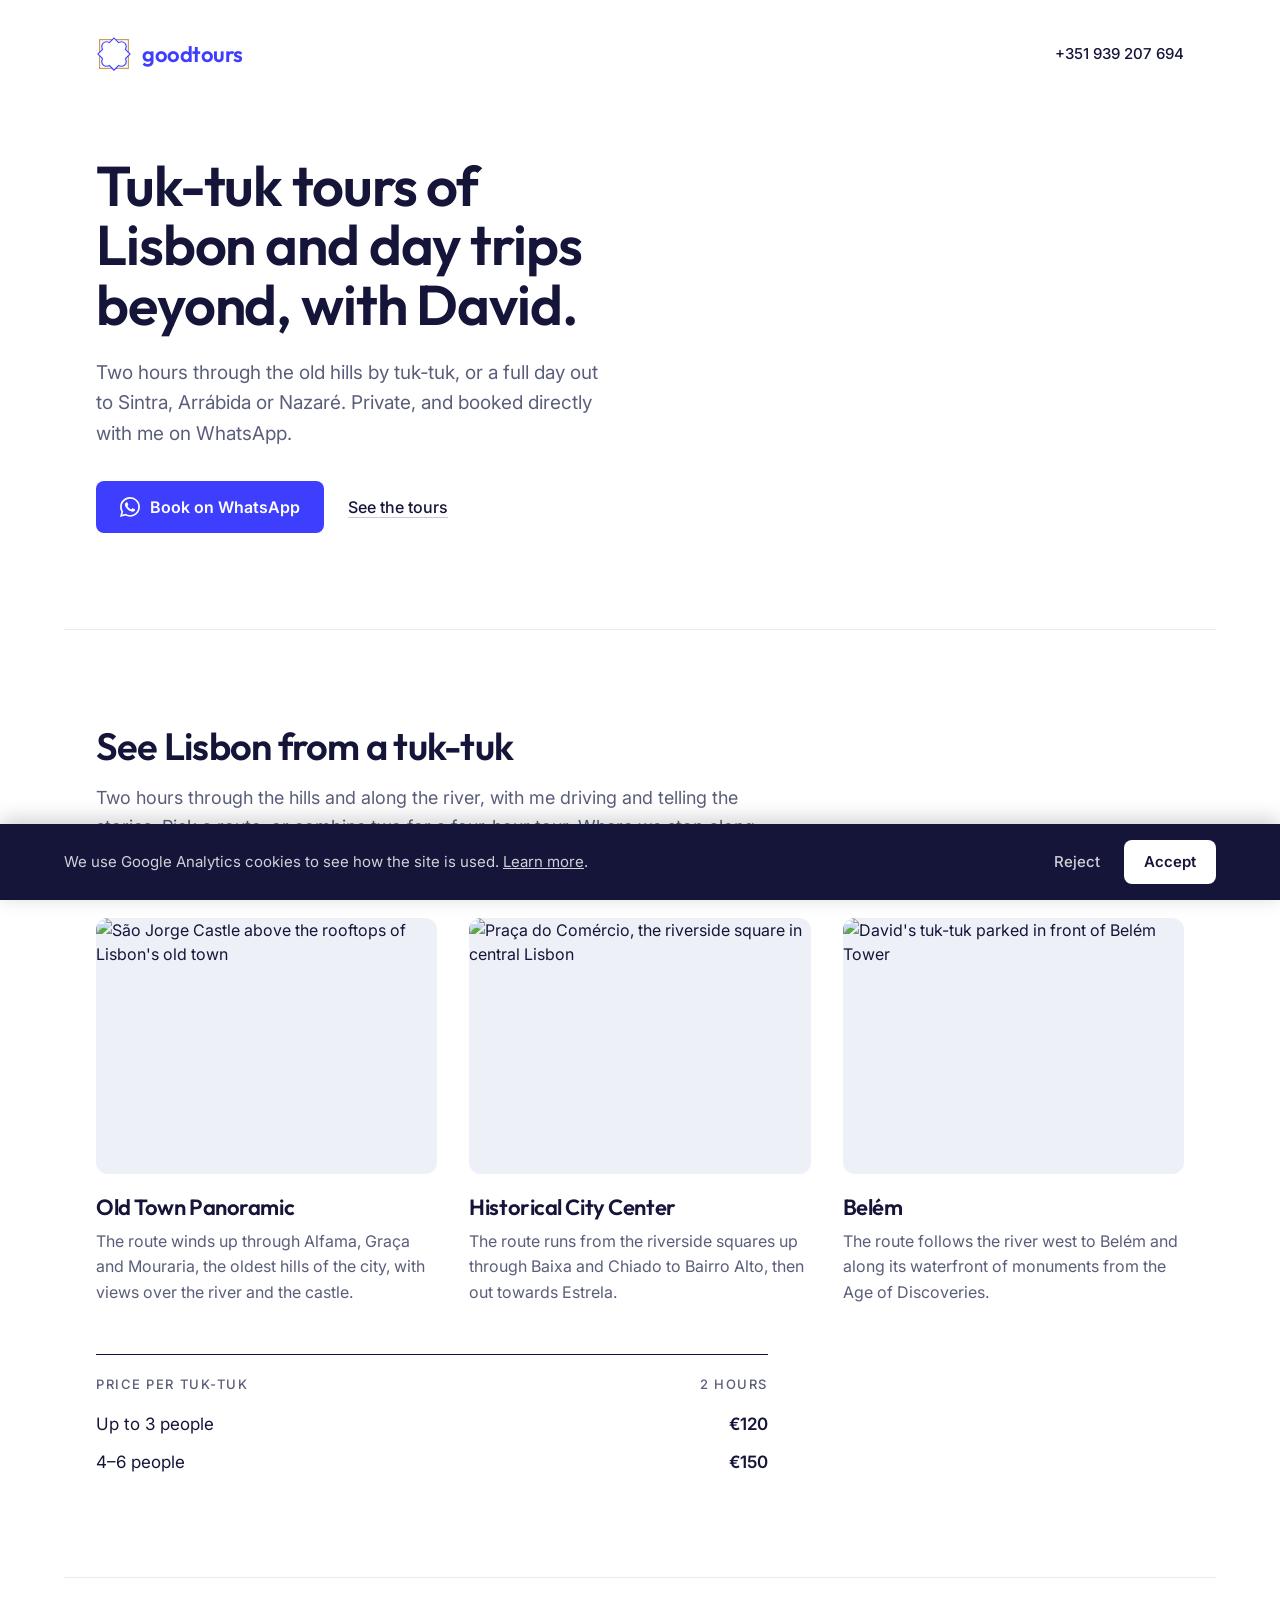
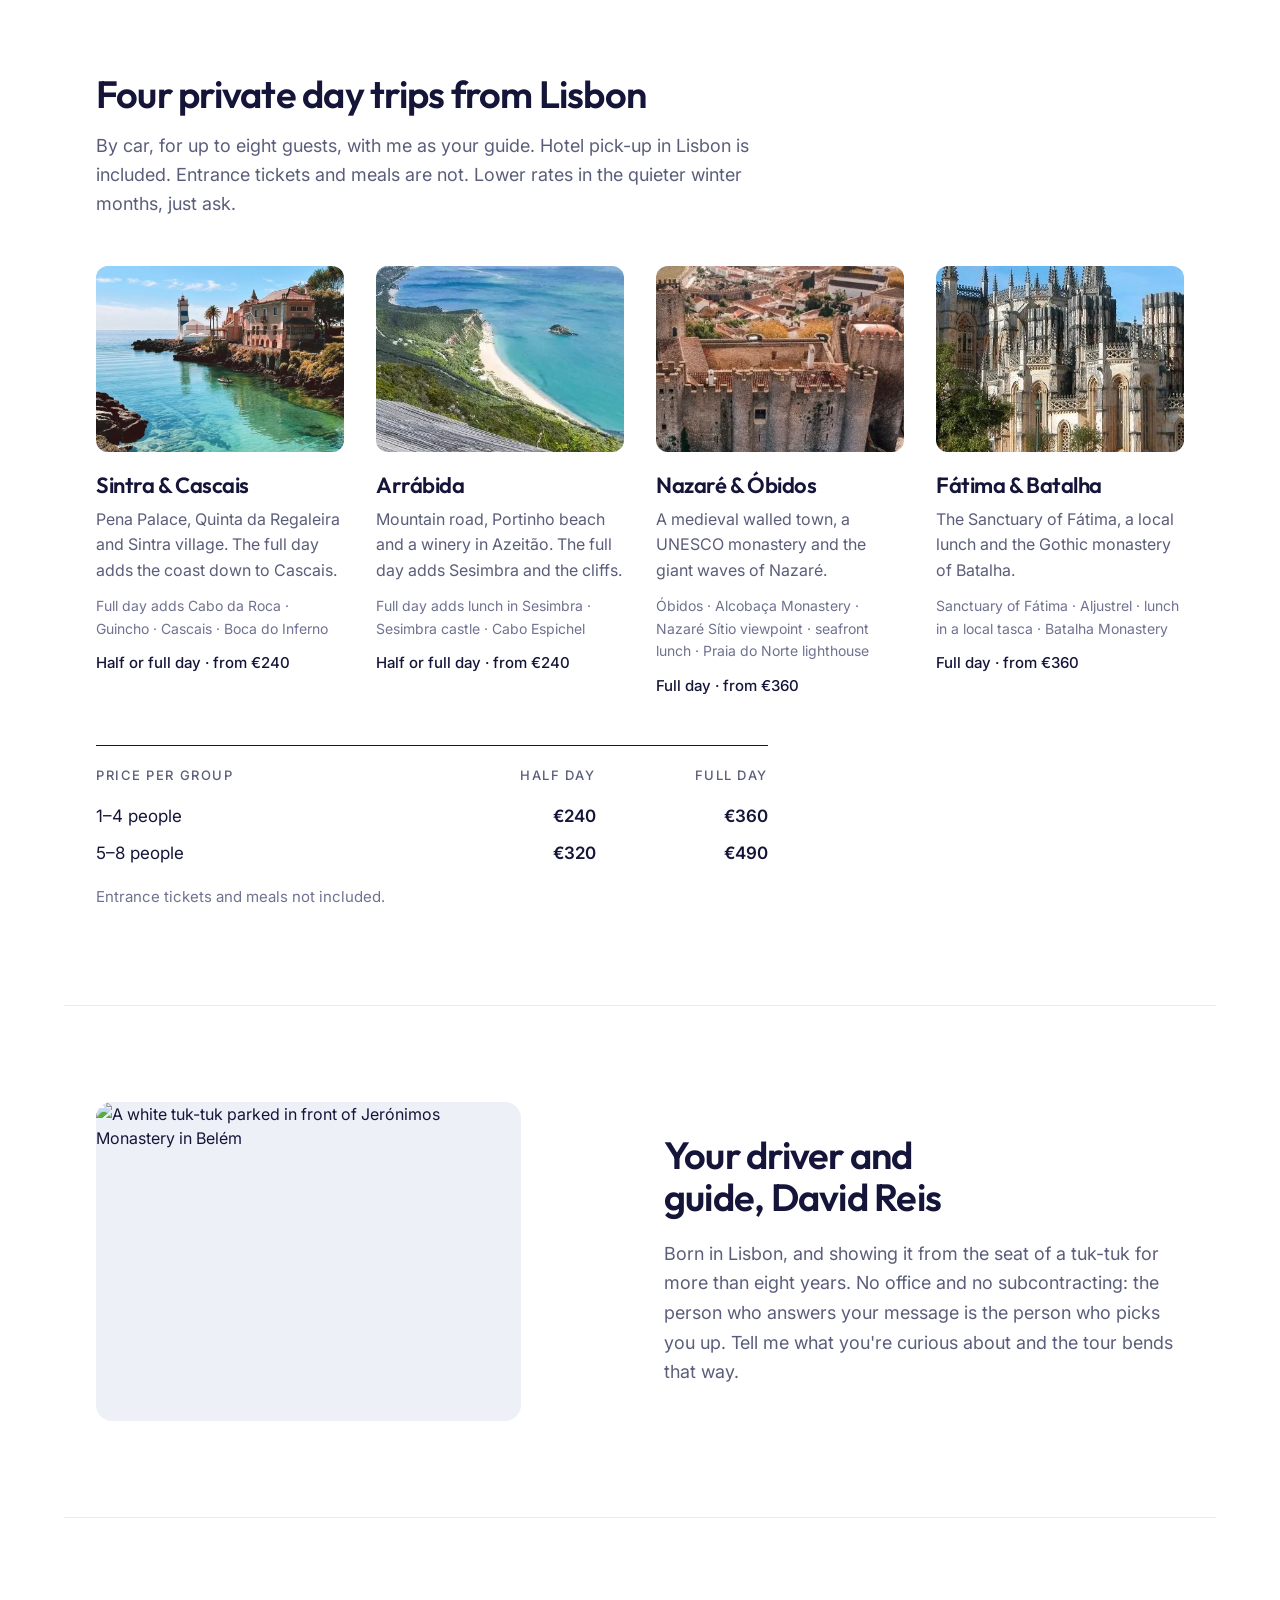
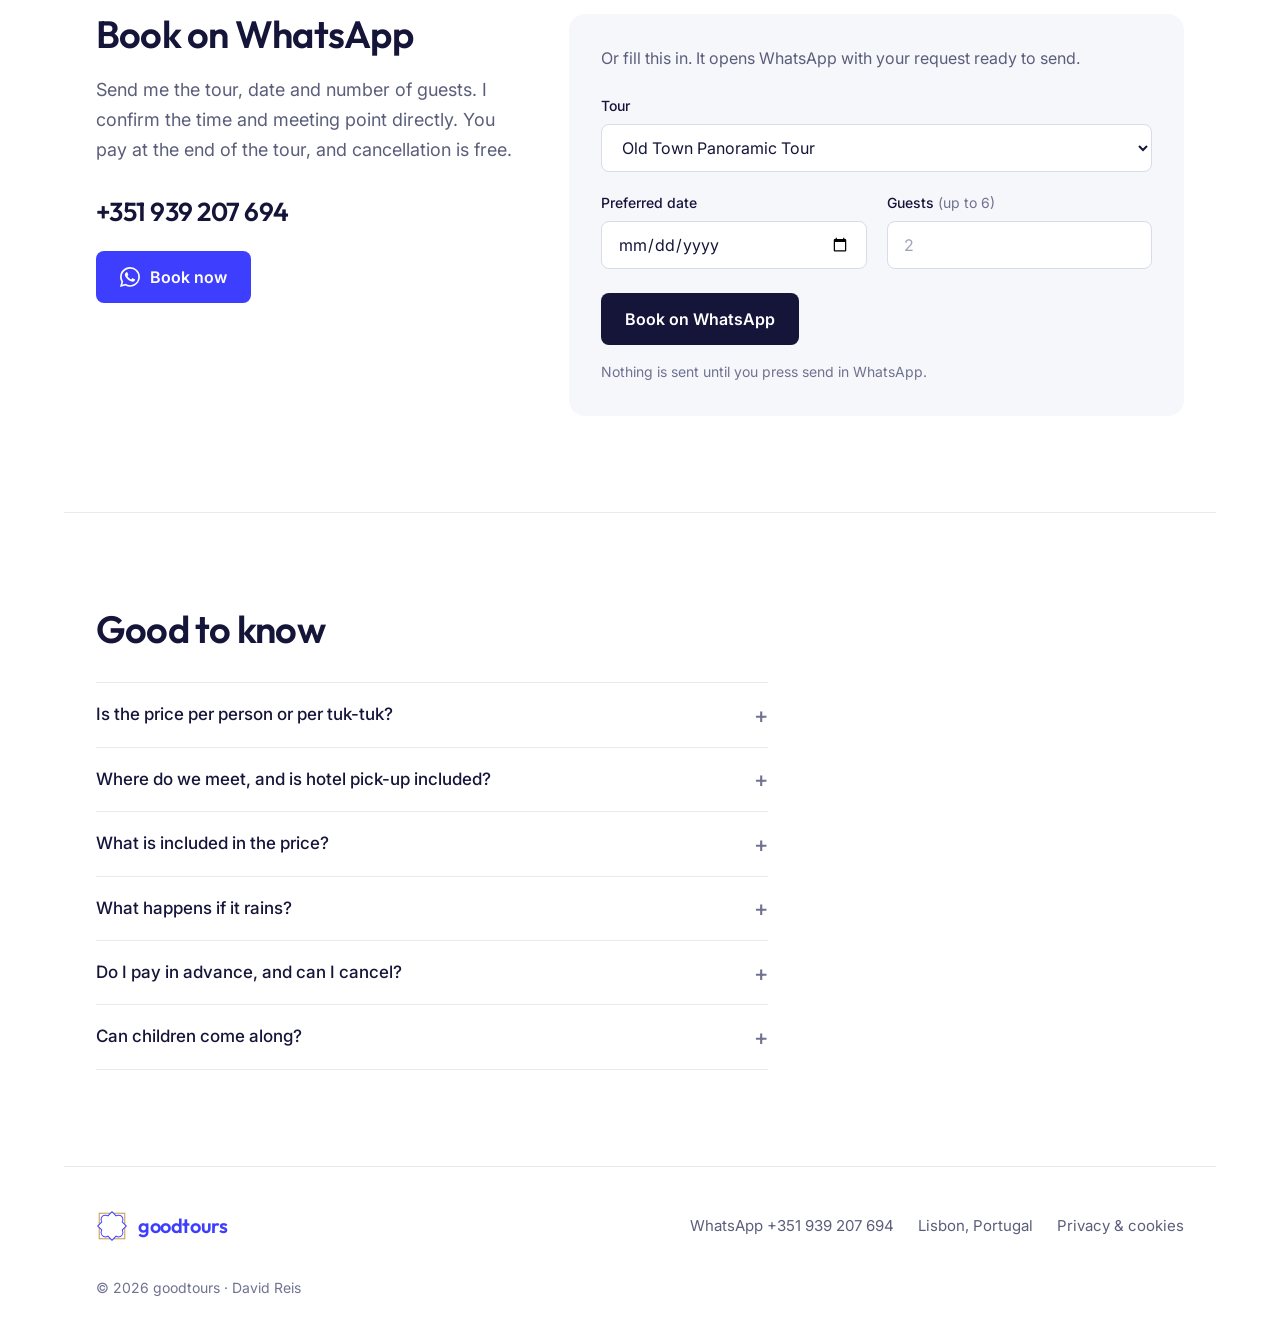
==== commit d0ee41b1: "Update contact number to +351 939 207 694 Co-Authored-By: Claude Opus 5.5 <noreply@anthropic.com>" ====
--- a/index.html
+++ b/index.html
@@ -48,7 +48,7 @@
   "name": "goodtours",
   "description": "Private tuk-tuk tours of Lisbon and private day trips from Lisbon, driven and guided by David Reis.",
   "url": "https://davidtours.pt/",
-  "telephone": "+351937586952",
+  "telephone": "+351939207694",
   "founder": {"@type": "Person", "name": "David Reis"},
   "priceRange": "€€",
   "areaServed": [
@@ -288,7 +288,7 @@
     <img src="images/logo-mark.svg" width="64" height="64" alt="" class="w-9 h-9 shrink-0" decoding="async">
     <span class="wordmark font-display text-[22px] leading-none text-[#3E3EFF]">goodtours</span>
   </a>
-  <a href="https://wa.me/351937586952" target="_blank" rel="noopener noreferrer" data-ga="whatsapp_click" data-ga-label="header" class="hidden sm:inline-flex items-center min-h-11 text-[15px] font-medium text-[#15153A] hover:text-[#3E3EFF] transition-colors">+351 937 586 952</a>
+  <a href="https://wa.me/351939207694" target="_blank" rel="noopener noreferrer" data-ga="whatsapp_click" data-ga-label="header" class="hidden sm:inline-flex items-center min-h-11 text-[15px] font-medium text-[#15153A] hover:text-[#3E3EFF] transition-colors">+351 939 207 694</a>
 </header>
 
 <main id="main">
@@ -298,7 +298,7 @@
     <h1 class="text-[38px] leading-[1.06] sm:text-[48px] lg:text-[56px] text-[#15153A]">Tuk-tuk tours of Lisbon and day trips beyond, with David.</h1>
     <p class="mt-6 text-[18px] sm:text-[19px] leading-[1.6] text-[#5B5E7A] max-w-lg">Two hours through the old hills by tuk&#8209;tuk, or a full day out to Sintra, Arrábida or Nazaré. Private, and booked directly with me on WhatsApp.</p>
     <div class="mt-8 flex flex-col sm:flex-row sm:items-center gap-4 sm:gap-6">
-      <a href="https://wa.me/351937586952?text=Hi%20David%2C%20I%27d%20like%20to%20book%20a%20tour." target="_blank" rel="noopener noreferrer" data-ga="whatsapp_click" data-ga-label="hero" class="btn inline-flex items-center justify-center gap-2.5 bg-[#3E3EFF] hover:bg-[#2F2FE0] text-white rounded-lg px-6 min-h-[52px] text-[16px] font-semibold focus-visible:outline-2 focus-visible:outline-offset-2 focus-visible:outline-[#3E3EFF]"><svg aria-hidden="true" class="shrink-0" width="20" height="20" fill="currentColor"><use href="#ico-wa"/></svg>Book on WhatsApp</a>
+      <a href="https://wa.me/351939207694?text=Hi%20David%2C%20I%27d%20like%20to%20book%20a%20tour." target="_blank" rel="noopener noreferrer" data-ga="whatsapp_click" data-ga-label="hero" class="btn inline-flex items-center justify-center gap-2.5 bg-[#3E3EFF] hover:bg-[#2F2FE0] text-white rounded-lg px-6 min-h-[52px] text-[16px] font-semibold focus-visible:outline-2 focus-visible:outline-offset-2 focus-visible:outline-[#3E3EFF]"><svg aria-hidden="true" class="shrink-0" width="20" height="20" fill="currentColor"><use href="#ico-wa"/></svg>Book on WhatsApp</a>
       <a href="#tours" data-ga="cta_click" data-ga-label="hero_view_tours" class="inline-flex items-center justify-center sm:justify-start min-h-11 text-[16px] font-medium text-[#15153A] underline underline-offset-4 decoration-[#C6CAE0] hover:decoration-[#15153A] transition-colors">See the tours</a>
     </div>
   </div>
@@ -464,9 +464,9 @@
   <div class="lg:col-span-5">
     <h2 class="text-[32px] sm:text-[38px] leading-[1.1]">Book on WhatsApp</h2>
     <p class="mt-5 text-[17px] sm:text-[18px] leading-[1.65] text-[#5B5E7A]">Send me the tour, date and number of guests. I confirm the time and meeting point directly. You pay at the end of the tour, and cancellation is free.</p>
-    <a href="https://wa.me/351937586952" target="_blank" rel="noopener noreferrer" data-ga="whatsapp_click" data-ga-label="contact_panel_number" class="inline-block mt-7 font-display text-[26px] text-[#15153A] hover:text-[#3E3EFF] transition-colors">+351 937 586 952</a>
+    <a href="https://wa.me/351939207694" target="_blank" rel="noopener noreferrer" data-ga="whatsapp_click" data-ga-label="contact_panel_number" class="inline-block mt-7 font-display text-[26px] text-[#15153A] hover:text-[#3E3EFF] transition-colors">+351 939 207 694</a>
     <div class="mt-5">
-      <a href="https://wa.me/351937586952?text=Hi%20David%2C%20I%27d%20like%20to%20book%20a%20tour." target="_blank" rel="noopener noreferrer" data-ga="whatsapp_click" data-ga-label="contact_panel" class="btn inline-flex items-center justify-center gap-2.5 bg-[#3E3EFF] hover:bg-[#2F2FE0] text-white rounded-lg px-6 min-h-[52px] text-[16px] font-semibold focus-visible:outline-2 focus-visible:outline-offset-2 focus-visible:outline-[#3E3EFF]"><svg aria-hidden="true" class="shrink-0" width="20" height="20" fill="currentColor"><use href="#ico-wa"/></svg>Book now</a>
+      <a href="https://wa.me/351939207694?text=Hi%20David%2C%20I%27d%20like%20to%20book%20a%20tour." target="_blank" rel="noopener noreferrer" data-ga="whatsapp_click" data-ga-label="contact_panel" class="btn inline-flex items-center justify-center gap-2.5 bg-[#3E3EFF] hover:bg-[#2F2FE0] text-white rounded-lg px-6 min-h-[52px] text-[16px] font-semibold focus-visible:outline-2 focus-visible:outline-offset-2 focus-visible:outline-[#3E3EFF]"><svg aria-hidden="true" class="shrink-0" width="20" height="20" fill="currentColor"><use href="#ico-wa"/></svg>Book now</a>
     </div>
   </div>
 
@@ -545,7 +545,7 @@
       <span class="wordmark font-display text-[20px] leading-none text-[#3E3EFF]">goodtours</span>
     </p>
     <ul class="flex flex-wrap items-center gap-x-6 gap-y-2 text-[15px] text-[#5B5E7A]">
-      <li><a href="https://wa.me/351937586952" target="_blank" rel="noopener noreferrer" data-ga="whatsapp_click" data-ga-label="footer_text" class="inline-block py-2 hover:text-[#15153A] transition-colors">WhatsApp +351 937 586 952</a></li>
+      <li><a href="https://wa.me/351939207694" target="_blank" rel="noopener noreferrer" data-ga="whatsapp_click" data-ga-label="footer_text" class="inline-block py-2 hover:text-[#15153A] transition-colors">WhatsApp +351 939 207 694</a></li>
       <li class="py-2">Lisbon, Portugal</li>
       <li><a href="privacy.html" class="inline-block py-2 hover:text-[#15153A] transition-colors">Privacy &amp; cookies</a></li>
     </ul>
@@ -554,7 +554,7 @@
 </footer>
 
 <!-- FLOATING WHATSAPP -->
-<a id="wa-float" href="https://wa.me/351937586952?text=Hi%20David%2C%20I%27d%20like%20to%20book%20a%20tour." target="_blank" rel="noopener noreferrer" data-ga="whatsapp_click" data-ga-label="floating_widget" aria-label="Book on WhatsApp" class="btn is-hidden fixed bottom-5 right-5 sm:right-8 z-40 inline-flex items-center justify-center gap-2.5 bg-[#25D366] hover:bg-[#1FC15B] text-white rounded-full w-[52px] h-[52px] sm:w-auto sm:h-auto sm:pl-3.5 sm:pr-5 sm:min-h-[52px] shadow-[0_8px_24px_-8px_rgba(0,0,0,0.35)] focus-visible:outline-2 focus-visible:outline-offset-2 focus-visible:outline-[#3E3EFF]">
+<a id="wa-float" href="https://wa.me/351939207694?text=Hi%20David%2C%20I%27d%20like%20to%20book%20a%20tour." target="_blank" rel="noopener noreferrer" data-ga="whatsapp_click" data-ga-label="floating_widget" aria-label="Book on WhatsApp" class="btn is-hidden fixed bottom-5 right-5 sm:right-8 z-40 inline-flex items-center justify-center gap-2.5 bg-[#25D366] hover:bg-[#1FC15B] text-white rounded-full w-[52px] h-[52px] sm:w-auto sm:h-auto sm:pl-3.5 sm:pr-5 sm:min-h-[52px] shadow-[0_8px_24px_-8px_rgba(0,0,0,0.35)] focus-visible:outline-2 focus-visible:outline-offset-2 focus-visible:outline-[#3E3EFF]">
   <svg aria-hidden="true" width="26" height="26" fill="currentColor"><use href="#ico-wa"/></svg>
   <span class="hidden sm:inline text-[15px] font-semibold">Book now</span>
 </a>
@@ -591,7 +591,7 @@
     if (date) text += `\nDate: ${date}`;
     if (guests) text += `\nGuests: ${guests}`;
     gtag('event', 'generate_lead', { method: 'reservation_form', tour_name: tour });
-    window.open(`https://wa.me/351937586952?text=${encodeURIComponent(text)}`, '_blank');
+    window.open(`https://wa.me/351939207694?text=${encodeURIComponent(text)}`, '_blank');
     return false;
   }
 
